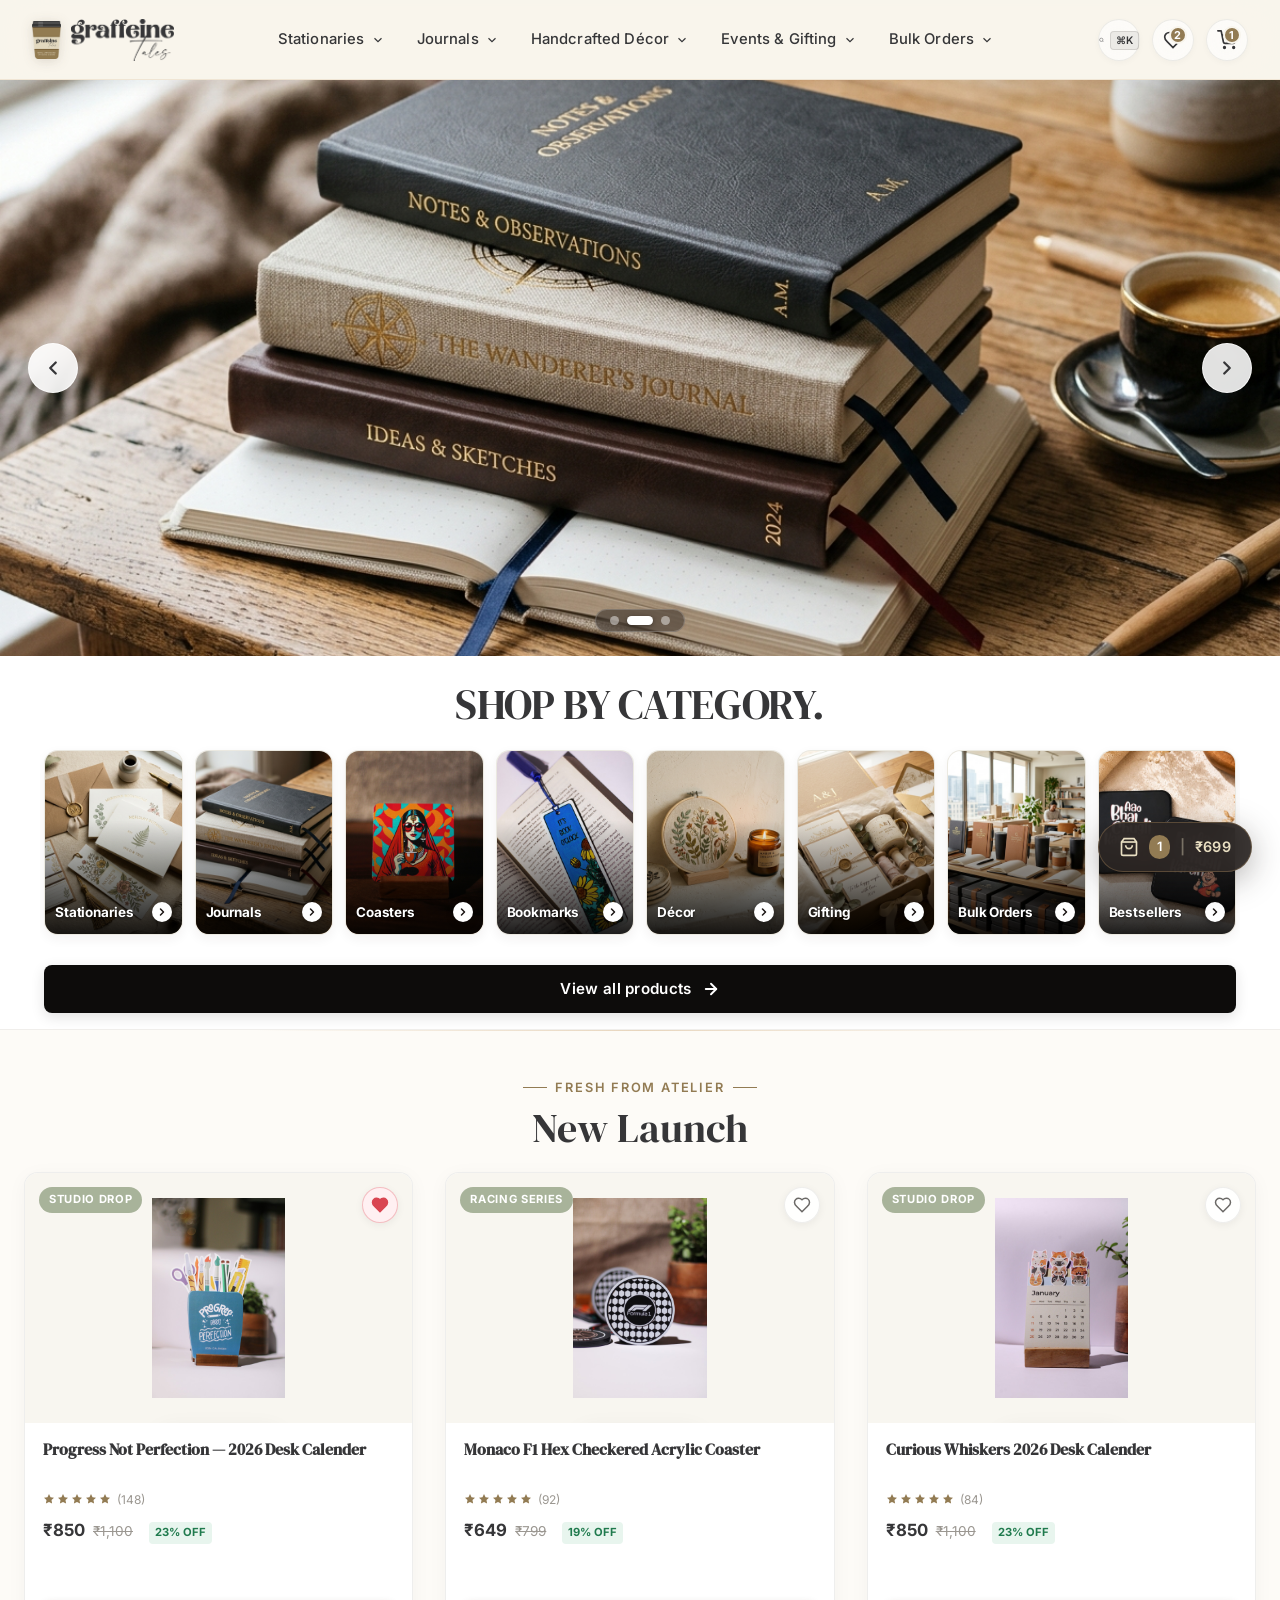
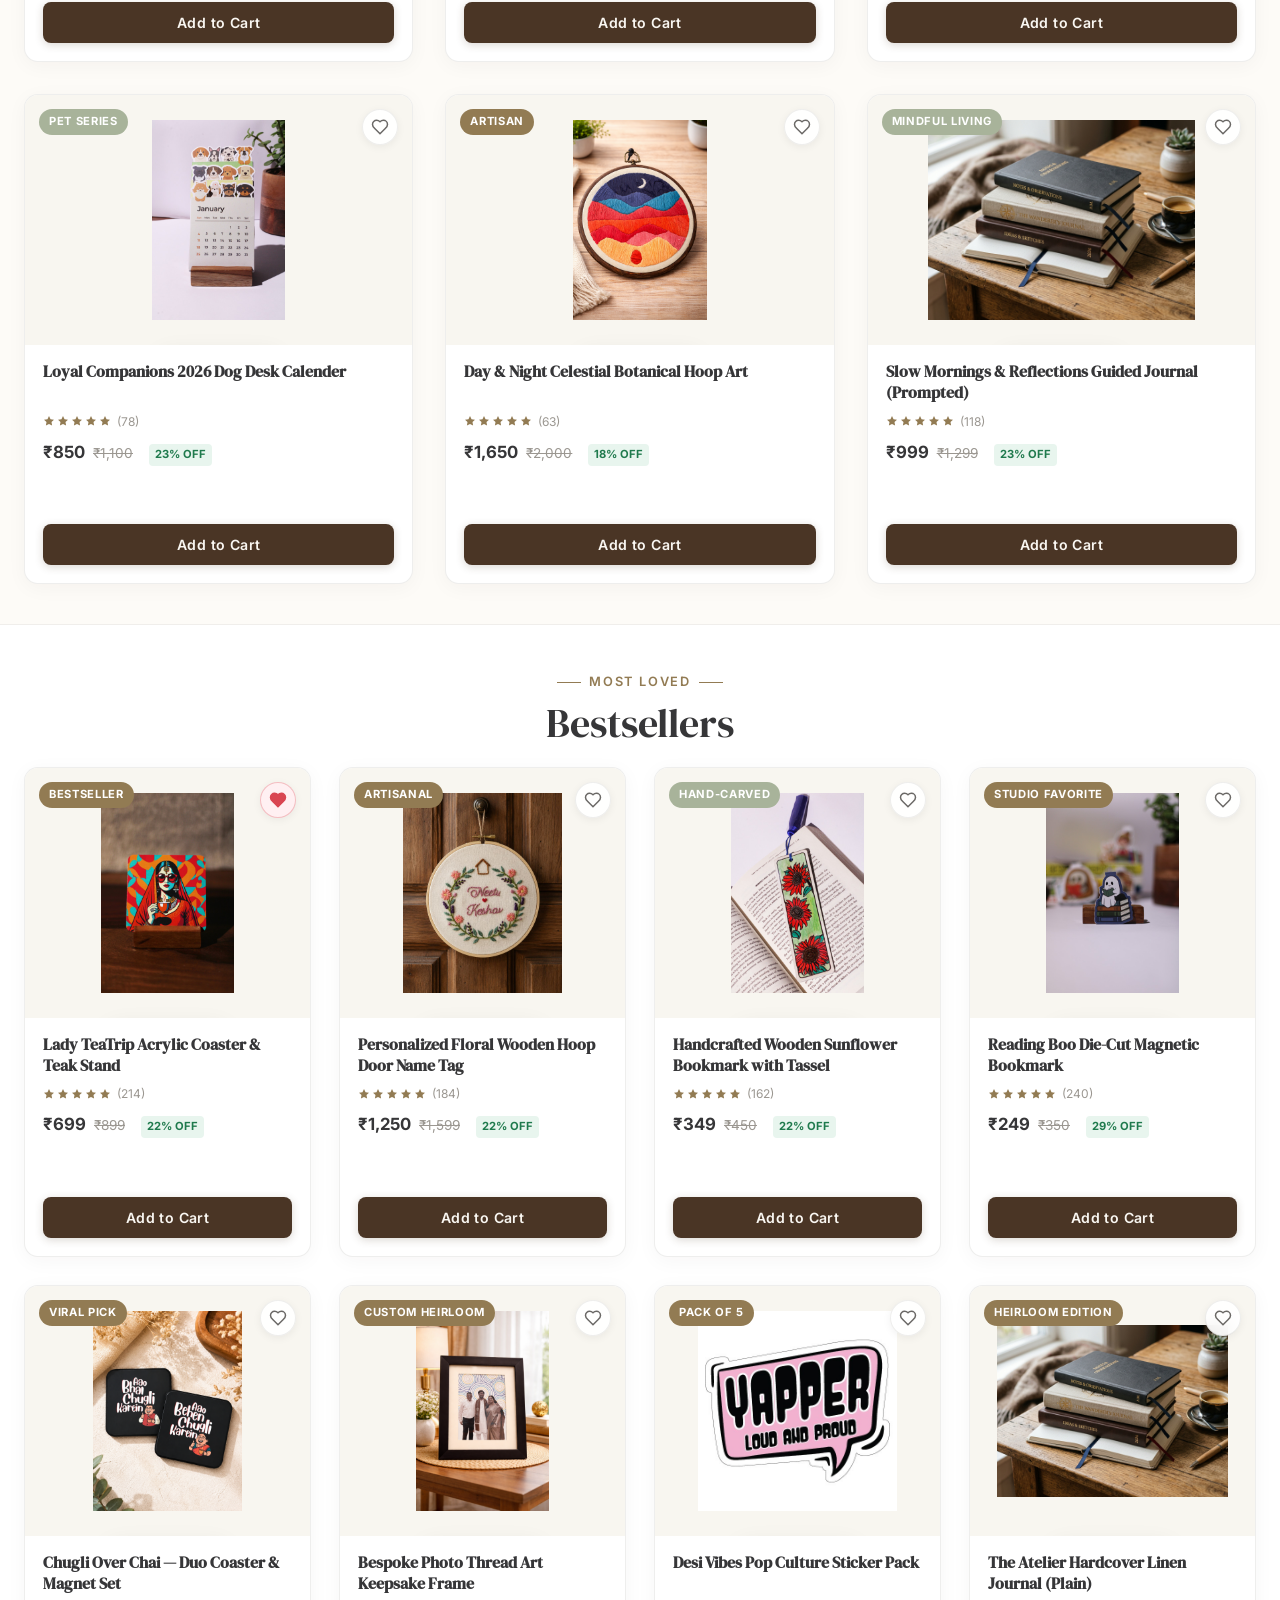
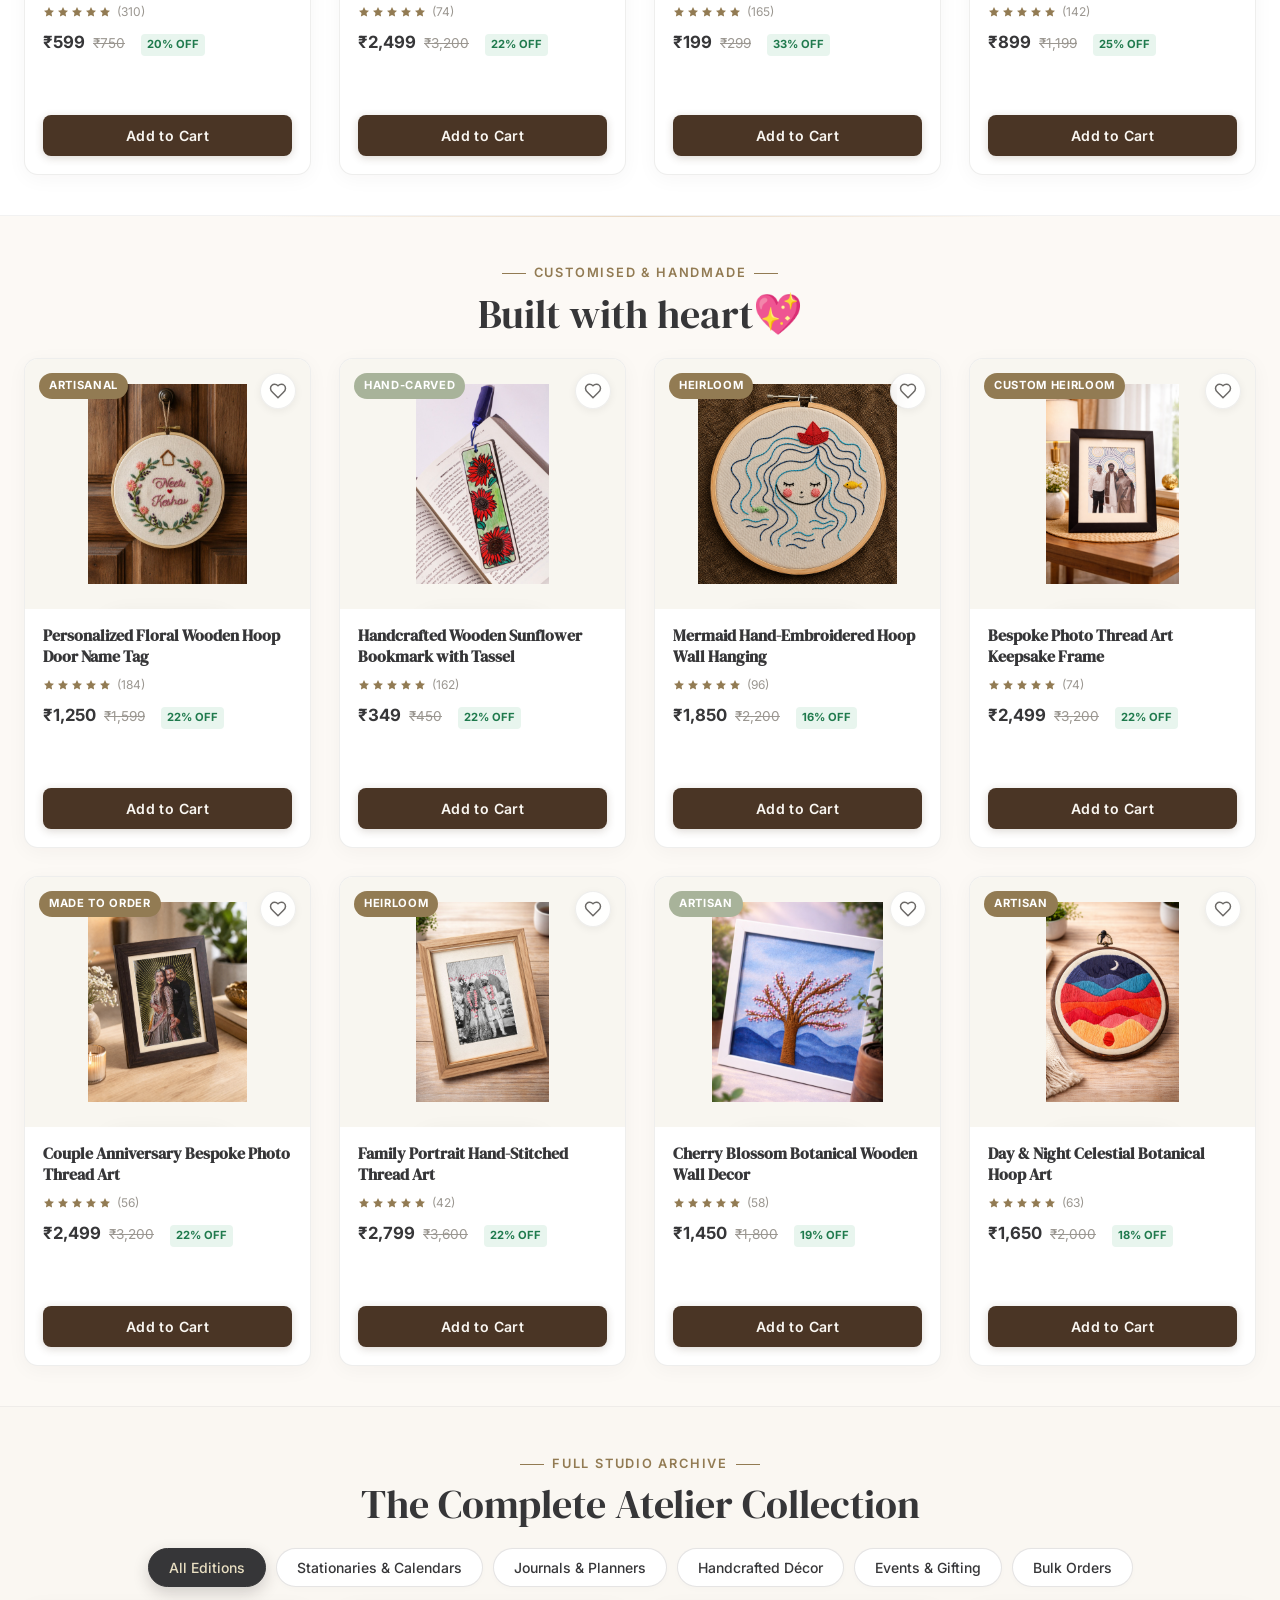
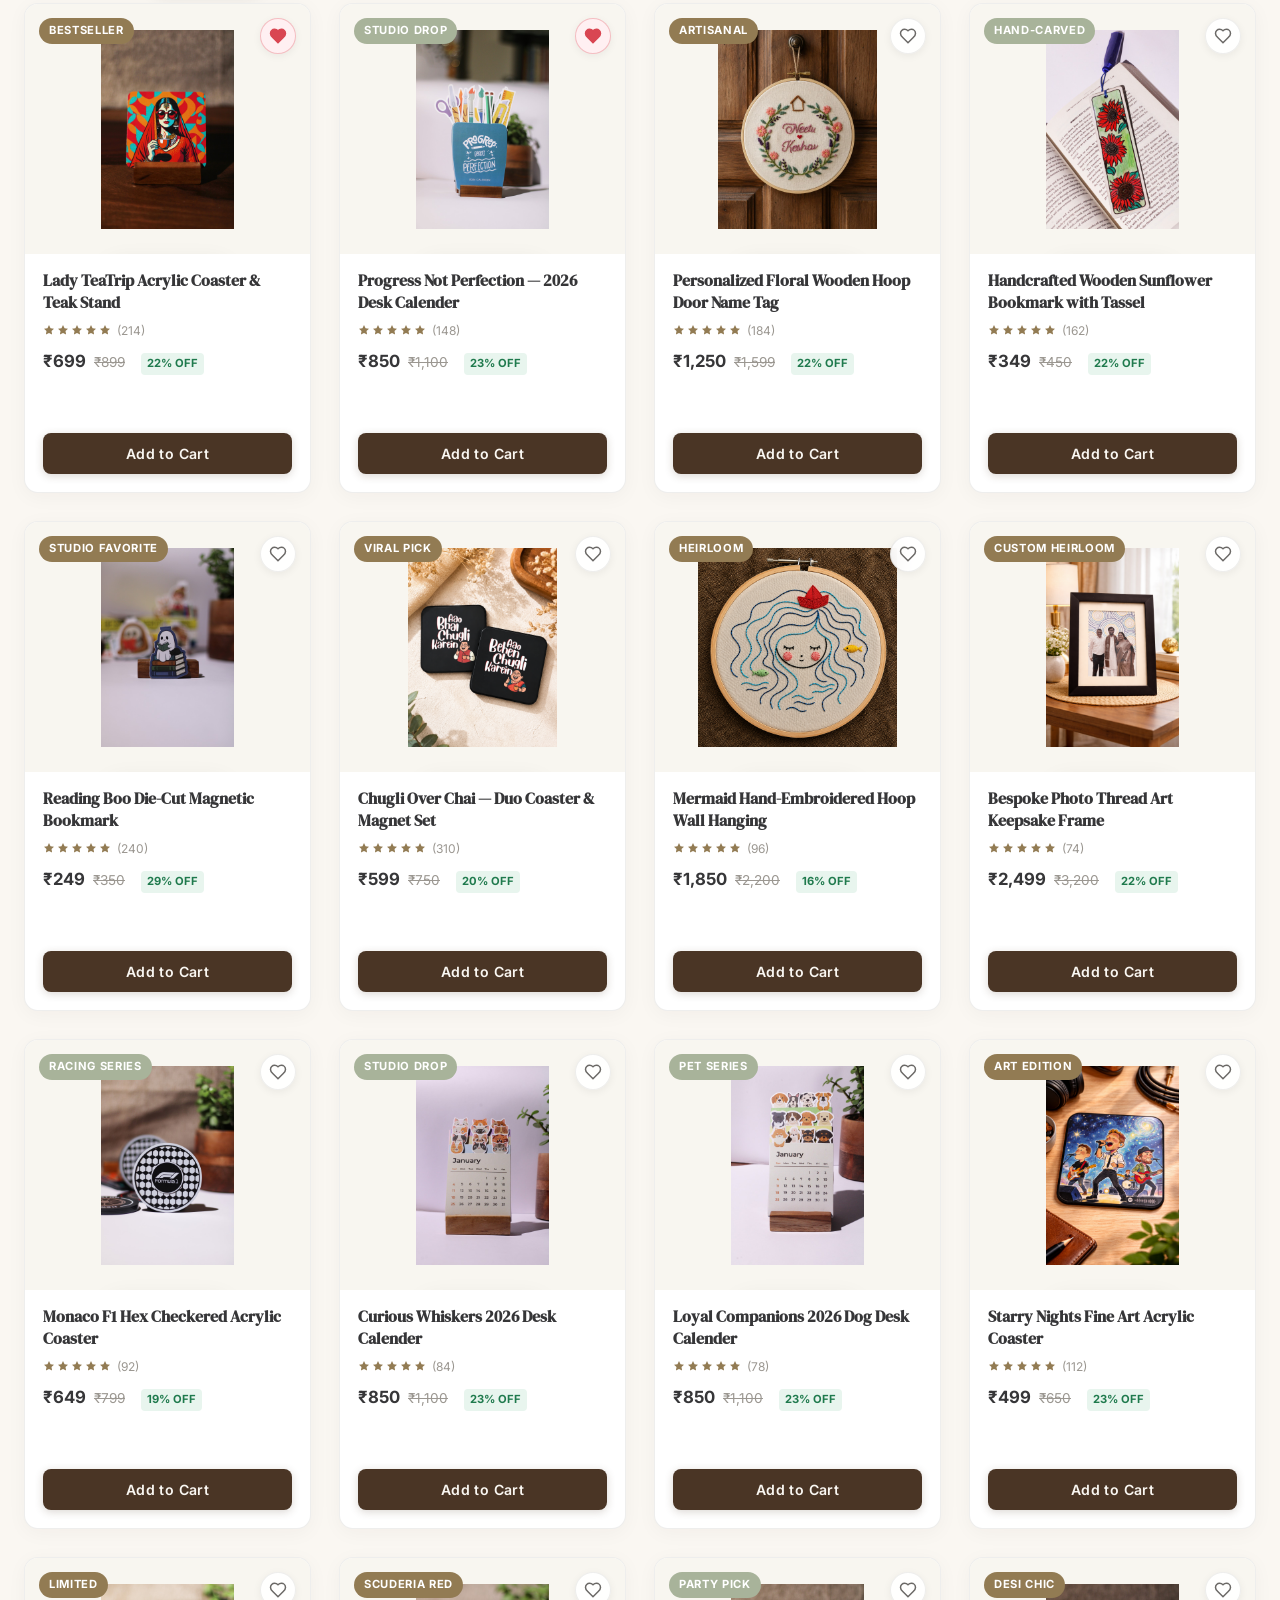
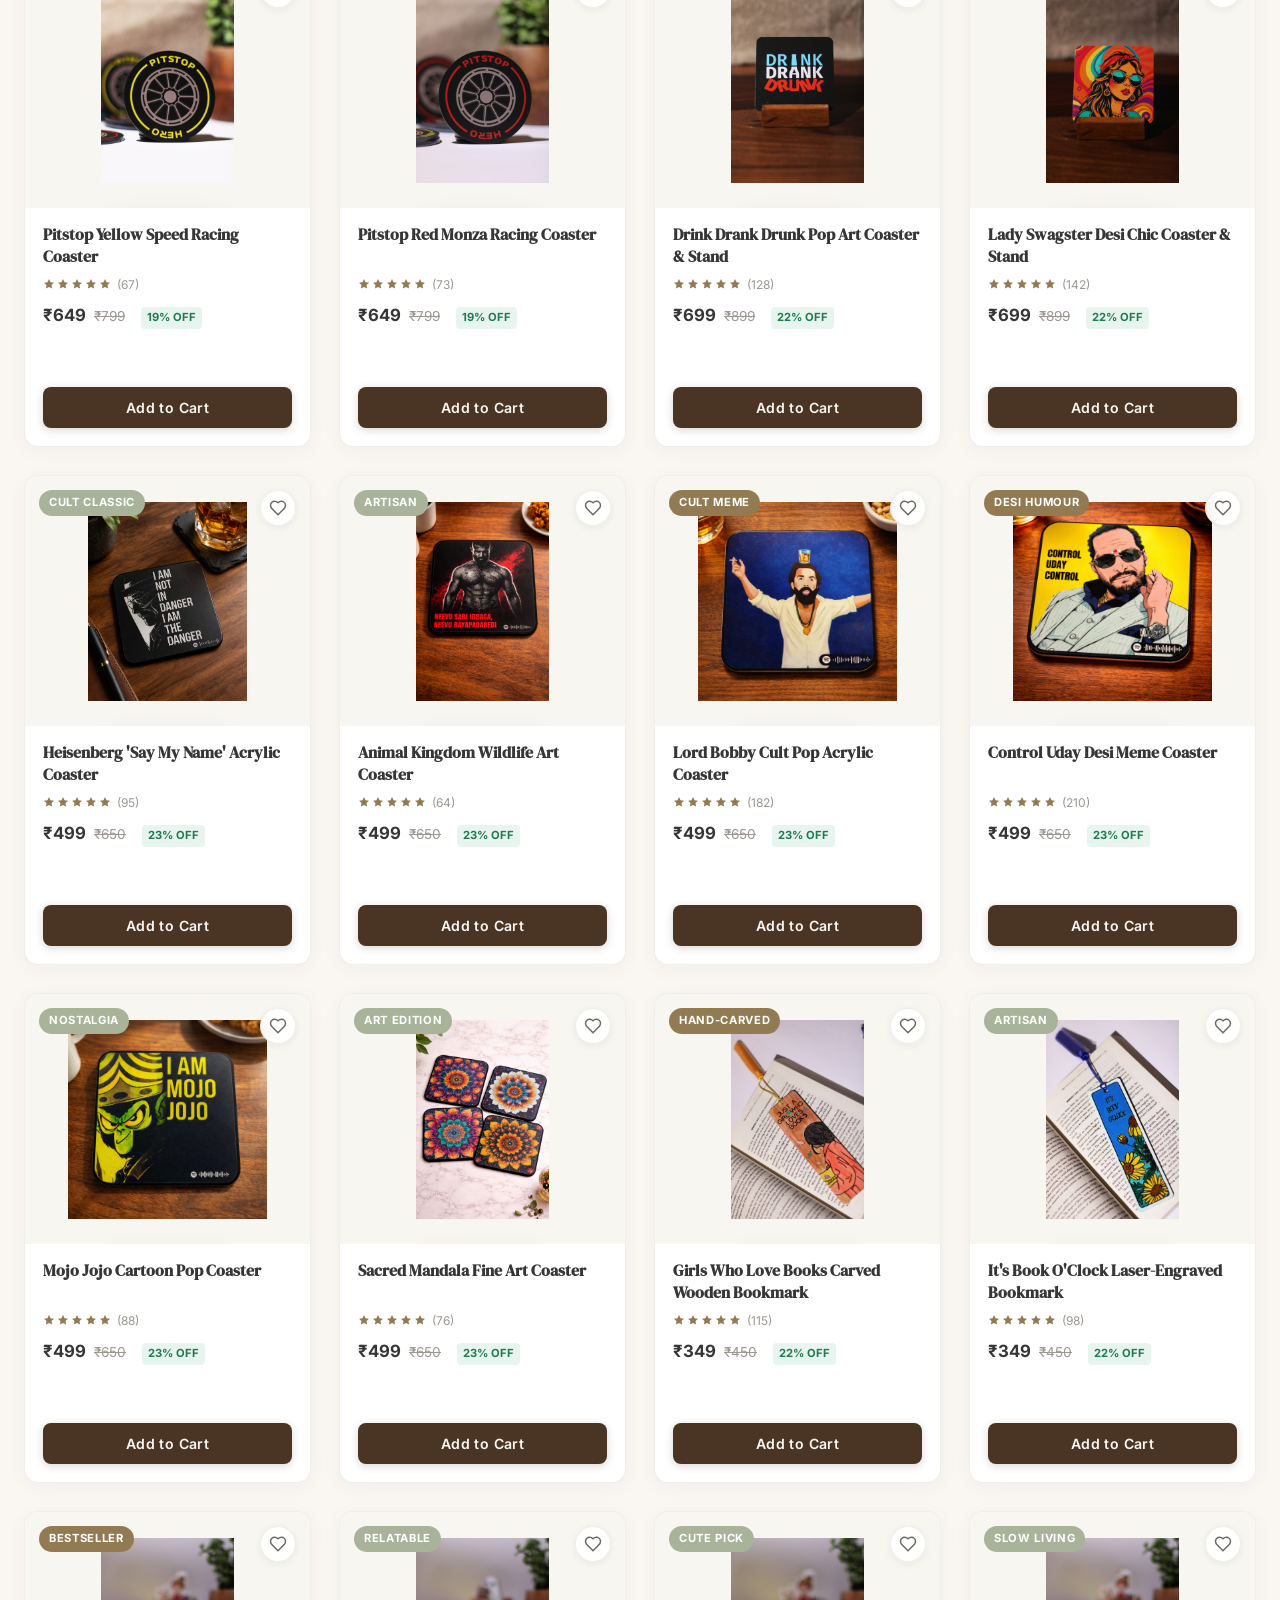
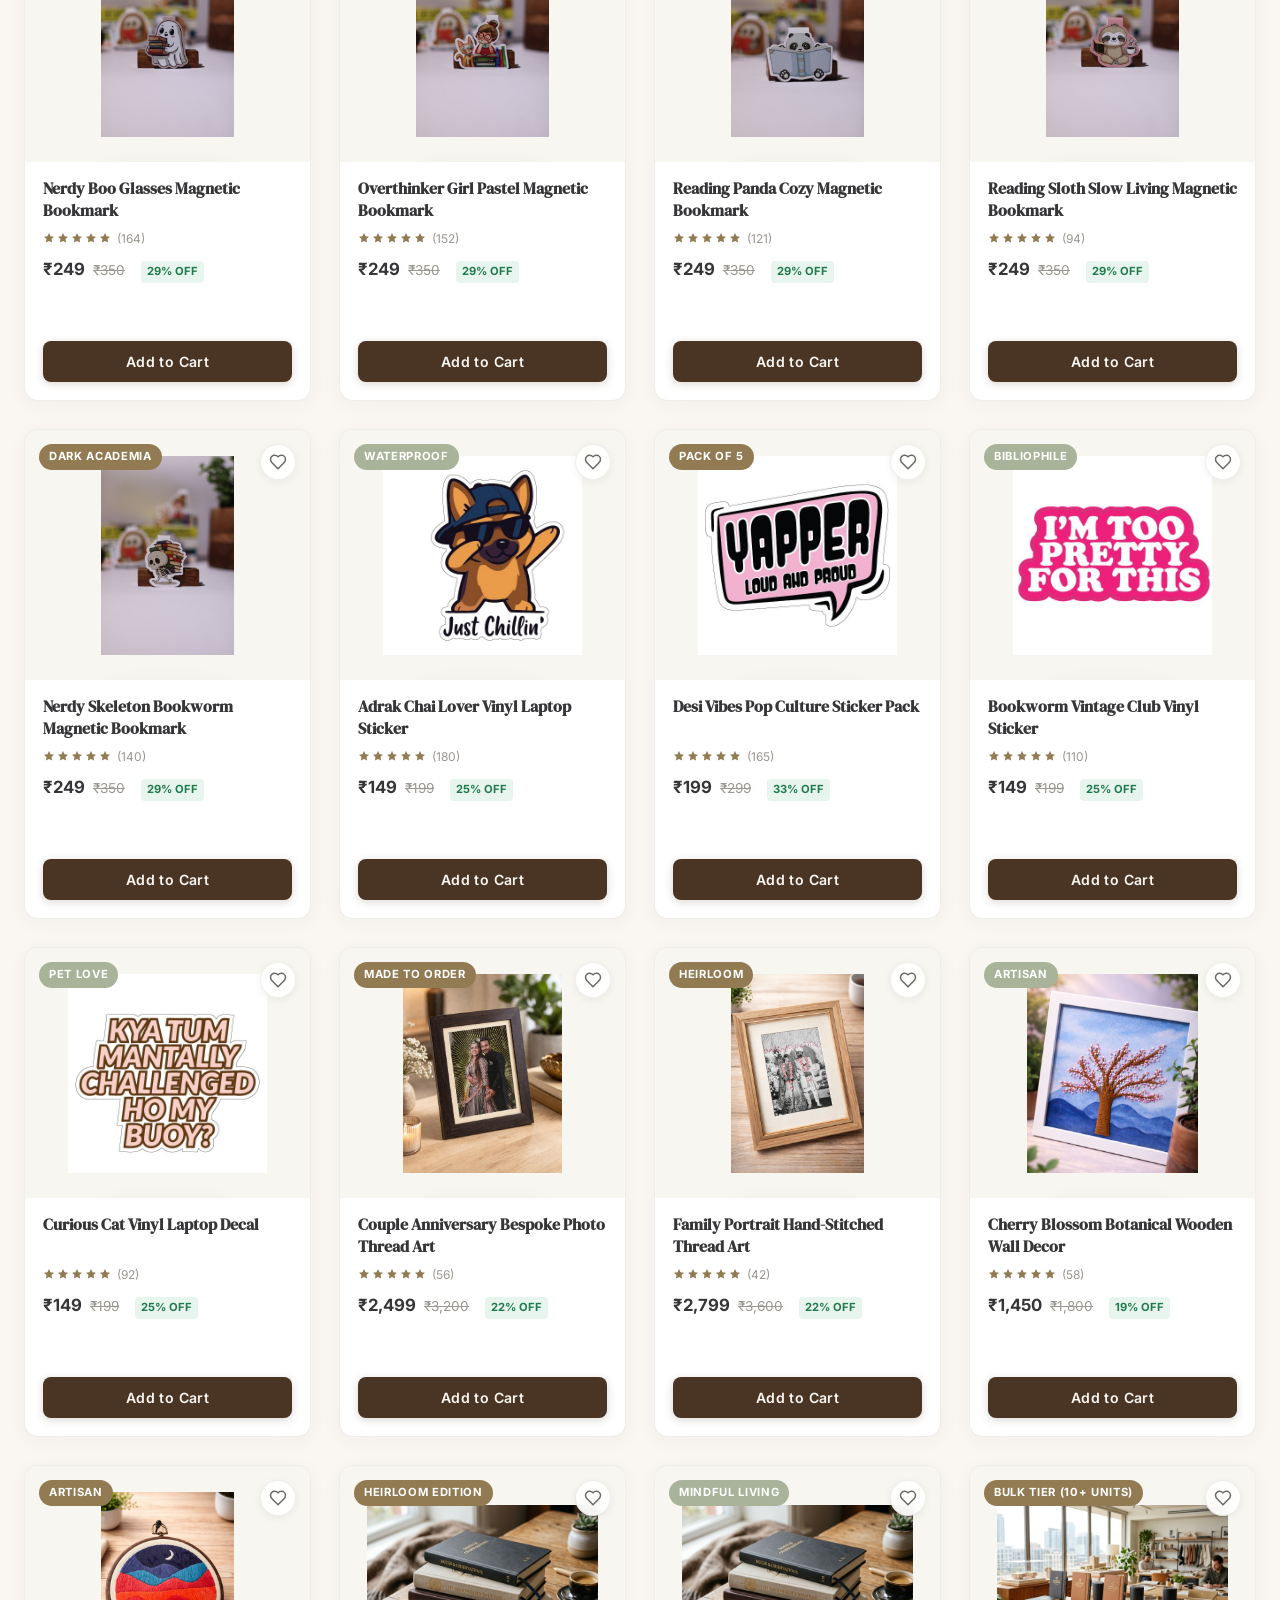
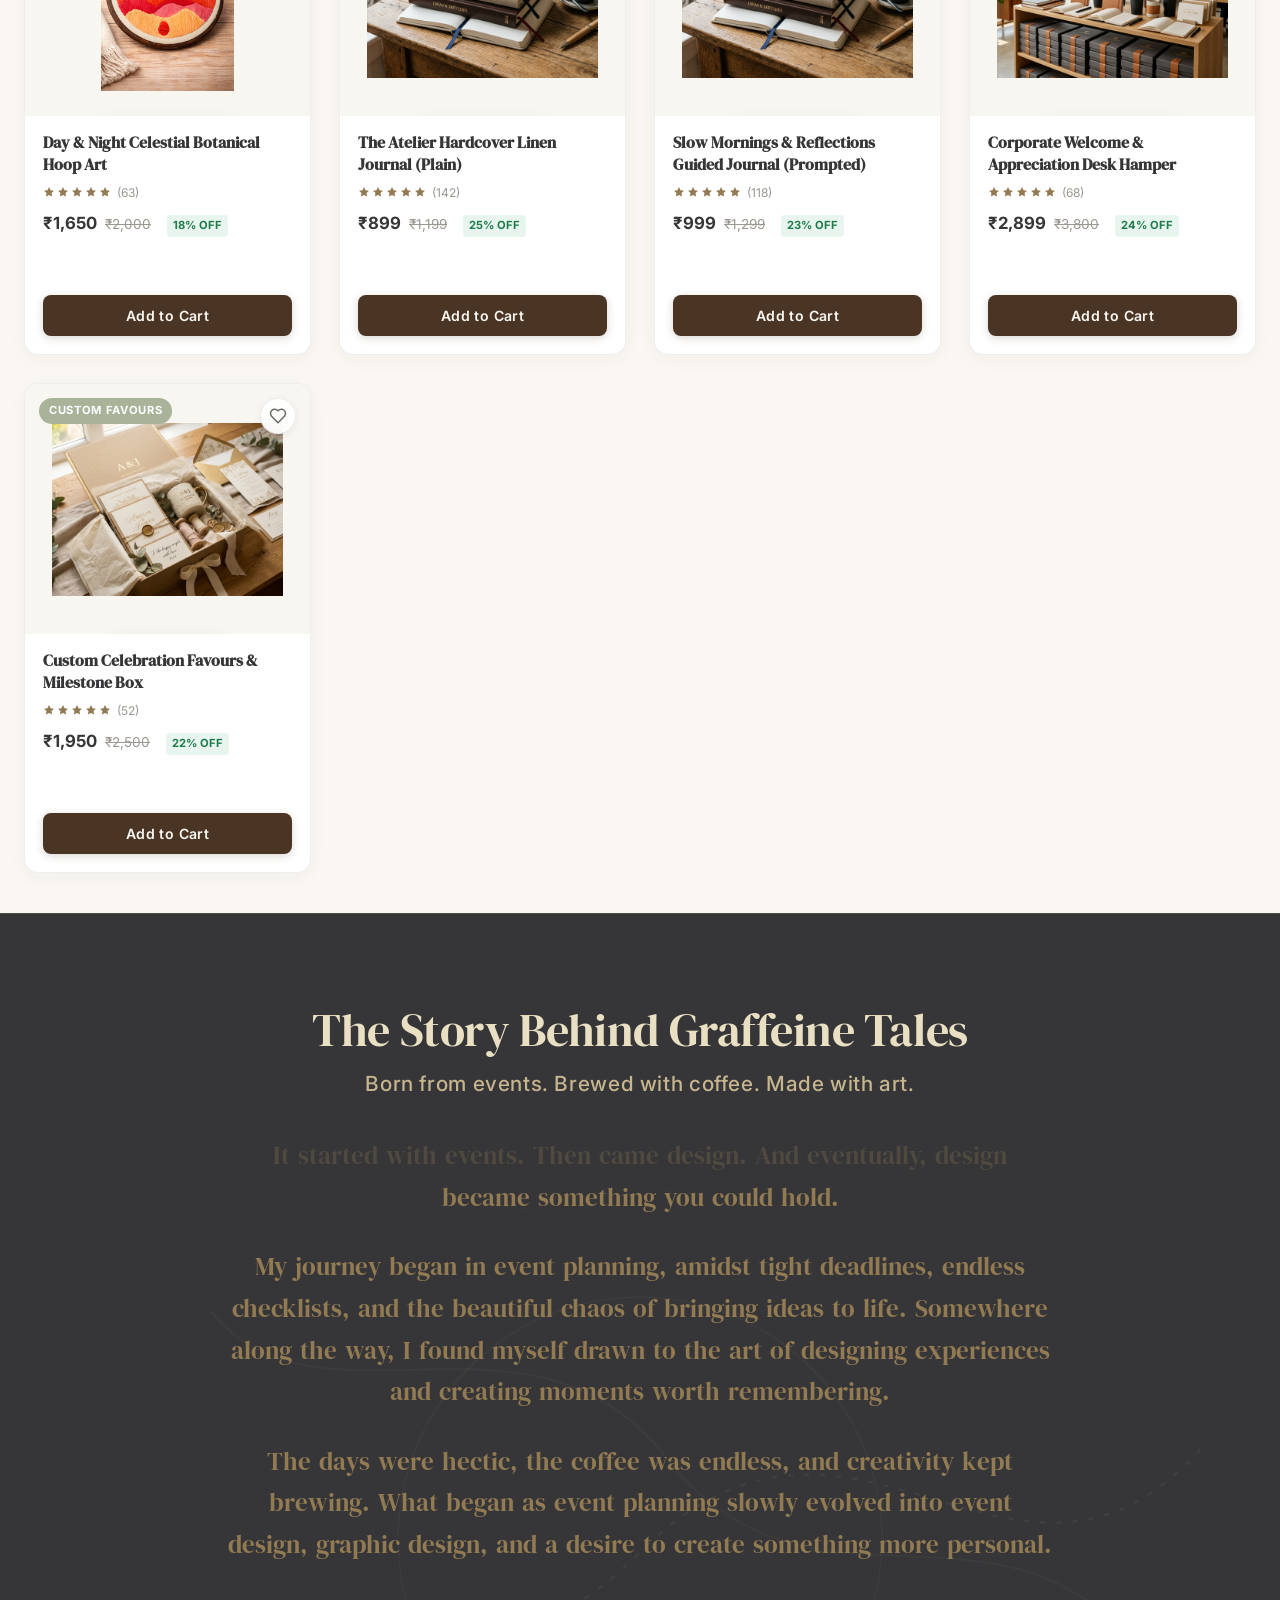
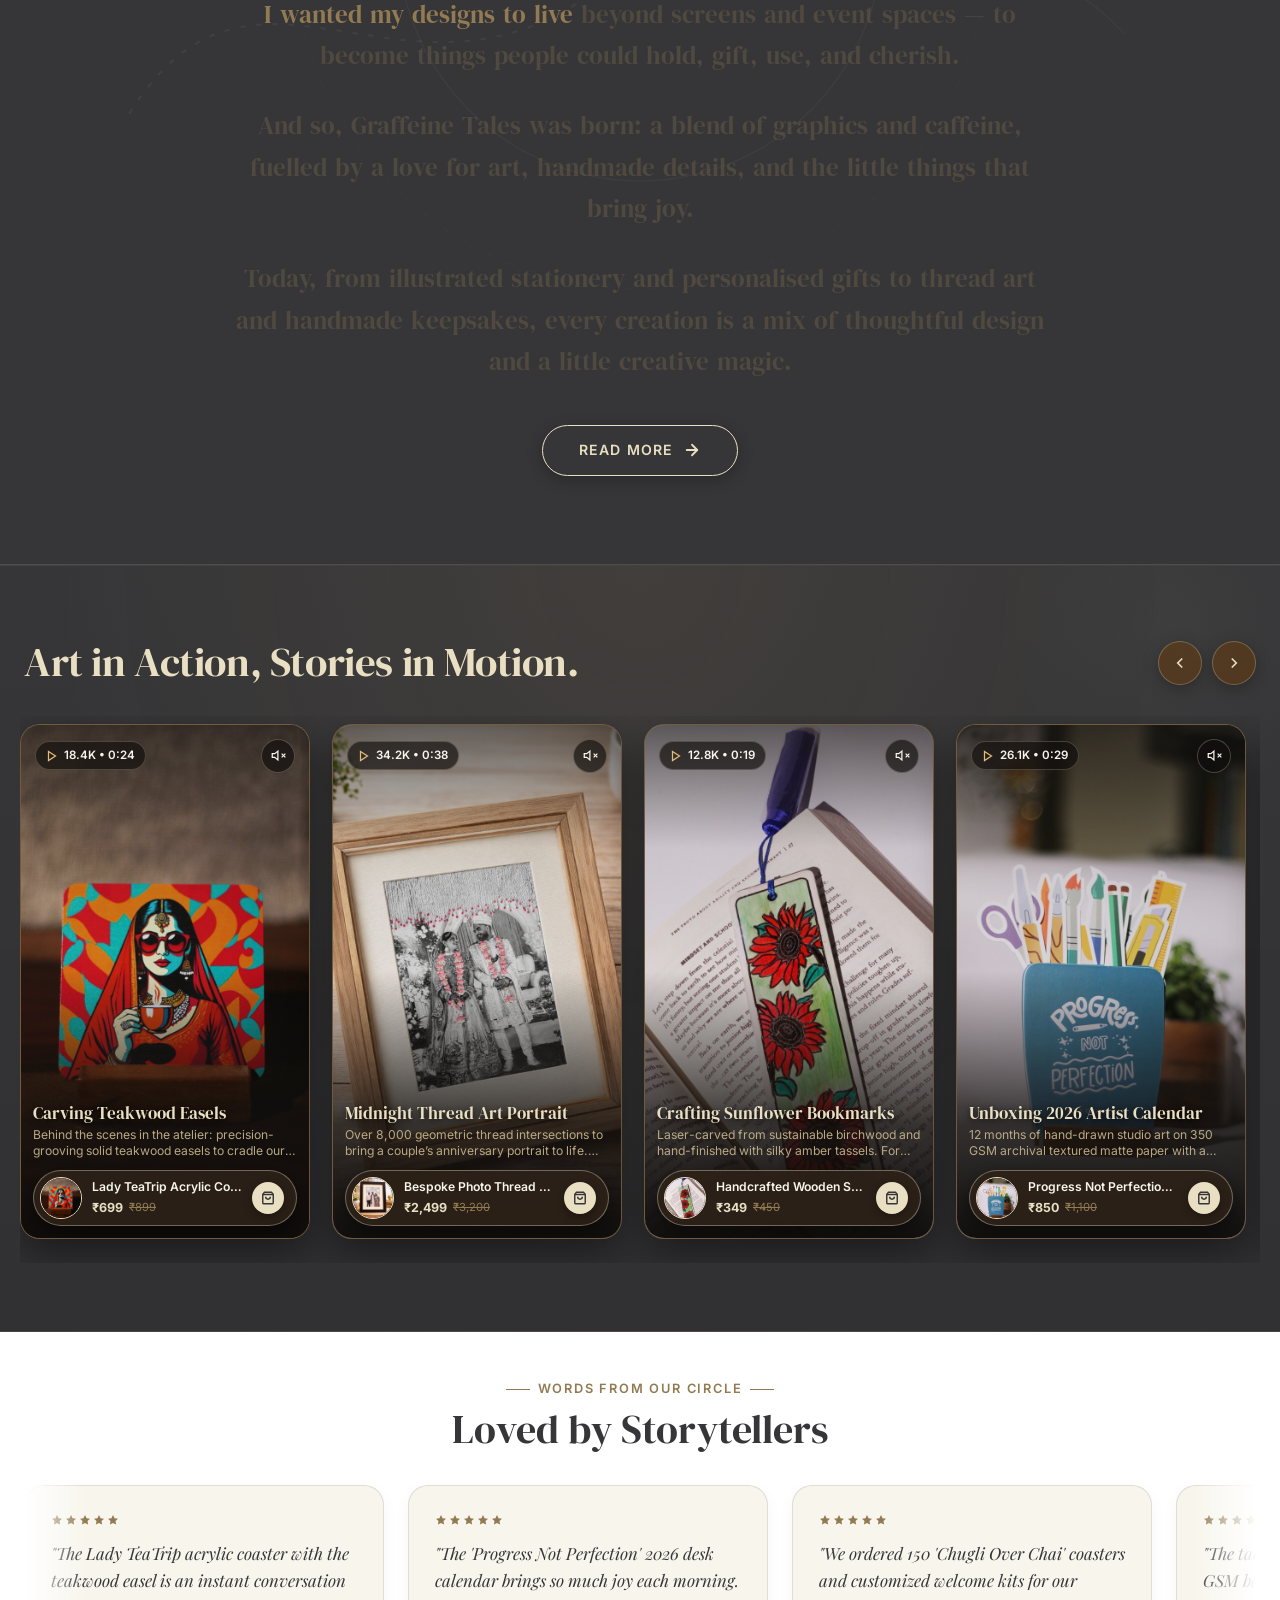
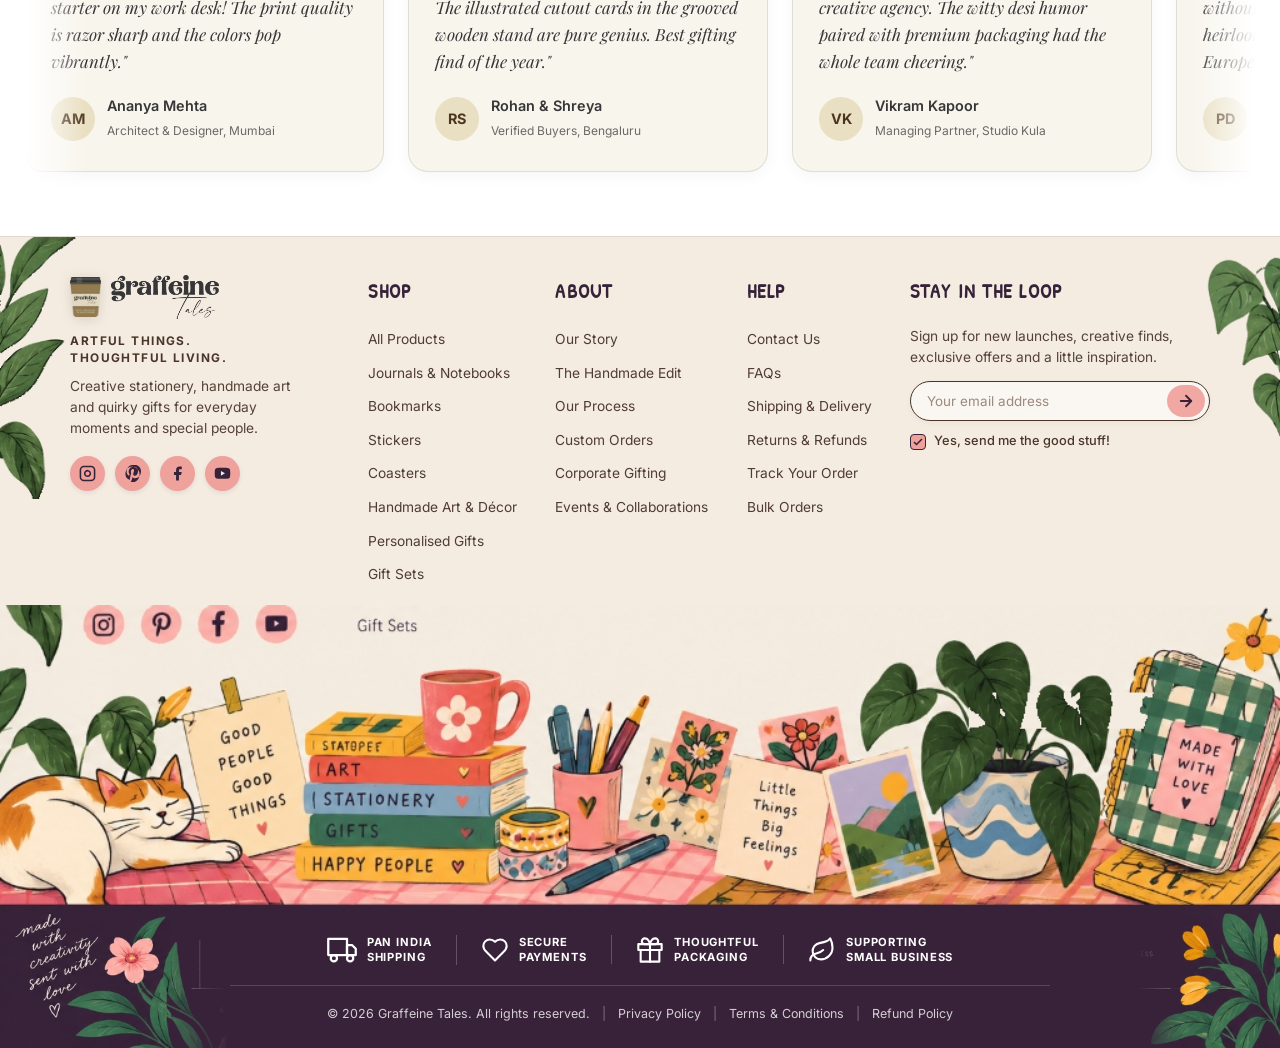
==== index.html @ 9e63209b "feat: complete Graffeine Tales storefront, native Shopify OS 2.0 theme, and UI/UX design specificati" ====
<!DOCTYPE html>
<html lang="en">
<head>
  <meta charset="UTF-8" />
  <meta name="viewport" content="width=device-width, initial-scale=1.0" />
  <title>Graffeine Tales — Where Stories Become Art | Artisanal Stationery, Journals &amp; Handcrafted Gifting</title>
  <meta name="description" content="Discover tactile stationery, handcrafted journals, artisan decor and bespoke gifting by Graffeine Tales. Designer's eye. Artist's hands. Storyteller's imagination." />
  
  <!-- Favicon / Coffee Cup -->
  <link rel="icon" type="image/png" href="assets/coffee_cup.png" />
  
  <!-- Google Fonts: Brand Typography System -->
  <link rel="preconnect" href="https://fonts.googleapis.com" />
  <link rel="preconnect" href="https://fonts.gstatic.com" crossorigin />
  <link href="https://fonts.googleapis.com/css2?family=DM+Serif+Display:ital@0;1&family=Inter:wght@300;400;500;600;700&family=Patrick+Hand&family=Playfair+Display:ital,wght@0;400;600;1,400&family=Quicksand:wght@500;600;700&display=swap" rel="stylesheet" />
  
  <!-- Stylesheet -->
  <link rel="stylesheet" href="styles.css" />
</head>
<body>


  <!-- =========================================================================
       2. HEADER & NAVIGATION (MEGA-MENU)
       ========================================================================= -->
  <header class="site-header" id="main-header">
    <div class="container nav-container">
      
      <!-- 1. Left: Hamburger Toggle (Mobile Only) -->
      <button class="mobile-toggle" id="mobile-toggle-btn" aria-label="Open mobile navigation menu">
        <svg width="20" height="20" viewBox="0 0 24 24" fill="none" stroke="currentColor" stroke-width="2">
          <line x1="4" x2="20" y1="12" y2="12"/><line x1="4" x2="20" y1="6" y2="6"/><line x1="4" x2="20" y1="18" y2="18"/>
        </svg>
      </button>

      <!-- 2. Center: Brand Logo with Animated Coffee Cup (Center on Mobile, Left on Desktop) -->
      <a href="index.html" class="brand-logo-wrap" aria-label="Graffeine Tales Home">
        <div class="brand-cup-container">
          <div class="cup-steam-particles" aria-hidden="true">
            <span class="steam-wisp w1"></span>
            <span class="steam-wisp w2"></span>
          </div>
          <img src="assets/coffee_cup.png" alt="Graffeine Coffee Cup Icon" class="brand-cup-img" />
        </div>
        <img src="assets/logo_dark.png" alt="Graffeine Tales - Where Stories Become Art" class="brand-logo-img" />
      </a>

      <!-- Desktop Navigation Menu -->
      <nav class="site-nav" aria-label="Main menu">
        <ul class="nav-menu">
          
          <!-- Category 1: Stationaries -->
          <li class="nav-item">
            <a href="#category-section" class="nav-link">
              Stationaries
              <svg viewBox="0 0 24 24" fill="none" stroke="currentColor"><path d="m6 9 6 6 6-6"/></svg>
            </a>
            <div class="mega-menu">
              <div>
                <ul class="mega-sublist">
                  <li class="mega-subitem">
                    <a href="#catalogue-section">
                      <span class="sub-title">Desk Calendars &amp; Planners</span>
                      <span class="sub-desc">Progress Not Perfection &amp; animal editions</span>
                    </a>
                  </li>
                  <li class="mega-subitem">
                    <a href="#catalogue-section">
                      <span class="sub-title">Magnetic &amp; Wooden Bookmarks</span>
                      <span class="sub-desc">Tactile keepsakes for book lovers</span>
                    </a>
                  </li>
                  <li class="mega-subitem">
                    <a href="#catalogue-section">
                      <span class="sub-title">Laptop &amp; Phone Stickers</span>
                      <span class="sub-desc">Waterproof vinyl with witty desi pop art</span>
                    </a>
                  </li>
                  <li class="mega-subitem">
                    <a href="#catalogue-section">
                      <span class="sub-title">Letterpress Notecards</span>
                      <span class="sub-desc">Gold foil &amp; deckle edge cotton</span>
                    </a>
                  </li>
                  <li class="mega-subitem">
                    <a href="#catalogue-section">
                      <span class="sub-title">Botanical Sticky Notes</span>
                      <span class="sub-desc">Subtle floral borders for desks</span>
                    </a>
                  </li>
                  <li class="mega-subitem">
                    <a href="#catalogue-section">
                      <span class="sub-title">Wax Seals &amp; Stamps</span>
                      <span class="sub-desc">Solid brass with turned walnut handle</span>
                    </a>
                  </li>
                </ul>
              </div>
              <div class="mega-feature-card">
                <img src="assets/products/artist_calendar.jpg" alt="Desk Calendar" class="mega-feature-img" />
                <span class="mega-feature-tag">Featured Drop</span>
                <h4 class="mega-feature-title">2026 Artist Desk Calender</h4>
              </div>
            </div>
          </li>

          <!-- Category 2: Journals -->
          <li class="nav-item">
            <a href="#category-section" class="nav-link">
              Journals
              <svg viewBox="0 0 24 24" fill="none" stroke="currentColor"><path d="m6 9 6 6 6-6"/></svg>
            </a>
            <div class="mega-menu">
              <div>
                <ul class="mega-sublist">
                  <li class="mega-subitem">
                    <a href="#category-section">
                      <span class="sub-title">Hardcover Linen Journals</span>
                      <span class="sub-desc">Archival 120gsm lay-flat binding</span>
                    </a>
                  </li>
                  <li class="mega-subitem">
                    <a href="#category-section">
                      <span class="sub-title">Coffee Tasting Diaries</span>
                      <span class="sub-desc">Guided prompts for roast rituals</span>
                    </a>
                  </li>
                  <li class="mega-subitem">
                    <a href="#category-section">
                      <span class="sub-title">Everyday Dotted Notebooks</span>
                      <span class="sub-desc">Smooth cream paper for pen &amp; ink</span>
                    </a>
                  </li>
                  <li class="mega-subitem">
                    <a href="#category-section">
                      <span class="sub-title">Leatherette Keepsakes</span>
                      <span class="sub-desc">Gold-debossed heirloom editions</span>
                    </a>
                  </li>
                  <li class="mega-subitem">
                    <a href="#category-section">
                      <span class="sub-title">Pocket Traveler's Notebooks</span>
                      <span class="sub-desc">Compact companions for ideas on-the-go</span>
                    </a>
                  </li>
                  <li class="mega-subitem">
                    <a href="#category-section">
                      <span class="sub-title">Journal Accessories &amp; Clips</span>
                      <span class="sub-desc">Brass clips &amp; silk ribbon bookmarks</span>
                    </a>
                  </li>
                </ul>
              </div>
              <div class="mega-feature-card">
                <img src="assets/cat_journals.jpg" alt="Linen Journals" class="mega-feature-img" />
                <span class="mega-feature-tag">Best of Studio</span>
                <h4 class="mega-feature-title">The Storyteller's Linen Edition</h4>
              </div>
            </div>
          </li>

          <!-- Category 3: Handcrafted Decor -->
          <li class="nav-item">
            <a href="#category-section" class="nav-link">
              Handcrafted Décor
              <svg viewBox="0 0 24 24" fill="none" stroke="currentColor"><path d="m6 9 6 6 6-6"/></svg>
            </a>
            <div class="mega-menu">
              <div>
                <ul class="mega-sublist">
                  <li class="mega-subitem">
                    <a href="#catalogue-section">
                      <span class="sub-title">Acrylic Coasters &amp; Stands</span>
                      <span class="sub-desc">Lady TeaTrip, F1, Chugli Over Chai</span>
                    </a>
                  </li>
                  <li class="mega-subitem">
                    <a href="#catalogue-section">
                      <span class="sub-title">Photo Thread Art</span>
                      <span class="sub-desc">Hand-stitched portraits &amp; botanical hoops</span>
                    </a>
                  </li>
                  <li class="mega-subitem">
                    <a href="#catalogue-section">
                      <span class="sub-title">Door Name Tags &amp; Plaques</span>
                      <span class="sub-desc">Custom laser-cut wooden signage</span>
                    </a>
                  </li>
                  <li class="mega-subitem">
                    <a href="#catalogue-section">
                      <span class="sub-title">Soy &amp; Amber Wax Candles</span>
                      <span class="sub-desc">Infused with roasted espresso &amp; cedar</span>
                    </a>
                  </li>
                  <li class="mega-subitem">
                    <a href="#catalogue-section">
                      <span class="sub-title">Botanical Wall Frames</span>
                      <span class="sub-desc">Cherry blossom &amp; day/night motifs</span>
                    </a>
                  </li>
                </ul>
              </div>
              <div class="mega-feature-card">
                <img src="assets/products/lady_teatrip.jpg" alt="Lady TeaTrip" class="mega-feature-img" />
                <span class="mega-feature-tag">Studio Original</span>
                <h4 class="mega-feature-title">Lady TeaTrip Acrylic Coaster</h4>
              </div>
            </div>
          </li>

          <!-- Category 4: Events & Gifting -->
          <li class="nav-item">
            <a href="#catalogue-section" class="nav-link">
              Events &amp; Gifting
              <svg viewBox="0 0 24 24" fill="none" stroke="currentColor"><path d="m6 9 6 6 6-6"/></svg>
            </a>
            <div class="mega-menu">
              <div>
                <ul class="mega-sublist">
                  <li class="mega-subitem">
                    <a href="#catalogue-section">
                      <span class="sub-title">Personalized Handkerchiefs</span>
                      <span class="sub-desc">Fine cotton with custom embroidered initials</span>
                    </a>
                  </li>
                  <li class="mega-subitem">
                    <a href="#catalogue-section">
                      <span class="sub-title">Curated Gift Hampers</span>
                      <span class="sub-desc">Coasters, calendars &amp; artisanal treats</span>
                    </a>
                  </li>
                  <li class="mega-subitem">
                    <a href="#catalogue-section">
                      <span class="sub-title">Bespoke Wedding Suites</span>
                      <span class="sub-desc">Custom invitations &amp; wax seal suites</span>
                    </a>
                  </li>
                  <li class="mega-subitem">
                    <a href="#catalogue-section">
                      <span class="sub-title">Celebration Gift Boxes</span>
                      <span class="sub-desc">Rigid craft boxes with gold foil tags</span>
                    </a>
                  </li>
                  <li class="mega-subitem">
                    <a href="#catalogue-section">
                      <span class="sub-title">Gift Cards &amp; Vouchers</span>
                      <span class="sub-desc">Digital atelier credit for loved ones</span>
                    </a>
                  </li>
                </ul>
              </div>
              <div class="mega-feature-card">
                <img src="assets/cat_events.jpg" alt="Events" class="mega-feature-img" />
                <span class="mega-feature-tag">Bespoke Service</span>
                <h4 class="mega-feature-title">Curated Wedding Keepsake Box</h4>
              </div>
            </div>
          </li>

          <!-- Category 5: Bulk Orders -->
          <li class="nav-item">
            <a href="#catalogue-section" class="nav-link">
              Bulk Orders
              <svg viewBox="0 0 24 24" fill="none" stroke="currentColor"><path d="m6 9 6 6 6-6"/></svg>
            </a>
            <div class="mega-menu">
              <div>
                <ul class="mega-sublist">
                  <li class="mega-subitem">
                    <a href="#catalogue-section">
                      <span class="sub-title">Corporate Welcome Kits</span>
                      <span class="sub-desc">Branded coasters, calendars &amp; journals</span>
                    </a>
                  </li>
                  <li class="mega-subitem">
                    <a href="#catalogue-section">
                      <span class="sub-title">Client Appreciation Gifting</span>
                      <span class="sub-desc">Tiered luxury packages with custom notes</span>
                    </a>
                  </li>
                  <li class="mega-subitem">
                    <a href="#catalogue-section">
                      <span class="sub-title">Event Favours (50+ Units)</span>
                      <span class="sub-desc">Acrylic coasters &amp; personalized handkerchiefs</span>
                    </a>
                  </li>
                  <li class="mega-subitem">
                    <a href="#catalogue-section">
                      <span class="sub-title">Custom Brand Merch</span>
                      <span class="sub-desc">Bespoke illustrations &amp; packaging design</span>
                    </a>
                  </li>
                  <li class="mega-subitem">
                    <a href="#catalogue-section">
                      <span class="sub-title">Bulk Catalog &amp; Quote</span>
                      <span class="sub-desc">Immediate estimates and sample requests</span>
                    </a>
                  </li>
                </ul>
              </div>
              <div class="mega-feature-card">
                <img src="assets/cat_bulk.jpg" alt="Bulk" class="mega-feature-img" />
                <span class="mega-feature-tag">B2B Atelier</span>
                <h4 class="mega-feature-title">Executive Welcome Curation</h4>
              </div>
            </div>
          </li>

        </ul>
      </nav>

      <!-- Nav Icons (Search Modal, Wishlist Drawer, Cart Drawer) -->
      <div class="nav-actions">
        <!-- Search Trigger (Opens Instant Search Modal) -->
        <button class="action-btn" id="header-search-trigger" aria-label="Search collection" title="Search catalogue (Ctrl+K)">
          <svg width="20" height="20" viewBox="0 0 24 24" fill="none" stroke="currentColor" stroke-width="2">
            <circle cx="11" cy="11" r="8"/><path d="m21 21-4.3-4.3"/>
          </svg>
          <span class="kbd-hint">⌘K</span>
        </button>

        <!-- Wishlist Trigger (Opens Saved Items Drawer) -->
        <button class="action-btn" id="wishlist-trigger" aria-label="Wishlist items" title="Saved Wishlist">
          <svg width="20" height="20" viewBox="0 0 24 24" fill="none" stroke="currentColor" stroke-width="2">
            <path d="M19 14c1.49-1.46 3-3.21 3-5.5A5.5 5.5 0 0 0 16.5 3c-1.76 0-3 .5-4.5 2-1.5-1.5-2.74-2-4.5-2A5.5 5.5 0 0 0 2 8.5c0 2.3 1.5 4.05 3 5.5l7 7Z"/>
          </svg>
          <span class="action-badge" id="wishlist-badge-count">2</span>
        </button>

        <!-- Cart Trigger (Opens Slide-over Drawer) -->
        <button class="action-btn" id="cart-trigger" aria-label="Open shopping cart" title="Atelier Shopping Cart">
          <svg width="20" height="20" viewBox="0 0 24 24" fill="none" stroke="currentColor" stroke-width="2" stroke-linecap="round" stroke-linejoin="round">
            <circle cx="9" cy="21" r="1"/>
            <circle cx="20" cy="21" r="1"/>
            <path d="M1 1h4l2.68 13.39a2 2 0 0 0 2 1.61h9.72a2 2 0 0 0 2-1.61L23 6H6"/>
          </svg>
          <span class="action-badge" id="cart-badge-count">1</span>
        </button>
      </div>

    </div>
  </header>

  <!-- =========================================================================
       3. HERO SECTION (JOURNEY STEP 01 - BRAND PDF PAGE 14)
       ========================================================================= -->
  <main>
    <!-- =========================================================================
         3. HERO SECTION (EDGE-TO-EDGE PURE BANNER CAROUSEL)
         ========================================================================= -->
    <section class="hero-carousel-section" id="hero" aria-label="Hero Showcase Carousel">
      <div class="hero-carousel" id="hero-carousel">
        
        <!-- Track / Slides (Pure Imagery, No Text/Buttons) -->
        <div class="hero-carousel-track" id="hero-carousel-track">
          <!-- Slide 1: Journal & Coffee Rituals Flatlay -->
          <div class="hero-carousel-slide active" data-index="0">
            <img src="assets/hero_banner.jpg" alt="Artisanal stationery and open linen journal flatlay" class="hero-carousel-img" />
          </div>
          <!-- Slide 2: Stacked Linen & Leather Journals -->
          <div class="hero-carousel-slide" data-index="1">
            <img src="assets/cat_journals.jpg" alt="Handcrafted linen and leather journals stacked beside espresso" class="hero-carousel-img" />
          </div>
          <!-- Slide 3: Botanical Stationery & Wax Seal Suite -->
          <div class="hero-carousel-slide" data-index="2">
            <img src="assets/cat_stationaries.jpg" alt="Botanical stationery, gold foiled cards, wax seal and bookmark" class="hero-carousel-img" />
          </div>
        </div>

        <!-- Navigation Arrows (Left & Right) -->
        <button class="hero-carousel-arrow hero-arrow-prev" id="hero-prev-btn" aria-label="Previous Slide">
          <svg width="22" height="22" viewBox="0 0 24 24" fill="none" stroke="currentColor" stroke-width="2.5" stroke-linecap="round" stroke-linejoin="round">
            <polyline points="15 18 9 12 15 6"></polyline>
          </svg>
        </button>
        <button class="hero-carousel-arrow hero-arrow-next" id="hero-next-btn" aria-label="Next Slide">
          <svg width="22" height="22" viewBox="0 0 24 24" fill="none" stroke="currentColor" stroke-width="2.5" stroke-linecap="round" stroke-linejoin="round">
            <polyline points="9 18 15 12 9 6"></polyline>
          </svg>
        </button>

        <!-- Scroll Bubbles / Indicator Dots -->
        <div class="hero-carousel-dots" id="hero-carousel-dots" role="tablist" aria-label="Slide indicators">
          <button class="carousel-dot active" data-slide="0" aria-label="Slide 1"></button>
          <button class="carousel-dot" data-slide="1" aria-label="Slide 2"></button>
          <button class="carousel-dot" data-slide="2" aria-label="Slide 3"></button>
        </div>

      </div>
    </section>

    <!-- =========================================================================
         4. SHOP BY CATEGORY (JOURNEY STEP 02 - BRAND PDF PAGE 14)
         All 5 Requested Categories in Asymmetric Editorial Grid
         ========================================================================= -->
    <section class="section-padding categories-section" id="category-section">
      <div class="container categories-container">
        
        <div class="category-header-wrap">
          <h2 class="category-strip-heading">SHOP BY CATEGORY.</h2>
        </div>

        <div class="categories-strip-wrapper">
          <div class="categories-strip-track" id="categories-strip-track">
            
            <!-- Category 1: Stationaries -->
            <a href="#catalogue-section" class="category-pill-card" data-category="Stationaries" aria-label="Shop Stationaries">
              <div class="category-card-media">
                <img src="assets/cat_stationaries.jpg" alt="Stationaries" loading="lazy" />
                <div class="category-card-overlay"></div>
              </div>
              <div class="category-card-info">
                <span class="category-card-name">Stationaries</span>
                <span class="category-card-arrow" aria-hidden="true">
                  <svg width="12" height="12" viewBox="0 0 24 24" fill="none" stroke="currentColor" stroke-width="3" stroke-linecap="round" stroke-linejoin="round">
                    <polyline points="9 18 15 12 9 6"></polyline>
                  </svg>
                </span>
              </div>
            </a>

            <!-- Category 2: Journals -->
            <a href="#catalogue-section" class="category-pill-card" data-category="Journals" aria-label="Shop Journals">
              <div class="category-card-media">
                <img src="assets/cat_journals.jpg" alt="Journals" loading="lazy" />
                <div class="category-card-overlay"></div>
              </div>
              <div class="category-card-info">
                <span class="category-card-name">Journals</span>
                <span class="category-card-arrow" aria-hidden="true">
                  <svg width="12" height="12" viewBox="0 0 24 24" fill="none" stroke="currentColor" stroke-width="3" stroke-linecap="round" stroke-linejoin="round">
                    <polyline points="9 18 15 12 9 6"></polyline>
                  </svg>
                </span>
              </div>
            </a>

            <!-- Category 3: Coasters -->
            <a href="#catalogue-section" class="category-pill-card" data-category="Coasters" aria-label="Shop Acrylic Coasters">
              <div class="category-card-media">
                <img src="assets/products/lady_teatrip.jpg" alt="Acrylic Coasters" loading="lazy" />
                <div class="category-card-overlay"></div>
              </div>
              <div class="category-card-info">
                <span class="category-card-name">Coasters</span>
                <span class="category-card-arrow" aria-hidden="true">
                  <svg width="12" height="12" viewBox="0 0 24 24" fill="none" stroke="currentColor" stroke-width="3" stroke-linecap="round" stroke-linejoin="round">
                    <polyline points="9 18 15 12 9 6"></polyline>
                  </svg>
                </span>
              </div>
            </a>

            <!-- Category 4: Bookmarks -->
            <a href="#catalogue-section" class="category-pill-card" data-category="Bookmarks" aria-label="Shop Bookmarks">
              <div class="category-card-media">
                <img src="assets/products/wood_book_oclock.jpg" alt="Bookmarks" loading="lazy" />
                <div class="category-card-overlay"></div>
              </div>
              <div class="category-card-info">
                <span class="category-card-name">Bookmarks</span>
                <span class="category-card-arrow" aria-hidden="true">
                  <svg width="12" height="12" viewBox="0 0 24 24" fill="none" stroke="currentColor" stroke-width="3" stroke-linecap="round" stroke-linejoin="round">
                    <polyline points="9 18 15 12 9 6"></polyline>
                  </svg>
                </span>
              </div>
            </a>

            <!-- Category 5: Décor -->
            <a href="#catalogue-section" class="category-pill-card" data-category="Decor" aria-label="Shop Handcrafted Décor">
              <div class="category-card-media">
                <img src="assets/cat_decor.jpg" alt="Handcrafted Décor" loading="lazy" />
                <div class="category-card-overlay"></div>
              </div>
              <div class="category-card-info">
                <span class="category-card-name">Décor</span>
                <span class="category-card-arrow" aria-hidden="true">
                  <svg width="12" height="12" viewBox="0 0 24 24" fill="none" stroke="currentColor" stroke-width="3" stroke-linecap="round" stroke-linejoin="round">
                    <polyline points="9 18 15 12 9 6"></polyline>
                  </svg>
                </span>
              </div>
            </a>

            <!-- Category 6: Gifting -->
            <a href="#catalogue-section" class="category-pill-card" data-category="Gifting" aria-label="Shop Events & Gifting">
              <div class="category-card-media">
                <img src="assets/cat_events.jpg" alt="Events & Gifting" loading="lazy" />
                <div class="category-card-overlay"></div>
              </div>
              <div class="category-card-info">
                <span class="category-card-name">Gifting</span>
                <span class="category-card-arrow" aria-hidden="true">
                  <svg width="12" height="12" viewBox="0 0 24 24" fill="none" stroke="currentColor" stroke-width="3" stroke-linecap="round" stroke-linejoin="round">
                    <polyline points="9 18 15 12 9 6"></polyline>
                  </svg>
                </span>
              </div>
            </a>

            <!-- Category 7: Bulk Orders -->
            <a href="#catalogue-section" class="category-pill-card" data-category="Bulk" aria-label="Bulk Orders">
              <div class="category-card-media">
                <img src="assets/cat_bulk.jpg" alt="Bulk Orders" loading="lazy" />
                <div class="category-card-overlay"></div>
              </div>
              <div class="category-card-info">
                <span class="category-card-name">Bulk Orders</span>
                <span class="category-card-arrow" aria-hidden="true">
                  <svg width="12" height="12" viewBox="0 0 24 24" fill="none" stroke="currentColor" stroke-width="3" stroke-linecap="round" stroke-linejoin="round">
                    <polyline points="9 18 15 12 9 6"></polyline>
                  </svg>
                </span>
              </div>
            </a>

            <!-- Category 8: Bestsellers -->
            <a href="#bestsellers" class="category-pill-card" data-category="Bestsellers" aria-label="Shop Bestsellers">
              <div class="category-card-media">
                <img src="assets/products/chugli_chai.jpg" alt="Bestsellers" loading="lazy" />
                <div class="category-card-overlay"></div>
              </div>
              <div class="category-card-info">
                <span class="category-card-name">Bestsellers</span>
                <span class="category-card-arrow" aria-hidden="true">
                  <svg width="12" height="12" viewBox="0 0 24 24" fill="none" stroke="currentColor" stroke-width="3" stroke-linecap="round" stroke-linejoin="round">
                    <polyline points="9 18 15 12 9 6"></polyline>
                  </svg>
                </span>
              </div>
            </a>

          </div>
        </div>

        <!-- Full-Width "View all products" Action Button -->
        <div class="category-view-all-wrap">
          <a href="#catalogue-section" class="category-view-all-btn">
            <span>View all products</span>
            <svg width="18" height="18" viewBox="0 0 24 24" fill="none" stroke="currentColor" stroke-width="2.5" stroke-linecap="round" stroke-linejoin="round">
              <line x1="5" y1="12" x2="19" y2="12"></line>
              <polyline points="12 5 19 12 12 19"></polyline>
            </svg>
          </a>
        </div>

      </div>
    </section>

    <!-- =========================================================================
         5. BESTSELLERS / ATELIER DROPS (JOURNEY STEP 03 - BRAND PDF PAGE 14)
         Featuring Actual Studio Photography from Google Drive
         ========================================================================= -->
    <!-- =========================================================================
         5. NEW LAUNCH SECTION
         Fresh Studio Drops & 2026 Calendars
         ========================================================================= -->
    <section class="section-padding new-launch-section" id="new-launch-section">
      <div class="container">
        
        <header class="section-header">
          <span class="section-tag">Fresh From Atelier</span>
          <h2 class="section-title">New Launch</h2>
        </header>

        <!-- New Launch Products Grid -->
        <div class="products-grid grid-3" id="new-launch-grid">
          <!-- Rendered dynamically by app.js -->
        </div>

      </div>
    </section>

    <!-- =========================================================================
         6. BESTSELLERS SECTION
         Most Loved Editions & Community Favorites
         ========================================================================= -->
    <section class="section-padding bestsellers-section" id="bestsellers-section">
      <div class="container">
        
        <header class="section-header">
          <span class="section-tag">Most Loved</span>
          <h2 class="section-title">Bestsellers</h2>
        </header>

        <!-- Bestsellers Products Grid -->
        <div class="products-grid grid-4" id="bestsellers-grid">
          <!-- Rendered dynamically by app.js -->
        </div>

      </div>
    </section>

    <!-- =========================================================================
         7. BUILT WITH HEART💖 (CUSTOMISED & HANDMADE ATELIER EDITIONS)
         ========================================================================= -->
    <section class="section-padding built-with-heart-section" id="built-with-heart-section">
      <div class="container">
        
        <header class="section-header">
          <span class="section-tag">Customised &amp; Handmade</span>
          <h2 class="section-title">Built with heart💖</h2>
        </header>

        <!-- Built With Heart Products Grid -->
        <div class="products-grid grid-4" id="built-with-heart-grid">
          <!-- Rendered dynamically by app.js -->
        </div>

      </div>
    </section>

    <!-- =========================================================================
         8. THE COMPLETE ATELIER COLLECTION (CATALOGUE)
         Category-Only Filtered Grid (No Subcategories)
         ========================================================================= -->
    <section class="section-padding catalogue-section" id="catalogue-section">
      <div class="container">
        
        <header class="section-header">
          <span class="section-tag">Full Studio Archive</span>
          <h2 class="section-title">The Complete Atelier Collection</h2>
        </header>

        <!-- Dynamic Category Filter Pills with Live Count (ONLY CATEGORIES) -->
        <div class="filter-pills" id="catalog-filter-pills">
          <!-- Rendered dynamically by app.js with live product counts -->
        </div>


        <!-- Dynamic Product Cards Grid -->
        <div class="products-grid grid-4" id="products-grid">
          <!-- Dynamically populated by app.js with full 41 products -->
        </div>

      </div>
    </section>

    <!-- =========================================================================
         8. ABOUT US / OUR STORY (SCROLL-TRIGGERED PROGRESSIVE TEXT HIGHLIGHT)
         Inspired by Jawa Yezdi — Charcoal Espresso (#363638) & Logo Cream (#E9DFC2)
         ========================================================================= -->
    <section class="about-story-section" id="about-us" aria-label="About Graffeine Tales Story">
      
      <!-- Subtle Artistic Doodle / Watermark Background -->
      <div class="story-watermark-doodle" aria-hidden="true">
        <svg viewBox="0 0 1000 700" fill="none" xmlns="http://www.w3.org/2000/svg">
          <path d="M120 480 C 220 320, 340 520, 500 360 C 660 200, 780 440, 920 280" stroke="#E9DFC2" stroke-width="1.5" stroke-dasharray="4 8" stroke-opacity="0.06"/>
          <path d="M180 180 C 260 280, 420 160, 520 290 C 620 420, 760 310, 860 420" stroke="#C6B58E" stroke-width="1.2" stroke-opacity="0.05"/>
          <circle cx="500" cy="350" r="180" stroke="#E9DFC2" stroke-width="1" stroke-opacity="0.04"/>
          <circle cx="500" cy="350" r="260" stroke="#927B53" stroke-width="1" stroke-dasharray="6 12" stroke-opacity="0.05"/>
        </svg>
      </div>

      <div class="container story-container">
        
        <!-- Heading & Subheading -->
        <h2 class="story-section-title">The Story Behind Graffeine Tales</h2>
        <p class="story-subheading">Born from events. Brewed with coffee. Made with art.</p>

        <!-- Kinetic Scroll-Triggered Progressive Text Highlight Block -->
        <div class="story-narrative-wrap" id="story-narrative-wrap">
          <p class="story-lead story-split-text" id="story-lead-text">
            <em>It started with events. Then came design. And eventually, design became something you could hold.</em>
          </p>

          <p class="story-body story-split-text">
            My journey began in event planning, amidst tight deadlines, endless checklists, and the beautiful chaos of bringing ideas to life. Somewhere along the way, I found myself drawn to the art of designing experiences and creating moments worth remembering.
          </p>

          <p class="story-body story-split-text">
            The days were hectic, the coffee was endless, and creativity kept brewing. What began as event planning slowly evolved into event design, graphic design, and a desire to create something more personal.
          </p>

          <p class="story-body story-split-text">
            I wanted my designs to live beyond screens and event spaces — to become things people could hold, gift, use, and cherish.
          </p>

          <p class="story-body story-split-text">
            And so, <em>Graffeine Tales</em> was born: a blend of graphics and caffeine, fuelled by a love for art, handmade details, and the little things that bring joy.
          </p>

          <p class="story-body story-split-text">
            Today, from illustrated stationery and personalised gifts to thread art and handmade keepsakes, every creation is a mix of thoughtful design and a little creative magic.
          </p>

        </div>

        <!-- Call-to-Action (Single Read More Button — Redirects to About Page) -->
        <div class="story-cta-wrap">
          <a href="about.html" class="story-read-more-btn" aria-label="Read the full story behind Graffeine Tales">
            <span>Read More</span>
            <svg width="18" height="18" viewBox="0 0 24 24" fill="none" stroke="currentColor" stroke-width="2.4" stroke-linecap="round" stroke-linejoin="round">
              <line x1="5" y1="12" x2="19" y2="12"></line>
              <polyline points="12 5 19 12 12 19"></polyline>
            </svg>
          </a>
        </div>

      </div>
    </section>

    <!-- =========================================================================
         8B. STORIES IN MOTION — VIDEO COMMERCE & SHOPPABLE REELS
         ========================================================================= -->
    <section class="video-commerce-section" id="stories-in-motion" aria-label="Stories in Motion Shoppable Video Reels">
      <div class="container reels-container">
        
        <!-- Section Header with Navigation Controls -->
        <div class="reels-header-wrap">
          <div class="reels-header-info">
            <h2 class="reels-section-title">Art in Action, Stories in Motion.</h2>
          </div>

          <div class="reels-header-actions">
            <!-- Desktop Track Nav Arrows -->
            <div class="reels-nav-arrows" aria-label="Reels carousel navigation">
              <button class="reel-nav-btn prev" id="reels-prev-btn" onclick="scrollReelsTrack(-1)" aria-label="Previous reels">
                <svg width="18" height="18" viewBox="0 0 24 24" fill="none" stroke="currentColor" stroke-width="2.2">
                  <path d="m15 18-6-6 6-6"/>
                </svg>
              </button>
              <button class="reel-nav-btn next" id="reels-next-btn" onclick="scrollReelsTrack(1)" aria-label="Next reels">
                <svg width="18" height="18" viewBox="0 0 24 24" fill="none" stroke="currentColor" stroke-width="2.2">
                  <path d="m9 18 6-6-6-6"/>
                </svg>
              </button>
            </div>
          </div>
        </div>

        <!-- Reels Carousel Track Wrapper -->
        <div class="reels-carousel-wrapper" id="reels-carousel-wrapper">
          <div class="reels-track" id="reels-track" role="region" aria-label="Shoppable video reels carousel">
            <!-- Dynamically populated via renderReels() in app.js -->
          </div>
        </div>

        <!-- Mobile Scroll Indicator / Pagination Dots -->
        <div class="reels-dots-wrap" id="reels-dots-wrap" aria-hidden="true"></div>

      </div>
    </section>

    <!-- =========================================================================
         9. CLIENT REVIEWS & SOCIAL PROOF (JOURNEY STEP 07 - BRAND PDF PAGE 14)
         ========================================================================= -->
    <section class="section-padding reviews-section" id="reviews-section">
      <div class="container">
        
        <header class="section-header">
          <span class="section-tag">Words from Our Circle</span>
          <h2 class="section-title">Loved by Storytellers</h2>
        </header>

        <!-- Auto-scrolling Reviews Marquee -->
        <div class="reviews-marquee-wrapper" aria-label="Client reviews carousel">
          <div class="reviews-marquee-track">
            
            <!-- Card 1 -->
            <div class="review-card">
              <div class="stars" style="margin-bottom: 14px;">
                <svg viewBox="0 0 24 24"><polygon points="12 2 15.09 8.26 22 9.27 17 14.14 18.18 21.02 12 17.77 5.82 21.02 7 14.14 2 9.27 8.91 8.26 12 2"/></svg>
                <svg viewBox="0 0 24 24"><polygon points="12 2 15.09 8.26 22 9.27 17 14.14 18.18 21.02 12 17.77 5.82 21.02 7 14.14 2 9.27 8.91 8.26 12 2"/></svg>
                <svg viewBox="0 0 24 24"><polygon points="12 2 15.09 8.26 22 9.27 17 14.14 18.18 21.02 12 17.77 5.82 21.02 7 14.14 2 9.27 8.91 8.26 12 2"/></svg>
                <svg viewBox="0 0 24 24"><polygon points="12 2 15.09 8.26 22 9.27 17 14.14 18.18 21.02 12 17.77 5.82 21.02 7 14.14 2 9.27 8.91 8.26 12 2"/></svg>
                <svg viewBox="0 0 24 24"><polygon points="12 2 15.09 8.26 22 9.27 17 14.14 18.18 21.02 12 17.77 5.82 21.02 7 14.14 2 9.27 8.91 8.26 12 2"/></svg>
              </div>
              <p class="review-quote">
                "The Lady TeaTrip acrylic coaster with the teakwood easel is an instant conversation starter on my work desk! The print quality is razor sharp and the colors pop vibrantly."
              </p>
              <div class="review-author">
                <div class="author-avatar">AM</div>
                <div>
                  <h4 class="author-name">Ananya Mehta</h4>
                  <span class="author-meta">Architect &amp; Designer, Mumbai</span>
                </div>
              </div>
            </div>

            <!-- Card 2 -->
            <div class="review-card">
              <div class="stars" style="margin-bottom: 14px;">
                <svg viewBox="0 0 24 24"><polygon points="12 2 15.09 8.26 22 9.27 17 14.14 18.18 21.02 12 17.77 5.82 21.02 7 14.14 2 9.27 8.91 8.26 12 2"/></svg>
                <svg viewBox="0 0 24 24"><polygon points="12 2 15.09 8.26 22 9.27 17 14.14 18.18 21.02 12 17.77 5.82 21.02 7 14.14 2 9.27 8.91 8.26 12 2"/></svg>
                <svg viewBox="0 0 24 24"><polygon points="12 2 15.09 8.26 22 9.27 17 14.14 18.18 21.02 12 17.77 5.82 21.02 7 14.14 2 9.27 8.91 8.26 12 2"/></svg>
                <svg viewBox="0 0 24 24"><polygon points="12 2 15.09 8.26 22 9.27 17 14.14 18.18 21.02 12 17.77 5.82 21.02 7 14.14 2 9.27 8.91 8.26 12 2"/></svg>
                <svg viewBox="0 0 24 24"><polygon points="12 2 15.09 8.26 22 9.27 17 14.14 18.18 21.02 12 17.77 5.82 21.02 7 14.14 2 9.27 8.91 8.26 12 2"/></svg>
              </div>
              <p class="review-quote">
                "The 'Progress Not Perfection' 2026 desk calendar brings so much joy each morning. The illustrated cutout cards in the grooved wooden stand are pure genius. Best gifting find of the year."
              </p>
              <div class="review-author">
                <div class="author-avatar">RS</div>
                <div>
                  <h4 class="author-name">Rohan &amp; Shreya</h4>
                  <span class="author-meta">Verified Buyers, Bengaluru</span>
                </div>
              </div>
            </div>

            <!-- Card 3 -->
            <div class="review-card">
              <div class="stars" style="margin-bottom: 14px;">
                <svg viewBox="0 0 24 24"><polygon points="12 2 15.09 8.26 22 9.27 17 14.14 18.18 21.02 12 17.77 5.82 21.02 7 14.14 2 9.27 8.91 8.26 12 2"/></svg>
                <svg viewBox="0 0 24 24"><polygon points="12 2 15.09 8.26 22 9.27 17 14.14 18.18 21.02 12 17.77 5.82 21.02 7 14.14 2 9.27 8.91 8.26 12 2"/></svg>
                <svg viewBox="0 0 24 24"><polygon points="12 2 15.09 8.26 22 9.27 17 14.14 18.18 21.02 12 17.77 5.82 21.02 7 14.14 2 9.27 8.91 8.26 12 2"/></svg>
                <svg viewBox="0 0 24 24"><polygon points="12 2 15.09 8.26 22 9.27 17 14.14 18.18 21.02 12 17.77 5.82 21.02 7 14.14 2 9.27 8.91 8.26 12 2"/></svg>
                <svg viewBox="0 0 24 24"><polygon points="12 2 15.09 8.26 22 9.27 17 14.14 18.18 21.02 12 17.77 5.82 21.02 7 14.14 2 9.27 8.91 8.26 12 2"/></svg>
              </div>
              <p class="review-quote">
                "We ordered 150 'Chugli Over Chai' coasters and customized welcome kits for our creative agency. The witty desi humor paired with premium packaging had the whole team cheering."
              </p>
              <div class="review-author">
                <div class="author-avatar">VK</div>
                <div>
                  <h4 class="author-name">Vikram Kapoor</h4>
                  <span class="author-meta">Managing Partner, Studio Kula</span>
                </div>
              </div>
            </div>

            <!-- Card 4 -->
            <div class="review-card">
              <div class="stars" style="margin-bottom: 14px;">
                <svg viewBox="0 0 24 24"><polygon points="12 2 15.09 8.26 22 9.27 17 14.14 18.18 21.02 12 17.77 5.82 21.02 7 14.14 2 9.27 8.91 8.26 12 2"/></svg>
                <svg viewBox="0 0 24 24"><polygon points="12 2 15.09 8.26 22 9.27 17 14.14 18.18 21.02 12 17.77 5.82 21.02 7 14.14 2 9.27 8.91 8.26 12 2"/></svg>
                <svg viewBox="0 0 24 24"><polygon points="12 2 15.09 8.26 22 9.27 17 14.14 18.18 21.02 12 17.77 5.82 21.02 7 14.14 2 9.27 8.91 8.26 12 2"/></svg>
                <svg viewBox="0 0 24 24"><polygon points="12 2 15.09 8.26 22 9.27 17 14.14 18.18 21.02 12 17.77 5.82 21.02 7 14.14 2 9.27 8.91 8.26 12 2"/></svg>
                <svg viewBox="0 0 24 24"><polygon points="12 2 15.09 8.26 22 9.27 17 14.14 18.18 21.02 12 17.77 5.82 21.02 7 14.14 2 9.27 8.91 8.26 12 2"/></svg>
              </div>
              <p class="review-quote">
                "The tactile woven linen binding and 120 GSM bamboo paper take fountain pen ink without any feathering. It feels like an heirloom keepsake straight out of an old European bookshop."
              </p>
              <div class="review-author">
                <div class="author-avatar">PD</div>
                <div>
                  <h4 class="author-name">Pooja Deshmukh</h4>
                  <span class="author-meta">Calligrapher &amp; Journaler, Pune</span>
                </div>
              </div>
            </div>

            <!-- Card 5 -->
            <div class="review-card">
              <div class="stars" style="margin-bottom: 14px;">
                <svg viewBox="0 0 24 24"><polygon points="12 2 15.09 8.26 22 9.27 17 14.14 18.18 21.02 12 17.77 5.82 21.02 7 14.14 2 9.27 8.91 8.26 12 2"/></svg>
                <svg viewBox="0 0 24 24"><polygon points="12 2 15.09 8.26 22 9.27 17 14.14 18.18 21.02 12 17.77 5.82 21.02 7 14.14 2 9.27 8.91 8.26 12 2"/></svg>
                <svg viewBox="0 0 24 24"><polygon points="12 2 15.09 8.26 22 9.27 17 14.14 18.18 21.02 12 17.77 5.82 21.02 7 14.14 2 9.27 8.91 8.26 12 2"/></svg>
                <svg viewBox="0 0 24 24"><polygon points="12 2 15.09 8.26 22 9.27 17 14.14 18.18 21.02 12 17.77 5.82 21.02 7 14.14 2 9.27 8.91 8.26 12 2"/></svg>
                <svg viewBox="0 0 24 24"><polygon points="12 2 15.09 8.26 22 9.27 17 14.14 18.18 21.02 12 17.77 5.82 21.02 7 14.14 2 9.27 8.91 8.26 12 2"/></svg>
              </div>
              <p class="review-quote">
                "The brass wax seal kit with rich botanical sealing beads made our wedding stationery look like pure royalty. Our guests couldn't stop praising the artisanal touch!"
              </p>
              <div class="review-author">
                <div class="author-avatar">AS</div>
                <div>
                  <h4 class="author-name">Aarav &amp; Meera</h4>
                  <span class="author-meta">Wedding Suite Clients, Delhi</span>
                </div>
              </div>
            </div>

            <!-- DUPLICATE SET FOR INFINITE SEAMLESS LOOP (aria-hidden="true") -->
            <div class="review-card" aria-hidden="true">
              <div class="stars" style="margin-bottom: 14px;">
                <svg viewBox="0 0 24 24"><polygon points="12 2 15.09 8.26 22 9.27 17 14.14 18.18 21.02 12 17.77 5.82 21.02 7 14.14 2 9.27 8.91 8.26 12 2"/></svg>
                <svg viewBox="0 0 24 24"><polygon points="12 2 15.09 8.26 22 9.27 17 14.14 18.18 21.02 12 17.77 5.82 21.02 7 14.14 2 9.27 8.91 8.26 12 2"/></svg>
                <svg viewBox="0 0 24 24"><polygon points="12 2 15.09 8.26 22 9.27 17 14.14 18.18 21.02 12 17.77 5.82 21.02 7 14.14 2 9.27 8.91 8.26 12 2"/></svg>
                <svg viewBox="0 0 24 24"><polygon points="12 2 15.09 8.26 22 9.27 17 14.14 18.18 21.02 12 17.77 5.82 21.02 7 14.14 2 9.27 8.91 8.26 12 2"/></svg>
                <svg viewBox="0 0 24 24"><polygon points="12 2 15.09 8.26 22 9.27 17 14.14 18.18 21.02 12 17.77 5.82 21.02 7 14.14 2 9.27 8.91 8.26 12 2"/></svg>
              </div>
              <p class="review-quote">
                "The Lady TeaTrip acrylic coaster with the teakwood easel is an instant conversation starter on my work desk! The print quality is razor sharp and the colors pop vibrantly."
              </p>
              <div class="review-author">
                <div class="author-avatar">AM</div>
                <div>
                  <h4 class="author-name">Ananya Mehta</h4>
                  <span class="author-meta">Architect &amp; Designer, Mumbai</span>
                </div>
              </div>
            </div>

            <div class="review-card" aria-hidden="true">
              <div class="stars" style="margin-bottom: 14px;">
                <svg viewBox="0 0 24 24"><polygon points="12 2 15.09 8.26 22 9.27 17 14.14 18.18 21.02 12 17.77 5.82 21.02 7 14.14 2 9.27 8.91 8.26 12 2"/></svg>
                <svg viewBox="0 0 24 24"><polygon points="12 2 15.09 8.26 22 9.27 17 14.14 18.18 21.02 12 17.77 5.82 21.02 7 14.14 2 9.27 8.91 8.26 12 2"/></svg>
                <svg viewBox="0 0 24 24"><polygon points="12 2 15.09 8.26 22 9.27 17 14.14 18.18 21.02 12 17.77 5.82 21.02 7 14.14 2 9.27 8.91 8.26 12 2"/></svg>
                <svg viewBox="0 0 24 24"><polygon points="12 2 15.09 8.26 22 9.27 17 14.14 18.18 21.02 12 17.77 5.82 21.02 7 14.14 2 9.27 8.91 8.26 12 2"/></svg>
                <svg viewBox="0 0 24 24"><polygon points="12 2 15.09 8.26 22 9.27 17 14.14 18.18 21.02 12 17.77 5.82 21.02 7 14.14 2 9.27 8.91 8.26 12 2"/></svg>
              </div>
              <p class="review-quote">
                "The 'Progress Not Perfection' 2026 desk calendar brings so much joy each morning. The illustrated cutout cards in the grooved wooden stand are pure genius. Best gifting find of the year."
              </p>
              <div class="review-author">
                <div class="author-avatar">RS</div>
                <div>
                  <h4 class="author-name">Rohan &amp; Shreya</h4>
                  <span class="author-meta">Verified Buyers, Bengaluru</span>
                </div>
              </div>
            </div>

            <div class="review-card" aria-hidden="true">
              <div class="stars" style="margin-bottom: 14px;">
                <svg viewBox="0 0 24 24"><polygon points="12 2 15.09 8.26 22 9.27 17 14.14 18.18 21.02 12 17.77 5.82 21.02 7 14.14 2 9.27 8.91 8.26 12 2"/></svg>
                <svg viewBox="0 0 24 24"><polygon points="12 2 15.09 8.26 22 9.27 17 14.14 18.18 21.02 12 17.77 5.82 21.02 7 14.14 2 9.27 8.91 8.26 12 2"/></svg>
                <svg viewBox="0 0 24 24"><polygon points="12 2 15.09 8.26 22 9.27 17 14.14 18.18 21.02 12 17.77 5.82 21.02 7 14.14 2 9.27 8.91 8.26 12 2"/></svg>
                <svg viewBox="0 0 24 24"><polygon points="12 2 15.09 8.26 22 9.27 17 14.14 18.18 21.02 12 17.77 5.82 21.02 7 14.14 2 9.27 8.91 8.26 12 2"/></svg>
                <svg viewBox="0 0 24 24"><polygon points="12 2 15.09 8.26 22 9.27 17 14.14 18.18 21.02 12 17.77 5.82 21.02 7 14.14 2 9.27 8.91 8.26 12 2"/></svg>
              </div>
              <p class="review-quote">
                "We ordered 150 'Chugli Over Chai' coasters and customized welcome kits for our creative agency. The witty desi humor paired with premium packaging had the whole team cheering."
              </p>
              <div class="review-author">
                <div class="author-avatar">VK</div>
                <div>
                  <h4 class="author-name">Vikram Kapoor</h4>
                  <span class="author-meta">Managing Partner, Studio Kula</span>
                </div>
              </div>
            </div>

            <div class="review-card" aria-hidden="true">
              <div class="stars" style="margin-bottom: 14px;">
                <svg viewBox="0 0 24 24"><polygon points="12 2 15.09 8.26 22 9.27 17 14.14 18.18 21.02 12 17.77 5.82 21.02 7 14.14 2 9.27 8.91 8.26 12 2"/></svg>
                <svg viewBox="0 0 24 24"><polygon points="12 2 15.09 8.26 22 9.27 17 14.14 18.18 21.02 12 17.77 5.82 21.02 7 14.14 2 9.27 8.91 8.26 12 2"/></svg>
                <svg viewBox="0 0 24 24"><polygon points="12 2 15.09 8.26 22 9.27 17 14.14 18.18 21.02 12 17.77 5.82 21.02 7 14.14 2 9.27 8.91 8.26 12 2"/></svg>
                <svg viewBox="0 0 24 24"><polygon points="12 2 15.09 8.26 22 9.27 17 14.14 18.18 21.02 12 17.77 5.82 21.02 7 14.14 2 9.27 8.91 8.26 12 2"/></svg>
                <svg viewBox="0 0 24 24"><polygon points="12 2 15.09 8.26 22 9.27 17 14.14 18.18 21.02 12 17.77 5.82 21.02 7 14.14 2 9.27 8.91 8.26 12 2"/></svg>
              </div>
              <p class="review-quote">
                "The tactile woven linen binding and 120 GSM bamboo paper take fountain pen ink without any feathering. It feels like an heirloom keepsake straight out of an old European bookshop."
              </p>
              <div class="review-author">
                <div class="author-avatar">PD</div>
                <div>
                  <h4 class="author-name">Pooja Deshmukh</h4>
                  <span class="author-meta">Calligrapher &amp; Journaler, Pune</span>
                </div>
              </div>
            </div>

            <div class="review-card" aria-hidden="true">
              <div class="stars" style="margin-bottom: 14px;">
                <svg viewBox="0 0 24 24"><polygon points="12 2 15.09 8.26 22 9.27 17 14.14 18.18 21.02 12 17.77 5.82 21.02 7 14.14 2 9.27 8.91 8.26 12 2"/></svg>
                <svg viewBox="0 0 24 24"><polygon points="12 2 15.09 8.26 22 9.27 17 14.14 18.18 21.02 12 17.77 5.82 21.02 7 14.14 2 9.27 8.91 8.26 12 2"/></svg>
                <svg viewBox="0 0 24 24"><polygon points="12 2 15.09 8.26 22 9.27 17 14.14 18.18 21.02 12 17.77 5.82 21.02 7 14.14 2 9.27 8.91 8.26 12 2"/></svg>
                <svg viewBox="0 0 24 24"><polygon points="12 2 15.09 8.26 22 9.27 17 14.14 18.18 21.02 12 17.77 5.82 21.02 7 14.14 2 9.27 8.91 8.26 12 2"/></svg>
                <svg viewBox="0 0 24 24"><polygon points="12 2 15.09 8.26 22 9.27 17 14.14 18.18 21.02 12 17.77 5.82 21.02 7 14.14 2 9.27 8.91 8.26 12 2"/></svg>
              </div>
              <p class="review-quote">
                "The brass wax seal kit with rich botanical sealing beads made our wedding stationery look like pure royalty. Our guests couldn't stop praising the artisanal touch!"
              </p>
              <div class="review-author">
                <div class="author-avatar">AS</div>
                <div>
                  <h4 class="author-name">Aarav &amp; Meera</h4>
                  <span class="author-meta">Wedding Suite Clients, Delhi</span>
                </div>
              </div>
            </div>

          </div>
        </div>

      </div>
    </section>

  </main>

  <!-- =========================================================================
       10. ARTISANAL FOOTER (EXACT REFERENCE DESIGN)
       ========================================================================= -->
  <footer class="site-footer" id="main-footer" aria-label="Graffeine Tales Atelier Footer">
    
    <!-- Unified Centered Stage for Desktop Framing -->
    <div class="footer-stage-wrapper">
      <!-- Top Botanical Vines (Clean Corner Foliage framing the content) -->
      <img src="assets/footer_vine_left_clean.png" alt="" class="footer-corner-vine vine-left" aria-hidden="true" />
      <img src="assets/footer_vine_right_clean.png" alt="" class="footer-corner-vine vine-right" aria-hidden="true" />

      <!-- 1. Upper Section: 5-Column Navigation & Brand Info -->
      <div class="footer-upper-zone">
        <div class="footer-main-container">
          
          <!-- Col 1: Brand, Tagline, Bio & Socials -->
          <div class="footer-col-brand">
            <a href="index.html" class="brand-logo-wrap footer-brand-logo-link" aria-label="Graffeine Tales Home">
              <div class="brand-cup-container">
                <div class="cup-steam-particles" aria-hidden="true">
                  <span class="steam-wisp w1"></span>
                  <span class="steam-wisp w2"></span>
                </div>
                <img src="assets/coffee_cup.png" alt="Graffeine Coffee Cup Icon" class="brand-cup-img" />
              </div>
              <img src="assets/logo_dark.png" alt="Graffeine Tales - Where Stories Become Art" class="brand-logo-img footer-brand-logo-img" />
            </a>
            
            <p class="footer-brand-tagline">
              ARTFUL THINGS.<br />
              THOUGHTFUL LIVING.
            </p>

            <p class="footer-brand-bio">
              Creative stationery, handmade art and quirky gifts for everyday moments and special people.
            </p>

            <div class="footer-social-row" aria-label="Social media profiles">
              <a href="https://instagram.com" target="_blank" rel="noopener noreferrer" class="footer-social-btn" aria-label="Instagram">
                <svg width="17" height="17" viewBox="0 0 24 24" fill="none" stroke="currentColor" stroke-width="2.2">
                  <rect width="20" height="20" x="2" y="2" rx="5" ry="5"></rect>
                  <path d="M16 11.37A4 4 0 1 1 12.63 8 4 4 0 0 1 16 11.37z"></path>
                  <line x1="17.5" x2="17.51" y1="6.5" y2="6.5"></line>
                </svg>
              </a>
              <a href="https://pinterest.com" target="_blank" rel="noopener noreferrer" class="footer-social-btn" aria-label="Pinterest">
                <svg width="17" height="17" viewBox="0 0 24 24" fill="currentColor">
                  <path d="M12 2a10 10 0 0 0-3.6 19.3c-.1-.8-.2-2 .1-2.9l1.7-7.2s-.4-.8-.4-2.1c0-2 1.2-3.5 2.6-3.5 1.2 0 1.8.9 1.8 2 0 1.2-.8 3.1-1.2 4.8-.3 1.5.7 2.7 2.2 2.7 2.6 0 4.6-2.8 4.6-6.7 0-3.5-2.5-6-6.1-6-4.5 0-7.1 3.3-7.1 6.8 0 1.3.5 2.8 1.1 3.6.1.1.1.3.1.4l-.4 1.7c-.1.3-.2.4-.5.3-2-.9-3.2-3.8-3.2-6.1 0-5 3.6-9.6 10.5-9.6 5.5 0 9.8 3.9 9.8 9.2 0 5.5-3.5 9.9-8.3 9.9-1.6 0-3.1-.8-3.6-1.8l-1 3.8c-.4 1.4-1.4 3.1-2.1 4.2A10 10 0 1 0 12 2z"/>
                </svg>
              </a>
              <a href="https://facebook.com" target="_blank" rel="noopener noreferrer" class="footer-social-btn" aria-label="Facebook">
                <svg width="17" height="17" viewBox="0 0 24 24" fill="currentColor">
                  <path d="M18 2h-3a5 5 0 0 0-5 5v3H7v4h3v8h4v-8h3l1-4h-4V7a1 1 0 0 1 1-1h3z"/>
                </svg>
              </a>
              <a href="https://youtube.com" target="_blank" rel="noopener noreferrer" class="footer-social-btn" aria-label="YouTube">
                <svg width="17" height="17" viewBox="0 0 24 24" fill="currentColor">
                  <path d="M22.54 6.42a2.78 2.78 0 0 0-1.94-2C18.88 4 12 4 12 4s-6.88 0-8.6.46a2.78 2.78 0 0 0-1.94 2A29 29 0 0 0 1 11.75a29 29 0 0 0 .46 5.33A2.78 2.78 0 0 0 3.4 19c1.72.46 8.6.46 8.6.46s6.88 0 8.6-.46a2.78 2.78 0 0 0 1.94-2 29 29 0 0 0 .46-5.25 29 29 0 0 0-.46-5.33z"/>
                  <polygon points="9.75 15.02 15.5 11.75 9.75 8.48 9.75 15.02" fill="#F4ECE1"/>
                </svg>
              </a>
            </div>
          </div>

          <!-- Col 2: SHOP -->
          <div class="footer-nav-col">
            <h4 class="footer-nav-title">SHOP</h4>
            <ul class="footer-nav-links">
              <li><a href="#catalogue-section">All Products</a></li>
              <li><a href="#category-section">Journals &amp; Notebooks</a></li>
              <li><a href="#catalogue-section">Bookmarks</a></li>
              <li><a href="#catalogue-section">Stickers</a></li>
              <li><a href="#category-section">Coasters</a></li>
              <li><a href="#category-section">Handmade Art &amp; Décor</a></li>
              <li><a href="#built-with-heart-section">Personalised Gifts</a></li>
              <li><a href="#catalogue-section">Gift Sets</a></li>
            </ul>
          </div>

          <!-- Col 3: ABOUT -->
          <div class="footer-nav-col">
            <h4 class="footer-nav-title">ABOUT</h4>
            <ul class="footer-nav-links">
              <li><a href="#about-us">Our Story</a></li>
              <li><a href="#built-with-heart-section">The Handmade Edit</a></li>
              <li><a href="#stories-in-motion">Our Process</a></li>
              <li><a href="#catalogue-section">Custom Orders</a></li>
              <li><a href="#gifting-section">Corporate Gifting</a></li>
              <li><a href="mailto:hello@graffeinetales.com">Events &amp; Collaborations</a></li>
            </ul>
          </div>

          <!-- Col 4: HELP -->
          <div class="footer-nav-col">
            <h4 class="footer-nav-title">HELP</h4>
            <ul class="footer-nav-links">
              <li><a href="mailto:hello@graffeinetales.com">Contact Us</a></li>
              <li><a href="#account" onclick="openAccountModal(); return false;">FAQs</a></li>
              <li><a href="#shipping" onclick="showToast('Pan-India shipping within 3-5 business days.'); return false;">Shipping &amp; Delivery</a></li>
              <li><a href="#returns" onclick="showToast('Easy 7-day hassle-free replacements.'); return false;">Returns &amp; Refunds</a></li>
              <li><a href="#account" onclick="openAccountModal(); return false;">Track Your Order</a></li>
              <li><a href="#catalogue-section">Bulk Orders</a></li>
            </ul>
          </div>

          <!-- Col 5: STAY IN THE LOOP -->
          <div class="footer-nav-col footer-col-newsletter">
            <h4 class="footer-nav-title">STAY IN THE LOOP</h4>
            <p class="footer-newsletter-text">
              Sign up for new launches, creative finds, exclusive offers and a little inspiration.
            </p>

            <form class="footer-subscribe-form" id="footer-subscribe-form" onsubmit="handleFooterNewsletterSubmit(event)">
              <div class="footer-input-pill">
                <input type="email" id="footer-newsletter-email" placeholder="Your email address" required aria-label="Email address for newsletter" />
                <button type="submit" class="footer-submit-arrow-btn" aria-label="Subscribe to newsletter">
                  <svg width="18" height="18" viewBox="0 0 24 24" fill="none" stroke="currentColor" stroke-width="2.4" stroke-linecap="round" stroke-linejoin="round">
                    <line x1="5" y1="12" x2="19" y2="12"></line>
                    <polyline points="12 5 19 12 12 19"></polyline>
                  </svg>
                </button>
              </div>

              <label class="footer-checkbox-row">
                <input type="checkbox" id="footer-subscribe-consent" checked />
                <span class="custom-chk-box" aria-hidden="true">
                  <svg width="12" height="12" viewBox="0 0 24 24" fill="none" stroke="currentColor" stroke-width="3">
                    <polyline points="20 6 9 17 4 12"></polyline>
                  </svg>
                </span>
                <span class="checkbox-label-text">Yes, send me the good stuff!</span>
              </label>
            </form>
          </div>

        </div>
      </div>

      <!-- 2. Middle Section: Handcrafted Desk Illustration Mat -->
      <div class="footer-desk-illustration-wrap" aria-hidden="true">
        <img src="assets/footer_desk_art_clean.png" alt="Handcrafted desk scene with sleeping cat, journals, pens, and art prints" class="footer-desk-illustration-img" loading="lazy" />
      </div>
    </div>

    <!-- 3. Lower Section: Deep Plum Bar with Flourishes & Trust Strip -->
    <div class="footer-bottom-bar">
      <!-- Left Floral & Calligraphy Flourish -->
      <img src="assets/footer_bottom_left_feathered.png" alt="" class="footer-bottom-flourish flourish-left" aria-hidden="true" />
      
      <!-- Right Floral Flourish -->
      <img src="assets/footer_bottom_right_feathered.png" alt="" class="footer-bottom-flourish flourish-right" aria-hidden="true" />

      <div class="footer-bottom-inner">
        <!-- 4 Trust Badges Strip -->
        <div class="footer-trust-strip" role="list" aria-label="Graffeine Tales Atelier Guarantees">
          <div class="footer-trust-item" role="listitem">
            <div class="trust-icon-box">
              <svg width="30" height="30" viewBox="0 0 24 24" fill="none" stroke="currentColor" stroke-width="1.8" stroke-linecap="round" stroke-linejoin="round">
                <rect x="1" y="3" width="15" height="13"></rect>
                <polygon points="16 8 20 8 23 11 23 16 16 16 16 8"></polygon>
                <circle cx="5.5" cy="18.5" r="2.5"></circle>
                <circle cx="18.5" cy="18.5" r="2.5"></circle>
              </svg>
            </div>
            <div class="trust-text">
              <span>PAN INDIA</span>
              <span>SHIPPING</span>
            </div>
          </div>

          <div class="footer-trust-item" role="listitem">
            <div class="trust-icon-box">
              <svg width="28" height="28" viewBox="0 0 24 24" fill="none" stroke="currentColor" stroke-width="1.8" stroke-linecap="round" stroke-linejoin="round">
                <path d="M19 14c1.49-1.46 3-3.21 3-5.5A5.5 5.5 0 0 0 16.5 3c-1.76 0-3 .5-4.5 2-1.5-1.5-2.74-2-4.5-2A5.5 5.5 0 0 0 2 8.5c0 2.3 1.5 4.05 3 5.5l7 7Z"/>
              </svg>
            </div>
            <div class="trust-text">
              <span>SECURE</span>
              <span>PAYMENTS</span>
            </div>
          </div>

          <div class="footer-trust-item" role="listitem">
            <div class="trust-icon-box">
              <svg width="28" height="28" viewBox="0 0 24 24" fill="none" stroke="currentColor" stroke-width="1.8" stroke-linecap="round" stroke-linejoin="round">
                <polyline points="20 12 20 22 4 22 4 12"></polyline>
                <rect x="2" y="7" width="20" height="5"></rect>
                <line x1="12" y1="22" x2="12" y2="7"></line>
                <path d="M12 7H7.5a2.5 2.5 0 0 1 0-5C11 2 12 7 12 7z"></path>
                <path d="M12 7h4.5a2.5 2.5 0 0 0 0-5C13 2 12 7 12 7z"></path>
              </svg>
            </div>
            <div class="trust-text">
              <span>THOUGHTFUL</span>
              <span>PACKAGING</span>
            </div>
          </div>

          <div class="footer-trust-item" role="listitem">
            <div class="trust-icon-box">
              <svg width="28" height="28" viewBox="0 0 24 24" fill="none" stroke="currentColor" stroke-width="1.8" stroke-linecap="round" stroke-linejoin="round">
                <path d="M11 20A7 7 0 0 1 9.8 6.1C15.5 5 17 4.48 19 2c1 2 2 4.18 2 8 0 5.5-4.78 10-10 10Z"></path>
                <path d="M2 21c0-3 1.85-5.36 5.08-6C9.5 14.52 12 13 13 12"></path>
              </svg>
            </div>
            <div class="trust-text">
              <span>SUPPORTING</span>
              <span>SMALL BUSINESS</span>
            </div>
          </div>
        </div>

        <!-- Horizontal Divider -->
        <div class="footer-bottom-divider" aria-hidden="true"></div>

        <!-- Copyright & Legal Policies Row -->
        <div class="footer-legal-row">
          <span>© 2026 Graffeine Tales. All rights reserved.</span>
          <span class="legal-pipe" aria-hidden="true">|</span>
          <a href="#privacy" onclick="showToast('Privacy Policy: Customer data is never sold or shared.'); return false;">Privacy Policy</a>
          <span class="legal-pipe" aria-hidden="true">|</span>
          <a href="#terms" onclick="showToast('Terms & Conditions: Handcrafted editions made with heart.'); return false;">Terms &amp; Conditions</a>
          <span class="legal-pipe" aria-hidden="true">|</span>
          <a href="#refund" onclick="showToast('Refund Policy: Hassle-free 7-day replacement guarantee.'); return false;">Refund Policy</a>
        </div>
      </div>
    </div>

  </footer>

  <!-- =========================================================================
       11. SHOPIFY SLIDE-OVER CART DRAWER
       ========================================================================= -->
  <div class="cart-drawer-overlay" id="cart-drawer-overlay">
    <div class="cart-drawer" role="dialog" aria-modal="true" aria-labelledby="cart-title">
      
      <div class="cart-header">
        <h3 class="cart-title" id="cart-title">Your Atelier Bag</h3>
        <button class="close-btn" id="cart-close-btn" aria-label="Close cart">
          <svg width="20" height="20" viewBox="0 0 24 24" fill="none" stroke="currentColor" stroke-width="2"><path d="M18 6 6 18"/><path d="m6 6 12 12"/></svg>
        </button>
      </div>

      <!-- Free Shipping Goal Tracker (Threshold ₹1,499) -->
      <div class="shipping-goal-bar">
        <div class="goal-label" id="shipping-goal-label">
          <span>Add ₹800 more for FREE Shipping</span>
          <span>47%</span>
        </div>
        <div class="progress-track">
          <div class="progress-fill" id="shipping-progress-fill" style="width: 47%;"></div>
        </div>
      </div>

      <!-- Items List -->
      <div class="cart-items-list" id="cart-items-list">
        <!-- Rendered dynamically by app.js -->
      </div>

      <!-- Cart Footer -->
      <div class="cart-footer">
        <div class="subtotal-row">
          <span>Subtotal</span>
          <span id="cart-subtotal-val">₹699</span>
        </div>
        <p style="font-size: 0.775rem; color: var(--c-text-muted); margin-bottom: 16px;">
          Taxes and shipping calculated at checkout. Handcrafted packaging included.
        </p>
        <button class="checkout-btn" onclick="alert('Proceeding to Shopify Secure Checkout...')">
          <span>Checkout Securely</span>
          <svg width="18" height="18" viewBox="0 0 24 24" fill="none" stroke="currentColor" stroke-width="2"><path d="M5 12h14"/><path d="m12 5 7 7-7 7"/></svg>
        </button>
      </div>

    </div>
  </div>

    <!-- =========================================================================
       11.5 INSTANT SEARCH MODAL (CMD+K / SEARCH BUTTON)
       ========================================================================= -->
  <div class="search-modal-overlay" id="search-modal-overlay">
    <div class="search-modal-dialog" role="dialog" aria-modal="true" aria-label="Search studio catalogue">
      <div class="search-input-wrap">
        <svg class="search-icon" width="22" height="22" viewBox="0 0 24 24" fill="none" stroke="currentColor" stroke-width="2">
          <circle cx="11" cy="11" r="8"/><path d="m21 21-4.3-4.3"/>
        </svg>
        <input type="text" id="search-modal-input" placeholder="Type to search desk calendars, acrylic coasters, bookmarks..." autocomplete="off" />
        <button class="search-modal-close" id="search-modal-close" aria-label="Close search">
          <svg width="18" height="18" viewBox="0 0 24 24" fill="none" stroke="currentColor" stroke-width="2"><path d="M18 6 6 18"/><path d="m6 6 12 12"/></svg>
        </button>
      </div>
      <div class="search-modal-results" id="search-modal-results">
        <!-- Rendered dynamically -->
      </div>
    </div>
  </div>

  <!-- =========================================================================
       11.6 WISHLIST SLIDE-OVER DRAWER
       ========================================================================= -->
  <div class="wishlist-drawer-overlay" id="wishlist-drawer-overlay">
    <div class="wishlist-drawer" role="dialog" aria-modal="true" aria-labelledby="wishlist-title">
      <div class="wishlist-header">
        <div>
          <h3 class="wishlist-title" id="wishlist-title">Saved Treasures</h3>
          <span class="wishlist-count-label" id="wishlist-count-label">2 Saved Editions</span>
        </div>
        <button class="close-btn" id="wishlist-close-btn" aria-label="Close wishlist">
          <svg width="20" height="20" viewBox="0 0 24 24" fill="none" stroke="currentColor" stroke-width="2"><path d="M18 6 6 18"/><path d="m6 6 12 12"/></svg>
        </button>
      </div>
      <div class="wishlist-items-list" id="wishlist-items-list">
        <!-- Rendered dynamically -->
      </div>
    </div>
  </div>

  <!-- =========================================================================
       12. QUICK VIEW MODAL
       ========================================================================= -->
  <div class="modal-overlay" id="quick-view-modal">
    <div class="modal-content" role="dialog" aria-modal="true">
      <button class="modal-close" id="modal-close-btn" aria-label="Close dialog">
        <svg width="20" height="20" viewBox="0 0 24 24" fill="none" stroke="currentColor" stroke-width="2"><path d="M18 6 6 18"/><path d="m6 6 12 12"/></svg>
      </button>

      <div class="modal-image-col">
        <img id="modal-img" src="assets/products/lady_teatrip.jpg" alt="Product preview" />
      </div>

      <div class="modal-info-col">
        <span class="modal-tag" id="modal-tag">Handcrafted Décor</span>
        <h3 class="modal-title" id="modal-title">Lady TeaTrip Acrylic Coaster &amp; Stand</h3>
        <div class="modal-price" id="modal-price">₹699 <span style="font-size: 0.9rem; text-decoration: line-through; color: var(--c-text-light); margin-left: 8px;">₹899</span></div>
        <p class="modal-desc" id="modal-desc">Description goes here.</p>
        
        <div class="modal-specs">
          <span class="specs-title">Edition Specifications:</span>
          <ul id="modal-specs-list">
            <!-- Dynamic specs -->
          </ul>
        </div>

        <!-- Quantity Stepper & Add to Bag Row -->
        <div class="modal-actions-row">
          <div class="modal-qty-stepper">
            <button class="qty-btn" onclick="adjustQuickViewQty(-1)" aria-label="Decrease quantity">−</button>
            <span class="qty-val" id="modal-qty-val">1</span>
            <button class="qty-btn" onclick="adjustQuickViewQty(1)" aria-label="Increase quantity">+</button>
          </div>
          <button class="btn btn-primary modal-cart-cta" id="modal-add-cart">
            Add to Cart
          </button>
        </div>
      </div>
    </div>
  </div>

  <!-- =========================================================================
       13. DEDICATED MOBILE NAVIGATION DRAWER
       Clean layout without floating logo, without featured drops, without serial numbers/counts
       ========================================================================= -->
  <div class="mobile-drawer-overlay" id="mobile-drawer-overlay">
    <div class="mobile-drawer" role="dialog" aria-modal="true" aria-label="Mobile Navigation">
      
      <div class="mobile-drawer-header">
        <span class="mobile-drawer-title">Navigation Menu</span>
        <button class="mobile-drawer-close" id="mobile-drawer-close" aria-label="Close navigation menu">
          <svg width="22" height="22" viewBox="0 0 24 24" fill="none" stroke="currentColor" stroke-width="2">
            <path d="M18 6 6 18"/><path d="m6 6 12 12"/>
          </svg>
        </button>
      </div>

      <div class="mobile-drawer-body">
        
        <!-- Mobile Quick Search -->
        <div class="mobile-search-wrap">
          <button class="mobile-search-trigger" onclick="openSearchFromMobile()">
            <svg width="18" height="18" viewBox="0 0 24 24" fill="none" stroke="currentColor" stroke-width="2">
              <circle cx="11" cy="11" r="8"/><path d="m21 21-4.3-4.3"/>
            </svg>
            <span>Search handcrafted editions...</span>
          </button>
        </div>

        <!-- Category Links (No serial numbers, no product counts) -->
        <div class="mobile-category-group">
          <span class="mobile-group-title">Shop by Category</span>
          <a href="#catalogue-section" class="mobile-nav-link" onclick="filterFromMobile('all')">
            <span>All Studio Editions</span>
          </a>
          <a href="#catalogue-section" class="mobile-nav-link" onclick="filterFromMobile('stationaries')">
            <span>Stationaries &amp; Calendars</span>
          </a>
          <a href="#catalogue-section" class="mobile-nav-link" onclick="filterFromMobile('journals')">
            <span>Journals &amp; Planners</span>
          </a>
          <a href="#catalogue-section" class="mobile-nav-link" onclick="filterFromMobile('decor')">
            <span>Handcrafted Décor &amp; Coasters</span>
          </a>
          <a href="#catalogue-section" class="mobile-nav-link" onclick="filterFromMobile('events')">
            <span>Events &amp; Personalized Gifting</span>
          </a>
          <a href="#catalogue-section" class="mobile-nav-link" onclick="filterFromMobile('bulk')">
            <span>Bulk Orders &amp; Corporate</span>
          </a>
        </div>

        <div class="mobile-nav-divider"></div>

        <!-- Studio & Story Links -->
          <a href="#about-us" class="mobile-nav-link" onclick="closeMobileDrawer()">
            <span>Our Story • Atelier Philosophy</span>
          </a>
          <a href="#catalogue-section" class="mobile-nav-link" onclick="closeMobileDrawer()">
            <span>Explore All Products</span>
          </a>
          <a href="#reviews-section" class="mobile-nav-link" onclick="closeMobileDrawer()">
            <span>Client Reviews (2,400+)</span>
          </a>
        </div>

      </div>

      <!-- Drawer Footer (Currency removed, My Account added) -->
      <div class="mobile-drawer-footer">
        <button class="mobile-drawer-account-btn" id="mobile-drawer-account-btn" onclick="openAccountModal(); closeMobileDrawer();">
          <div class="account-btn-left">
            <svg width="20" height="20" viewBox="0 0 24 24" fill="none" stroke="currentColor" stroke-width="2">
              <path d="M19 21v-2a4 4 0 0 0-4-4H9a4 4 0 0 0-4 4v2"/>
              <circle cx="12" cy="7" r="4"/>
            </svg>
            <span>My Account</span>
          </div>
          <svg class="account-chevron" width="18" height="18" viewBox="0 0 24 24" fill="none" stroke="currentColor" stroke-width="2">
            <path d="m9 18 6-6-6-6"/>
          </svg>
        </button>
        <p class="mobile-copyright">© 2026 Graffeine Tales Studio. All Rights Reserved.</p>
      </div>

    </div>
  </div>

  <!-- =========================================================================
       14. MOBILE BOTTOM GLASSMORPHISM NAVIGATION BAR
       Home, Categories, Wishlist, Cart, My Account
       ========================================================================= -->
  <nav class="mobile-bottom-nav" aria-label="Mobile Navigation Bar">
    
    <!-- 1. Home -->
    <a href="#hero" class="bottom-nav-item active" id="bnav-home">
      <div class="bottom-nav-icon">
        <svg width="22" height="22" viewBox="0 0 24 24" fill="none" stroke="currentColor" stroke-width="2">
          <path d="m3 9 9-7 9 7v11a2 2 0 0 1-2 2H5a2 2 0 0 1-2-2z"/>
          <polyline points="9 22 9 12 15 12 15 22"/>
        </svg>
      </div>
      <span class="bottom-nav-label">Home</span>
    </a>

    <!-- 2. Categories (Opens Mobile Navigation Menu) -->
    <button class="bottom-nav-item" id="bnav-categories" aria-label="Open Categories Menu" onclick="openMobileDrawer()">
      <div class="bottom-nav-icon">
        <svg width="22" height="22" viewBox="0 0 24 24" fill="none" stroke="currentColor" stroke-width="2">
          <rect width="7" height="7" x="3" y="3" rx="1"/>
          <rect width="7" height="7" x="14" y="3" rx="1"/>
          <rect width="7" height="7" x="14" y="14" rx="1"/>
          <rect width="7" height="7" x="3" y="14" rx="1"/>
        </svg>
      </div>
      <span class="bottom-nav-label">Categories</span>
    </button>

    <!-- 3. Wishlist (Opens Wishlist Drawer) -->
    <button class="bottom-nav-item" id="bnav-wishlist" aria-label="Open Saved Wishlist">
      <div class="bottom-nav-icon">
        <svg width="22" height="22" viewBox="0 0 24 24" fill="none" stroke="currentColor" stroke-width="2">
          <path d="M19 14c1.49-1.46 3-3.21 3-5.5A5.5 5.5 0 0 0 16.5 3c-1.76 0-3 .5-4.5 2-1.5-1.5-2.74-2-4.5-2A5.5 5.5 0 0 0 2 8.5c0 2.3 1.5 4.05 3 5.5l7 7Z"/>
        </svg>
        <span class="bottom-badge" id="bottom-wishlist-count">2</span>
      </div>
      <span class="bottom-nav-label">Wishlist</span>
    </button>

    <!-- 4. Cart (Opens Cart Drawer) -->
    <button class="bottom-nav-item" id="bnav-cart" aria-label="Open Shopping Cart">
      <div class="bottom-nav-icon">
        <svg width="22" height="22" viewBox="0 0 24 24" fill="none" stroke="currentColor" stroke-width="2" stroke-linecap="round" stroke-linejoin="round">
          <circle cx="9" cy="21" r="1"/>
          <circle cx="20" cy="21" r="1"/>
          <path d="M1 1h4l2.68 13.39a2 2 0 0 0 2 1.61h9.72a2 2 0 0 0 2-1.61L23 6H6"/>
        </svg>
        <span class="bottom-badge" id="bottom-cart-count">1</span>
      </div>
      <span class="bottom-nav-label">Cart</span>
    </button>

    <!-- 5. My Account -->
    <button class="bottom-nav-item" id="bnav-account" aria-label="Open My Account">
      <div class="bottom-nav-icon">
        <svg width="22" height="22" viewBox="0 0 24 24" fill="none" stroke="currentColor" stroke-width="2">
          <path d="M19 21v-2a4 4 0 0 0-4-4H9a4 4 0 0 0-4 4v2"/>
          <circle cx="12" cy="7" r="4"/>
        </svg>
      </div>
      <span class="bottom-nav-label">Account</span>
    </button>

  </nav>

  <!-- =========================================================================
       15. ATELIER MY ACCOUNT MODAL (INR Curated)
       ========================================================================= -->
  <div class="account-modal-overlay" id="account-modal-overlay">
    <div class="account-modal" role="dialog" aria-modal="true" aria-label="My Atelier Account">
      
      <div class="account-modal-header">
        <div class="account-header-profile">
          <div class="account-avatar">
            <svg width="24" height="24" viewBox="0 0 24 24" fill="none" stroke="currentColor" stroke-width="2">
              <path d="M19 21v-2a4 4 0 0 0-4-4H9a4 4 0 0 0-4 4v2"/>
              <circle cx="12" cy="7" r="4"/>
            </svg>
          </div>
          <div class="account-profile-info">
            <h3 class="account-user-name">Atelier Member</h3>
            <span class="account-user-tier">✦ Society Patron &bull; INR Store</span>
          </div>
        </div>
        <button class="account-modal-close" id="account-modal-close" aria-label="Close Account Modal">
          <svg width="20" height="20" viewBox="0 0 24 24" fill="none" stroke="currentColor" stroke-width="2">
            <path d="M18 6 6 18"/><path d="m6 6 12 12"/>
          </svg>
        </button>
      </div>

      <div class="account-modal-body">
        
        <div class="account-nav-grid">
          <button class="account-card-item" onclick="showToast('Dispatch update: Orders shipped within 24-48 hrs via Bluedart/Delhivery.');">
            <div class="account-card-icon">
              <svg width="22" height="22" viewBox="0 0 24 24" fill="none" stroke="currentColor" stroke-width="2">
                <path d="m7.5 4.27 9 5.15"/>
                <path d="M21 8a2 2 0 0 0-1-1.73l-7-4a2 2 0 0 0-2 0l-7 4A2 2 0 0 0 3 8v8a2 2 0 0 0 1 1.73l7 4a2 2 0 0 0 2 0l7-4A2 2 0 0 0 21 16Z"/>
                <path d="m3.3 7 8.7 5 8.7-5"/>
                <path d="M12 22V12"/>
              </svg>
            </div>
            <div class="account-card-text">
              <strong>Track Orders</strong>
              <span>Live dispatch & tracking in India</span>
            </div>
          </button>

          <button class="account-card-item" onclick="closeAccountModal(); openWishlistDrawer();">
            <div class="account-card-icon">
              <svg width="22" height="22" viewBox="0 0 24 24" fill="none" stroke="currentColor" stroke-width="2">
                <path d="M19 14c1.49-1.46 3-3.21 3-5.5A5.5 5.5 0 0 0 16.5 3c-1.76 0-3 .5-4.5 2-1.5-1.5-2.74-2-4.5-2A5.5 5.5 0 0 0 2 8.5c0 2.3 1.5 4.05 3 5.5l7 7Z"/>
              </svg>
            </div>
            <div class="account-card-text">
              <strong>Saved Wishlist</strong>
              <span>View your curated selections</span>
            </div>
          </button>

          <button class="account-card-item" onclick="showToast('Your delivery addresses are securely synced.');">
            <div class="account-card-icon">
              <svg width="22" height="22" viewBox="0 0 24 24" fill="none" stroke="currentColor" stroke-width="2">
                <path d="M20 10c0 6-8 12-8 12s-8-6-8-12a8 8 0 0 1 16 0Z"/>
                <circle cx="12" cy="10" r="3"/>
              </svg>
            </div>
            <div class="account-card-text">
              <strong>Saved Addresses</strong>
              <span>Manage domestic shipping details</span>
            </div>
          </button>

          <a href="mailto:hello@graffeinetales.com" class="account-card-item">
            <div class="account-card-icon">
              <svg width="22" height="22" viewBox="0 0 24 24" fill="none" stroke="currentColor" stroke-width="2">
                <path d="M21 15a2 2 0 0 1-2 2H7l-4 4V5a2 2 0 0 1 2-2h14a2 2 0 0 1 2 2z"/>
              </svg>
            </div>
            <div class="account-card-text">
              <strong>Studio Concierge</strong>
              <span>hello@graffeinetales.com</span>
            </div>
          </a>
        </div>

        <div class="account-perks-box">
          <div class="perks-badge">✦ SOCIETY MEMBER PRIVILEGE</div>
          <h4>Enjoy 10% Off Your Next Order</h4>
          <p>Apply code <strong>ATELIER10</strong> at checkout on all handcrafted editions.</p>
        </div>

      </div>
    </div>
  <!-- =========================================================================
       OUR STORY & FOUNDER ATELIER MODAL
       ========================================================================= -->
  <div class="story-modal-overlay" id="story-modal-overlay" role="dialog" aria-modal="true" aria-labelledby="story-modal-title" style="display: none;">
    <div class="story-modal-dialog">
      <button class="story-modal-close" onclick="closeStoryModal()" aria-label="Close Story Dialog">
        <svg width="22" height="22" viewBox="0 0 24 24" fill="none" stroke="currentColor" stroke-width="2.5" stroke-linecap="round" stroke-linejoin="round">
          <line x1="18" y1="6" x2="6" y2="18"></line>
          <line x1="6" y1="6" x2="18" y2="18"></line>
        </svg>
      </button>

      <div class="story-modal-hero">
        <img src="assets/founder_craft.jpg" alt="Artisan hands sketching and crafting at studio desk" class="story-modal-img" />
        <div class="story-modal-overlay-gradient"></div>
        <div class="story-modal-hero-badge">Since 2024 • Handcrafted in Atelier</div>
      </div>

      <div class="story-modal-body">
        <span class="story-modal-tag">The Graffeine Tales Chronicle</span>
        <h3 class="story-modal-title" id="story-modal-title">The Story Behind Graffeine Tales</h3>
        
        <p class="story-modal-lead">
          Born from events. Brewed with coffee. Made with art. Where creativity is brewed and stories are made tangible.
        </p>
        
        <div class="story-modal-pillars">
          <div class="story-pillar-item">
            <h4>01. Design-Led</h4>
            <p>Considered typography, expressive illustrations, and architectural proportion behind every edition.</p>
          </div>
          <div class="story-pillar-item">
            <h4>02. Handmade &amp; Tactile</h4>
            <p>Every bookmark, coaster easel, and thread art portrait is finished by human hands in our atelier.</p>
          </div>
          <div class="story-pillar-item">
            <h4>03. Soulful Stories</h4>
            <p>Objects meant to be treasured, passed on, and woven into personal weekend coffee rituals.</p>
          </div>
        </div>

        <div class="story-modal-footer">
          <a href="#catalogue-section" class="btn btn-sand" onclick="closeStoryModal()">Explore The Atelier Archive</a>
        </div>
      </div>
    </div>
  </div>

  <!-- =========================================================================
       8C. SHOPPABLE REELS EXPANDED THEATER MODAL (FULLSCREEN 9:16 VIEWER)
       ========================================================================= -->
  <div class="reel-viewer-overlay" id="reel-viewer-modal" role="dialog" aria-modal="true" aria-label="Shoppable Reel Theater" style="display: none;">
    <div class="reel-viewer-backdrop" onclick="closeReelViewerModal()"></div>
    
    <div class="reel-viewer-dialog">
      <!-- Close Button -->
      <button class="reel-viewer-close-btn" onclick="closeReelViewerModal()" aria-label="Close Reel Viewer">
        <svg width="22" height="22" viewBox="0 0 24 24" fill="none" stroke="currentColor" stroke-width="2.5" stroke-linecap="round" stroke-linejoin="round">
          <line x1="18" y1="6" x2="6" y2="18"></line>
          <line x1="6" y1="6" x2="18" y2="18"></line>
        </svg>
      </button>

      <!-- Prev / Next Navigation Arrows -->
      <button class="reel-viewer-nav-btn prev" onclick="navigateViewerReel(-1)" aria-label="Previous Reel">
        <svg width="24" height="24" viewBox="0 0 24 24" fill="none" stroke="currentColor" stroke-width="2.5"><polyline points="15 18 9 12 15 6"></polyline></svg>
      </button>
      <button class="reel-viewer-nav-btn next" onclick="navigateViewerReel(1)" aria-label="Next Reel">
        <svg width="24" height="24" viewBox="0 0 24 24" fill="none" stroke="currentColor" stroke-width="2.5"><polyline points="9 18 15 12 9 6"></polyline></svg>
      </button>

      <!-- Main 9:16 Video Stage -->
      <div class="reel-viewer-stage" id="reel-viewer-stage">
        
        <!-- Video Element / Embedded Frame -->
        <div class="reel-stage-media-wrap">
          <video class="reel-stage-video" id="reel-viewer-video" loop playsinline></video>
          <iframe class="reel-stage-iframe" id="reel-viewer-iframe" allowfullscreen style="display: none;"></iframe>
          <div class="reel-stage-poster-fallback" id="reel-viewer-poster-fallback"></div>
          
          <!-- Tap to Play / Pause Overlay -->
          <div class="reel-stage-tap-zone" onclick="toggleViewerPlayPause()">
            <div class="reel-stage-play-badge" id="reel-viewer-play-badge">
              <svg width="32" height="32" viewBox="0 0 24 24" fill="currentColor"><polygon points="6 3 20 12 6 21 6 3"></polygon></svg>
            </div>
          </div>
        </div>

        <!-- Top Header Overlay -->
        <div class="reel-stage-topbar">
          <div class="reel-stage-creator">
            <img src="assets/coffee_cup.png" alt="Graffeine Tales" class="creator-avatar" />
            <div class="creator-meta">
              <span class="creator-name">@graffeinetales</span>
              <span class="creator-tag">Handcrafted Atelier</span>
            </div>
          </div>
          <div class="reel-stage-controls">
            <button class="stage-sound-btn" id="viewer-sound-btn" onclick="toggleViewerSound()" aria-label="Toggle Sound">
              <svg class="icon-unmuted" width="18" height="18" viewBox="0 0 24 24" fill="none" stroke="currentColor" stroke-width="2">
                <polygon points="11 5 6 9 2 9 2 15 6 15 11 19 11 5"></polygon>
                <path d="M19.07 4.93a10 10 0 0 1 0 14.14M15.54 8.46a5 5 0 0 1 0 7.07"></path>
              </svg>
              <svg class="icon-muted" width="18" height="18" viewBox="0 0 24 24" fill="none" stroke="currentColor" stroke-width="2" style="display:none;">
                <polygon points="11 5 6 9 2 9 2 15 6 15 11 19 11 5"></polygon>
                <line x1="23" y1="9" x2="17" y2="15"></line>
                <line x1="17" y1="9" x2="23" y2="15"></line>
              </svg>
            </button>
          </div>
        </div>

        <!-- Scrubbing Progress Bar -->
        <div class="reel-stage-scrubber" id="viewer-scrubber-bar" onclick="scrubViewerVideo(event)">
          <div class="reel-scrubber-track">
            <div class="reel-scrubber-fill" id="viewer-scrubber-fill"></div>
          </div>
        </div>

        <!-- Side Social Actions -->
        <div class="reel-stage-sidebar">
          <!-- Like Button -->
          <button class="stage-action-btn like-btn" id="viewer-like-btn" onclick="toggleReelLike()" aria-label="Like this reel">
            <div class="action-icon-wrap">
              <svg class="heart-icon" width="22" height="22" viewBox="0 0 24 24" fill="none" stroke="currentColor" stroke-width="2">
                <path d="M19 14c1.49-1.46 3-3.21 3-5.5A5.5 5.5 0 0 0 16.5 3c-1.76 0-3 .5-4.5 2-1.5-1.5-2.74-2-4.5-2A5.5 5.5 0 0 0 2 8.5c0 2.3 1.5 4.05 3 5.5l7 7Z"/>
              </svg>
            </div>
            <span class="action-count" id="viewer-like-count">1.4K</span>
          </button>

          <!-- Share Button -->
          <button class="stage-action-btn share-btn" onclick="shareCurrentReel()" aria-label="Share Reel">
            <div class="action-icon-wrap">
              <svg width="20" height="20" viewBox="0 0 24 24" fill="none" stroke="currentColor" stroke-width="2">
                <path d="M4 12v8a2 2 0 0 0 2 2h12a2 2 0 0 0 2-2v-8"></path>
                <polyline points="16 6 12 2 8 6"></polyline>
                <line x1="12" y1="2" x2="12" y2="15"></line>
              </svg>
            </div>
            <span class="action-count">Share</span>
          </button>
        </div>

        <!-- Bottom Story Caption & Shoppable Hotspot Drawer -->
        <div class="reel-stage-bottom-info">
          <div class="reel-stage-caption-block">
            <h4 class="stage-reel-title" id="viewer-reel-title">Carving Teakwood Easels</h4>
            <p class="stage-reel-caption" id="viewer-reel-caption">
              Behind the scenes in the atelier: precision-grooving solid teakwood easels to cradle our high-gloss optical acrylic coasters.
            </p>
          </div>

          <!-- Featured Tagged Product Hotspot Card -->
          <div class="reel-stage-product-card" id="viewer-product-card">
            <img src="assets/products/lady_teatrip.jpg" alt="Featured Product" class="stage-product-thumb" id="viewer-prod-img" />
            <div class="stage-product-details">
              <span class="stage-product-badge" id="viewer-prod-badge">Featured Edition</span>
              <h5 class="stage-product-name" id="viewer-prod-name">Lady TeaTrip Coaster &amp; Stand</h5>
              <div class="stage-product-price-row">
                <span class="stage-product-price" id="viewer-prod-price">₹699</span>
                <span class="stage-product-mrp" id="viewer-prod-mrp">₹899</span>
              </div>
            </div>
            <div class="stage-product-actions">
              <button class="stage-add-cart-btn" id="viewer-prod-buy-btn" onclick="buyViewerProduct()">
                <svg width="15" height="15" viewBox="0 0 24 24" fill="none" stroke="currentColor" stroke-width="2.2"><path d="M6 2 3 6v14a2 2 0 0 0 2 2h14a2 2 0 0 0 2-2V6l-3-4Z"/><path d="M3 6h18"/><path d="M16 10a4 4 0 0 1-8 0"/></svg>
                <span>Add to Bag</span>
              </button>
              <button class="stage-quick-btn" id="viewer-prod-view-btn" onclick="viewViewerProductDetails()" title="Quick View Product">
                <svg width="15" height="15" viewBox="0 0 24 24" fill="none" stroke="currentColor" stroke-width="2"><path d="M2 12s3-7 10-7 10 7 10 7-3 7-10 7-10-7-10-7Z"/><circle cx="12" cy="12" r="3"/></svg>
              </button>
            </div>
          </div>
        </div>

      </div>
    </div>
  </div>

  <!-- =========================================================================
       8D. DUAL INGESTION ARCHITECTURE MODAL (MANUAL UPLOAD + INSTAGRAM REEL)
       ========================================================================= -->
  <div class="reel-ingest-overlay" id="reel-ingest-modal" role="dialog" aria-modal="true" aria-labelledby="reel-ingest-title" style="display: none;">
    <div class="reel-ingest-backdrop" onclick="closeReelIngestModal()"></div>
    
    <div class="reel-ingest-dialog">
      <!-- Modal Header -->
      <div class="reel-ingest-header">
        <div class="ingest-header-text">
          <span class="ingest-header-tag">✦ STUDIO CREATOR ENGINE</span>
          <h3 class="reel-ingest-title" id="reel-ingest-title">Ingest Shoppable Reel</h3>
          <p class="reel-ingest-subtitle">
            Publish short-form craft reels directly to "Stories in Motion" via direct file upload or Instagram integration.
          </p>
        </div>
        <button class="reel-ingest-close" onclick="closeReelIngestModal()" aria-label="Close Ingest Modal">
          <svg width="20" height="20" viewBox="0 0 24 24" fill="none" stroke="currentColor" stroke-width="2.5" stroke-linecap="round" stroke-linejoin="round">
            <line x1="18" y1="6" x2="6" y2="18"></line>
            <line x1="6" y1="6" x2="18" y2="18"></line>
          </svg>
        </button>
      </div>

      <!-- Ingestion Mode Tabs -->
      <div class="ingest-tabs-bar" role="tablist">
        <button class="ingest-tab-btn active" id="tab-btn-upload" onclick="switchIngestTab('upload')" role="tab" aria-selected="true">
          <svg width="16" height="16" viewBox="0 0 24 24" fill="none" stroke="currentColor" stroke-width="2"><path d="M21 15v4a2 2 0 0 1-2 2H5a2 2 0 0 1-2-2v-4"/><polyline points="17 8 12 3 7 8"/><line x1="12" y1="3" x2="12" y2="15"/></svg>
          <span>Manual Video Upload (MP4/WebM)</span>
        </button>
        <button class="ingest-tab-btn" id="tab-btn-instagram" onclick="switchIngestTab('instagram')" role="tab" aria-selected="false">
          <svg width="16" height="16" viewBox="0 0 24 24" fill="none" stroke="currentColor" stroke-width="2"><rect width="20" height="20" x="2" y="2" rx="5" ry="5"/><path d="M16 11.37A4 4 0 1 1 12.63 8 4 4 0 0 1 16 11.37z"/><line x1="17.5" x2="17.51" y1="6.5" y2="6.5"/></svg>
          <span>Instagram Reel Integration</span>
        </button>
      </div>

      <!-- Ingestion Form Body -->
      <form class="reel-ingest-form" id="reel-ingest-form" onsubmit="handleReelIngestSubmit(event)">
        
        <!-- PANEL 1: MANUAL VIDEO UPLOAD -->
        <div class="ingest-tab-panel active" id="panel-upload">
          <!-- Drag & Drop Zone -->
          <div class="ingest-dropzone" id="ingest-video-dropzone" onclick="document.getElementById('ingest-video-file').click()">
            <input type="file" id="ingest-video-file" accept="video/mp4,video/webm,video/quicktime" style="display: none;" onchange="handleManualVideoSelect(event)" />
            <div class="dropzone-inner" id="dropzone-prompt">
              <div class="dropzone-icon">
                <svg width="36" height="36" viewBox="0 0 24 24" fill="none" stroke="currentColor" stroke-width="1.8">
                  <path d="M21 15v4a2 2 0 0 1-2 2H5a2 2 0 0 1-2-2v-4"/><polyline points="17 8 12 3 7 8"/><line x1="12" y1="3" x2="12" y2="15"/>
                </svg>
              </div>
              <h4>Choose Video File or Drag &amp; Drop</h4>
              <p>Supports vertical 9:16 MP4, WebM, or MOV up to 100MB</p>
              <span class="btn-browse-file">Browse Computer</span>
            </div>
            
            <!-- Video File Selected Preview -->
            <div class="dropzone-file-selected" id="dropzone-selected-info" style="display: none;">
              <video class="ingest-video-mini-preview" id="ingest-mini-preview" muted playsinline></video>
              <div class="selected-file-meta">
                <strong id="selected-file-name">reel-video.mp4</strong>
                <span id="selected-file-size">12.4 MB</span>
                <span class="badge-status">✓ Ready for Processing</span>
              </div>
              <button type="button" class="btn-remove-file" onclick="removeSelectedVideoFile(event)">Remove</button>
            </div>
          </div>

          <!-- Poster Image Select -->
          <div class="ingest-field-group">
            <label class="ingest-label" for="ingest-poster-select">Video Poster / Fallback Frame</label>
            <select class="ingest-select" id="ingest-poster-select" onchange="handlePosterSelectChange(event)">
              <option value="assets/products/lady_teatrip.jpg">Lady TeaTrip Acrylic Coaster (Warm Studio Still)</option>
              <option value="assets/products/photo_thread_art_portrait.png">Photo Thread Art Keepsake (Embroidery Studio)</option>
              <option value="assets/products/wood_flower_bookmark.jpg">Sunflower Wood Bookmark (Desk Setting)</option>
              <option value="assets/products/artist_calendar.jpg">2026 Artist Calendar &amp; Easel</option>
              <option value="assets/products/cherry_blossom.png">Cherry Blossom Botanical Frame</option>
              <option value="assets/founder_craft.jpg">Artisan Hands &amp; Midnight Ink</option>
            </select>
          </div>
        </div>

        <!-- PANEL 2: INSTAGRAM REEL INTEGRATION -->
        <div class="ingest-tab-panel" id="panel-instagram" style="display: none;">
          <div class="ingest-field-group">
            <label class="ingest-label" for="ingest-instagram-url">Instagram Reel URL / Link</label>
            <div class="ingest-input-with-btn">
              <input type="url" class="ingest-input" id="ingest-instagram-url" placeholder="https://www.instagram.com/reel/C31234abc..." />
              <button type="button" class="btn-fetch-instagram" onclick="fetchInstagramReelPreview()">Fetch Reel</button>
            </div>
            <p class="ingest-hint">Paste any public Instagram Reel URL to stream seamlessly in your atelier feed.</p>
          </div>

          <!-- Instagram Live Preview Box -->
          <div class="instagram-preview-box" id="instagram-preview-box" style="display: none;">
            <div class="ig-preview-header">
              <div class="ig-badge">
                <svg width="14" height="14" viewBox="0 0 24 24" fill="none" stroke="currentColor" stroke-width="2"><rect width="20" height="20" x="2" y="2" rx="5" ry="5"/><path d="M16 11.37A4 4 0 1 1 12.63 8 4 4 0 0 1 16 11.37z"/><line x1="17.5" x2="17.51" y1="6.5" y2="6.5"/></svg>
                Instagram Reel Verified
              </div>
              <span id="ig-reel-id-label">Reel ID: C31234abc</span>
            </div>
            <div class="ig-mock-player">
              <div class="ig-mock-aspect">
                <iframe id="ig-preview-iframe" class="ig-preview-frame" frameborder="0" scrolling="no" allowtransparency="true"></iframe>
              </div>
            </div>
          </div>
        </div>

        <!-- COMMON METADATA & PRODUCT HOTSPOT FIELDS -->
        <div class="ingest-common-fields">
          <!-- Reel Title -->
          <div class="ingest-field-group">
            <label class="ingest-label" for="ingest-reel-title">Reel Title / Header *</label>
            <input type="text" class="ingest-input" id="ingest-reel-title" placeholder="e.g. Carving Teakwood Easels for Lady TeaTrip" required />
          </div>

          <!-- Behind-the-Scenes Caption -->
          <div class="ingest-field-group">
            <label class="ingest-label" for="ingest-reel-caption">Behind-The-Scenes Craft Story</label>
            <textarea class="ingest-textarea" id="ingest-reel-caption" rows="2" placeholder="Describe the handcrafting process, tools, textures, or materials used in this video..."></textarea>
          </div>

          <!-- Tagged Shoppable Product Selector -->
          <div class="ingest-field-group">
            <label class="ingest-label" for="ingest-product-select">
              <span>Tagged Shoppable Product *</span>
              <span class="label-sub">(Connects 1-tap cart &amp; quick-view actions)</span>
            </label>
            <select class="ingest-select" id="ingest-product-select" required>
              <!-- Dynamically populated from productsData in app.js -->
            </select>
          </div>
        </div>

        <!-- Ingest Modal Actions -->
        <div class="reel-ingest-actions">
          <button type="button" class="btn-cancel-ingest" onclick="closeReelIngestModal()">Cancel</button>
          <button type="submit" class="btn-publish-reel" id="btn-submit-reel">
            <svg width="17" height="17" viewBox="0 0 24 24" fill="none" stroke="currentColor" stroke-width="2.2"><path d="M5 12h14"/><path d="m12 5 7 7-7 7"/></svg>
            <span>Publish to Stories in Motion</span>
          </button>
        </div>

      </form>
    </div>
  </div>


  <!-- Script -->
  <script src="app.js"></script>
</body>
</html>
---- styles.css ----
/* ==========================================================================
   GRAFFEINE TALES — D2C LUXURY COMMERCE DESIGN SYSTEM
   Brand Guideline Compliant: 2026 Brand Book & Website Design System
   ========================================================================== */

:root {
  /* Core Brand Palette (Page 7) */
  --c-espresso: #363638;       /* Primary Dark: Espresso Charcoal */
  --c-cream: #E9DFC2;          /* Logo Cream */
  --c-tan: #927B53;            /* Coffee Tan */
  --c-deep-coffee: #4D351D;    /* Deep Coffee */
  --c-warm-paper: #F8F5ED;     /* Warm Paper background (60%) */
  --c-sand: #C6B58E;           /* Sand */

  /* Supporting Accent Palette (Page 8) */
  --c-soft-peach: #E7B49A;
  --c-muted-sage: #A8B39A;
  --c-pale-blush: #F2C2C8;

  /* UI Functional Neutrals */
  --c-white: #FFFFFF;
  --c-charcoal-rgb: 54, 54, 56;
  --c-warm-paper-rgb: 248, 245, 237;
  --c-tan-rgb: 146, 123, 83;
  --c-border: rgba(54, 54, 56, 0.12);
  --c-border-light: rgba(54, 54, 56, 0.06);
  --c-text-main: #363638;
  --c-text-muted: #6B6966;
  --c-text-light: #9B9791;

  /* Typography */
  --font-display: 'DM Serif Display', Georgia, serif;
  --font-sans: 'Inter', -apple-system, BlinkMacSystemFont, 'Segoe UI', Roboto, sans-serif;
  --font-serif: 'Playfair Display', Georgia, serif;

  /* Shadows & Elevations */
  --shadow-sm: 0 2px 8px rgba(54, 54, 56, 0.05);
  --shadow-md: 0 8px 24px rgba(54, 54, 56, 0.08);
  --shadow-lg: 0 16px 36px rgba(54, 54, 56, 0.12);
  --shadow-card: 0 4px 20px rgba(77, 53, 29, 0.06);

  /* Transitions */
  --ease-smooth: cubic-bezier(0.25, 1, 0.5, 1);
  --t-fast: 0.2s var(--ease-smooth);
  --t-normal: 0.35s var(--ease-smooth);
  --t-slow: 0.5s var(--ease-smooth);

  /* Radii */
  --r-sm: 6px;
  --r-md: 12px;
  --r-lg: 20px;
  --r-full: 9999px;
}

/* Reset & Base */
*, *::before, *::after {
  box-sizing: border-box;
  margin: 0;
  padding: 0;
}

html {
  scroll-behavior: smooth;
  font-size: 16px;
  -webkit-font-smoothing: antialiased;
  -moz-osx-font-smoothing: grayscale;
}

body {
  font-family: var(--font-sans);
  background-color: var(--c-warm-paper);
  color: var(--c-text-main);
  line-height: 1.6;
  overflow-x: hidden;
}

img {
  max-width: 100%;
  height: auto;
  display: block;
}

a {
  color: inherit;
  text-decoration: none;
  transition: color var(--t-fast);
}

button {
  font-family: inherit;
  cursor: pointer;
  border: none;
  background: none;
  outline: none;
}

/* Layout Utilities */
.container {
  width: 100%;
  max-width: 1320px;
  margin: 0 auto;
  padding: 0 24px;
}

.section-padding {
  padding: 40px 0;
}

.text-center { text-align: center; }

/* Section Header Shared */
.section-header {
  text-align: center;
  max-width: 720px;
  margin: 0 auto 20px;
}

.section-tag {
  display: inline-flex;
  align-items: center;
  gap: 8px;
  font-size: 0.8rem;
  letter-spacing: 0.14em;
  text-transform: uppercase;
  font-weight: 600;
  color: var(--c-tan);
  margin-bottom: 6px;
}

.section-tag::before, .section-tag::after {
  content: '';
  width: 24px;
  height: 1px;
  background-color: var(--c-tan);
}

.section-title {
  font-family: var(--font-display);
  font-size: clamp(1.85rem, 3.2vw, 2.5rem);
  font-weight: 400;
  color: var(--c-espresso);
  line-height: 1.2;
  margin: 0;
}

.section-desc,
.hero-banner-subtitle,
.gifting-desc {
  display: none !important;
}

/* Announcement Bar removed */
.announcement-bar { display: none !important; }

/* ==========================================================================
   2. HEADER & NAVIGATION (MEGA-MENU)
   ========================================================================== */
.site-header {
  position: sticky;
  top: 0;
  left: 0;
  right: 0;
  background-color: rgba(248, 245, 237, 0.94);
  backdrop-filter: blur(14px);
  -webkit-backdrop-filter: blur(14px);
  border-bottom: 1px solid var(--c-border);
  z-index: 100;
  transition: all var(--t-normal);
}

.site-header.scrolled {
  box-shadow: var(--shadow-sm);
  background-color: rgba(248, 245, 237, 0.98);
}

.nav-container {
  display: flex;
  align-items: center;
  justify-content: space-between;
  height: 84px;
}

.brand-logo-wrap {
  display: flex;
  align-items: center;
  gap: 12px;
}

.brand-logo-img {
  height: 48px;
  width: auto;
  object-fit: contain;
  transition: transform var(--t-fast);
}

.brand-logo-img:hover {
  transform: scale(1.02);
}

.nav-menu {
  display: flex;
  align-items: center;
  gap: 32px;
  list-style: none;
}

.nav-item {
  position: relative;
}

.nav-link {
  display: flex;
  align-items: center;
  gap: 6px;
  font-size: 0.925rem;
  font-weight: 500;
  color: var(--c-text-main);
  padding: 12px 0;
  letter-spacing: 0.01em;
  position: relative;
}

.nav-link::after {
  content: '';
  position: absolute;
  bottom: 6px;
  left: 0;
  width: 0;
  height: 2px;
  background-color: var(--c-tan);
  transition: width var(--t-normal);
  border-radius: 2px;
}

.nav-item:hover .nav-link::after,
.nav-link.active::after {
  width: 100%;
}

.nav-link svg {
  width: 14px;
  height: 14px;
  stroke-width: 2;
  transition: transform var(--t-fast);
}

.nav-item:hover .nav-link svg {
  transform: rotate(180deg);
}

/* Mega-Menu Dropdown */
.mega-menu {
  position: absolute;
  top: 100%;
  left: 50%;
  transform: translateX(-50%) translateY(12px);
  width: 680px;
  background-color: var(--c-white);
  border-radius: var(--r-lg);
  padding: 28px;
  box-shadow: var(--shadow-lg);
  border: 1px solid var(--c-border);
  opacity: 0;
  visibility: hidden;
  pointer-events: none;
  transition: all var(--t-normal);
  display: grid;
  grid-template-columns: 1fr 220px;
  gap: 24px;
  z-index: 110;
}

.nav-item:hover .mega-menu {
  opacity: 1;
  visibility: visible;
  pointer-events: auto;
  transform: translateX(-50%) translateY(0);
}

.mega-sublist {
  display: grid;
  grid-template-columns: 1fr 1fr;
  gap: 12px;
  list-style: none;
}

.mega-subitem a {
  display: flex;
  flex-direction: column;
  padding: 10px 12px;
  border-radius: var(--r-md);
  transition: background-color var(--t-fast);
}

.mega-subitem a:hover {
  background-color: var(--c-warm-paper);
}

.sub-title {
  font-size: 0.88rem;
  font-weight: 600;
  color: var(--c-espresso);
  margin-bottom: 2px;
}

.sub-desc {
  font-size: 0.75rem;
  color: var(--c-text-muted);
}

.mega-feature-card {
  background-color: var(--c-warm-paper);
  border-radius: var(--r-md);
  padding: 16px;
  display: flex;
  flex-direction: column;
  border: 1px solid var(--c-border-light);
}

.mega-feature-img {
  width: 100%;
  height: 120px;
  object-fit: contain;
  background-color: var(--c-white);
  padding: 6px;
  border-radius: var(--r-sm);
  margin-bottom: 12px;
}

.mega-feature-title {
  font-family: var(--font-display);
  font-size: 0.95rem;
  color: var(--c-espresso);
  margin-bottom: 4px;
}

.mega-feature-tag {
  font-size: 0.725rem;
  color: var(--c-tan);
  font-weight: 600;
  text-transform: uppercase;
  letter-spacing: 0.05em;
}

/* Nav Actions */
.nav-actions {
  display: flex;
  align-items: center;
  gap: 16px;
}

.action-btn {
  position: relative;
  width: 44px;
  height: 44px;
  border-radius: var(--r-full);
  display: flex;
  align-items: center;
  justify-content: center;
  color: var(--c-espresso);
  transition: background-color var(--t-fast), transform var(--t-fast);
}

.action-btn:hover {
  background-color: rgba(54, 54, 56, 0.06);
  transform: translateY(-1px);
}

.action-badge {
  position: absolute;
  top: 6px;
  right: 6px;
  background-color: var(--c-tan);
  color: var(--c-white);
  font-size: 0.68rem;
  font-weight: 700;
  width: 18px;
  height: 18px;
  border-radius: var(--r-full);
  display: flex;
  align-items: center;
  justify-content: center;
  border: 2px solid var(--c-warm-paper);
}

.mobile-toggle {
  display: none;
}

/* ==========================================================================
   3. HERO CAROUSEL (EDGE-TO-EDGE PURE BANNER CAROUSEL)
   ========================================================================== */
.hero-carousel-section {
  position: relative;
  width: 100vw;
  margin-left: calc(-50vw + 50%);
  margin-right: calc(-50vw + 50%);
  padding: 0;
  overflow: hidden;
  background-color: var(--c-warm-paper);
}

.hero-carousel {
  position: relative;
  width: 100%;
  height: clamp(480px, 45vw, 640px);
  overflow: hidden;
}

/* Flex Track for Smooth Slide Transitions */
.hero-carousel-track {
  display: flex;
  width: 100%;
  height: 100%;
  transition: transform 0.65s cubic-bezier(0.25, 1, 0.5, 1);
  will-change: transform;
}

/* Individual Slide (100% width, Edge-to-Edge) */
.hero-carousel-slide {
  flex: 0 0 100%;
  width: 100%;
  height: 100%;
  position: relative;
  overflow: hidden;
}

.hero-carousel-img {
  width: 100%;
  height: 100%;
  object-fit: cover;
  object-position: center;
  display: block;
  user-select: none;
  -webkit-user-drag: none;
}

/* Navigation Arrows (Left & Right) */
.hero-carousel-arrow {
  position: absolute;
  top: 50%;
  transform: translateY(-50%);
  z-index: 10;
  width: 50px;
  height: 50px;
  border-radius: 50%;
  background: rgba(255, 255, 255, 0.88);
  backdrop-filter: blur(10px);
  -webkit-backdrop-filter: blur(10px);
  border: 1px solid rgba(255, 255, 255, 0.7);
  color: var(--c-espresso);
  display: flex;
  align-items: center;
  justify-content: center;
  cursor: pointer;
  box-shadow: 0 4px 16px rgba(0, 0, 0, 0.18);
  transition: all var(--t-fast);
}

.hero-arrow-prev {
  left: 28px;
}

.hero-arrow-next {
  right: 28px;
}

.hero-carousel-arrow:hover {
  background: #ffffff;
  color: #000000;
  transform: translateY(-50%) scale(1.08);
  box-shadow: 0 8px 24px rgba(0, 0, 0, 0.28);
}

.hero-carousel-arrow:active {
  transform: translateY(-50%) scale(0.96);
}

/* Scroll Bubbles / Indicator Dots */
.hero-carousel-dots {
  position: absolute;
  bottom: 24px;
  left: 50%;
  transform: translateX(-50%);
  z-index: 10;
  display: flex;
  align-items: center;
  gap: 8px;
  padding: 6px 14px;
  background: rgba(20, 17, 16, 0.4);
  backdrop-filter: blur(12px);
  -webkit-backdrop-filter: blur(12px);
  border-radius: 9999px;
  border: 1px solid rgba(255, 255, 255, 0.2);
}

.carousel-dot {
  width: 9px;
  height: 9px;
  border-radius: 50%;
  background: rgba(255, 255, 255, 0.45);
  border: none;
  cursor: pointer;
  padding: 0;
  transition: all 0.35s cubic-bezier(0.25, 1, 0.5, 1);
}

.carousel-dot:hover {
  background: rgba(255, 255, 255, 0.85);
}

.carousel-dot.active {
  width: 26px;
  border-radius: 9999px;
  background: #ffffff;
  box-shadow: 0 1px 4px rgba(0, 0, 0, 0.35);
}

.btn {
  display: inline-flex;
  align-items: center;
  justify-content: center;
  gap: 10px;
  font-size: 0.95rem;
  font-weight: 600;
  padding: 14px 32px;
  border-radius: var(--r-full);
  cursor: pointer;
  letter-spacing: 0.02em;
  transition: all var(--t-fast);
  text-decoration: none;
}

.btn-primary {
  background-color: var(--c-espresso);
  color: var(--c-cream);
  box-shadow: 0 4px 16px rgba(54, 54, 56, 0.2);
}

.btn-primary:hover {
  background-color: var(--c-deep-coffee);
  color: var(--c-white);
  transform: translateY(-2px);
  box-shadow: 0 8px 24px rgba(77, 53, 29, 0.3);
}

.btn-secondary {
  background-color: transparent;
  color: var(--c-espresso);
  border: 1.5px solid var(--c-espresso);
}

.btn-secondary:hover {
  background-color: var(--c-espresso);
  color: var(--c-cream);
  transform: translateY(-2px);
}

.btn-sand {
  background-color: var(--c-tan);
  color: var(--c-white);
}

.btn-sand:hover {
  background-color: var(--c-deep-coffee);
}

/* ==========================================================================
   4. CATEGORY STRIP SHOWCASE (COMPACT SINGLE SCROLL ROW & VISIBLE)
   ========================================================================== */
.categories-section {
  background-color: var(--c-white);
  padding: 24px 0 16px;
  position: relative;
}

.categories-container {
  max-width: 1240px;
  margin: 0 auto;
  padding: 0 24px;
}

.category-header-wrap {
  text-align: center;
  margin-bottom: 14px;
}

.category-strip-heading {
  font-family: var(--font-display, 'DM Serif Display', Georgia, serif);
  font-size: clamp(2rem, 3.4vw, 2.6rem);
  font-weight: 500;
  color: var(--c-espresso, #201a18);
  letter-spacing: -0.01em;
  margin: 0;
  line-height: 1.2;
}

/* Single Scroll / Visible Strip Track */
.categories-strip-wrapper {
  width: 100%;
  position: relative;
}

.categories-strip-track {
  display: flex;
  gap: 12px;
  align-items: stretch;
  justify-content: space-between;
  overflow-x: auto;
  padding: 6px 4px 14px;
  margin: 0 -4px;
  scrollbar-width: none; /* Firefox */
  -ms-overflow-style: none; /* IE 10+ */
  -webkit-overflow-scrolling: touch;
  scroll-snap-type: x mandatory;
}

.categories-strip-track::-webkit-scrollbar {
  display: none; /* Chrome, Safari, Edge */
}

/* Individual Category Card - Compact Vertical Pill */
.category-pill-card {
  flex: 1 1 0;
  min-width: 125px;
  max-width: 155px;
  aspect-ratio: 1 / 1.34;
  height: auto;
  position: relative;
  border-radius: 14px;
  overflow: hidden;
  text-decoration: none;
  background: var(--c-warm-paper, #f7f3ee);
  border: 1px solid rgba(0, 0, 0, 0.05);
  box-shadow: 0 4px 12px rgba(43, 37, 35, 0.06);
  transition: transform 0.3s cubic-bezier(0.16, 1, 0.3, 1), box-shadow 0.3s ease;
  scroll-snap-align: start;
  display: block;
}

.category-pill-card:hover {
  transform: translateY(-4px);
  box-shadow: 0 10px 22px rgba(43, 37, 35, 0.14);
}

.category-card-media {
  position: absolute;
  inset: 0;
  width: 100%;
  height: 100%;
  overflow: hidden;
}

.category-card-media img {
  width: 100%;
  height: 100%;
  object-fit: cover;
  display: block;
  transition: transform 0.6s cubic-bezier(0.16, 1, 0.3, 1);
}

.category-pill-card:hover .category-card-media img {
  transform: scale(1.08);
}

/* Dark Bottom Vignette Gradient matching reference image */
.category-card-overlay {
  position: absolute;
  inset: 0;
  background: linear-gradient(180deg, rgba(0, 0, 0, 0) 38%, rgba(0, 0, 0, 0.48) 72%, rgba(0, 0, 0, 0.88) 100%);
  pointer-events: none;
}

/* Card Info (Text + Circular Arrow) */
.category-card-info {
  position: absolute;
  bottom: 0;
  left: 0;
  right: 0;
  z-index: 2;
  padding: 10px 10px 12px;
  display: flex;
  align-items: center;
  justify-content: space-between;
  gap: 6px;
}

.category-card-name {
  color: #ffffff;
  font-family: var(--font-body, 'Inter', -apple-system, BlinkMacSystemFont, sans-serif);
  font-size: 0.84rem;
  font-weight: 700;
  line-height: 1.2;
  letter-spacing: -0.01em;
  text-shadow: 0 1px 3px rgba(0, 0, 0, 0.7);
  white-space: nowrap;
  overflow: hidden;
  text-overflow: ellipsis;
}

/* Crisp Circular Arrow Icon */
.category-card-arrow {
  width: 20px;
  height: 20px;
  border-radius: 50%;
  background: #ffffff;
  color: #1a1514;
  display: flex;
  align-items: center;
  justify-content: center;
  flex-shrink: 0;
  box-shadow: 0 2px 6px rgba(0, 0, 0, 0.35);
  transition: transform 0.25s ease, background-color 0.25s ease;
}

.category-pill-card:hover .category-card-arrow {
  transform: scale(1.12);
  background: #fbf7f2;
}

/* Full Width View All Products Bar Button */
.category-view-all-wrap {
  width: 100%;
  margin-top: 16px;
}

.category-view-all-btn {
  display: flex;
  align-items: center;
  justify-content: center;
  gap: 10px;
  width: 100%;
  height: 48px;
  background-color: #0d0c0b;
  color: #ffffff;
  font-family: var(--font-body, 'Inter', -apple-system, BlinkMacSystemFont, sans-serif);
  font-size: 0.95rem;
  font-weight: 600;
  letter-spacing: 0.02em;
  border-radius: 8px;
  text-decoration: none;
  transition: background-color 0.25s ease, transform 0.2s ease, box-shadow 0.25s ease;
  box-shadow: 0 4px 14px rgba(0, 0, 0, 0.12);
}

.category-view-all-btn:hover {
  background-color: var(--c-deep-coffee, #2b2523);
  transform: translateY(-2px);
  box-shadow: 0 8px 20px rgba(0, 0, 0, 0.18);
  color: #ffffff;
}

.category-view-all-btn svg {
  transition: transform 0.25s ease;
}

.category-view-all-btn:hover svg {
  transform: translateX(4px);
}

/* ==========================================================================
   5. BESTSELLERS / ATELIER DROPS (SIGNATURE PRODUCTS)
   ========================================================================== */
.bestsellers-section {
  position: relative;
}

.filter-pills {
  display: flex;
  align-items: center;
  justify-content: center;
  gap: 12px;
  margin-bottom: 20px;
  flex-wrap: wrap;
}

.pill-btn {
  padding: 10px 22px;
  border-radius: var(--r-full);
  font-size: 0.875rem;
  font-weight: 600;
  background-color: var(--c-white);
  color: var(--c-text-muted);
  border: 1px solid var(--c-border);
  transition: all var(--t-fast);
  cursor: pointer;
}

.pill-btn.active, .pill-btn:hover {
  background-color: var(--c-espresso);
  color: var(--c-cream);
  border-color: var(--c-espresso);
}

.products-grid {
  display: grid;
  grid-template-columns: repeat(4, 1fr);
  gap: 28px;
}

.product-card {
  background-color: var(--c-white);
  border-radius: var(--r-lg);
  overflow: hidden;
  border: 1px solid var(--c-border);
  box-shadow: var(--shadow-sm);
  transition: all var(--t-normal);
  display: flex;
  flex-direction: column;
}

.product-card:hover {
  transform: translateY(-6px);
  box-shadow: var(--shadow-lg);
  border-color: var(--c-sand);
}

.product-thumb-wrap {
  position: relative;
  background-color: #F8F6F0;
  aspect-ratio: 4 / 5;
  display: flex;
  align-items: center;
  justify-content: center;
  overflow: hidden;
  padding: 14px;
}

.product-thumb {
  max-width: 100%;
  max-height: 100%;
  width: auto;
  height: auto;
  object-fit: contain;
  transition: transform 0.4s var(--ease-smooth);
}

.product-card:hover .product-thumb {
  transform: scale(1.05);
}

.product-badge {
  position: absolute;
  top: 14px;
  left: 14px;
  background-color: var(--c-espresso);
  color: var(--c-cream);
  font-size: 0.7rem;
  font-weight: 700;
  text-transform: uppercase;
  letter-spacing: 0.06em;
  padding: 4px 10px;
  border-radius: var(--r-full);
  z-index: 2;
}

.product-badge.gold {
  background-color: var(--c-tan);
  color: var(--c-white);
}

.product-badge.sage {
  background-color: var(--c-muted-sage);
  color: var(--c-white);
}

.quick-actions {
  position: absolute;
  bottom: -50px;
  left: 0;
  right: 0;
  display: flex;
  justify-content: center;
  gap: 8px;
  padding: 12px;
  transition: bottom var(--t-normal);
}

.product-card:hover .quick-actions {
  bottom: 0;
}

.quick-btn {
  background-color: rgba(255, 255, 255, 0.95);
  backdrop-filter: blur(8px);
  color: var(--c-espresso);
  padding: 10px 18px;
  border-radius: var(--r-full);
  font-size: 0.775rem;
  font-weight: 600;
  letter-spacing: 0.03em;
  box-shadow: var(--shadow-md);
  border: 1px solid var(--c-border);
  transition: all var(--t-fast);
  display: inline-flex;
  align-items: center;
  gap: 6px;
}

.quick-btn:hover {
  background-color: var(--c-espresso);
  color: var(--c-cream);
}

.product-details {
  padding: 20px;
  display: flex;
  flex-direction: column;
  flex-grow: 1;
  justify-content: space-between;
}

.product-cat {
  display: none !important;
}

.product-name {
  font-family: var(--font-display);
  font-size: 1.15rem;
  color: var(--c-espresso);
  margin-bottom: 8px;
  line-height: 1.3;
}

.product-rating {
  display: flex;
  align-items: center;
  gap: 6px;
  margin-bottom: 12px;
}

.stars {
  color: #E5A83B;
  display: flex;
  gap: 2px;
}

.stars svg {
  width: 14px;
  height: 14px;
  fill: currentColor;
}

.rating-count {
  font-size: 0.75rem;
  color: var(--c-text-light);
}

.product-pricing {
  display: flex;
  align-items: baseline;
  gap: 8px;
  margin-bottom: 16px;
}

.price-current {
  font-size: 1.15rem;
  font-weight: 700;
  color: var(--c-espresso);
}

.price-original {
  font-size: 0.85rem;
  color: var(--c-text-light);
  text-decoration: line-through;
}

.add-cart-btn {
  width: 100%;
  background-color: var(--c-warm-paper);
  color: var(--c-espresso);
  border: 1px solid var(--c-border);
  padding: 10px;
  border-radius: var(--r-full);
  font-size: 0.85rem;
  font-weight: 600;
  display: flex;
  align-items: center;
  justify-content: center;
  gap: 8px;
  transition: all var(--t-fast);
}

.add-cart-btn:hover {
  background-color: var(--c-espresso);
  color: var(--c-cream);
  border-color: var(--c-espresso);
}

/* ==========================================================================
   6. CUSTOM & CORPORATE GIFTING (PAGE 14 STEP 04)
   ========================================================================== */
.gifting-spotlight {
  background-color: var(--c-espresso);
  color: var(--c-cream);
  position: relative;
  overflow: hidden;
}

.gifting-spotlight::before {
  content: '';
  position: absolute;
  top: -50%;
  right: -20%;
  width: 600px;
  height: 600px;
  background: radial-gradient(circle, rgba(146, 123, 83, 0.2) 0%, transparent 70%);
  pointer-events: none;
}

.gifting-grid {
  display: grid;
  grid-template-columns: 1fr 1fr;
  gap: 56px;
  align-items: center;
}

.gifting-tag {
  color: var(--c-sand);
}

.gifting-tag::before, .gifting-tag::after {
  background-color: var(--c-sand);
}

.gifting-title {
  font-family: var(--font-display);
  font-size: clamp(2.25rem, 4vw, 3.25rem);
  color: var(--c-warm-paper);
  line-height: 1.2;
  margin-bottom: 20px;
}

.gifting-desc {
  font-size: 1.05rem;
  color: rgba(233, 223, 194, 0.85);
  line-height: 1.7;
  margin-bottom: 32px;
}

.gifting-tabs {
  display: flex;
  gap: 12px;
  margin-bottom: 28px;
}

.g-tab-btn {
  padding: 8px 18px;
  border-radius: var(--r-full);
  font-size: 0.85rem;
  font-weight: 600;
  background-color: rgba(255, 255, 255, 0.08);
  color: var(--c-cream);
  border: 1px solid rgba(233, 223, 194, 0.2);
  transition: all var(--t-fast);
}

.g-tab-btn.active, .g-tab-btn:hover {
  background-color: var(--c-cream);
  color: var(--c-espresso);
  border-color: var(--c-cream);
}

.gifting-perks {
  list-style: none;
  display: grid;
  grid-template-columns: 1fr 1fr;
  gap: 16px;
  margin-bottom: 36px;
}

.perk-item {
  display: flex;
  align-items: flex-start;
  gap: 10px;
  font-size: 0.9rem;
  color: rgba(233, 223, 194, 0.9);
}

.perk-item svg {
  color: var(--c-sand);
  flex-shrink: 0;
  margin-top: 2px;
}

.gifting-visual-stack {
  position: relative;
}

.gifting-hero-card {
  border-radius: var(--r-lg);
  overflow: hidden;
  box-shadow: 0 20px 40px rgba(0, 0, 0, 0.4);
  border: 4px solid rgba(233, 223, 194, 0.15);
}

.gifting-hero-card img {
  width: 100%;
  height: 480px;
  object-fit: cover;
}

.gifting-floating-badge {
  position: absolute;
  bottom: -20px;
  right: -20px;
  background-color: var(--c-deep-coffee);
  border: 2px solid var(--c-sand);
  color: var(--c-warm-paper);
  padding: 18px 24px;
  border-radius: var(--r-lg);
  box-shadow: var(--shadow-lg);
}

.gfb-title {
  font-family: var(--font-display);
  font-size: 1.1rem;
  color: var(--c-cream);
  margin-bottom: 4px;
}

.gfb-sub {
  font-size: 0.775rem;
  color: var(--c-sand);
}

/* ==========================================================================
   7. FOUNDER & CRAFT STORY (PAGE 14 STEP 06)
   ========================================================================== */
.founder-story-section {
  position: relative;
  background-color: var(--c-warm-paper);
}

.founder-grid {
  display: grid;
  grid-template-columns: 1fr 1.1fr;
  gap: 56px;
  align-items: center;
}

.founder-photo-wrap {
  position: relative;
}

.founder-photo {
  border-radius: var(--r-lg);
  box-shadow: var(--shadow-lg);
  border: 6px solid var(--c-white);
  width: 100%;
  height: 480px;
  object-fit: cover;
}

.pillar-grid {
  display: grid;
  grid-template-columns: 1fr 1fr;
  gap: 24px;
  margin-top: 36px;
}

.pillar-card {
  background-color: var(--c-white);
  padding: 22px;
  border-radius: var(--r-md);
  border: 1px solid var(--c-border);
  box-shadow: var(--shadow-sm);
  transition: transform var(--t-fast);
}

.pillar-card:hover {
  transform: translateY(-4px);
  border-color: var(--c-tan);
}

.pillar-num {
  font-size: 0.75rem;
  font-weight: 700;
  color: var(--c-tan);
  letter-spacing: 0.1em;
  margin-bottom: 8px;
}

.pillar-name {
  font-family: var(--font-display);
  font-size: 1.1rem;
  color: var(--c-espresso);
  margin-bottom: 6px;
}

.pillar-desc {
  font-size: 0.85rem;
  color: var(--c-text-muted);
  line-height: 1.5;
}

/* ==========================================================================
   8. ABOUT US / OUR STORY — PROGRESSIVE SCROLL-TRIGGERED TEXT HIGHLIGHT
   Inspired by Jawa Yezdi — Charcoal Espresso (#363638) & Logo Cream (#E9DFC2)
   ========================================================================== */
.about-story-section {
  position: relative;
  background-color: #363638;
  color: #E9DFC2;
  padding: 88px 0;
  overflow: hidden;
  border-top: 1px solid rgba(233, 223, 194, 0.14);
  border-bottom: 1px solid rgba(233, 223, 194, 0.14);
}

/* Subtle Background Artistic Doodle / Watermark */
.story-watermark-doodle {
  position: absolute;
  inset: 0;
  width: 100%;
  height: 100%;
  pointer-events: none;
  z-index: 1;
  display: flex;
  align-items: center;
  justify-content: center;
  overflow: hidden;
}

.story-watermark-doodle svg {
  width: 110%;
  height: 110%;
  object-fit: cover;
  transform: scale(1.05);
}

.story-container {
  position: relative;
  z-index: 2;
  max-width: 880px;
  margin: 0 auto;
  text-align: center;
  padding: 0 24px;
}

.story-tag-wrap {
  display: flex;
  justify-content: center;
  margin-bottom: 22px;
}

.story-tag {
  display: inline-flex;
  align-items: center;
  gap: 8px;
  font-family: var(--font-body, 'Inter', -apple-system, BlinkMacSystemFont, sans-serif);
  font-size: 0.78rem;
  font-weight: 600;
  letter-spacing: 0.14em;
  text-transform: uppercase;
  color: #C6B58E;
  background: rgba(233, 223, 194, 0.08);
  backdrop-filter: blur(8px);
  -webkit-backdrop-filter: blur(8px);
  border: 1px solid rgba(198, 181, 142, 0.28);
  padding: 6px 18px;
  border-radius: 9999px;
  box-shadow: 0 2px 8px rgba(0, 0, 0, 0.18);
}

.story-tag-sparkle {
  color: #E9DFC2;
  font-size: 0.85rem;
}

.story-section-title {
  font-family: var(--font-display, 'DM Serif Display', Georgia, serif);
  font-size: clamp(2rem, 3.6vw, 2.95rem);
  font-weight: 400;
  color: #E9DFC2;
  line-height: 1.2;
  margin: 0 0 10px;
  letter-spacing: -0.01em;
}

.story-subheading {
  font-family: var(--font-body, 'Inter', -apple-system, BlinkMacSystemFont, sans-serif);
  font-size: clamp(1rem, 1.8vw, 1.3rem);
  font-weight: 500;
  letter-spacing: 0.03em;
  color: #C6B58E;
  margin: 0 0 36px;
  line-height: 1.5;
  display: block;
}

.story-narrative-wrap {
  display: flex;
  flex-direction: column;
  gap: 28px;
  margin-bottom: 42px;
  position: relative;
}

.story-lead,
.story-body {
  position: relative;
  z-index: 2;
  font-family: var(--font-display, 'DM Serif Display', Georgia, serif);
  font-size: clamp(1.15rem, 2vw, 1.55rem);
  font-weight: 400;
  line-height: 1.68;
  margin: 0;
}

.story-lead {
  font-style: normal;
}

/* Progressive Scroll Text Highlight (Word by Word with Crisp Outline Glow) */
.story-word {
  display: inline-block;
  color: #927B53;
  opacity: 0.28;
  position: relative;
  transition: color 0.22s ease, opacity 0.22s ease, text-shadow 0.22s ease;
  will-change: opacity, color, text-shadow;
  padding: 0 1.5px;
}

/* Highlighted word: Crisp text with luminous contour outline glow */
.story-word.is-highlighted {
  color: #E9DFC2 !important;
  opacity: 1 !important;
  text-shadow: 
    -1px -1px 0 rgba(233, 223, 194, 0.45),
     1px -1px 0 rgba(233, 223, 194, 0.45),
    -1px  1px 0 rgba(233, 223, 194, 0.45),
     1px  1px 0 rgba(233, 223, 194, 0.45),
     0 0 2px rgba(226, 188, 122, 0.65),
     0 0 4px rgba(200, 157, 102, 0.35) !important;
}

/* Leading frontier word: Vivid contour outline trace */
.story-word.is-active-word {
  color: #FFFDF8 !important;
  opacity: 1 !important;
  text-shadow: 
    -1.5px -1.5px 0 #E2BC7A,
     1.5px -1.5px 0 #E2BC7A,
    -1.5px  1.5px 0 #E2BC7A,
     1.5px  1.5px 0 #E2BC7A,
     0 0 3px #E9DFC2,
     0 0 7px rgba(226, 188, 122, 0.8) !important;
}


/* Truncated story continuation after 1000 characters */
.story-truncated-content {
  display: flex;
  flex-direction: column;
  gap: 28px;
  margin-top: 6px;
  animation: storyFadeIn 0.4s ease forwards;
}

@keyframes storyFadeIn {
  from {
    opacity: 0;
    transform: translateY(8px);
  }
  to {
    opacity: 1;
    transform: translateY(0);
  }
}

.story-closing-signature {
  font-size: clamp(1.2rem, 2.2vw, 1.6rem) !important;
  color: #E9DFC2 !important;
  padding-top: 16px;
  border-top: 1px dashed rgba(233, 223, 194, 0.2);
}

/* Call-to-Action (Single Read More Link Button — Redirects) */
.story-cta-wrap {
  display: flex;
  align-items: center;
  justify-content: center;
  margin-top: 16px;
}

.story-read-more-btn {
  display: inline-flex;
  align-items: center;
  gap: 10px;
  padding: 13px 36px;
  border-radius: 9999px;
  background: transparent;
  color: #E9DFC2;
  border: 1.5px solid #E9DFC2;
  font-family: var(--font-body, 'Inter', -apple-system, BlinkMacSystemFont, sans-serif);
  font-size: 0.88rem;
  font-weight: 600;
  letter-spacing: 0.08em;
  text-transform: uppercase;
  text-decoration: none;
  cursor: pointer;
  transition: all 0.35s cubic-bezier(0.16, 1, 0.3, 1);
  box-shadow: 0 4px 16px rgba(0, 0, 0, 0.25);
}

.story-read-more-btn:hover {
  background: #E9DFC2;
  color: #363638;
  transform: translateY(-2px);
  box-shadow: 0 8px 24px rgba(233, 223, 194, 0.25);
}

.story-read-more-btn svg {
  transition: transform 0.25s ease;
}

.story-read-more-btn:hover svg {
  transform: translateX(5px);
}

/* Story Modal Dialog */
.story-modal-overlay {
  position: fixed;
  inset: 0;
  z-index: 9999;
  background: rgba(18, 15, 14, 0.82);
  backdrop-filter: blur(14px);
  -webkit-backdrop-filter: blur(14px);
  display: flex;
  align-items: center;
  justify-content: center;
  padding: 20px;
  animation: fadeInModal 0.25s ease forwards;
}

.story-modal-dialog {
  position: relative;
  background: #FAF7F2;
  border: 1px solid rgba(146, 123, 83, 0.25);
  border-radius: 20px;
  max-width: 680px;
  width: 100%;
  max-height: 90vh;
  overflow-y: auto;
  box-shadow: 0 24px 60px rgba(0, 0, 0, 0.45);
  animation: scaleUpModal 0.3s cubic-bezier(0.16, 1, 0.3, 1) forwards;
}

.story-modal-close {
  position: absolute;
  top: 16px;
  right: 16px;
  z-index: 10;
  width: 38px;
  height: 38px;
  border-radius: 50%;
  background: rgba(255, 255, 255, 0.85);
  color: #2b2523;
  display: flex;
  align-items: center;
  justify-content: center;
  cursor: pointer;
  border: 1px solid rgba(0, 0, 0, 0.1);
  box-shadow: 0 2px 8px rgba(0, 0, 0, 0.15);
  transition: all var(--t-fast);
}

.story-modal-close:hover {
  background: #ffffff;
  transform: scale(1.08);
}

.story-modal-hero {
  position: relative;
  height: 240px;
  overflow: hidden;
  border-radius: 18px 18px 0 0;
}

.story-modal-img {
  width: 100%;
  height: 100%;
  object-fit: cover;
  object-position: center;
}

.story-modal-overlay-gradient {
  position: absolute;
  inset: 0;
  background: linear-gradient(180deg, transparent 40%, rgba(20, 16, 15, 0.75) 100%);
}

.story-modal-hero-badge {
  position: absolute;
  bottom: 14px;
  left: 20px;
  font-size: 0.75rem;
  font-weight: 700;
  text-transform: uppercase;
  letter-spacing: 0.08em;
  color: #FAF7F2;
  background: rgba(74, 53, 37, 0.85);
  backdrop-filter: blur(8px);
  padding: 4px 12px;
  border-radius: 9999px;
  border: 1px solid rgba(255, 255, 255, 0.2);
}

.story-modal-body {
  padding: 28px 24px 32px;
}

.story-modal-tag {
  font-size: 0.72rem;
  font-weight: 700;
  text-transform: uppercase;
  letter-spacing: 0.12em;
  color: var(--c-tan);
  display: block;
  margin-bottom: 6px;
}

.story-modal-title {
  font-family: var(--font-display);
  font-size: 1.85rem;
  color: var(--c-espresso);
  margin: 0 0 12px;
}

.story-modal-lead {
  font-size: 0.95rem;
  line-height: 1.6;
  color: var(--c-text);
  margin-bottom: 22px;
}

.story-modal-pillars {
  display: grid;
  grid-template-columns: 1fr;
  gap: 14px;
  margin-bottom: 28px;
}

.story-pillar-item {
  background: #ffffff;
  padding: 16px 18px;
  border-radius: 12px;
  border: 1px solid rgba(43, 37, 35, 0.08);
}

.story-pillar-item h4 {
  font-family: var(--font-display);
  font-size: 1.05rem;
  color: var(--c-espresso);
  margin: 0 0 4px;
}

.story-pillar-item p {
  font-size: 0.84rem;
  color: var(--c-text-muted);
  line-height: 1.5;
  margin: 0;
}

.story-modal-footer {
  text-align: center;
}

/* ==========================================================================
   9. CLIENT PROOF & REVIEWS (PAGE 14 STEP 07)
   ========================================================================== */
.reviews-section {
  background-color: var(--c-white);
}

/* Reviews Auto-scroll Continuous Marquee */
.reviews-section {
  background-color: var(--c-white);
  overflow: hidden;
}

.reviews-marquee-wrapper {
  overflow: hidden;
  position: relative;
  width: 100%;
  padding: 12px 0 24px;
  -webkit-mask-image: linear-gradient(to right, transparent 0%, black 5%, black 95%, transparent 100%);
  mask-image: linear-gradient(to right, transparent 0%, black 5%, black 95%, transparent 100%);
}

.reviews-marquee-track {
  display: flex !important;
  flex-direction: row !important;
  gap: 24px !important;
  width: max-content !important;
  animation: reviewsMarqueeScroll 42s linear infinite !important;
  will-change: transform;
}

.reviews-marquee-wrapper:hover .reviews-marquee-track,
.reviews-marquee-wrapper:active .reviews-marquee-track {
  animation-play-state: paused !important;
}

@keyframes reviewsMarqueeScroll {
  0% {
    transform: translateX(0);
  }
  100% {
    transform: translateX(-50%);
  }
}

.review-card {
  width: 360px !important;
  min-width: 360px !important;
  max-width: 360px !important;
  flex-shrink: 0 !important;
  background-color: var(--c-warm-paper);
  border-radius: var(--r-lg);
  padding: 28px 26px;
  border: 1px solid var(--c-border);
  display: flex;
  flex-direction: column;
  justify-content: space-between;
  box-shadow: 0 4px 16px rgba(43, 37, 35, 0.04);
  transition: transform 0.3s cubic-bezier(0.16, 1, 0.3, 1), border-color 0.3s ease, box-shadow 0.3s ease;
}

.review-card:hover {
  transform: translateY(-4px);
  border-color: var(--c-tan);
  box-shadow: 0 8px 24px rgba(43, 37, 35, 0.08);
}

.review-quote {
  font-family: var(--font-serif);
  font-size: 1.05rem;
  font-style: italic;
  color: var(--c-espresso);
  line-height: 1.6;
  margin-bottom: 20px;
}

.review-author {
  display: flex;
  align-items: center;
  gap: 12px;
}

.author-avatar {
  width: 44px;
  height: 44px;
  border-radius: var(--r-full);
  background-color: var(--c-cream);
  color: var(--c-deep-coffee);
  display: flex;
  align-items: center;
  justify-content: center;
  font-weight: 700;
  font-size: 0.9rem;
}

.author-name {
  font-size: 0.9rem;
  font-weight: 600;
  color: var(--c-espresso);
}

.author-meta {
  font-size: 0.75rem;
  color: var(--c-text-muted);
}

@media (max-width: 768px) {
  .review-card {
    width: 300px !important;
    min-width: 300px !important;
    max-width: 300px !important;
    padding: 22px 20px !important;
  }
  .review-quote {
    font-size: 0.92rem !important;
    line-height: 1.5 !important;
  }
  .reviews-marquee-track {
    animation-duration: 32s !important;
    gap: 16px !important;
  }
}

/* Press Strip Permanently Removed */
.press-strip {
  display: none !important;
}

/* ==========================================================================
   9. NEWSLETTER / CLUB & FINAL CTA (PAGE 14 STEP 08)
   ========================================================================== */
.newsletter-section {
  background: linear-gradient(135deg, var(--c-warm-paper) 0%, rgba(233, 223, 194, 0.4) 100%);
  position: relative;
  border-top: 1px solid var(--c-border);
}

.newsletter-card {
  background-color: var(--c-espresso);
  border-radius: var(--r-lg);
  padding: 38px 32px;
  color: var(--c-cream);
  text-align: center;
  max-width: 860px;
  margin: 0 auto;
  box-shadow: var(--shadow-lg);
  border: 1px solid rgba(233, 223, 194, 0.2);
  position: relative;
  overflow: hidden;
}

.newsletter-card::before {
  content: '';
  position: absolute;
  top: -100px;
  right: -100px;
  width: 300px;
  height: 300px;
  background: radial-gradient(circle, rgba(146, 123, 83, 0.25) 0%, transparent 70%);
}

.newsletter-cup-icon {
  width: 56px;
  height: 56px;
  object-fit: contain;
  margin: 0 auto 16px;
}

.newsletter-title {
  font-family: var(--font-display);
  font-size: clamp(2rem, 3.5vw, 2.75rem);
  color: var(--c-warm-paper);
  margin-bottom: 12px;
}

.newsletter-desc {
  font-size: 1.05rem;
  color: rgba(233, 223, 194, 0.85);
  max-width: 540px;
  margin: 0 auto 32px;
}

.newsletter-form {
  display: flex;
  max-width: 480px;
  margin: 0 auto 16px;
  gap: 10px;
}

.newsletter-input {
  flex-grow: 1;
  background-color: rgba(255, 255, 255, 0.08);
  border: 1px solid rgba(233, 223, 194, 0.3);
  padding: 14px 20px;
  border-radius: var(--r-full);
  color: var(--c-warm-paper);
  font-size: 0.9rem;
  outline: none;
  transition: border-color var(--t-fast);
}

.newsletter-input:focus {
  border-color: var(--c-sand);
  background-color: rgba(255, 255, 255, 0.12);
}

.newsletter-input::placeholder {
  color: rgba(233, 223, 194, 0.5);
}

.newsletter-disclaimer {
  font-size: 0.75rem;
  color: rgba(233, 223, 194, 0.6);
}

/* ==========================================================================
   10. ARTISANAL FOOTER (EXACT REFERENCE DESIGN)
   ========================================================================== */
.site-footer {
  background-color: #F4ECE1;
  color: #362339;
  position: relative;
  width: 100%;
  margin: 0;
  padding: 0;
  overflow-x: clip;
  border-top: 1px solid rgba(74, 53, 40, 0.1);
}

/* 100% Full-width Stage Wrapper: Zero Dead Space Left & Right */
.footer-stage-wrapper {
  position: relative;
  width: 100%;
  max-width: 100%;
  margin: 0;
  padding: 0;
}

/* Botanical Corner Vines (Clean Hanging Foliage at Outer Edges) */
.footer-corner-vine {
  position: absolute;
  top: 0;
  pointer-events: none;
  z-index: 4;
}

.footer-corner-vine.vine-left {
  left: 0;
  width: clamp(65px, 6vw, 95px);
  height: auto;
}

.footer-corner-vine.vine-right {
  right: 0;
  width: clamp(70px, 6.5vw, 100px);
  height: auto;
}

/* Upper Zone: 5-Column Navigation Across 100% Width */
.footer-upper-zone {
  position: relative;
  z-index: 2;
  padding: 38px 0 10px;
  width: 100%;
}

.footer-main-container {
  display: flex;
  justify-content: space-between;
  align-items: start;
  gap: clamp(16px, 2.8vw, 44px);
  padding: 0 clamp(24px, 5.5vw, 88px);
  width: 100%;
  box-sizing: border-box;
}

/* Brand Column */
.footer-col-brand {
  display: flex;
  flex-direction: column;
  flex: 0 1 260px;
  min-width: 200px;
}

.footer-brand-logo-link {
  display: inline-flex !important;
  align-items: center !important;
  gap: 12px !important;
  margin-bottom: 14px;
  text-decoration: none;
  cursor: pointer;
  transition: opacity 0.25s ease, transform 0.25s ease;
}

.footer-brand-logo-link:hover {
  opacity: 0.95;
  transform: translateY(-1px);
}

.footer-brand-logo-link .brand-cup-img {
  height: 40px;
  width: auto;
  object-fit: contain;
}

.footer-brand-logo-link .footer-brand-logo-img {
  height: 44px;
  width: auto;
  max-width: 175px;
  display: block;
  object-fit: contain;
}

.footer-brand-tagline {
  font-family: var(--font-body, 'Inter', sans-serif);
  font-size: 0.74rem;
  font-weight: 700;
  letter-spacing: 0.12em;
  line-height: 1.4;
  color: #4A3528;
  margin: 0 0 10px;
  text-transform: uppercase;
}

.footer-brand-bio {
  font-family: var(--font-body, 'Inter', sans-serif);
  font-size: 0.86rem;
  line-height: 1.5;
  color: #554136;
  margin: 0 0 18px;
  max-width: 240px;
}

.footer-social-row {
  display: flex;
  align-items: center;
  gap: 10px;
}

.footer-social-btn {
  width: 35px;
  height: 35px;
  border-radius: 50%;
  background-color: #EFA19C;
  color: #362339;
  display: inline-flex;
  align-items: center;
  justify-content: center;
  transition: transform 0.25s cubic-bezier(0.16, 1, 0.3, 1), background-color 0.2s ease;
  box-shadow: 0 2px 5px rgba(0, 0, 0, 0.08);
}

.footer-social-btn:hover {
  background-color: #EA8F89;
  transform: scale(1.12);
}

/* Nav Columns (SHOP, ABOUT, HELP, STAY IN THE LOOP) */
.footer-nav-col {
  display: flex;
  flex-direction: column;
  flex: 0 1 auto;
}

.footer-nav-title {
  font-family: 'Patrick Hand', 'Comfortaa', 'Quicksand', cursive, sans-serif;
  font-size: 1.28rem;
  font-weight: 700;
  letter-spacing: 0.06em;
  color: #362339;
  margin: 0 0 14px;
  text-transform: uppercase;
  display: inline-block;
  position: relative;
  padding-bottom: 4px;
}

.footer-nav-links {
  list-style: none;
  padding: 0;
  margin: 0;
  display: flex;
  flex-direction: column;
  gap: 8px;
}

.footer-nav-links li a {
  font-family: var(--font-body, 'Inter', sans-serif);
  font-size: 0.86rem;
  color: #503C31;
  text-decoration: none;
  transition: color 0.2s ease, transform 0.2s ease;
  display: inline-block;
  white-space: nowrap;
}

.footer-nav-links li a:hover {
  color: #B85B52;
  transform: translateX(3px);
}

/* Newsletter Column */
.footer-col-newsletter {
  flex: 0 1 300px;
  min-width: 240px;
}

.footer-newsletter-text {
  font-family: var(--font-body, 'Inter', sans-serif);
  font-size: 0.86rem;
  line-height: 1.5;
  color: #554136;
  margin: 0 0 14px;
}

.footer-subscribe-form {
  display: flex;
  flex-direction: column;
  gap: 10px;
}

.footer-input-pill {
  display: flex;
  align-items: center;
  background-color: #FAF7F2;
  border: 1.5px solid #4A3528;
  border-radius: 9999px;
  padding: 3px 4px 3px 16px;
  width: 100%;
  box-sizing: border-box;
  box-shadow: 0 2px 6px rgba(0, 0, 0, 0.04);
}

.footer-input-pill input {
  flex: 1;
  border: none;
  background: transparent;
  font-family: var(--font-body, 'Inter', sans-serif);
  font-size: 0.84rem;
  color: #362339;
  outline: none;
  padding: 6px 0;
  min-width: 0;
}

.footer-input-pill input::placeholder {
  color: #9C897D;
}

.footer-submit-arrow-btn {
  width: 38px;
  height: 32px;
  border-radius: 9999px;
  background-color: #F2A8A2;
  color: #362339;
  border: none;
  display: flex;
  align-items: center;
  justify-content: center;
  cursor: pointer;
  transition: all 0.2s ease;
  flex-shrink: 0;
}

.footer-submit-arrow-btn:hover {
  background-color: #EA8F89;
  transform: scale(1.06);
}

.footer-checkbox-row {
  display: flex;
  align-items: center;
  gap: 8px;
  cursor: pointer;
  user-select: none;
}

.footer-checkbox-row input[type="checkbox"] {
  display: none;
}

.custom-chk-box {
  width: 16px;
  height: 16px;
  border: 1.8px solid #4A3528;
  border-radius: 4px;
  background-color: #FAF7F2;
  display: inline-flex;
  align-items: center;
  justify-content: center;
  color: transparent;
  transition: all 0.2s ease;
  flex-shrink: 0;
}

.footer-checkbox-row input[type="checkbox"]:checked + .custom-chk-box {
  background-color: #EFA19C;
  border-color: #362339;
  color: #362339;
}

.checkbox-label-text {
  font-family: var(--font-body, 'Inter', sans-serif);
  font-size: 0.8rem;
  color: #4A3528;
  font-weight: 500;
}

/* 2. Middle Zone: Desk Illustration Mat 100% Full Width Edge-to-Edge */
.footer-desk-illustration-wrap {
  width: 100%;
  max-width: 100%;
  margin: 8px 0 0;
  padding: 0;
  line-height: 0;
  position: relative;
  z-index: 2;
  overflow: hidden;
  background-color: #F4ECE1;
}

.footer-desk-illustration-img {
  width: 100%;
  max-width: 100%;
  height: auto;
  display: block;
  object-fit: cover;
  object-position: bottom center;
}

/* 3. Lower Zone: Deep Plum Bar 100% Full Width */
.footer-bottom-bar {
  background-color: #382239;
  color: #FFFFFF;
  position: relative;
  padding: 30px 0 24px;
  overflow: hidden;
  width: 100%;
}

.footer-bottom-flourish {
  position: absolute;
  bottom: 0;
  height: 100%;
  max-height: 185px;
  width: auto;
  pointer-events: none;
  z-index: 1;
}

.footer-bottom-flourish.flourish-left {
  left: 0;
  object-fit: contain;
  object-position: bottom left;
}

.footer-bottom-flourish.flourish-right {
  right: 0;
  object-fit: contain;
  object-position: bottom right;
}

.footer-bottom-inner {
  position: relative;
  z-index: 3;
  width: 100%;
  max-width: 100%;
  margin: 0 auto;
  padding: 0 clamp(20px, 5vw, 60px);
}

/* 4 Trust Badges Strip */
.footer-trust-strip {
  display: flex;
  justify-content: center;
  align-items: center;
  margin-bottom: 20px;
}

.footer-trust-item {
  display: flex;
  align-items: center;
  gap: 10px;
  padding: 0 clamp(12px, 2vw, 24px);
  border-right: 1px solid rgba(255, 255, 255, 0.22);
}

.footer-trust-item:last-child {
  border-right: none;
}

.trust-icon-box {
  color: #FFFFFF;
  display: flex;
  align-items: center;
  justify-content: center;
}

.trust-text {
  display: flex;
  flex-direction: column;
  font-family: var(--font-body, 'Inter', sans-serif);
  font-size: 0.7rem;
  font-weight: 700;
  letter-spacing: 0.08em;
  color: #FFFFFF;
  line-height: 1.3;
  text-transform: uppercase;
  white-space: nowrap;
}

/* Divider Line */
.footer-bottom-divider {
  border-top: 1px solid rgba(255, 255, 255, 0.16);
  margin: 0 auto 18px;
  width: 100%;
  max-width: 820px;
}

/* Legal Links */
.footer-legal-row {
  display: flex;
  justify-content: center;
  align-items: center;
  gap: 12px;
  flex-wrap: wrap;
  font-family: var(--font-body, 'Inter', sans-serif);
  font-size: 0.78rem;
  color: rgba(255, 255, 255, 0.78);
}

.footer-legal-row a {
  color: rgba(255, 255, 255, 0.78);
  text-decoration: none;
  transition: color 0.2s ease;
}

.footer-legal-row a:hover {
  color: #FFFFFF;
  text-decoration: underline;
}

.legal-pipe {
  color: rgba(255, 255, 255, 0.35);
}

/* Responsive Breakpoints */
@media (max-width: 900px) {
  .footer-main-container {
    flex-wrap: wrap;
    gap: 24px 20px;
    padding: 0 20px;
  }
  .footer-col-brand {
    flex: 1 1 100%;
    flex-direction: row;
    flex-wrap: wrap;
    justify-content: space-between;
    align-items: center;
    border-bottom: 1px solid rgba(146, 123, 83, 0.15);
    padding-bottom: 18px;
    margin-bottom: 8px;
  }
  .footer-col-newsletter {
    flex: 1 1 100%;
    max-width: 100%;
  }
  .footer-corner-vine {
    display: none;
  }
}

@media (max-width: 680px) {
  .footer-upper-zone {
    padding: 32px 0 12px;
  }
  .footer-main-container {
    display: grid;
    grid-template-columns: 1fr 1fr;
    gap: 22px 16px;
    padding: 0 16px;
  }
  .footer-col-brand {
    grid-column: span 2;
    flex-direction: column;
    align-items: flex-start;
  }
  .footer-brand-logo-link {
    gap: 9px !important;
    margin-bottom: 12px !important;
  }
  .footer-brand-logo-link .brand-cup-img {
    height: 34px !important;
  }
  .footer-brand-logo-link .footer-brand-logo-img {
    height: 38px !important;
    max-width: 145px !important;
  }
  .footer-col-newsletter {
    grid-column: span 2;
  }
  .footer-trust-strip {
    display: grid;
    grid-template-columns: 1fr 1fr;
    gap: 14px;
  }
  .footer-trust-item {
    border-right: none;
    padding: 0;
  }
  .footer-bottom-flourish {
    opacity: 0.18;
  }
}

/* ==========================================================================
   11. SHOPIFY INTERACTIVE CART DRAWER (SLIDE-OVER)
   ========================================================================== */
.cart-drawer-overlay {
  position: fixed;
  inset: 0;
  background-color: rgba(54, 54, 56, 0.55);
  backdrop-filter: blur(4px);
  z-index: 200;
  opacity: 0;
  visibility: hidden;
  transition: all var(--t-normal);
}

.cart-drawer-overlay.open {
  opacity: 1;
  visibility: visible;
}

.cart-drawer {
  position: fixed;
  top: 0;
  right: 0;
  bottom: 0;
  width: 100%;
  max-width: 440px;
  background-color: var(--c-white);
  box-shadow: -10px 0 30px rgba(0, 0, 0, 0.15);
  z-index: 201;
  transform: translateX(100%);
  transition: transform var(--t-normal);
  display: flex;
  flex-direction: column;
}

.cart-drawer-overlay.open .cart-drawer {
  transform: translateX(0);
}

.cart-header {
  padding: 24px;
  border-bottom: 1px solid var(--c-border);
  display: flex;
  align-items: center;
  justify-content: space-between;
}

.cart-title {
  font-family: var(--font-display);
  font-size: 1.35rem;
  color: var(--c-espresso);
}

.close-btn {
  width: 36px;
  height: 36px;
  border-radius: var(--r-full);
  display: flex;
  align-items: center;
  justify-content: center;
  color: var(--c-espresso);
  background-color: var(--c-warm-paper);
  transition: background-color var(--t-fast);
}

.close-btn:hover {
  background-color: rgba(54, 54, 56, 0.1);
}

/* Free Shipping Goal */
.shipping-goal-bar {
  padding: 14px 24px;
  background-color: var(--c-warm-paper);
  border-bottom: 1px solid var(--c-border);
}

.goal-label {
  font-size: 0.8rem;
  font-weight: 500;
  color: var(--c-espresso);
  margin-bottom: 6px;
  display: flex;
  justify-content: space-between;
}

.progress-track {
  width: 100%;
  height: 6px;
  background-color: rgba(54, 54, 56, 0.1);
  border-radius: var(--r-full);
  overflow: hidden;
}

.progress-fill {
  height: 100%;
  width: 70%;
  background: linear-gradient(90deg, var(--c-tan), var(--c-deep-coffee));
  border-radius: var(--r-full);
  transition: width 0.4s var(--ease-smooth);
}

.cart-items-list {
  flex-grow: 1;
  overflow-y: auto;
  padding: 24px;
  display: flex;
  flex-direction: column;
  gap: 20px;
}

.cart-item {
  display: grid;
  grid-template-columns: 80px 1fr auto;
  gap: 16px;
  align-items: center;
  padding-bottom: 16px;
  border-bottom: 1px solid var(--c-border-light);
}

.cart-item-img {
  width: 80px;
  height: 80px;
  object-fit: contain;
  background-color: #F8F6F0;
  padding: 6px;
  border-radius: var(--r-md);
  border: 1px solid var(--c-border-light);
}

.item-name {
  font-size: 0.9rem;
  font-weight: 600;
  color: var(--c-espresso);
  margin-bottom: 4px;
}

.item-variant {
  font-size: 0.75rem;
  color: var(--c-text-muted);
  margin-bottom: 8px;
}

.qty-control {
  display: inline-flex;
  align-items: center;
  border: 1px solid var(--c-border);
  border-radius: var(--r-full);
  padding: 2px 8px;
  gap: 8px;
}

.qty-btn {
  font-size: 0.9rem;
  font-weight: 600;
  color: var(--c-espresso);
  width: 20px;
  height: 20px;
  display: flex;
  align-items: center;
  justify-content: center;
}

.qty-val {
  font-size: 0.8rem;
  font-weight: 600;
}

.item-price {
  font-size: 0.95rem;
  font-weight: 700;
  color: var(--c-espresso);
}

.cart-footer {
  padding: 24px;
  border-top: 1px solid var(--c-border);
  background-color: var(--c-warm-paper);
}

.subtotal-row {
  display: flex;
  justify-content: space-between;
  font-size: 1.05rem;
  font-weight: 700;
  color: var(--c-espresso);
  margin-bottom: 16px;
}

.checkout-btn {
  width: 100%;
  padding: 16px;
  background-color: var(--c-espresso);
  color: var(--c-cream);
  border-radius: var(--r-full);
  font-size: 0.95rem;
  font-weight: 700;
  letter-spacing: 0.04em;
  text-transform: uppercase;
  display: flex;
  align-items: center;
  justify-content: center;
  gap: 10px;
  transition: all var(--t-fast);
}

.checkout-btn:hover {
  background-color: var(--c-deep-coffee);
  color: var(--c-white);
}

/* ==========================================================================
   12. QUICK VIEW MODAL
   ========================================================================== */
.modal-overlay {
  position: fixed;
  inset: 0;
  background-color: rgba(54, 54, 56, 0.65);
  backdrop-filter: blur(6px);
  z-index: 300;
  opacity: 0;
  visibility: hidden;
  transition: all var(--t-normal);
  display: flex;
  align-items: center;
  justify-content: center;
  padding: 24px;
}

.modal-overlay.open {
  opacity: 1;
  visibility: visible;
}

.modal-content {
  background-color: var(--c-white);
  border-radius: var(--r-lg);
  max-width: 840px;
  width: 100%;
  max-height: 90vh;
  overflow-y: auto;
  position: relative;
  box-shadow: var(--shadow-lg);
  display: grid;
  grid-template-columns: 1fr 1.1fr;
  gap: 32px;
  padding: 36px;
  transform: scale(0.95);
  transition: transform var(--t-normal);
}

.modal-overlay.open .modal-content {
  transform: scale(1);
}

.modal-close {
  position: absolute;
  top: 18px;
  right: 18px;
  width: 36px;
  height: 36px;
  border-radius: var(--r-full);
  background-color: var(--c-warm-paper);
  display: flex;
  align-items: center;
  justify-content: center;
  color: var(--c-espresso);
  cursor: pointer;
  transition: background-color var(--t-fast);
  z-index: 10;
}

.modal-close:hover {
  background-color: rgba(54, 54, 56, 0.1);
}

.modal-image-col {
  background-color: #F8F6F0;
  border-radius: var(--r-md);
  aspect-ratio: 1 / 1;
  display: flex;
  align-items: center;
  justify-content: center;
  padding: 16px;
  overflow: hidden;
}

.modal-image-col img {
  max-width: 100%;
  max-height: 100%;
  width: auto;
  height: auto;
  object-fit: contain;
  border-radius: var(--r-sm);
}

.modal-info-col {
  display: flex;
  flex-direction: column;
  justify-content: center;
}

.modal-tag {
  font-size: 0.75rem;
  letter-spacing: 0.1em;
  text-transform: uppercase;
  color: var(--c-tan);
  font-weight: 700;
  margin-bottom: 6px;
}

.modal-title {
  font-family: var(--font-display);
  font-size: 1.6rem;
  color: var(--c-espresso);
  margin-bottom: 12px;
}

.modal-price {
  font-size: 1.35rem;
  font-weight: 700;
  color: var(--c-espresso);
  margin-bottom: 16px;
}

.modal-desc {
  font-size: 0.9rem;
  color: var(--c-text-muted);
  line-height: 1.6;
  margin-bottom: 24px;
}

.modal-specs {
  background-color: var(--c-warm-paper);
  border-radius: var(--r-md);
  padding: 14px 18px;
  font-size: 0.8rem;
  color: var(--c-text-main);
  margin-bottom: 24px;
}

.modal-specs ul {
  list-style: none;
  display: flex;
  flex-direction: column;
  gap: 6px;
}

/* ==========================================================================
   13. TOAST NOTIFICATIONS
   ========================================================================== */
.toast-container {
  position: fixed;
  bottom: 32px;
  right: 32px;
  z-index: 400;
  display: flex;
  flex-direction: column;
  gap: 12px;
  pointer-events: none;
}

.toast {
  background-color: var(--c-espresso);
  color: var(--c-cream);
  padding: 14px 22px;
  border-radius: var(--r-md);
  box-shadow: var(--shadow-lg);
  font-size: 0.875rem;
  font-weight: 500;
  display: flex;
  align-items: center;
  gap: 12px;
  pointer-events: auto;
  border: 1px solid rgba(233, 223, 194, 0.2);
  transform: translateY(20px);
  opacity: 0;
  transition: all var(--t-normal);
}

.toast.show {
  transform: translateY(0);
  opacity: 1;
}

.toast-icon {
  color: var(--c-sand);
}

/* ==========================================================================
   14. RESPONSIVE BREAKPOINTS
   ========================================================================== */
@media (max-width: 1140px) {
  .hero-banner-card {
    height: 480px;
  }
  .hero-banner-content {
    padding: 48px 48px;
    max-width: 560px;
  }
  .products-grid {
    grid-template-columns: repeat(2, 1fr);
  }
  .footer-top {
    grid-template-columns: 1fr 1fr;
    gap: 36px;
  }
}

@media (max-width: 900px) {
  .nav-menu {
    display: none;
  }
  .mobile-toggle {
    display: flex;
  }
  .gifting-grid {
    grid-template-columns: 1fr;
  }
  .founder-grid {
    grid-template-columns: 1fr;
  }
  .reviews-grid {
    grid-template-columns: 1fr;
  }
  .modal-content {
    grid-template-columns: 1fr;
  }
}

@media (max-width: 600px) {
  .section-padding {
    padding: 20px 0;
  }
  .products-grid {
    grid-template-columns: 1fr;
  }
  .hero-trust-strip {
    flex-direction: column;
    align-items: flex-start;
    gap: 16px;
  }
  .newsletter-form {
    flex-direction: column;
  }
  .newsletter-card {
    padding: 40px 24px;
  }
  .footer-top {
    grid-template-columns: 1fr;
  }
}

/* ==========================================================================
   15. UI/UX PRO MAX — LIQUID GLASS & INTERACTIVE CATALOGUE SUITE
   ========================================================================== */

/* Keyboard hint in header */
.kbd-hint {
  font-size: 0.65rem;
  background: rgba(43, 37, 35, 0.08);
  border: 1px solid rgba(43, 37, 35, 0.12);
  border-radius: 4px;
  padding: 2px 5px;
  margin-left: 6px;
  font-family: inherit;
  font-weight: 600;
  color: var(--c-espresso);
  display: inline-block;
  vertical-align: middle;
}

/* Category Filter Pills & Counts */
.filter-pills {
  display: flex;
  flex-wrap: wrap;
  gap: 10px;
  justify-content: center;
  margin-bottom: 16px;
}

.pill-btn {
  display: inline-flex;
  align-items: center;
  gap: 8px;
  padding: 10px 20px;
  border-radius: var(--r-full);
  border: 1px solid rgba(43, 37, 35, 0.12);
  background: var(--c-white);
  color: var(--c-espresso);
  font-size: 0.875rem;
  font-weight: 500;
  cursor: pointer;
  transition: all 0.25s var(--ease-smooth);
  box-shadow: 0 2px 6px rgba(0, 0, 0, 0.02);
}

.pill-btn:hover {
  border-color: var(--c-tan);
  transform: translateY(-1px);
  box-shadow: 0 4px 12px rgba(200, 157, 102, 0.12);
}

.pill-btn.active {
  background: var(--c-espresso);
  color: var(--c-cream);
  border-color: var(--c-espresso);
  box-shadow: 0 6px 16px rgba(43, 37, 35, 0.2);
}

.pill-count {
  font-size: 0.72rem;
  font-weight: 600;
  padding: 2px 7px;
  border-radius: 10px;
  background: rgba(43, 37, 35, 0.08);
  color: inherit;
  transition: background 0.2s;
}

.pill-btn.active .pill-count {
  background: rgba(255, 255, 255, 0.2);
  color: var(--c-cream);
}

/* Subcategory Chips */
.subcat-pills {
  display: flex;
  flex-wrap: wrap;
  gap: 8px;
  justify-content: center;
  margin-bottom: 28px;
}

.subcat-chip {
  padding: 6px 14px;
  border-radius: var(--r-full);
  border: 1px dashed rgba(43, 37, 35, 0.18);
  background: rgba(248, 246, 240, 0.8);
  color: var(--c-text-muted);
  font-size: 0.8rem;
  font-weight: 500;
  cursor: pointer;
  transition: all 0.2s var(--ease-smooth);
}

.subcat-chip:hover {
  border-color: var(--c-tan);
  color: var(--c-espresso);
  background: var(--c-white);
}

.subcat-chip.active {
  background: var(--c-tan);
  color: var(--c-white);
  border-color: var(--c-tan);
  border-style: solid;
  box-shadow: 0 2px 8px rgba(200, 157, 102, 0.25);
}

/* Catalogue Toolbar */
.catalog-toolbar {
  display: flex;
  justify-content: space-between;
  align-items: center;
  flex-wrap: wrap;
  gap: 16px;
  padding: 16px 20px;
  background: rgba(255, 255, 255, 0.75);
  backdrop-filter: blur(12px);
  border: 1px solid rgba(43, 37, 35, 0.08);
  border-radius: var(--r-md);
  margin-bottom: 32px;
  box-shadow: 0 4px 16px rgba(43, 37, 35, 0.03);
}

.toolbar-left {
  display: flex;
  align-items: center;
  gap: 16px;
  flex: 1;
  min-width: 280px;
}

.catalog-search-bar {
  position: relative;
  display: flex;
  align-items: center;
  width: 100%;
  max-width: 440px;
}

.catalog-search-bar svg {
  position: absolute;
  left: 14px;
  color: var(--c-text-light);
  pointer-events: none;
}

.catalog-search-bar input {
  width: 100%;
  padding: 10px 38px 10px 42px;
  background: var(--c-white);
  border: 1px solid rgba(43, 37, 35, 0.14);
  border-radius: var(--r-full);
  font-size: 0.875rem;
  color: var(--c-espresso);
  transition: all 0.2s;
}

.catalog-search-bar input:focus {
  outline: none;
  border-color: var(--c-tan);
  box-shadow: 0 0 0 3px rgba(200, 157, 102, 0.15);
}

#catalog-search-clear {
  position: absolute;
  right: 12px;
  background: none;
  border: none;
  color: var(--c-text-light);
  font-size: 1.2rem;
  cursor: pointer;
  line-height: 1;
}

.catalog-count-badge {
  font-size: 0.8rem;
  color: var(--c-text-muted);
  white-space: nowrap;
}

.toolbar-right {
  display: flex;
  align-items: center;
  gap: 16px;
}

.sort-wrap {
  display: flex;
  align-items: center;
  gap: 8px;
}

.sort-label {
  font-size: 0.8rem;
  color: var(--c-text-muted);
  white-space: nowrap;
}

.sort-select {
  padding: 8px 14px;
  background: var(--c-white);
  border: 1px solid rgba(43, 37, 35, 0.14);
  border-radius: var(--r-sm);
  font-size: 0.85rem;
  color: var(--c-espresso);
  cursor: pointer;
  font-weight: 500;
}

.sort-select:focus {
  outline: none;
  border-color: var(--c-tan);
}

.layout-switcher {
  display: flex;
  align-items: center;
  gap: 4px;
  background: rgba(43, 37, 35, 0.05);
  padding: 4px;
  border-radius: var(--r-sm);
}

.layout-btn {
  background: none;
  border: none;
  padding: 6px 8px;
  border-radius: 4px;
  color: var(--c-text-muted);
  cursor: pointer;
  display: flex;
  align-items: center;
  justify-content: center;
  transition: all 0.2s;
}

.layout-btn.active {
  background: var(--c-white);
  color: var(--c-espresso);
  box-shadow: 0 2px 4px rgba(0, 0, 0, 0.06);
}

/* Products Grid Variations */
.products-grid.grid-4 {
  display: grid;
  grid-template-columns: repeat(4, 1fr);
  gap: 24px;
}

.products-grid.grid-3 {
  display: grid;
  grid-template-columns: repeat(3, 1fr);
  gap: 32px;
}

/* Wishlist Toggle Button on Cards */
.wishlist-toggle-btn {
  position: absolute;
  top: 14px;
  right: 14px;
  width: 36px;
  height: 36px;
  border-radius: 50%;
  background: rgba(255, 255, 255, 0.92);
  backdrop-filter: blur(8px);
  border: 1px solid rgba(43, 37, 35, 0.08);
  color: var(--c-text-muted);
  display: flex;
  align-items: center;
  justify-content: center;
  cursor: pointer;
  z-index: 3;
  transition: all 0.25s cubic-bezier(0.16, 1, 0.3, 1);
  box-shadow: 0 2px 8px rgba(0, 0, 0, 0.06);
}

.wishlist-toggle-btn:hover {
  transform: scale(1.12);
  color: #D94652;
  box-shadow: 0 4px 12px rgba(217, 70, 82, 0.2);
}

.wishlist-toggle-btn.active {
  color: #D94652;
  background: #FFF0F2;
  border-color: rgba(217, 70, 82, 0.3);
  animation: heartPulse 0.4s ease-out;
}

@keyframes heartPulse {
  0% { transform: scale(0.85); }
  50% { transform: scale(1.25); }
  100% { transform: scale(1); }
}

/* Discount Pill */
.discount-pill {
  font-size: 0.7rem;
  font-weight: 700;
  color: #1F7A4D;
  background: #E8F5EE;
  padding: 2px 6px;
  border-radius: 4px;
  margin-left: 8px;
}

.product-info-top {
  display: flex;
  flex-direction: column;
}

.product-name {
  cursor: pointer;
  transition: color 0.2s;
}

.product-name:hover {
  color: var(--c-tan);
}

/* Empty State */
.catalog-empty-state {
  grid-column: 1 / -1;
  text-align: center;
  padding: 64px 20px;
  background: var(--c-white);
  border-radius: var(--r-md);
  border: 1px dashed rgba(43, 37, 35, 0.15);
}

.catalog-empty-state svg {
  color: var(--c-tan);
  margin-bottom: 16px;
}

.catalog-empty-state h3 {
  font-family: var(--font-display);
  font-size: 1.35rem;
  color: var(--c-espresso);
  margin-bottom: 8px;
}

.catalog-empty-state p {
  color: var(--c-text-muted);
  font-size: 0.9rem;
  margin-bottom: 20px;
}

/* ==========================================================================
   16. INSTANT SEARCH MODAL (CMD+K)
   ========================================================================== */
.search-modal-overlay {
  position: fixed;
  inset: 0;
  background: rgba(43, 37, 35, 0.6);
  backdrop-filter: blur(8px);
  z-index: 1000;
  display: flex;
  align-items: flex-start;
  justify-content: center;
  padding-top: 100px;
  opacity: 0;
  visibility: hidden;
  transition: all 0.3s var(--ease-smooth);
}

.search-modal-overlay.open {
  opacity: 1;
  visibility: visible;
}

.search-modal-dialog {
  background: var(--c-white);
  width: 90%;
  max-width: 640px;
  border-radius: var(--r-lg);
  overflow: hidden;
  box-shadow: 0 24px 64px rgba(0, 0, 0, 0.25);
  border: 1px solid rgba(43, 37, 35, 0.1);
  transform: translateY(-20px) scale(0.98);
  transition: transform 0.3s var(--ease-smooth);
}

.search-modal-overlay.open .search-modal-dialog {
  transform: translateY(0) scale(1);
}

.search-input-wrap {
  position: relative;
  display: flex;
  align-items: center;
  padding: 18px 24px;
  border-bottom: 1px solid rgba(43, 37, 35, 0.08);
}

.search-input-wrap .search-icon {
  color: var(--c-tan);
  margin-right: 14px;
  flex-shrink: 0;
}

.search-input-wrap input {
  flex: 1;
  border: none;
  background: none;
  font-size: 1.1rem;
  font-family: inherit;
  color: var(--c-espresso);
}

.search-input-wrap input:focus {
  outline: none;
}

.search-modal-close {
  background: none;
  border: none;
  color: var(--c-text-muted);
  cursor: pointer;
  padding: 4px;
}

.search-modal-results {
  max-height: 420px;
  overflow-y: auto;
  padding: 20px 24px;
}

.search-popular-tags {
  padding: 10px 0;
}

.search-tags-label {
  display: block;
  font-size: 0.78rem;
  font-weight: 600;
  text-transform: uppercase;
  letter-spacing: 0.05em;
  color: var(--c-text-light);
  margin-bottom: 12px;
}

.tags-row {
  display: flex;
  flex-wrap: wrap;
  gap: 8px;
}

.tag-chip {
  padding: 6px 14px;
  background: rgba(43, 37, 35, 0.04);
  border: 1px solid rgba(43, 37, 35, 0.08);
  border-radius: var(--r-full);
  font-size: 0.8rem;
  color: var(--c-espresso);
  cursor: pointer;
  transition: all 0.2s;
}

.tag-chip:hover {
  background: var(--c-tan);
  color: var(--c-white);
  border-color: var(--c-tan);
}

.search-results-list {
  display: flex;
  flex-direction: column;
  gap: 12px;
}

.search-result-item {
  display: flex;
  align-items: center;
  gap: 16px;
  padding: 10px 14px;
  border-radius: var(--r-md);
  cursor: pointer;
  transition: background 0.2s;
}

.search-result-item:hover {
  background: rgba(200, 157, 102, 0.08);
}

.search-result-thumb {
  width: 54px;
  height: 54px;
  object-fit: contain;
  background: #F8F6F0;
  border-radius: var(--r-sm);
  padding: 4px;
}

.search-result-cat {
  font-size: 0.72rem;
  color: var(--c-tan);
  font-weight: 600;
  display: block;
  text-transform: uppercase;
}

.search-result-name {
  font-size: 0.95rem;
  font-family: var(--font-display);
  color: var(--c-espresso);
  margin: 2px 0;
}

.search-result-price {
  font-size: 0.85rem;
  font-weight: 600;
  color: var(--c-espresso);
}

/* ==========================================================================
   17. WISHLIST SLIDE-OVER DRAWER
   ========================================================================== */
.wishlist-drawer-overlay {
  position: fixed;
  inset: 0;
  background: rgba(43, 37, 35, 0.6);
  backdrop-filter: blur(6px);
  z-index: 1000;
  opacity: 0;
  visibility: hidden;
  transition: all 0.35s var(--ease-smooth);
}

.wishlist-drawer-overlay.open {
  opacity: 1;
  visibility: visible;
}

.wishlist-drawer {
  position: absolute;
  top: 0;
  right: 0;
  bottom: 0;
  width: 100%;
  max-width: 440px;
  background: var(--c-white);
  box-shadow: -10px 0 40px rgba(0, 0, 0, 0.2);
  display: flex;
  flex-direction: column;
  transform: translateX(100%);
  transition: transform 0.35s var(--ease-smooth);
}

.wishlist-drawer-overlay.open .wishlist-drawer {
  transform: translateX(0);
}

.wishlist-header {
  display: flex;
  justify-content: space-between;
  align-items: center;
  padding: 24px;
  border-bottom: 1px solid rgba(43, 37, 35, 0.08);
}

.wishlist-title {
  font-family: var(--font-display);
  font-size: 1.35rem;
  color: var(--c-espresso);
  margin: 0;
}

.wishlist-count-label {
  font-size: 0.8rem;
  color: var(--c-text-muted);
}

.wishlist-items-list {
  flex: 1;
  overflow-y: auto;
  padding: 20px 24px;
  display: flex;
  flex-direction: column;
  gap: 16px;
}

.wishlist-item {
  display: flex;
  gap: 16px;
  padding: 12px;
  border-radius: var(--r-md);
  border: 1px solid rgba(43, 37, 35, 0.08);
  background: rgba(248, 246, 240, 0.4);
}

.wishlist-item-img {
  width: 72px;
  height: 90px;
  object-fit: contain;
  background: #F8F6F0;
  border-radius: var(--r-sm);
  padding: 6px;
}

.wishlist-item-details {
  flex: 1;
  display: flex;
  flex-direction: column;
  justify-content: space-between;
}

.wishlist-item-details .item-cat {
  font-size: 0.7rem;
  color: var(--c-tan);
  font-weight: 600;
  text-transform: uppercase;
}

.wishlist-item-details .item-name {
  font-size: 0.9rem;
  font-family: var(--font-display);
  color: var(--c-espresso);
  margin: 2px 0 6px;
  line-height: 1.3;
}

.wishlist-item-details .item-price {
  font-size: 0.95rem;
  font-weight: 700;
  color: var(--c-espresso);
}

.wishlist-item-details .item-mrp {
  font-size: 0.8rem;
  color: var(--c-text-light);
  text-decoration: line-through;
  margin-left: 6px;
}

.wishlist-actions-row {
  display: flex;
  gap: 8px;
  margin-top: 8px;
}

.btn-micro-bag {
  padding: 6px 12px;
  background: var(--c-espresso);
  color: var(--c-white);
  border: none;
  border-radius: var(--r-sm);
  font-size: 0.75rem;
  font-weight: 600;
  cursor: pointer;
  transition: background 0.2s;
}

.btn-micro-bag:hover {
  background: var(--c-tan);
}

.btn-micro-remove {
  padding: 6px 10px;
  background: none;
  border: 1px solid rgba(43, 37, 35, 0.15);
  color: var(--c-text-muted);
  border-radius: var(--r-sm);
  font-size: 0.75rem;
  cursor: pointer;
}

.btn-micro-remove:hover {
  color: #D94652;
  border-color: #D94652;
}

/* ==========================================================================
   18. QUICK VIEW MODAL ENHANCEMENTS
   ========================================================================== */
.modal-actions-row {
  display: flex;
  align-items: center;
  gap: 16px;
  margin-top: 24px;
}

.modal-qty-stepper {
  display: flex;
  align-items: center;
  background: rgba(43, 37, 35, 0.05);
  border-radius: var(--r-sm);
  padding: 4px;
}

.modal-qty-stepper .qty-btn {
  width: 36px;
  height: 36px;
  background: var(--c-white);
  border: none;
  border-radius: var(--r-sm);
  font-size: 1.1rem;
  cursor: pointer;
  display: flex;
  align-items: center;
  justify-content: center;
  transition: background 0.2s;
}

.modal-qty-stepper .qty-btn:hover {
  background: var(--c-tan);
  color: var(--c-white);
}

.modal-qty-stepper .qty-val {
  padding: 0 16px;
  font-weight: 600;
  font-size: 1rem;
}

.modal-cart-cta {
  flex: 1;
  display: inline-flex;
  align-items: center;
  justify-content: center;
  gap: 10px;
}

.bullet-dot {
  display: inline-block;
  width: 6px;
  height: 6px;
  border-radius: 50%;
  background: var(--c-tan);
  margin-right: 8px;
  vertical-align: middle;
}

/* ==========================================================================
   19. FLOATING CART PILL (LIQUID GLASS)
   ========================================================================== */
.floating-cart-pill {
  position: fixed;
  bottom: 28px;
  right: 28px;
  z-index: 990;
  background: rgba(43, 37, 35, 0.92);
  backdrop-filter: blur(14px);
  border: 1px solid rgba(200, 157, 102, 0.3);
  color: var(--c-cream);
  padding: 12px 20px;
  border-radius: var(--r-full);
  box-shadow: 0 8px 32px rgba(43, 37, 35, 0.35);
  cursor: pointer;
  opacity: 0;
  transform: translateY(20px) scale(0.9);
  transition: all 0.3s cubic-bezier(0.16, 1, 0.3, 1);
  pointer-events: none;
}

.floating-cart-pill.visible {
  opacity: 1;
  transform: translateY(0) scale(1);
  pointer-events: auto;
}

.floating-cart-pill:hover {
  transform: translateY(-3px) scale(1.03);
  box-shadow: 0 12px 36px rgba(200, 157, 102, 0.4);
  background: var(--c-espresso);
}

.floating-pill-content {
  display: flex;
  align-items: center;
  gap: 10px;
  font-size: 0.9rem;
  font-weight: 600;
}

.floating-count {
  background: var(--c-tan);
  color: var(--c-white);
  padding: 2px 8px;
  border-radius: 12px;
  font-size: 0.8rem;
}

.floating-divider {
  opacity: 0.4;
}

.floating-price {
  letter-spacing: 0.02em;
}

/* ==========================================================================
   20. RESPONSIVE EXTENSIONS
   ========================================================================== */
@media (max-width: 1200px) {
  .products-grid.grid-4 {
    grid-template-columns: repeat(3, 1fr);
  }
}

@media (max-width: 860px) {
  .products-grid.grid-4,
  .products-grid.grid-3 {
    grid-template-columns: repeat(2, 1fr);
  }
  .catalog-toolbar {
    flex-direction: column;
    align-items: stretch;
  }
  .toolbar-left, .toolbar-right {
    width: 100%;
    justify-content: space-between;
  }
  .catalog-search-bar {
    max-width: none;
  }
}

@media (max-width: 540px) {
  .products-grid.grid-4,
  .products-grid.grid-3 {
    grid-template-columns: 1fr;
  }
  .filter-pills {
    justify-content: flex-start;
    overflow-x: auto;
    padding-bottom: 8px;
    flex-wrap: nowrap;
  }
  .subcat-pills {
    justify-content: flex-start;
    overflow-x: auto;
    padding-bottom: 8px;
    flex-wrap: nowrap;
  }
  .floating-cart-pill {
    bottom: 20px;
    right: 20px;
    padding: 10px 16px;
  }
}

/* ==========================================================================
   21. NEW LAUNCH & BESTSELLERS SECTIONS AESTHETICS
   ========================================================================== */
.new-launch-section {
  background: #FDFBF7;
  border-top: 1px solid rgba(43, 37, 35, 0.06);
  border-bottom: 1px solid rgba(43, 37, 35, 0.06);
  position: relative;
}

.new-launch-section::before {
  content: '';
  position: absolute;
  top: 0;
  left: 20%;
  right: 20%;
  height: 1px;
  background: linear-gradient(90deg, transparent, rgba(200, 157, 102, 0.4), transparent);
}

.bestsellers-section {
  background: #FFFFFF;
  border-bottom: 1px solid rgba(43, 37, 35, 0.06);
}

.built-with-heart-section {
  background: #FCF9F5;
  border-bottom: 1px solid rgba(43, 37, 35, 0.06);
  position: relative;
}

.built-with-heart-section::before {
  content: '';
  position: absolute;
  top: 0;
  left: 20%;
  right: 20%;
  height: 1px;
  background: linear-gradient(90deg, transparent, rgba(200, 157, 102, 0.35), transparent);
}

.catalogue-section {
  background: #FAF7F2;
  position: relative;
}

/* Ensure subcategories are completely removed */
.subcat-pills {
  display: none !important;
}

/* ==========================================================================
   22. MOBILE NAVIGATION DRAWER & FULL MOBILE RESPONSIVENESS SYSTEM
   ========================================================================== */

/* Body scroll lock when drawers/modals are active */
body.no-scroll {
  overflow: hidden !important;
  touch-action: none;
}

/* Mobile Drawer Overlay */
.mobile-drawer-overlay {
  position: fixed;
  inset: 0;
  background: rgba(43, 37, 35, 0.65);
  backdrop-filter: blur(8px);
  -webkit-backdrop-filter: blur(8px);
  z-index: 1100;
  opacity: 0;
  visibility: hidden;
  transition: all 0.35s cubic-bezier(0.16, 1, 0.3, 1);
}

.mobile-drawer-overlay.open {
  opacity: 1;
  visibility: visible;
}

/* Mobile Drawer Container */
.mobile-drawer {
  position: absolute;
  top: 0;
  left: 0;
  bottom: 0;
  width: 85%;
  max-width: 380px;
  background: var(--c-white);
  box-shadow: 10px 0 40px rgba(0, 0, 0, 0.25);
  display: flex;
  flex-direction: column;
  transform: translateX(-100%);
  transition: transform 0.35s cubic-bezier(0.16, 1, 0.3, 1);
  overflow-y: auto;
}

.mobile-drawer-overlay.open .mobile-drawer {
  transform: translateX(0);
}

.mobile-drawer-header {
  display: flex;
  align-items: center;
  justify-content: space-between;
  padding: 18px 20px;
  border-bottom: 1px solid rgba(43, 37, 35, 0.08);
  background: rgba(248, 245, 237, 0.5);
}

.mobile-drawer-header .brand-logo-img {
  height: 38px;
}

.mobile-drawer-close {
  background: none;
  border: none;
  color: var(--c-espresso);
  cursor: pointer;
  padding: 6px;
  border-radius: 50%;
  display: flex;
  align-items: center;
  justify-content: center;
  transition: background 0.2s;
}

.mobile-drawer-close:hover {
  background: rgba(43, 37, 35, 0.08);
}

.mobile-drawer-body {
  flex: 1;
  padding: 20px;
  display: flex;
  flex-direction: column;
  gap: 16px;
  overflow-y: auto;
}

/* Mobile Quick Search Button */
.mobile-search-wrap {
  margin-bottom: 4px;
}

.mobile-search-trigger {
  width: 100%;
  display: flex;
  align-items: center;
  gap: 12px;
  padding: 12px 16px;
  background: rgba(43, 37, 35, 0.04);
  border: 1px solid rgba(43, 37, 35, 0.1);
  border-radius: var(--r-full);
  color: var(--c-text-muted);
  font-size: 0.85rem;
  font-family: inherit;
  cursor: pointer;
  text-align: left;
}

.mobile-search-trigger svg {
  color: var(--c-tan);
  flex-shrink: 0;
}

/* Featured Links (New Launch / Bestsellers) */
.mobile-featured-links {
  display: flex;
  flex-direction: column;
  gap: 8px;
}

.mobile-nav-link {
  display: flex;
  align-items: center;
  justify-content: space-between;
  padding: 12px 14px;
  border-radius: var(--r-sm);
  color: var(--c-espresso);
  font-size: 0.925rem;
  font-weight: 500;
  text-decoration: none;
  transition: all 0.2s;
}

.mobile-nav-link:hover,
.mobile-nav-link:active {
  background: rgba(200, 157, 102, 0.1);
  color: var(--c-tan);
}

.mobile-nav-link.highlight {
  background: rgba(248, 245, 237, 0.7);
  font-weight: 600;
}

.mobile-pill-tag {
  font-size: 0.7rem;
  font-weight: 700;
  text-transform: uppercase;
  padding: 2px 8px;
  border-radius: var(--r-full);
  letter-spacing: 0.05em;
}

.mobile-pill-tag.new {
  background: #E8F5EE;
  color: #1F7A4D;
}

.mobile-pill-tag.hot {
  background: #FFF0F2;
  color: #D94652;
}

.mobile-nav-divider {
  height: 1px;
  background: rgba(43, 37, 35, 0.08);
  margin: 4px 0;
}

.mobile-group-title {
  display: block;
  font-size: 0.75rem;
  font-weight: 700;
  text-transform: uppercase;
  letter-spacing: 0.06em;
  color: var(--c-text-light);
  padding: 0 14px 6px;
}

.mobile-count-badge {
  font-size: 0.75rem;
  font-weight: 600;
  padding: 2px 7px;
  border-radius: 10px;
  background: rgba(43, 37, 35, 0.08);
  color: var(--c-espresso);
}

.mobile-drawer-footer {
  padding: 18px 20px;
  border-top: 1px solid rgba(43, 37, 35, 0.08);
  background: rgba(248, 245, 237, 0.5);
}

.mobile-meta-row {
  display: flex;
  align-items: center;
  justify-content: space-between;
  margin-bottom: 8px;
  font-size: 0.8rem;
  color: var(--c-text-muted);
}

.mobile-copyright {
  font-size: 0.7rem;
  color: var(--c-text-light);
  margin: 0;
}

/* ==========================================================================
   23. COMPREHENSIVE MOBILE BREAKPOINTS (UI/UX PRO MAX)
   ========================================================================== */

/* Tablets & Small Desktops (<= 1024px) */
@media (max-width: 1024px) {
  .hero-banner-card {
    height: 460px;
  }
  .hero-banner-content {
    padding: 40px 40px;
    max-width: 520px;
  }
  .products-grid.grid-4 {
    grid-template-columns: repeat(3, 1fr);
    gap: 20px;
  }
  .gifting-grid {
    grid-template-columns: 1fr;
    gap: 36px;
  }
  .founder-grid {
    grid-template-columns: 1fr;
    gap: 36px;
  }
}

/* Mobile & Phablets (<= 768px) */
@media (max-width: 768px) {
  /* Prevent horizontal layout shifts */
  html, body {
    overflow-x: hidden;
    width: 100%;
  }

  .container {
    padding-left: 16px !important;
    padding-right: 16px !important;
  }

  .section-padding {
    padding: 18px 0 !important;
  }

  .section-header {
    margin-bottom: 12px !important;
  }

  .section-tag {
    margin-bottom: 4px !important;
  }

  .section-title {
    font-size: 1.65rem !important;
    line-height: 1.2 !important;
    margin: 0 !important;
  }

  /* Announcement Bar */
  .announcement-bar {
    padding: 7px 0;
    font-size: 0.75rem;
  }

  .announcement-inner {
    justify-content: center;
    text-align: center;
  }

  .announcement-meta {
    display: none;
  }

  /* Header */
  .site-header {
    height: 64px;
  }

  .nav-container {
    height: 64px;
  }

  .brand-logo-img {
    height: 36px !important;
  }

  .kbd-hint {
    display: none !important;
  }

  .nav-actions {
    gap: 4px;
  }

  .action-btn {
    width: 38px;
    height: 38px;
  }

  /* Mobile menu toggle */
  .nav-menu {
    display: none !important;
  }

  .mobile-toggle {
    display: flex !important;
  }

  /* Hero Section: EDGE-TO-EDGE CAROUSEL ON MOBILE */
  .hero-carousel-section {
    position: relative !important;
    width: 100vw !important;
    margin-left: calc(-50vw + 50%) !important;
    margin-right: calc(-50vw + 50%) !important;
    padding: 0 !important;
    margin-bottom: 4px !important;
  }

  .hero-carousel {
    height: clamp(340px, 62vw, 440px) !important;
    width: 100% !important;
    border-radius: 0 !important;
  }

  .hero-carousel-arrow {
    width: 38px !important;
    height: 38px !important;
    background: rgba(255, 255, 255, 0.85) !important;
    box-shadow: 0 2px 10px rgba(0, 0, 0, 0.2) !important;
  }

  .hero-arrow-prev {
    left: 12px !important;
  }

  .hero-arrow-next {
    right: 12px !important;
  }

  .hero-carousel-dots {
    bottom: 14px !important;
    padding: 5px 10px !important;
    gap: 6px !important;
  }

  .carousel-dot {
    width: 7px !important;
    height: 7px !important;
  }

  .carousel-dot.active {
    width: 20px !important;
  }

  /* Shop by Categories: STACKED GRID FOR MOBILE (NOT A CAROUSEL) */
  .categories-section {
    padding: 18px 0 14px !important;
    background-color: #ffffff !important;
  }

  .category-header-wrap {
    margin-bottom: 12px !important;
    text-align: left !important;
  }

  .category-strip-heading {
    font-size: 1.45rem !important;
    font-weight: 800 !important;
    letter-spacing: 0.01em !important;
    text-transform: uppercase !important;
    color: #1a1514 !important;
  }

  .categories-strip-wrapper {
    overflow: visible !important;
    width: 100% !important;
  }

  .categories-strip-track {
    display: grid !important;
    grid-template-columns: repeat(3, 1fr) !important;
    gap: 16px 8px !important;
    overflow-x: visible !important;
    padding: 0 !important;
    margin: 0 !important;
    scroll-snap-type: none !important;
    justify-content: stretch !important;
  }

  .category-pill-card {
    display: flex !important;
    flex-direction: column !important;
    align-items: stretch !important;
    position: relative !important;
    flex: none !important;
    min-width: 0 !important;
    max-width: 100% !important;
    aspect-ratio: auto !important;
    background: transparent !important;
    border: none !important;
    box-shadow: none !important;
    border-radius: 0 !important;
    padding: 0 !important;
    text-decoration: none !important;
    cursor: pointer !important;
  }

  .category-card-media {
    position: relative !important;
    inset: auto !important;
    width: 100% !important;
    aspect-ratio: 1 / 1.15 !important;
    border-radius: 4px !important;
    overflow: hidden !important;
    background: #f4eee7 !important;
    box-shadow: 0 1px 4px rgba(0, 0, 0, 0.08) !important;
    border: 1px solid rgba(0, 0, 0, 0.06) !important;
  }

  .category-card-media img {
    width: 100% !important;
    height: 100% !important;
    object-fit: cover !important;
    display: block !important;
    transition: transform 0.25s ease !important;
  }

  .category-pill-card:active .category-card-media img {
    transform: scale(0.97) !important;
  }

  .category-card-overlay {
    display: none !important;
  }

  .category-card-info {
    position: relative !important;
    bottom: auto !important;
    left: auto !important;
    right: auto !important;
    padding: 7px 2px 2px !important;
    display: flex !important;
    align-items: center !important;
    justify-content: center !important;
    text-align: center !important;
    background: transparent !important;
  }

  .category-card-name {
    color: #1a1514 !important;
    font-family: var(--font-sans, 'Inter', -apple-system, BlinkMacSystemFont, sans-serif) !important;
    font-size: 0.68rem !important;
    font-weight: 700 !important;
    text-transform: uppercase !important;
    letter-spacing: 0.04em !important;
    text-shadow: none !important;
    white-space: normal !important;
    text-align: center !important;
    line-height: 1.25 !important;
  }

  .category-card-arrow {
    display: none !important;
  }

  .category-view-all-wrap {
    margin-top: 12px !important;
  }

  .category-view-all-btn {
    height: 44px !important;
    font-size: 0.88rem !important;
    border-radius: 8px !important;
  }

  /* Filter Pills Swipeable Carousel */
  .filter-pills {
    display: flex !important;
    flex-wrap: nowrap !important;
    overflow-x: auto !important;
    -webkit-overflow-scrolling: touch !important;
    scroll-snap-type: x mandatory !important;
    scrollbar-width: none !important;
    padding: 2px 16px 8px !important;
    margin: 0 -16px 14px !important;
    gap: 8px !important;
    justify-content: flex-start !important;
  }

  .filter-pills::-webkit-scrollbar {
    display: none;
  }

  .pill-btn {
    flex-shrink: 0 !important;
    scroll-snap-align: start !important;
    padding: 8px 16px !important;
    font-size: 0.8rem !important;
  }

  /* Modern 2-Column Mobile Product Grid */
  .products-grid,
  .products-grid.grid-4,
  .products-grid.grid-3 {
    grid-template-columns: repeat(2, 1fr) !important;
    gap: 12px !important;
  }


  /* Gifting Spotlight */
  .gifting-tabs {
    flex-direction: column !important;
    width: 100% !important;
  }

  .g-tab-btn {
    width: 100% !important;
    text-align: center !important;
  }

  .gifting-card {
    height: 280px !important;
  }

  /* Founder Pillars 2x2 on Mobile */
  .founder-pillars {
    grid-template-columns: repeat(2, 1fr) !important;
    gap: 12px !important;
  }

  .pillar-card {
    padding: 16px 12px !important;
  }

  .pillar-card h4 {
    font-size: 0.9rem !important;
  }

  .pillar-card p {
    font-size: 0.78rem !important;
  }

  /* About Story Section on Mobile */
  .about-story-section {
    padding: 48px 0 !important;
  }

  .story-container {
    padding: 0 18px !important;
    text-align: left !important;
  }

  .story-tag-wrap {
    justify-content: flex-start !important;
    margin-bottom: 16px !important;
  }

  .story-section-title {
    font-size: 1.8rem !important;
    line-height: 1.22 !important;
    margin-bottom: 22px !important;
    text-align: left !important;
  }

  .story-narrative-wrap {
    gap: 20px !important;
    margin-bottom: 30px !important;
  }


  .story-lead {
    font-size: 1.35rem !important;
    line-height: 1.38 !important;
  }

  .story-body {
    font-size: 1.02rem !important;
    line-height: 1.6 !important;
  }

  .story-cta-wrap {
    justify-content: flex-start !important;
  }

  .story-read-more-btn {
    width: auto !important;
    max-width: max-content !important;
    padding: 10px 22px !important;
    font-size: 0.8rem !important;
    letter-spacing: 0.06em !important;
  }

  /* Reviews Grid */
  .reviews-grid {
    grid-template-columns: 1fr !important;
    gap: 16px !important;
  }

  /* Newsletter Card */
  .newsletter-card {
    padding: 22px 16px !important;
  }

  .newsletter-title {
    font-size: 1.6rem !important;
  }

  .newsletter-form {
    flex-direction: column !important;
    width: 100% !important;
    gap: 10px !important;
  }

  .newsletter-input,
  .newsletter-btn {
    width: 100% !important;
    height: 48px !important;
  }

  /* Footer */
  .site-footer {
    padding: 32px 0 20px !important;
  }

  .footer-top {
    grid-template-columns: 1fr !important;
    gap: 32px !important;
  }

  .footer-bottom {
    flex-direction: column !important;
    gap: 16px !important;
    text-align: center !important;
  }

  .payment-methods {
    justify-content: center !important;
    flex-wrap: wrap !important;
  }

  /* Drawers: 100% width on Mobile */
  .cart-drawer,
  .wishlist-drawer {
    width: 100% !important;
    max-width: 100% !important;
  }

  /* Search Modal on Mobile */
  .search-modal-overlay {
    padding-top: 16px !important;
    align-items: flex-start !important;
  }

  .search-modal-dialog {
    width: 95% !important;
    max-height: 85vh !important;
    border-radius: 16px !important;
  }

  .search-input-wrap input {
    font-size: 16px !important; /* Prevents iOS auto-zoom */
  }

  /* Quick View Modal on Mobile */
  .modal-overlay {
    padding: 16px !important;
    align-items: center !important;
  }

  .modal-content {
    grid-template-columns: 1fr !important;
    width: 100% !important;
    max-width: 480px !important;
    max-height: 90vh !important;
    overflow-y: auto !important;
    padding: 18px !important;
    gap: 16px !important;
  }

  .modal-image-col {
    max-height: 260px !important;
  }

  .modal-image-col img {
    max-height: 240px !important;
    object-fit: contain !important;
  }

  .modal-title {
    font-size: 1.25rem !important;
  }

  /* Floating Cart Pill on Mobile */
  .floating-cart-pill {
    bottom: 18px !important;
    right: 16px !important;
    padding: 10px 16px !important;
    font-size: 0.85rem !important;
  }
}

/* Extra Small Phones (<= 360px, e.g. iPhone SE / Mini) */
@media (max-width: 360px) {
  .products-grid,
  .products-grid.grid-4,
  .products-grid.grid-3 {
    grid-template-columns: 1fr !important;
  }

  .founder-pillars {
    grid-template-columns: 1fr !important;
  }

  .hero-title {
    font-size: 2.1rem !important;
  }

  .brand-logo-img {
    height: 32px !important;
  }

  .categories-strip-track {
    gap: 12px 6px !important;
  }

  .category-card-name {
    font-size: 0.62rem !important;
    letter-spacing: 0.02em !important;
  }
}

/* ==========================================================================
   24. MOBILE GLASSMORPHISM NAVIGATION (TOP BAR & BOTTOM NAV BAR)
   ========================================================================== */

/* Top Header Glassmorphism */
.site-header {
  background-color: rgba(248, 245, 237, 0.82) !important;
  backdrop-filter: blur(18px) saturate(160%) !important;
  -webkit-backdrop-filter: blur(18px) saturate(160%) !important;
  border-bottom: 1px solid rgba(200, 157, 102, 0.22) !important;
  box-shadow: 0 4px 20px rgba(43, 37, 35, 0.04) !important;
}

/* Mobile Top Nav Layout: Hamburger Left, Logo Center, Search & Cart Right */
@media (max-width: 900px) {
  .nav-container {
    display: grid !important;
    grid-template-columns: 44px 1fr auto !important;
    align-items: center !important;
    height: 64px !important;
    padding: 0 16px !important;
    gap: 8px !important;
  }

  /* Hamburger to the left */
  .mobile-toggle {
    display: flex !important;
    grid-column: 1 !important;
    justify-self: start !important;
    background: rgba(255, 255, 255, 0.65) !important;
    backdrop-filter: blur(12px) !important;
    -webkit-backdrop-filter: blur(12px) !important;
    border: 1px solid rgba(200, 157, 102, 0.25) !important;
    border-radius: 10px !important;
    width: 40px !important;
    height: 40px !important;
    align-items: center !important;
    justify-content: center !important;
    color: var(--c-espresso) !important;
    box-shadow: 0 2px 8px rgba(43, 37, 35, 0.04) !important;
  }

  /* Logo perfectly center aligned */
  .site-header .brand-logo-wrap {
    grid-column: 2 !important;
    justify-self: center !important;
    display: flex !important;
    align-items: center !important;
    justify-content: center !important;
    margin: 0 auto !important;
  }

  .brand-logo-img {
    height: 36px !important;
    max-width: 160px !important;
    object-fit: contain !important;
  }

  /* Search & Cart right aligned */
  .nav-actions {
    grid-column: 3 !important;
    display: flex !important;
    justify-self: end !important;
    align-items: center !important;
    gap: 8px !important;
  }

  .nav-actions .action-btn {
    background: rgba(255, 255, 255, 0.65) !important;
    backdrop-filter: blur(12px) !important;
    -webkit-backdrop-filter: blur(12px) !important;
    border: 1px solid rgba(200, 157, 102, 0.25) !important;
    border-radius: 10px !important;
    width: 40px !important;
    height: 40px !important;
    display: flex !important;
    align-items: center !important;
    justify-content: center !important;
    box-shadow: 0 2px 8px rgba(43, 37, 35, 0.04) !important;
  }

  /* Hide Wishlist in top nav on mobile (it's in the bottom nav) */
  .desktop-only-action {
    display: none !important;
  }

  /* Ensure no hamburger icon renders on the right inside nav-actions */
  .nav-actions .mobile-toggle {
    display: none !important;
  }
}

/* Mobile Bottom Navigation Bar (Glassmorphism) */
.mobile-bottom-nav {
  display: none;
}

@media (max-width: 900px) {
  .mobile-bottom-nav {
    display: flex !important;
    position: fixed !important;
    bottom: 0 !important;
    left: 0 !important;
    right: 0 !important;
    height: calc(64px + env(safe-area-inset-bottom, 0px)) !important;
    padding-bottom: env(safe-area-inset-bottom, 0px) !important;
    background: rgba(255, 255, 255, 0.85) !important;
    backdrop-filter: blur(24px) saturate(180%) !important;
    -webkit-backdrop-filter: blur(24px) saturate(180%) !important;
    border-top: 1px solid rgba(200, 157, 102, 0.25) !important;
    box-shadow: 0 -8px 32px rgba(43, 37, 35, 0.08) !important;
    z-index: 1000 !important;
    justify-content: space-around !important;
    align-items: center !important;
  }

  /* Push body up so content isn't covered by bottom nav */
  body {
    padding-bottom: calc(74px + env(safe-area-inset-bottom, 0px)) !important;
  }

  /* Hide floating cart pill on mobile since bottom nav already has Cart */
  .floating-cart-pill {
    display: none !important;
  }

  .bottom-nav-item {
    display: flex !important;
    flex-direction: column !important;
    align-items: center !important;
    justify-content: center !important;
    gap: 3px !important;
    flex: 1 !important;
    height: 100% !important;
    background: none !important;
    border: none !important;
    color: var(--c-text-muted) !important;
    text-decoration: none !important;
    cursor: pointer !important;
    position: relative !important;
    transition: all 0.25s cubic-bezier(0.16, 1, 0.3, 1) !important;
    padding: 8px 0 !important;
    -webkit-tap-highlight-color: transparent !important;
  }

  .bottom-nav-item:active {
    transform: scale(0.92) !important;
  }

  .bottom-nav-item.active {
    color: var(--c-tan) !important;
  }

  .bottom-nav-item.active .bottom-nav-label {
    color: var(--c-espresso) !important;
    font-weight: 700 !important;
  }

  .bottom-nav-icon {
    position: relative !important;
    display: flex !important;
    align-items: center !important;
    justify-content: center !important;
    width: 28px !important;
    height: 28px !important;
  }

  .bottom-nav-label {
    font-size: 0.68rem !important;
    font-weight: 500 !important;
    letter-spacing: 0.02em !important;
    transition: color 0.2s !important;
  }

  .bottom-badge {
    position: absolute !important;
    top: -3px !important;
    right: -7px !important;
    background: var(--c-tan) !important;
    color: var(--c-white) !important;
    font-size: 0.62rem !important;
    font-weight: 700 !important;
    width: 17px !important;
    height: 17px !important;
    border-radius: 50% !important;
    display: flex !important;
    align-items: center !important;
    justify-content: center !important;
    border: 2px solid #FFFFFF !important;
    box-shadow: 0 2px 6px rgba(200, 157, 102, 0.4) !important;
  }
}

/* ==========================================================================
   25. MASTER NAVIGATION ARCHITECTURE (DESKTOP & MOBILE GLASSMORPHISM)
   ========================================================================== */

/* Universal Glassmorphic Header */
.site-header {
  position: sticky !important;
  top: 0 !important;
  left: 0 !important;
  right: 0 !important;
  background-color: rgba(248, 245, 237, 0.85) !important;
  backdrop-filter: blur(20px) saturate(180%) !important;
  -webkit-backdrop-filter: blur(20px) saturate(180%) !important;
  border-bottom: 1px solid rgba(200, 157, 102, 0.18) !important;
  box-shadow: 0 4px 20px rgba(43, 37, 35, 0.03) !important;
  z-index: 1000 !important;
}

/* Announcement bar permanently hidden */
.announcement-bar {
  display: none !important;
}

/* Desktop Header (>= 901px) */
@media (min-width: 901px) {
  .site-header {
    height: 80px;
  }

  .nav-container {
    display: flex !important;
    align-items: center !important;
    justify-content: space-between !important;
    height: 80px !important;
    padding: 0 32px !important;
    position: relative !important;
  }

  /* Hamburger hidden on desktop */
  .mobile-toggle {
    display: none !important;
  }

  .brand-logo-wrap {
    display: flex;
    align-items: center;
  }

  .brand-logo-img {
    height: 44px;
    width: auto;
  }

  .site-nav {
    display: flex;
    align-items: center;
  }

  .nav-menu {
    display: flex !important;
    align-items: center;
    gap: 32px;
    list-style: none;
  }

  .nav-actions {
    display: flex !important;
    align-items: center !important;
    gap: 12px !important;
  }

  .nav-actions .action-btn {
    width: 42px !important;
    height: 42px !important;
    border-radius: 50% !important;
    background: rgba(255, 255, 255, 0.6) !important;
    backdrop-filter: blur(10px) !important;
    -webkit-backdrop-filter: blur(10px) !important;
    border: 1px solid rgba(43, 37, 35, 0.08) !important;
    color: var(--c-espresso) !important;
    display: flex !important;
    align-items: center !important;
    justify-content: center !important;
    transition: all 0.2s ease !important;
    box-shadow: 0 2px 6px rgba(0, 0, 0, 0.03) !important;
  }

  .nav-actions .action-btn:hover {
    background: var(--c-white) !important;
    border-color: var(--c-tan) !important;
    transform: translateY(-1px) !important;
    color: var(--c-tan) !important;
  }

  .mobile-bottom-nav {
    display: none !important;
  }
}

/* Mobile Header & Bottom Navigation (<= 900px) */
@media (max-width: 900px) {
  .site-header {
    height: 60px !important;
  }

  .nav-container {
    display: flex !important;
    align-items: center !important;
    justify-content: space-between !important;
    height: 60px !important;
    padding: 0 16px !important;
    position: relative !important;
    width: 100% !important;
    box-sizing: border-box !important;
  }

  /* 1. Left Aligned Hamburger */
  .mobile-toggle {
    display: flex !important;
    align-items: center !important;
    justify-content: center !important;
    width: 40px !important;
    height: 40px !important;
    border-radius: 50% !important;
    background: rgba(255, 255, 255, 0.65) !important;
    backdrop-filter: blur(12px) !important;
    -webkit-backdrop-filter: blur(12px) !important;
    border: 1px solid rgba(43, 37, 35, 0.08) !important;
    color: var(--c-espresso) !important;
    box-shadow: 0 2px 8px rgba(43, 37, 35, 0.04) !important;
    cursor: pointer !important;
    flex-shrink: 0 !important;
    z-index: 2 !important;
    padding: 0 !important;
    margin: 0 !important;
  }

  .mobile-toggle svg {
    width: 20px !important;
    height: 20px !important;
  }

  .mobile-toggle:active {
    transform: scale(0.92) !important;
    background: var(--c-white) !important;
  }

  /* 2. Perfectly Center Aligned Logo */
  .site-header .brand-logo-wrap {
    position: absolute !important;
    left: 50% !important;
    top: 50% !important;
    transform: translate(-50%, -50%) !important;
    display: flex !important;
    align-items: center !important;
    justify-content: center !important;
    z-index: 1 !important;
    margin: 0 !important;
    padding: 0 !important;
    pointer-events: auto !important;
  }

  .brand-logo-img {
    height: 32px !important;
    max-height: 32px !important;
    width: auto !important;
    object-fit: contain !important;
    margin: 0 !important;
  }

  /* Hide Desktop Nav on mobile */
  .site-nav,
  .nav-menu {
    display: none !important;
  }

  /* 3. Right Aligned Actions: Search & Cart ONLY */
  .nav-actions {
    display: flex !important;
    align-items: center !important;
    justify-content: flex-end !important;
    gap: 8px !important;
    z-index: 2 !important;
    margin-left: auto !important;
    flex-shrink: 0 !important;
    padding: 0 !important;
    height: 40px !important;
  }

  /* Clean round glass icon buttons */
  .nav-actions .action-btn {
    width: 40px !important;
    height: 40px !important;
    border-radius: 50% !important;
    background: rgba(255, 255, 255, 0.65) !important;
    backdrop-filter: blur(12px) !important;
    -webkit-backdrop-filter: blur(12px) !important;
    border: 1px solid rgba(43, 37, 35, 0.08) !important;
    color: var(--c-espresso) !important;
    box-shadow: 0 2px 8px rgba(43, 37, 35, 0.04) !important;
    display: flex !important;
    align-items: center !important;
    justify-content: center !important;
    padding: 0 !important;
    margin: 0 !important;
    cursor: pointer !important;
    position: relative !important;
  }

  .nav-actions .action-btn svg {
    width: 19px !important;
    height: 19px !important;
  }

  .nav-actions .action-btn:active {
    transform: scale(0.92) !important;
    background: var(--c-white) !important;
  }

  /* Hide Wishlist button & any rogue hamburger in top bar on mobile */
  .desktop-only-action,
  .nav-actions .mobile-toggle,
  #wishlist-trigger {
    display: none !important;
  }

  /* Hide desktop keyboard shortcut hint */
  .kbd-hint {
    display: none !important;
  }

  /* Cart Badge on Mobile Top Bar */
  #cart-badge-count {
    position: absolute !important;
    top: -2px !important;
    right: -2px !important;
    background: var(--c-tan) !important;
    color: var(--c-white) !important;
    font-size: 0.6rem !important;
    font-weight: 700 !important;
    width: 17px !important;
    height: 17px !important;
    border-radius: 50% !important;
    display: flex !important;
    align-items: center !important;
    justify-content: center !important;
    border: 2px solid #FAF7F2 !important;
    box-shadow: 0 2px 6px rgba(200, 157, 102, 0.4) !important;
  }

  /* 4. Mobile Bottom Navigation Bar (Glassmorphism) */
  .mobile-bottom-nav {
    display: flex !important;
    position: fixed !important;
    bottom: 0 !important;
    left: 0 !important;
    right: 0 !important;
    height: calc(60px + env(safe-area-inset-bottom, 0px)) !important;
    padding-bottom: env(safe-area-inset-bottom, 0px) !important;
    background: rgba(255, 255, 255, 0.88) !important;
    backdrop-filter: blur(24px) saturate(180%) !important;
    -webkit-backdrop-filter: blur(24px) saturate(180%) !important;
    border-top: 1px solid rgba(200, 157, 102, 0.2) !important;
    box-shadow: 0 -4px 20px rgba(43, 37, 35, 0.06) !important;
    z-index: 1000 !important;
    justify-content: space-around !important;
    align-items: center !important;
  }

  body {
    padding-bottom: calc(70px + env(safe-area-inset-bottom, 0px)) !important;
  }

  .floating-cart-pill {
    display: none !important;
  }

  .bottom-nav-item {
    display: flex !important;
    flex-direction: column !important;
    align-items: center !important;
    justify-content: center !important;
    gap: 3px !important;
    flex: 1 !important;
    height: 100% !important;
    background: none !important;
    border: none !important;
    color: var(--c-text-muted) !important;
    text-decoration: none !important;
    cursor: pointer !important;
    position: relative !important;
    transition: all 0.2s cubic-bezier(0.16, 1, 0.3, 1) !important;
    padding: 6px 0 !important;
    -webkit-tap-highlight-color: transparent !important;
  }

  .bottom-nav-item:active {
    transform: scale(0.92) !important;
  }

  .bottom-nav-item.active {
    color: var(--c-tan) !important;
  }

  .bottom-nav-item.active .bottom-nav-label {
    color: var(--c-espresso) !important;
    font-weight: 700 !important;
  }

  .bottom-nav-icon {
    position: relative !important;
    display: flex !important;
    align-items: center !important;
    justify-content: center !important;
    width: 24px !important;
    height: 24px !important;
  }

  .bottom-nav-icon svg {
    width: 20px !important;
    height: 20px !important;
  }

  .bottom-nav-label {
    font-size: 0.65rem !important;
    font-weight: 500 !important;
    letter-spacing: 0.02em !important;
    transition: color 0.2s !important;
  }

  .bottom-badge {
    position: absolute !important;
    top: -3px !important;
    right: -7px !important;
    background: var(--c-tan) !important;
    color: var(--c-white) !important;
    font-size: 0.58rem !important;
    font-weight: 700 !important;
    width: 16px !important;
    height: 16px !important;
    border-radius: 50% !important;
    display: flex !important;
    align-items: center !important;
    justify-content: center !important;
    border: 2px solid #FFFFFF !important;
    box-shadow: 0 2px 6px rgba(200, 157, 102, 0.4) !important;
  }
}

/* ==========================================================================
   26. OPTIMIZED PRODUCT CARDS & MOBILE CAROUSEL ARCHITECTURE
   ========================================================================== */

/* Universal Add to Cart Button (Brown BG, Lighter Font, No Icon) */
.add-cart-btn {
  width: 100% !important;
  background-color: #4A3525 !important; /* Rich warm artisanal brown */
  color: #FAF7F2 !important;            /* Lighter warm cream font */
  border: none !important;
  padding: 12px 18px !important;
  border-radius: 8px !important;
  font-size: 0.88rem !important;
  font-weight: 600 !important;
  letter-spacing: 0.03em !important;
  display: flex !important;
  align-items: center !important;
  justify-content: center !important;
  gap: 0 !important;
  cursor: pointer !important;
  transition: all 0.25s cubic-bezier(0.16, 1, 0.3, 1) !important;
  box-shadow: 0 2px 8px rgba(74, 53, 37, 0.2) !important;
  text-transform: none !important;
}

.add-cart-btn:hover {
  background-color: #38271C !important;
  color: #FFFFFF !important;
  transform: translateY(-2px) !important;
  box-shadow: 0 4px 14px rgba(74, 53, 37, 0.35) !important;
}

.add-cart-btn:active {
  transform: scale(0.98) !important;
}

/* Hide any remaining icons inside add-cart-btn */
.add-cart-btn svg {
  display: none !important;
}

/* Desktop Optimized Product Cards (Increased Width & Fixed Height) */
@media (min-width: 769px) {
  .products-grid,
  .products-grid.grid-4 {
    display: grid !important;
    grid-template-columns: repeat(auto-fill, minmax(280px, 1fr)) !important;
    gap: 28px !important;
  }

  .products-grid.grid-3 {
    display: grid !important;
    grid-template-columns: repeat(3, 1fr) !important;
    gap: 32px !important;
  }

  .product-card {
    height: 490px !important;
    max-height: 490px !important;
    display: flex !important;
    flex-direction: column !important;
    justify-content: space-between !important;
    background: #FFFFFF !important;
    border-radius: 14px !important;
    border: 1px solid rgba(43, 37, 35, 0.08) !important;
    box-shadow: 0 4px 20px rgba(43, 37, 35, 0.04) !important;
    overflow: hidden !important;
    transition: all 0.35s cubic-bezier(0.16, 1, 0.3, 1) !important;
  }

  .product-card:hover {
    transform: translateY(-4px) !important;
    box-shadow: 0 12px 32px rgba(43, 37, 35, 0.09) !important;
    border-color: rgba(200, 157, 102, 0.35) !important;
  }

  .product-thumb-wrap {
    height: 250px !important;
    min-height: 250px !important;
    max-height: 250px !important;
    flex-shrink: 0 !important;
    background-color: #F8F6F0 !important;
    display: flex !important;
    align-items: center !important;
    justify-content: center !important;
    padding: 14px !important;
    position: relative !important;
    overflow: hidden !important;
  }

  .product-thumb {
    max-width: 90% !important;
    max-height: 90% !important;
    object-fit: contain !important;
    transition: transform 0.4s cubic-bezier(0.16, 1, 0.3, 1) !important;
  }

  .product-card:hover .product-thumb {
    transform: scale(1.04) !important;
  }

  .product-details {
    flex: 1 !important;
    display: flex !important;
    flex-direction: column !important;
    justify-content: space-between !important;
    padding: 16px 18px 18px !important;
  }

  .product-info-top {
    display: flex !important;
    flex-direction: column !important;
  }

  .product-cat {
    font-size: 0.72rem !important;
    font-weight: 600 !important;
    text-transform: uppercase !important;
    letter-spacing: 0.04em !important;
    color: var(--c-tan) !important;
    white-space: nowrap !important;
    overflow: hidden !important;
    text-overflow: ellipsis !important;
    margin-bottom: 4px !important;
  }

  .product-name {
    font-size: 0.98rem !important;
    font-family: var(--font-display) !important;
    color: var(--c-espresso) !important;
    line-height: 1.35 !important;
    height: 2.7em !important;
    max-height: 2.7em !important;
    display: -webkit-box !important;
    -webkit-line-clamp: 2 !important;
    -webkit-box-orient: vertical !important;
    overflow: hidden !important;
    margin-bottom: 8px !important;
    cursor: pointer !important;
  }

  .product-rating {
    display: flex !important;
    align-items: center !important;
    gap: 6px !important;
    margin-bottom: 8px !important;
  }

  .stars svg {
    width: 12px !important;
    height: 12px !important;
    fill: var(--c-tan) !important;
  }

  .product-pricing {
    display: flex !important;
    align-items: baseline !important;
    gap: 8px !important;
    margin-bottom: 12px !important;
  }

  .price-current {
    font-size: 1.05rem !important;
    font-weight: 700 !important;
    color: var(--c-espresso) !important;
  }

  .price-original {
    font-size: 0.85rem !important;
    color: var(--c-text-light) !important;
    text-decoration: line-through !important;
  }

  .discount-pill {
    font-size: 0.7rem !important;
    font-weight: 700 !important;
    color: #1F7A4D !important;
    background: #E8F5EE !important;
    padding: 2px 6px !important;
    border-radius: 4px !important;
  }
}

/* ==========================================================================
   MOBILE HORIZONTAL SWIPEABLE CAROUSEL (NOT STACKED, INCREASED WIDTH, FIXED HEIGHT)
   ========================================================================== */
@media (max-width: 768px) {
  /* All product sections become horizontal carousels on mobile */
  .products-grid,
  .products-grid.grid-4,
  .products-grid.grid-3,
  #new-launch-grid,
  #bestsellers-grid,
  #built-with-heart-grid,
  #products-grid {
    display: flex !important;
    flex-wrap: nowrap !important;
    overflow-x: auto !important;
    -webkit-overflow-scrolling: touch !important;
    scroll-snap-type: x mandatory !important;
    gap: 14px !important;
    padding: 4px 16px 8px !important;
    margin-left: -16px !important;
    margin-right: -16px !important;
    scrollbar-width: none !important; /* Hide scrollbar Firefox */
  }

  .products-grid::-webkit-scrollbar,
  #new-launch-grid::-webkit-scrollbar,
  #bestsellers-grid::-webkit-scrollbar,
  #built-with-heart-grid::-webkit-scrollbar,
  #products-grid::-webkit-scrollbar {
    display: none !important; /* Hide scrollbar WebKit */
  }

  /* Optimized Wider Cards with Fixed Height */
  .product-card {
    /* Increased width for readability */
    width: 275px !important;
    min-width: 275px !important;
    max-width: 275px !important;
    /* Fixed height so cards never flow or mismatch */
    height: 480px !important;
    min-height: 480px !important;
    max-height: 480px !important;
    flex-shrink: 0 !important;
    scroll-snap-align: start !important;
    display: flex !important;
    flex-direction: column !important;
    justify-content: space-between !important;
    background: #FFFFFF !important;
    border-radius: 16px !important;
    border: 1px solid rgba(43, 37, 35, 0.08) !important;
    box-shadow: 0 4px 18px rgba(43, 37, 35, 0.05) !important;
    overflow: hidden !important;
  }

  /* Product Image Thumbnail Wrap */
  .product-thumb-wrap {
    height: 240px !important;
    min-height: 240px !important;
    max-height: 240px !important;
    flex-shrink: 0 !important;
    aspect-ratio: unset !important;
    background: #F8F6F0 !important;
    display: flex !important;
    align-items: center !important;
    justify-content: center !important;
    padding: 14px !important;
    position: relative !important;
    overflow: hidden !important;
  }

  .product-thumb {
    max-width: 90% !important;
    max-height: 90% !important;
    object-fit: contain !important;
  }

  /* Product Details with Fixed Proportions */
  .product-details {
    flex: 1 !important;
    display: flex !important;
    flex-direction: column !important;
    justify-content: space-between !important;
    padding: 14px 14px 16px !important;
  }

  .product-info-top {
    display: flex !important;
    flex-direction: column !important;
  }

  .product-cat {
    font-size: 0.68rem !important;
    font-weight: 600 !important;
    text-transform: uppercase !important;
    color: var(--c-tan) !important;
    white-space: nowrap !important;
    overflow: hidden !important;
    text-overflow: ellipsis !important;
    margin-bottom: 4px !important;
  }

  .product-name {
    font-size: 0.92rem !important;
    font-family: var(--font-display) !important;
    color: var(--c-espresso) !important;
    line-height: 1.35 !important;
    height: 2.7em !important;
    max-height: 2.7em !important;
    display: -webkit-box !important;
    -webkit-line-clamp: 2 !important;
    -webkit-box-orient: vertical !important;
    overflow: hidden !important;
    margin-bottom: 6px !important;
  }

  .product-rating {
    display: flex !important;
    align-items: center !important;
    gap: 4px !important;
    margin-bottom: 6px !important;
  }

  .stars svg {
    width: 11px !important;
    height: 11px !important;
    fill: var(--c-tan) !important;
  }

  .rating-count {
    font-size: 0.72rem !important;
    color: var(--c-text-muted) !important;
  }

  .product-pricing {
    display: flex !important;
    align-items: baseline !important;
    gap: 6px !important;
    margin-bottom: 10px !important;
  }

  .price-current {
    font-size: 1.05rem !important;
    font-weight: 700 !important;
    color: var(--c-espresso) !important;
  }

  .price-original {
    font-size: 0.8rem !important;
    color: var(--c-text-light) !important;
    text-decoration: line-through !important;
  }

  .discount-pill {
    font-size: 0.65rem !important;
    font-weight: 700 !important;
    color: #1F7A4D !important;
    background: #E8F5EE !important;
    padding: 1px 5px !important;
    border-radius: 4px !important;
  }

  /* Mobile Brown Add to Cart Button (Clean, No Icon) */
  .add-cart-btn {
    width: 100% !important;
    height: 44px !important;
    background-color: #4A3525 !important; /* Brown */
    color: #FAF7F2 !important;            /* Lighter warm cream font */
    border: none !important;
    border-radius: 8px !important;
    font-size: 0.88rem !important;
    font-weight: 600 !important;
    letter-spacing: 0.02em !important;
    display: flex !important;
    align-items: center !important;
    justify-content: center !important;
    padding: 0 !important;
    box-shadow: 0 2px 8px rgba(74, 53, 37, 0.25) !important;
  }

  .add-cart-btn:active {
    background-color: #38271C !important;
    transform: scale(0.98) !important;
  }
}

/* ==========================================================================
   27. ANIMATED BRAND LOGO WITH STEAMING COFFEE CUP
   ========================================================================== */
.brand-logo-wrap {
  display: flex !important;
  align-items: center !important;
  gap: 10px !important;
  text-decoration: none;
  cursor: pointer;
  transition: transform 0.3s cubic-bezier(0.16, 1, 0.3, 1);
}

.brand-cup-container {
  position: relative;
  display: flex;
  align-items: flex-end;
  justify-content: center;
  flex-shrink: 0;
}

.brand-cup-img {
  height: 38px;
  width: auto;
  object-fit: contain;
  transform-origin: bottom center;
  animation: ambientCupFloat 4s ease-in-out infinite;
  transition: transform 0.3s cubic-bezier(0.16, 1, 0.3, 1), filter 0.3s ease;
  filter: drop-shadow(0 2px 6px rgba(74, 53, 37, 0.16));
}

.brand-logo-wrap:hover .brand-cup-img {
  animation: none;
  transform: translateY(-2px) rotate(-6deg) scale(1.12);
  filter: drop-shadow(0 4px 10px rgba(200, 157, 102, 0.45));
}

.brand-logo-img {
  height: 42px;
  width: auto;
  object-fit: contain;
  transition: transform 0.3s cubic-bezier(0.16, 1, 0.3, 1), filter 0.3s ease;
}

.brand-logo-wrap:hover .brand-logo-img {
  transform: scale(1.02);
  filter: drop-shadow(0 2px 8px rgba(200, 157, 102, 0.25));
}

/* Ambient Floating Cup Animation */
@keyframes ambientCupFloat {
  0%, 100% {
    transform: translateY(0) rotate(0deg);
  }
  35% {
    transform: translateY(-2.5px) rotate(-3.5deg);
  }
  70% {
    transform: translateY(0.5px) rotate(3deg);
  }
}

/* Rising Coffee Steam Wisps */
.cup-steam-particles {
  position: absolute;
  top: -12px;
  left: 50%;
  transform: translateX(-50%);
  width: 22px;
  height: 16px;
  pointer-events: none;
  overflow: visible;
}

.steam-wisp {
  position: absolute;
  bottom: 0;
  width: 3px;
  height: 10px;
  background: linear-gradient(180deg, rgba(200, 157, 102, 0.7), rgba(200, 157, 102, 0));
  border-radius: 3px;
  filter: blur(1px);
  opacity: 0;
}

.steam-wisp.w1 {
  left: 5px;
  animation: steamRise 2.8s cubic-bezier(0.4, 0, 0.2, 1) infinite;
}

.steam-wisp.w2 {
  right: 5px;
  animation: steamRise 2.8s cubic-bezier(0.4, 0, 0.2, 1) 1.4s infinite;
}

@keyframes steamRise {
  0% {
    opacity: 0;
    transform: translateY(0) scaleX(1) scaleY(0.6);
  }
  30% {
    opacity: 0.8;
    transform: translateY(-5px) scaleX(1.4) scaleY(1);
  }
  70% {
    opacity: 0.35;
    transform: translateY(-11px) scaleX(2) scaleY(1.3) rotate(6deg);
  }
  100% {
    opacity: 0;
    transform: translateY(-16px) scaleX(2.5) scaleY(1.5) rotate(-8deg);
  }
}

/* Mobile Scaling for Animated Logo (<= 900px) */
@media (max-width: 900px) {
  .brand-logo-wrap {
    gap: 7px !important;
  }

  .brand-cup-img {
    height: 28px !important;
  }

  .cup-steam-particles {
    top: -9px !important;
    height: 12px !important;
  }

  .steam-wisp {
    height: 8px !important;
  }

  .brand-logo-img {
    height: 30px !important;
    max-height: 30px !important;
  }
}

/* ==========================================================================
   28. MOBILE DRAWER POLISH & MY ACCOUNT MODAL
   ========================================================================== */
.mobile-drawer-title {
  font-family: var(--f-serif);
  font-size: 1.15rem;
  font-weight: 600;
  color: var(--c-espresso);
  letter-spacing: 0.02em;
}

.mobile-drawer-account-btn {
  width: 100%;
  display: flex !important;
  align-items: center !important;
  justify-content: space-between !important;
  padding: 13px 16px !important;
  background: rgba(200, 157, 102, 0.12) !important;
  border: 1px solid rgba(200, 157, 102, 0.3) !important;
  border-radius: 12px !important;
  color: var(--c-espresso) !important;
  font-family: inherit !important;
  font-weight: 600 !important;
  font-size: 0.92rem !important;
  cursor: pointer !important;
  transition: all 0.25s cubic-bezier(0.16, 1, 0.3, 1) !important;
  margin-bottom: 12px !important;
  box-sizing: border-box !important;
}

.mobile-drawer-account-btn .account-btn-left {
  display: flex !important;
  align-items: center !important;
  gap: 10px !important;
  color: var(--c-espresso) !important;
}

.mobile-drawer-account-btn .account-btn-left svg {
  color: var(--c-tan) !important;
  flex-shrink: 0;
}

.mobile-drawer-account-btn .account-chevron {
  color: var(--c-text-muted) !important;
  transition: transform 0.2s ease !important;
}

.mobile-drawer-account-btn:hover,
.mobile-drawer-account-btn:active {
  background: rgba(200, 157, 102, 0.22) !important;
  transform: translateY(-1px) !important;
  box-shadow: 0 4px 14px rgba(200, 157, 102, 0.16) !important;
}

.mobile-drawer-account-btn:hover .account-chevron {
  transform: translateX(2px) !important;
  color: var(--c-tan) !important;
}

/* Atelier My Account Modal */
.account-modal-overlay {
  position: fixed;
  inset: 0;
  background: rgba(43, 37, 35, 0.65);
  backdrop-filter: blur(10px);
  -webkit-backdrop-filter: blur(10px);
  z-index: 1200;
  opacity: 0;
  visibility: hidden;
  transition: all 0.32s cubic-bezier(0.16, 1, 0.3, 1);
  display: flex;
  align-items: center;
  justify-content: center;
  padding: 16px;
  box-sizing: border-box;
}

.account-modal-overlay.open {
  opacity: 1;
  visibility: visible;
}

.account-modal {
  background: #FFFFFF;
  width: 100%;
  max-width: 440px;
  border-radius: 20px;
  box-shadow: 0 24px 60px rgba(43, 37, 35, 0.28);
  overflow: hidden;
  transform: scale(0.93) translateY(12px);
  transition: all 0.32s cubic-bezier(0.16, 1, 0.3, 1);
  border: 1px solid rgba(200, 157, 102, 0.25);
  display: flex;
  flex-direction: column;
}

.account-modal-overlay.open .account-modal {
  transform: scale(1) translateY(0);
}

.account-modal-header {
  display: flex;
  align-items: center;
  justify-content: space-between;
  padding: 20px 22px;
  background: linear-gradient(135deg, rgba(248, 245, 237, 0.95), rgba(244, 238, 227, 0.95));
  border-bottom: 1px solid rgba(200, 157, 102, 0.2);
}

.account-header-profile {
  display: flex;
  align-items: center;
  gap: 12px;
}

.account-avatar {
  width: 44px;
  height: 44px;
  border-radius: 50%;
  background: var(--c-espresso);
  color: #FAF7F2;
  display: flex;
  align-items: center;
  justify-content: center;
  box-shadow: 0 4px 12px rgba(43, 37, 35, 0.15);
  flex-shrink: 0;
}

.account-profile-info {
  display: flex;
  flex-direction: column;
}

.account-user-name {
  font-family: var(--f-serif);
  font-size: 1.15rem;
  font-weight: 600;
  color: var(--c-espresso);
  margin: 0;
  line-height: 1.2;
}

.account-user-tier {
  font-size: 0.72rem;
  color: var(--c-tan);
  font-weight: 600;
  text-transform: uppercase;
  letter-spacing: 0.05em;
  margin-top: 3px;
}

.account-modal-close {
  background: none;
  border: none;
  color: var(--c-espresso);
  cursor: pointer;
  padding: 8px;
  border-radius: 50%;
  display: flex;
  align-items: center;
  justify-content: center;
  transition: all 0.2s ease;
}

.account-modal-close:hover {
  background: rgba(43, 37, 35, 0.08);
}

.account-modal-body {
  padding: 20px;
  display: flex;
  flex-direction: column;
  gap: 14px;
  max-height: 75vh;
  overflow-y: auto;
}

.account-nav-grid {
  display: flex;
  flex-direction: column;
  gap: 10px;
}

.account-card-item {
  display: flex;
  align-items: center;
  gap: 14px;
  padding: 14px 16px;
  border-radius: 14px;
  background: #FAF8F5;
  border: 1px solid rgba(43, 37, 35, 0.07);
  text-align: left;
  text-decoration: none;
  cursor: pointer;
  transition: all 0.22s cubic-bezier(0.16, 1, 0.3, 1);
  font-family: inherit;
  width: 100%;
  box-sizing: border-box;
}

.account-card-item:hover,
.account-card-item:active {
  background: #FFFFFF;
  border-color: var(--c-tan);
  transform: translateY(-1px);
  box-shadow: 0 6px 16px rgba(43, 37, 35, 0.06);
}

.account-card-icon {
  width: 40px;
  height: 40px;
  border-radius: 10px;
  background: rgba(200, 157, 102, 0.15);
  color: var(--c-tan);
  display: flex;
  align-items: center;
  justify-content: center;
  flex-shrink: 0;
}

.account-card-text {
  display: flex;
  flex-direction: column;
  gap: 2px;
}

.account-card-text strong {
  font-size: 0.92rem;
  color: var(--c-espresso);
  font-weight: 600;
}

.account-card-text span {
  font-size: 0.76rem;
  color: var(--c-text-muted);
}

.account-perks-box {
  background: linear-gradient(135deg, rgba(74, 53, 37, 0.04), rgba(200, 157, 102, 0.08));
  border: 1px dashed rgba(200, 157, 102, 0.45);
  border-radius: 14px;
  padding: 14px 16px;
}

.perks-badge {
  font-size: 0.65rem;
  font-weight: 700;
  color: var(--c-tan);
  letter-spacing: 0.06em;
  margin-bottom: 4px;
}

.account-perks-box h4 {
  margin: 0 0 4px;
  font-size: 0.9rem;
  color: var(--c-espresso);
  font-family: var(--f-serif);
}

.account-perks-box p {
  margin: 0;
  font-size: 0.78rem;
  color: var(--c-text-muted);
  line-height: 1.4;
}

/* Ensure 5-tab mobile bottom nav items are well proportioned */
@media (max-width: 900px) {
  .mobile-bottom-nav .bottom-nav-item {
    padding: 6px 0 !important;
    gap: 2px !important;
  }

  .mobile-bottom-nav .bottom-nav-label {
    font-size: 0.64rem !important;
  }
}

/* ==========================================================================
   27. ANIMATED BRAND LOGO WITH STEAMING COFFEE CUP
   ========================================================================== */
.brand-logo-wrap {
  display: flex !important;
  align-items: center !important;
  gap: 10px !important;
  text-decoration: none;
  cursor: pointer;
  transition: transform 0.3s cubic-bezier(0.16, 1, 0.3, 1);
}

.brand-cup-container {
  position: relative;
  display: flex;
  align-items: flex-end;
  justify-content: center;
  flex-shrink: 0;
}

.brand-cup-img {
  height: 38px;
  width: auto;
  object-fit: contain;
  transform-origin: bottom center;
  animation: ambientCupFloat 4s ease-in-out infinite;
  transition: transform 0.3s cubic-bezier(0.16, 1, 0.3, 1), filter 0.3s ease;
  filter: drop-shadow(0 2px 6px rgba(74, 53, 37, 0.16));
}

.brand-logo-wrap:hover .brand-cup-img {
  animation: none;
  transform: translateY(-2px) rotate(-6deg) scale(1.12);
  filter: drop-shadow(0 4px 10px rgba(200, 157, 102, 0.45));
}

.brand-logo-img {
  height: 42px;
  width: auto;
  object-fit: contain;
  transition: transform 0.3s cubic-bezier(0.16, 1, 0.3, 1), filter 0.3s ease;
}

.brand-logo-wrap:hover .brand-logo-img {
  transform: scale(1.02);
  filter: drop-shadow(0 2px 8px rgba(200, 157, 102, 0.25));
}

/* Ambient Floating Cup Animation */
@keyframes ambientCupFloat {
  0%, 100% {
    transform: translateY(0) rotate(0deg);
  }
  35% {
    transform: translateY(-2.5px) rotate(-3.5deg);
  }
  70% {
    transform: translateY(0.5px) rotate(3deg);
  }
}

/* Rising Coffee Steam Wisps */
.cup-steam-particles {
  position: absolute;
  top: -12px;
  left: 50%;
  transform: translateX(-50%);
  width: 22px;
  height: 16px;
  pointer-events: none;
  overflow: visible;
}

.steam-wisp {
  position: absolute;
  bottom: 0;
  width: 3px;
  height: 10px;
  background: linear-gradient(180deg, rgba(200, 157, 102, 0.7), rgba(200, 157, 102, 0));
  border-radius: 3px;
  filter: blur(1px);
  opacity: 0;
}

.steam-wisp.w1 {
  left: 5px;
  animation: steamRise 2.8s cubic-bezier(0.4, 0, 0.2, 1) infinite;
}

.steam-wisp.w2 {
  right: 5px;
  animation: steamRise 2.8s cubic-bezier(0.4, 0, 0.2, 1) 1.4s infinite;
}

@keyframes steamRise {
  0% {
    opacity: 0;
    transform: translateY(0) scaleX(1) scaleY(0.6);
  }
  30% {
    opacity: 0.8;
    transform: translateY(-5px) scaleX(1.4) scaleY(1);
  }
  70% {
    opacity: 0.35;
    transform: translateY(-11px) scaleX(2) scaleY(1.3) rotate(6deg);
  }
  100% {
    opacity: 0;
    transform: translateY(-16px) scaleX(2.5) scaleY(1.5) rotate(-8deg);
  }
}

/* Mobile Scaling for Animated Logo (<= 900px) */
@media (max-width: 900px) {
  .brand-logo-wrap {
    gap: 7px !important;
  }

  .brand-cup-img {
    height: 28px !important;
  }

  .cup-steam-particles {
    top: -9px !important;
    height: 12px !important;
  }

  .steam-wisp {
    height: 8px !important;
  }

  .brand-logo-img {
    height: 30px !important;
    max-height: 30px !important;
  }
}

/* ==========================================================================
   VIDEO COMMERCE / SHOPPABLE REELS ("Stories in Motion")
   ========================================================================== */
.video-commerce-section {
  background-color: #363638;
  background-image: 
    radial-gradient(ellipse at 50% 0%, rgba(200, 157, 102, 0.08) 0%, transparent 65%),
    linear-gradient(180deg, rgba(54, 54, 56, 0.98) 0%, #313133 100%);
  padding: 72px 0 68px;
  position: relative;
  overflow: hidden;
  border-top: 1px solid rgba(198, 181, 142, 0.12);
  border-bottom: 1px solid rgba(198, 181, 142, 0.12);
}

.video-commerce-section::before {
  content: '';
  position: absolute;
  top: -120px;
  right: -80px;
  width: 360px;
  height: 360px;
  background: radial-gradient(circle, rgba(233, 223, 194, 0.04) 0%, transparent 70%);
  border-radius: 50%;
  pointer-events: none;
}

.reels-container {
  max-width: 1360px;
  margin: 0 auto;
  padding: 0 24px;
}

/* Header & Controls */
.reels-header-wrap {
  display: flex;
  justify-content: space-between;
  align-items: center;
  gap: 24px;
  margin-bottom: 28px;
  flex-wrap: wrap;
}

.reels-header-info {
  max-width: 800px;
}

.reels-section-title {
  font-family: var(--font-display, 'DM Serif Display', Georgia, serif);
  font-size: clamp(1.9rem, 3.2vw, 2.75rem);
  font-weight: 400;
  line-height: 1.22;
  color: #E9DFC2;
  margin: 0;
  letter-spacing: -0.01em;
}


.reels-header-actions {
  display: flex;
  align-items: center;
  gap: 14px;
}

/* Ingest Trigger Button */
.reels-ingest-trigger-btn {
  display: inline-flex;
  align-items: center;
  gap: 9px;
  background: rgba(233, 223, 194, 0.08);
  border: 1.5px solid rgba(233, 223, 194, 0.35);
  color: #E9DFC2;
  padding: 11px 22px;
  border-radius: 9999px;
  font-family: var(--font-body, 'Inter', sans-serif);
  font-size: 0.84rem;
  font-weight: 600;
  letter-spacing: 0.04em;
  cursor: pointer;
  transition: all 0.28s cubic-bezier(0.16, 1, 0.3, 1);
  box-shadow: 0 4px 14px rgba(0, 0, 0, 0.25);
  white-space: nowrap;
}

.reels-ingest-trigger-btn:hover {
  background: #E9DFC2;
  color: #363638;
  border-color: #E9DFC2;
  transform: translateY(-2px);
  box-shadow: 0 8px 24px rgba(0, 0, 0, 0.35);
}

.reels-nav-arrows {
  display: flex;
  align-items: center;
  gap: 10px;
}

.reel-nav-btn {
  width: 44px;
  height: 44px;
  border-radius: 50%;
  background: #4D351D;
  border: 1.5px solid rgba(198, 181, 142, 0.35);
  color: #E9DFC2;
  display: inline-flex;
  align-items: center;
  justify-content: center;
  cursor: pointer;
  transition: all 0.25s cubic-bezier(0.16, 1, 0.3, 1);
  box-shadow: 0 4px 16px rgba(0, 0, 0, 0.3);
}

.reel-nav-btn:hover {
  background: #E9DFC2;
  color: #4D351D;
  border-color: #E9DFC2;
  transform: scale(1.06);
  box-shadow: 0 6px 20px rgba(0, 0, 0, 0.4);
}

/* Reels Carousel Track Wrapper */
.reels-carousel-wrapper {
  overflow-x: auto;
  scroll-snap-type: x mandatory;
  -webkit-overflow-scrolling: touch;
  scrollbar-width: none;
  -ms-overflow-style: none;
  padding: 8px 4px 24px;
  margin: 0 -4px;
}

.reels-carousel-wrapper::-webkit-scrollbar {
  display: none;
}

.reels-track {
  display: flex;
  gap: 22px;
  width: max-content;
}

/* 9:16 Vertical Video Card */
.reel-card {
  width: 290px;
  height: 515px; /* 9:16 proportional ratio */
  flex: 0 0 290px;
  scroll-snap-align: start;
  position: relative;
  border-radius: 20px;
  overflow: hidden;
  background: #4D351D;
  border: 1.5px solid rgba(198, 181, 142, 0.3);
  box-shadow: 0 16px 40px rgba(0, 0, 0, 0.45);
  cursor: pointer;
  transition: transform 0.32s cubic-bezier(0.16, 1, 0.3, 1),
              box-shadow 0.32s cubic-bezier(0.16, 1, 0.3, 1),
              border-color 0.32s ease;
  user-select: none;
}

.reel-card:hover {
  transform: translateY(-8px);
  border-color: rgba(233, 223, 194, 0.7);
  box-shadow: 0 24px 52px rgba(0, 0, 0, 0.65), 0 0 24px rgba(233, 223, 194, 0.12);
}

/* Media (Video & Poster) */
.reel-media-wrap {
  position: absolute;
  inset: 0;
  width: 100%;
  height: 100%;
  background: #25221F;
}

.reel-video-element {
  width: 100%;
  height: 100%;
  object-fit: cover;
  display: block;
}

.reel-poster-backdrop {
  position: absolute;
  inset: 0;
  width: 100%;
  height: 100%;
  background-size: cover;
  background-position: center;
  transition: transform 0.6s cubic-bezier(0.16, 1, 0.3, 1);
}

.reel-card:hover .reel-poster-backdrop {
  transform: scale(1.04);
}

/* Vignette Gradients for Legibility */
.reel-vignette {
  position: absolute;
  inset: 0;
  background: linear-gradient(
    180deg,
    rgba(24, 22, 20, 0.68) 0%,
    rgba(24, 22, 20, 0.15) 24%,
    rgba(24, 22, 20, 0.1) 48%,
    rgba(18, 16, 14, 0.84) 78%,
    rgba(15, 13, 12, 0.98) 100%
  );
  pointer-events: none;
  z-index: 2;
}

/* Top Bar Overlays */
.reel-card-topbar {
  position: absolute;
  top: 14px;
  left: 14px;
  right: 14px;
  display: flex;
  justify-content: space-between;
  align-items: center;
  z-index: 4;
}

.reel-views-pill {
  display: inline-flex;
  align-items: center;
  gap: 6px;
  background: rgba(18, 16, 14, 0.68);
  backdrop-filter: blur(8px);
  -webkit-backdrop-filter: blur(8px);
  border: 1px solid rgba(233, 223, 194, 0.22);
  padding: 4px 10px;
  border-radius: 9999px;
  font-family: var(--font-body, 'Inter', sans-serif);
  font-size: 0.72rem;
  font-weight: 600;
  color: #F8F5ED;
}

.reel-views-pill svg {
  color: #E2BC7A;
}

.reel-card-sound-btn {
  width: 34px;
  height: 34px;
  border-radius: 50%;
  background: rgba(18, 16, 14, 0.68);
  backdrop-filter: blur(8px);
  -webkit-backdrop-filter: blur(8px);
  border: 1px solid rgba(233, 223, 194, 0.25);
  color: #F8F5ED;
  display: inline-flex;
  align-items: center;
  justify-content: center;
  cursor: pointer;
  transition: all 0.2s ease;
}

.reel-card-sound-btn:hover {
  background: #E9DFC2;
  color: #363638;
  transform: scale(1.1);
}

/* Play/Pause Center Indicator */
.reel-play-indicator {
  position: absolute;
  top: 42%;
  left: 50%;
  transform: translate(-50%, -50%) scale(0.9);
  width: 54px;
  height: 54px;
  border-radius: 50%;
  background: rgba(233, 223, 194, 0.88);
  backdrop-filter: blur(8px);
  -webkit-backdrop-filter: blur(8px);
  color: #363638;
  display: flex;
  align-items: center;
  justify-content: center;
  box-shadow: 0 8px 26px rgba(0, 0, 0, 0.5);
  opacity: 0;
  transition: opacity 0.25s ease, transform 0.25s cubic-bezier(0.16, 1, 0.3, 1);
  pointer-events: none;
  z-index: 3;
}

.reel-card:hover .reel-play-indicator,
.reel-card.is-paused .reel-play-indicator {
  opacity: 0.95;
  transform: translate(-50%, -50%) scale(1);
}

/* Bottom Shoppable Hotspot & Story Info */
.reel-card-bottom {
  position: absolute;
  bottom: 12px;
  left: 12px;
  right: 12px;
  display: flex;
  flex-direction: column;
  gap: 10px;
  z-index: 4;
}

.reel-card-meta {
  display: flex;
  flex-direction: column;
  gap: 3px;
}

.reel-card-title {
  font-family: var(--font-display, 'DM Serif Display', Georgia, serif);
  font-size: 1.05rem;
  font-weight: 400;
  line-height: 1.25;
  color: #E9DFC2;
  margin: 0;
  text-shadow: 0 2px 6px rgba(0, 0, 0, 0.8);
}

.reel-card-desc {
  font-family: var(--font-body, 'Inter', sans-serif);
  font-size: 0.76rem;
  line-height: 1.35;
  color: #C6B58E;
  margin: 0;
  display: -webkit-box;
  -webkit-line-clamp: 2;
  -webkit-box-orient: vertical;
  overflow: hidden;
  text-overflow: ellipsis;
  opacity: 0.92;
}

/* Floating Shoppable Product Hotspot Pill */
.reel-product-pill {
  display: flex;
  align-items: center;
  gap: 10px;
  background: rgba(45, 34, 24, 0.9);
  backdrop-filter: blur(14px);
  -webkit-backdrop-filter: blur(14px);
  border: 1.2px solid rgba(233, 223, 194, 0.38);
  border-radius: 9999px;
  padding: 6px 12px 6px 6px;
  box-shadow: 0 8px 24px rgba(0, 0, 0, 0.55);
  transition: all 0.25s cubic-bezier(0.16, 1, 0.3, 1);
  cursor: pointer;
}

.reel-product-pill:hover {
  background: rgba(77, 53, 29, 0.98);
  border-color: #E9DFC2;
  transform: translateY(-2px);
  box-shadow: 0 12px 28px rgba(0, 0, 0, 0.65), 0 0 16px rgba(233, 223, 194, 0.2);
}

.reel-pill-thumb {
  width: 42px;
  height: 42px;
  border-radius: 50%;
  object-fit: cover;
  border: 1.5px solid #E9DFC2;
  flex-shrink: 0;
}

.reel-pill-info {
  flex: 1;
  min-width: 0;
  display: flex;
  flex-direction: column;
  gap: 1px;
}

.reel-pill-title {
  font-family: var(--font-body, 'Inter', sans-serif);
  font-size: 0.76rem;
  font-weight: 600;
  color: #F8F5ED;
  white-space: nowrap;
  overflow: hidden;
  text-overflow: ellipsis;
  margin: 0;
}

.reel-pill-price-row {
  display: flex;
  align-items: center;
  gap: 6px;
}

.reel-pill-price {
  font-family: var(--font-body, 'Inter', sans-serif);
  font-size: 0.78rem;
  font-weight: 700;
  color: #E9DFC2;
}

.reel-pill-mrp {
  font-size: 0.7rem;
  color: #927B53;
  text-decoration: line-through;
}

.reel-pill-buy-btn {
  width: 32px;
  height: 32px;
  border-radius: 50%;
  background: #E9DFC2;
  color: #363638;
  border: none;
  display: flex;
  align-items: center;
  justify-content: center;
  cursor: pointer;
  flex-shrink: 0;
  transition: transform 0.2s cubic-bezier(0.16, 1, 0.3, 1), background 0.2s ease;
  box-shadow: 0 3px 8px rgba(0, 0, 0, 0.3);
}

.reel-pill-buy-btn:hover {
  background: #FFFDF8;
  transform: scale(1.15);
}

/* Pagination Dots for Mobile */
.reels-dots-wrap {
  display: none;
  justify-content: center;
  align-items: center;
  gap: 7px;
  margin-top: 18px;
}

.reel-dot {
  width: 7px;
  height: 7px;
  border-radius: 9999px;
  background: rgba(198, 181, 142, 0.3);
  transition: all 0.28s ease;
  cursor: pointer;
}

.reel-dot.active {
  width: 22px;
  background: #E9DFC2;
}

/* ==========================================================================
   FULLSCREEN REEL VIEWER THEATER MODAL (9:16 Responsive Viewer)
   ========================================================================== */
.reel-viewer-overlay {
  position: fixed;
  inset: 0;
  z-index: 10050;
  display: flex;
  align-items: center;
  justify-content: center;
  background: rgba(18, 16, 14, 0.94);
  backdrop-filter: blur(20px);
  -webkit-backdrop-filter: blur(20px);
  animation: viewerFadeIn 0.3s ease;
}

@keyframes viewerFadeIn {
  from { opacity: 0; }
  to { opacity: 1; }
}

.reel-viewer-backdrop {
  position: absolute;
  inset: 0;
  width: 100%;
  height: 100%;
}

.reel-viewer-dialog {
  position: relative;
  z-index: 2;
  width: 92vw;
  max-width: 440px;
  height: 88vh;
  max-height: 820px;
  border-radius: 24px;
  overflow: hidden;
  background: #1B1816;
  border: 1.5px solid rgba(233, 223, 194, 0.25);
  box-shadow: 0 28px 70px rgba(0, 0, 0, 0.85);
  display: flex;
  flex-direction: column;
}

.reel-viewer-close-btn {
  position: absolute;
  top: 16px;
  right: 16px;
  z-index: 10;
  width: 40px;
  height: 40px;
  border-radius: 50%;
  background: rgba(20, 18, 16, 0.65);
  backdrop-filter: blur(10px);
  border: 1px solid rgba(233, 223, 194, 0.3);
  color: #E9DFC2;
  display: flex;
  align-items: center;
  justify-content: center;
  cursor: pointer;
  transition: all 0.2s ease;
}

.reel-viewer-close-btn:hover {
  background: #E9DFC2;
  color: #363638;
  transform: rotate(90deg);
}

/* Nav Arrows on Desktop */
.reel-viewer-nav-btn {
  position: absolute;
  top: 50%;
  transform: translateY(-50%);
  z-index: 10;
  width: 46px;
  height: 46px;
  border-radius: 50%;
  background: rgba(45, 34, 24, 0.85);
  backdrop-filter: blur(10px);
  border: 1.5px solid rgba(233, 223, 194, 0.35);
  color: #E9DFC2;
  display: flex;
  align-items: center;
  justify-content: center;
  cursor: pointer;
  transition: all 0.2s ease;
  box-shadow: 0 8px 24px rgba(0, 0, 0, 0.5);
}

.reel-viewer-nav-btn.prev {
  left: -60px;
}

.reel-viewer-nav-btn.next {
  right: -60px;
}

.reel-viewer-nav-btn:hover {
  background: #E9DFC2;
  color: #363638;
  transform: translateY(-50%) scale(1.1);
}

/* Stage & Media */
.reel-viewer-stage {
  position: relative;
  width: 100%;
  height: 100%;
  overflow: hidden;
  background: #141210;
}

.reel-stage-media-wrap {
  position: absolute;
  inset: 0;
  width: 100%;
  height: 100%;
}

.reel-stage-video {
  width: 100%;
  height: 100%;
  object-fit: cover;
  display: block;
}

.reel-stage-iframe {
  width: 100%;
  height: 100%;
  border: none;
}

.reel-stage-poster-fallback {
  position: absolute;
  inset: 0;
  background-size: cover;
  background-position: center;
  display: none;
}

.reel-stage-tap-zone {
  position: absolute;
  inset: 0;
  z-index: 3;
  display: flex;
  align-items: center;
  justify-content: center;
  cursor: pointer;
}

.reel-stage-play-badge {
  width: 70px;
  height: 70px;
  border-radius: 50%;
  background: rgba(233, 223, 194, 0.9);
  backdrop-filter: blur(10px);
  color: #363638;
  display: flex;
  align-items: center;
  justify-content: center;
  box-shadow: 0 10px 30px rgba(0, 0, 0, 0.6);
  opacity: 0;
  transform: scale(0.8);
  transition: opacity 0.25s ease, transform 0.25s ease;
  pointer-events: none;
}

.reel-stage-tap-zone.is-paused .reel-stage-play-badge {
  opacity: 1;
  transform: scale(1);
}

/* Stage Header Bar */
.reel-stage-topbar {
  position: absolute;
  top: 16px;
  left: 16px;
  right: 64px;
  display: flex;
  justify-content: space-between;
  align-items: center;
  z-index: 5;
}

.reel-stage-creator {
  display: flex;
  align-items: center;
  gap: 10px;
}

.creator-avatar {
  width: 38px;
  height: 38px;
  border-radius: 50%;
  background: #363638;
  border: 1.5px solid #E9DFC2;
  object-fit: contain;
  padding: 3px;
}

.creator-meta {
  display: flex;
  flex-direction: column;
}

.creator-name {
  font-family: var(--font-body, 'Inter', sans-serif);
  font-size: 0.85rem;
  font-weight: 700;
  color: #F8F5ED;
  letter-spacing: 0.02em;
}

.creator-tag {
  font-size: 0.7rem;
  color: #C6B58E;
}

.stage-sound-btn {
  width: 36px;
  height: 36px;
  border-radius: 50%;
  background: rgba(20, 18, 16, 0.65);
  backdrop-filter: blur(8px);
  border: 1px solid rgba(233, 223, 194, 0.3);
  color: #F8F5ED;
  display: flex;
  align-items: center;
  justify-content: center;
  cursor: pointer;
  transition: all 0.2s ease;
}

.stage-sound-btn:hover {
  background: #E9DFC2;
  color: #363638;
}

/* Scrubber Bar */
.reel-stage-scrubber {
  position: absolute;
  top: 0;
  left: 0;
  right: 0;
  height: 6px;
  z-index: 6;
  cursor: pointer;
}

.reel-scrubber-track {
  width: 100%;
  height: 3px;
  background: rgba(255, 255, 255, 0.25);
  transition: height 0.15s ease;
}

.reel-stage-scrubber:hover .reel-scrubber-track {
  height: 5px;
}

.reel-scrubber-fill {
  width: 0%;
  height: 100%;
  background: #E9DFC2;
  box-shadow: 0 0 8px rgba(233, 223, 194, 0.8);
  transition: width 0.1s linear;
}

/* Side Social Actions */
.reel-stage-sidebar {
  position: absolute;
  right: 14px;
  bottom: 140px;
  z-index: 5;
  display: flex;
  flex-direction: column;
  align-items: center;
  gap: 16px;
}

.stage-action-btn {
  background: transparent;
  border: none;
  color: #F8F5ED;
  display: flex;
  flex-direction: column;
  align-items: center;
  gap: 4px;
  cursor: pointer;
  transition: transform 0.2s cubic-bezier(0.16, 1, 0.3, 1);
}

.stage-action-btn:hover {
  transform: scale(1.1);
}

.action-icon-wrap {
  width: 44px;
  height: 44px;
  border-radius: 50%;
  background: rgba(20, 18, 16, 0.65);
  backdrop-filter: blur(8px);
  border: 1px solid rgba(233, 223, 194, 0.3);
  display: flex;
  align-items: center;
  justify-content: center;
  transition: all 0.2s ease;
}

.stage-action-btn:hover .action-icon-wrap {
  background: rgba(45, 34, 24, 0.9);
  border-color: #E9DFC2;
}

.stage-action-btn.is-liked .action-icon-wrap {
  background: #E2BC7A;
  color: #363638;
}

.stage-action-btn.is-liked .heart-icon {
  fill: #A82424;
  stroke: #A82424;
}

.action-count {
  font-family: var(--font-body, 'Inter', sans-serif);
  font-size: 0.72rem;
  font-weight: 600;
  color: #E9DFC2;
}

/* Bottom Caption & Hotspot Card */
.reel-stage-bottom-info {
  position: absolute;
  bottom: 0;
  left: 0;
  right: 0;
  padding: 18px 16px;
  background: linear-gradient(180deg, transparent 0%, rgba(18, 16, 14, 0.88) 35%, #12100E 100%);
  z-index: 5;
  display: flex;
  flex-direction: column;
  gap: 12px;
}

.reel-stage-caption-block {
  padding-right: 50px;
}

.stage-reel-title {
  font-family: var(--font-display, 'DM Serif Display', Georgia, serif);
  font-size: 1.18rem;
  font-weight: 400;
  color: #E9DFC2;
  margin: 0 0 4px;
}

.stage-reel-caption {
  font-family: var(--font-body, 'Inter', sans-serif);
  font-size: 0.82rem;
  line-height: 1.4;
  color: #C6B58E;
  margin: 0;
  display: -webkit-box;
  -webkit-line-clamp: 2;
  -webkit-box-orient: vertical;
  overflow: hidden;
}

/* Featured Tagged Product Hotspot Card */
.reel-stage-product-card {
  display: flex;
  align-items: center;
  gap: 12px;
  background: rgba(45, 34, 24, 0.92);
  backdrop-filter: blur(14px);
  -webkit-backdrop-filter: blur(14px);
  border: 1.5px solid rgba(233, 223, 194, 0.35);
  border-radius: 16px;
  padding: 9px 12px;
  box-shadow: 0 10px 30px rgba(0, 0, 0, 0.6);
}

.stage-product-thumb {
  width: 48px;
  height: 48px;
  border-radius: 10px;
  object-fit: cover;
  border: 1.5px solid #E9DFC2;
  flex-shrink: 0;
}

.stage-product-details {
  flex: 1;
  min-width: 0;
}

.stage-product-badge {
  display: inline-block;
  font-size: 0.64rem;
  font-weight: 700;
  text-transform: uppercase;
  letter-spacing: 0.08em;
  color: #E2BC7A;
  margin-bottom: 2px;
}

.stage-product-name {
  font-family: var(--font-body, 'Inter', sans-serif);
  font-size: 0.82rem;
  font-weight: 600;
  color: #F8F5ED;
  margin: 0 0 3px;
  white-space: nowrap;
  overflow: hidden;
  text-overflow: ellipsis;
}

.stage-product-price-row {
  display: flex;
  align-items: center;
  gap: 6px;
}

.stage-product-price {
  font-size: 0.86rem;
  font-weight: 700;
  color: #E9DFC2;
}

.stage-product-mrp {
  font-size: 0.74rem;
  color: #927B53;
  text-decoration: line-through;
}

.stage-product-actions {
  display: flex;
  align-items: center;
  gap: 6px;
  flex-shrink: 0;
}

.stage-add-cart-btn {
  display: inline-flex;
  align-items: center;
  gap: 6px;
  background: #E9DFC2;
  color: #363638;
  border: none;
  border-radius: 9999px;
  padding: 8px 14px;
  font-family: var(--font-body, 'Inter', sans-serif);
  font-size: 0.76rem;
  font-weight: 700;
  cursor: pointer;
  transition: all 0.2s ease;
  white-space: nowrap;
}

.stage-add-cart-btn:hover {
  background: #FFFDF8;
  transform: translateY(-1px);
  box-shadow: 0 4px 12px rgba(233, 223, 194, 0.4);
}

.stage-quick-btn {
  width: 32px;
  height: 32px;
  border-radius: 50%;
  background: rgba(233, 223, 194, 0.15);
  border: 1px solid rgba(233, 223, 194, 0.3);
  color: #E9DFC2;
  display: flex;
  align-items: center;
  justify-content: center;
  cursor: pointer;
  transition: all 0.2s ease;
}

.stage-quick-btn:hover {
  background: #E9DFC2;
  color: #363638;
}

/* ==========================================================================
   DUAL INGESTION MODAL (Manual Upload + Instagram Reel)
   ========================================================================== */
.reel-ingest-overlay {
  position: fixed;
  inset: 0;
  z-index: 10050;
  display: flex;
  align-items: center;
  justify-content: center;
  background: rgba(18, 16, 14, 0.9);
  backdrop-filter: blur(16px);
  -webkit-backdrop-filter: blur(16px);
  animation: viewerFadeIn 0.28s ease;
}

.reel-ingest-backdrop {
  position: absolute;
  inset: 0;
  width: 100%;
  height: 100%;
}

.reel-ingest-dialog {
  position: relative;
  z-index: 2;
  width: 94vw;
  max-width: 620px;
  max-height: 88vh;
  overflow-y: auto;
  background: #252220;
  border: 1.5px solid rgba(198, 181, 142, 0.3);
  border-radius: 22px;
  padding: 30px;
  box-shadow: 0 24px 64px rgba(0, 0, 0, 0.85);
  color: #E9DFC2;
  scrollbar-width: thin;
  scrollbar-color: #927B53 transparent;
}

.reel-ingest-header {
  display: flex;
  justify-content: space-between;
  align-items: flex-start;
  gap: 16px;
  margin-bottom: 22px;
}

.ingest-header-tag {
  font-family: var(--font-body, 'Inter', sans-serif);
  font-size: 0.72rem;
  font-weight: 700;
  letter-spacing: 0.12em;
  color: #E2BC7A;
  display: inline-block;
  margin-bottom: 4px;
}

.reel-ingest-title {
  font-family: var(--font-display, 'DM Serif Display', Georgia, serif);
  font-size: 1.7rem;
  font-weight: 400;
  color: #E9DFC2;
  margin: 0 0 6px;
}

.reel-ingest-subtitle {
  font-size: 0.88rem;
  line-height: 1.5;
  color: #C6B58E;
  margin: 0;
  opacity: 0.9;
}

.reel-ingest-close {
  width: 36px;
  height: 36px;
  border-radius: 50%;
  background: rgba(233, 223, 194, 0.08);
  border: 1px solid rgba(233, 223, 194, 0.2);
  color: #E9DFC2;
  display: flex;
  align-items: center;
  justify-content: center;
  cursor: pointer;
  transition: all 0.2s ease;
  flex-shrink: 0;
}

.reel-ingest-close:hover {
  background: #E9DFC2;
  color: #363638;
}

/* Tab Switcher */
.ingest-tabs-bar {
  display: flex;
  gap: 8px;
  background: rgba(18, 16, 14, 0.6);
  padding: 5px;
  border-radius: 12px;
  border: 1px solid rgba(198, 181, 142, 0.2);
  margin-bottom: 24px;
}

.ingest-tab-btn {
  flex: 1;
  display: inline-flex;
  align-items: center;
  justify-content: center;
  gap: 8px;
  padding: 10px 14px;
  border-radius: 9px;
  border: none;
  background: transparent;
  color: #C6B58E;
  font-family: var(--font-body, 'Inter', sans-serif);
  font-size: 0.8rem;
  font-weight: 600;
  cursor: pointer;
  transition: all 0.2s ease;
}

.ingest-tab-btn.active {
  background: #4D351D;
  color: #E9DFC2;
  box-shadow: 0 3px 10px rgba(0, 0, 0, 0.35);
  border: 1px solid rgba(233, 223, 194, 0.3);
}

.ingest-tab-panel {
  display: none;
}

.ingest-tab-panel.active {
  display: block;
}

/* Dropzone */
.ingest-dropzone {
  border: 2px dashed rgba(198, 181, 142, 0.38);
  border-radius: 16px;
  padding: 28px 20px;
  text-align: center;
  background: rgba(30, 26, 22, 0.5);
  cursor: pointer;
  transition: all 0.25s ease;
  margin-bottom: 18px;
}

.ingest-dropzone:hover {
  border-color: #E9DFC2;
  background: rgba(45, 34, 24, 0.7);
}

.dropzone-icon {
  width: 58px;
  height: 58px;
  border-radius: 50%;
  background: rgba(233, 223, 194, 0.1);
  color: #E2BC7A;
  display: flex;
  align-items: center;
  justify-content: center;
  margin: 0 auto 12px;
}

.dropzone-inner h4 {
  font-size: 1rem;
  font-weight: 600;
  color: #E9DFC2;
  margin: 0 0 6px;
}

.dropzone-inner p {
  font-size: 0.8rem;
  color: #927B53;
  margin: 0 0 14px;
}

.btn-browse-file {
  display: inline-block;
  padding: 7px 18px;
  border-radius: 9999px;
  background: #E9DFC2;
  color: #363638;
  font-size: 0.78rem;
  font-weight: 600;
  letter-spacing: 0.04em;
}

.dropzone-file-selected {
  display: flex;
  align-items: center;
  gap: 14px;
  text-align: left;
}

.ingest-video-mini-preview {
  width: 60px;
  height: 90px;
  border-radius: 8px;
  object-fit: cover;
  background: #000;
  border: 1px solid #E9DFC2;
}

.selected-file-meta {
  flex: 1;
  display: flex;
  flex-direction: column;
  gap: 3px;
}

.selected-file-meta strong {
  font-size: 0.88rem;
  color: #F8F5ED;
  word-break: break-all;
}

.selected-file-meta span {
  font-size: 0.74rem;
  color: #927B53;
}

.selected-file-meta .badge-status {
  color: #55B57A;
  font-weight: 600;
}

.btn-remove-file {
  background: transparent;
  border: 1px solid rgba(220, 80, 80, 0.4);
  color: #ff8888;
  padding: 5px 12px;
  border-radius: 6px;
  font-size: 0.76rem;
  cursor: pointer;
  transition: all 0.2s ease;
}

.btn-remove-file:hover {
  background: rgba(220, 80, 80, 0.15);
  border-color: #ff8888;
}

/* Fields */
.ingest-field-group {
  margin-bottom: 16px;
}

.ingest-label {
  display: flex;
  align-items: baseline;
  gap: 8px;
  font-family: var(--font-body, 'Inter', sans-serif);
  font-size: 0.8rem;
  font-weight: 600;
  color: #F8F5ED;
  margin-bottom: 6px;
}

.ingest-label .label-sub {
  font-size: 0.72rem;
  color: #927B53;
  font-weight: 400;
}

.ingest-input,
.ingest-select,
.ingest-textarea {
  width: 100%;
  padding: 11px 14px;
  border-radius: 10px;
  background: rgba(18, 16, 14, 0.65);
  border: 1.5px solid rgba(198, 181, 142, 0.28);
  color: #F8F5ED;
  font-family: var(--font-body, 'Inter', sans-serif);
  font-size: 0.86rem;
  transition: border-color 0.2s ease, box-shadow 0.2s ease;
  box-sizing: border-box;
}

.ingest-input:focus,
.ingest-select:focus,
.ingest-textarea:focus {
  outline: none;
  border-color: #E9DFC2;
  box-shadow: 0 0 0 3px rgba(233, 223, 194, 0.15);
}

.ingest-input-with-btn {
  display: flex;
  gap: 10px;
}

.btn-fetch-instagram {
  background: #4D351D;
  border: 1.5px solid rgba(233, 223, 194, 0.35);
  color: #E9DFC2;
  padding: 0 18px;
  border-radius: 10px;
  font-size: 0.82rem;
  font-weight: 600;
  cursor: pointer;
  white-space: nowrap;
  transition: all 0.2s ease;
}

.btn-fetch-instagram:hover {
  background: #E9DFC2;
  color: #363638;
}

.ingest-hint {
  font-size: 0.74rem;
  color: #927B53;
  margin: 5px 0 0;
}

/* Instagram Preview Box */
.instagram-preview-box {
  background: rgba(18, 16, 14, 0.75);
  border: 1.5px solid rgba(226, 188, 122, 0.35);
  border-radius: 14px;
  padding: 14px;
  margin-bottom: 16px;
}

.ig-preview-header {
  display: flex;
  justify-content: space-between;
  align-items: center;
  font-size: 0.75rem;
  color: #C6B58E;
  margin-bottom: 10px;
}

.ig-badge {
  display: inline-flex;
  align-items: center;
  gap: 6px;
  color: #E2BC7A;
  font-weight: 600;
}

.ig-mock-player {
  width: 100%;
  max-width: 220px;
  margin: 0 auto;
}

.ig-mock-aspect {
  aspect-ratio: 9 / 16;
  border-radius: 12px;
  overflow: hidden;
  background: #000;
}

.ig-preview-frame {
  width: 100%;
  height: 100%;
}

/* Form Actions */
.reel-ingest-actions {
  display: flex;
  justify-content: flex-end;
  gap: 12px;
  margin-top: 24px;
  padding-top: 20px;
  border-top: 1px solid rgba(198, 181, 142, 0.18);
}

.btn-cancel-ingest {
  background: transparent;
  border: 1.5px solid rgba(198, 181, 142, 0.35);
  color: #C6B58E;
  padding: 10px 22px;
  border-radius: 9999px;
  font-size: 0.84rem;
  font-weight: 600;
  cursor: pointer;
  transition: all 0.2s ease;
}

.btn-cancel-ingest:hover {
  background: rgba(233, 223, 194, 0.08);
  color: #E9DFC2;
}

.btn-publish-reel {
  display: inline-flex;
  align-items: center;
  gap: 8px;
  background: #E9DFC2;
  color: #363638;
  border: none;
  padding: 11px 26px;
  border-radius: 9999px;
  font-size: 0.86rem;
  font-weight: 700;
  cursor: pointer;
  transition: all 0.25s cubic-bezier(0.16, 1, 0.3, 1);
  box-shadow: 0 4px 16px rgba(0, 0, 0, 0.35);
}

.btn-publish-reel:hover {
  background: #FFFDF8;
  transform: translateY(-2px);
  box-shadow: 0 8px 24px rgba(233, 223, 194, 0.4);
}

/* ==========================================================================
   RESPONSIVE QUERIES FOR VIDEO COMMERCE
   ========================================================================== */
@media (max-width: 1024px) {
  .reel-viewer-nav-btn.prev {
    left: 10px;
  }
  .reel-viewer-nav-btn.next {
    right: 10px;
  }
}

@media (max-width: 768px) {
  .video-commerce-section {
    padding: 48px 0 44px;
  }

  .reels-container {
    padding: 0 18px;
  }

  .reels-header-wrap {
    flex-direction: column;
    align-items: center;
    justify-content: space-between;
    gap: 16px;
    margin-bottom: 18px;
  }

  .reels-section-title {
    font-size: 1.65rem;
    line-height: 1.24;
  }

  .reels-nav-arrows {
    display: none;
  }

  .reels-track {
    gap: 16px;
    padding-left: 2px;
    padding-right: 2px;
  }

  .reel-card {
    width: 250px;
    height: 444px;
    flex: 0 0 250px;
    scroll-snap-align: center;
    border-radius: 18px;
  }

  .reels-dots-wrap {
    display: flex;
  }

  .reel-viewer-dialog {
    width: 100vw;
    height: 100vh;
    max-width: 100vw;
    max-height: 100vh;
    border-radius: 0;
    border: none;
  }

  .reel-viewer-nav-btn {
    display: none;
  }

  .reel-stage-sidebar {
    bottom: 125px;
  }

  .reel-ingest-dialog {
    padding: 20px 16px;
    border-radius: 18px;
  }
}
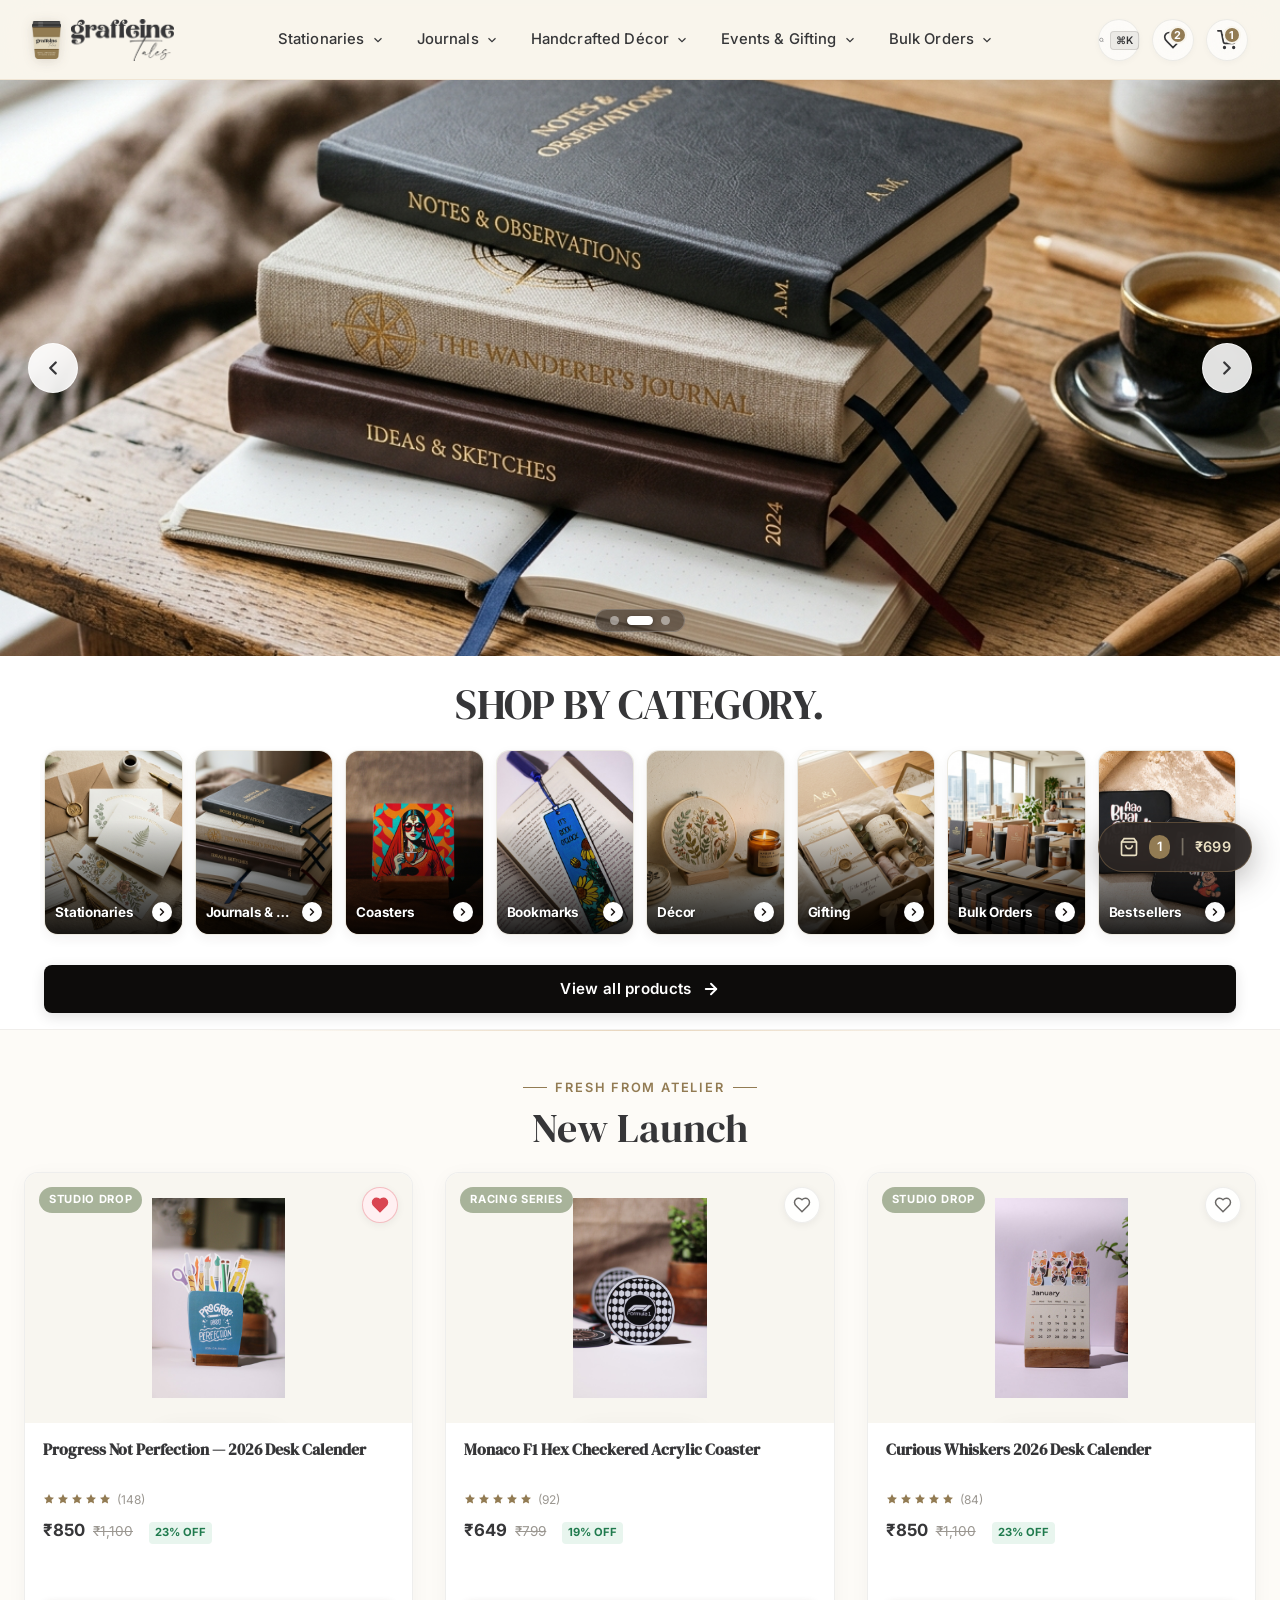
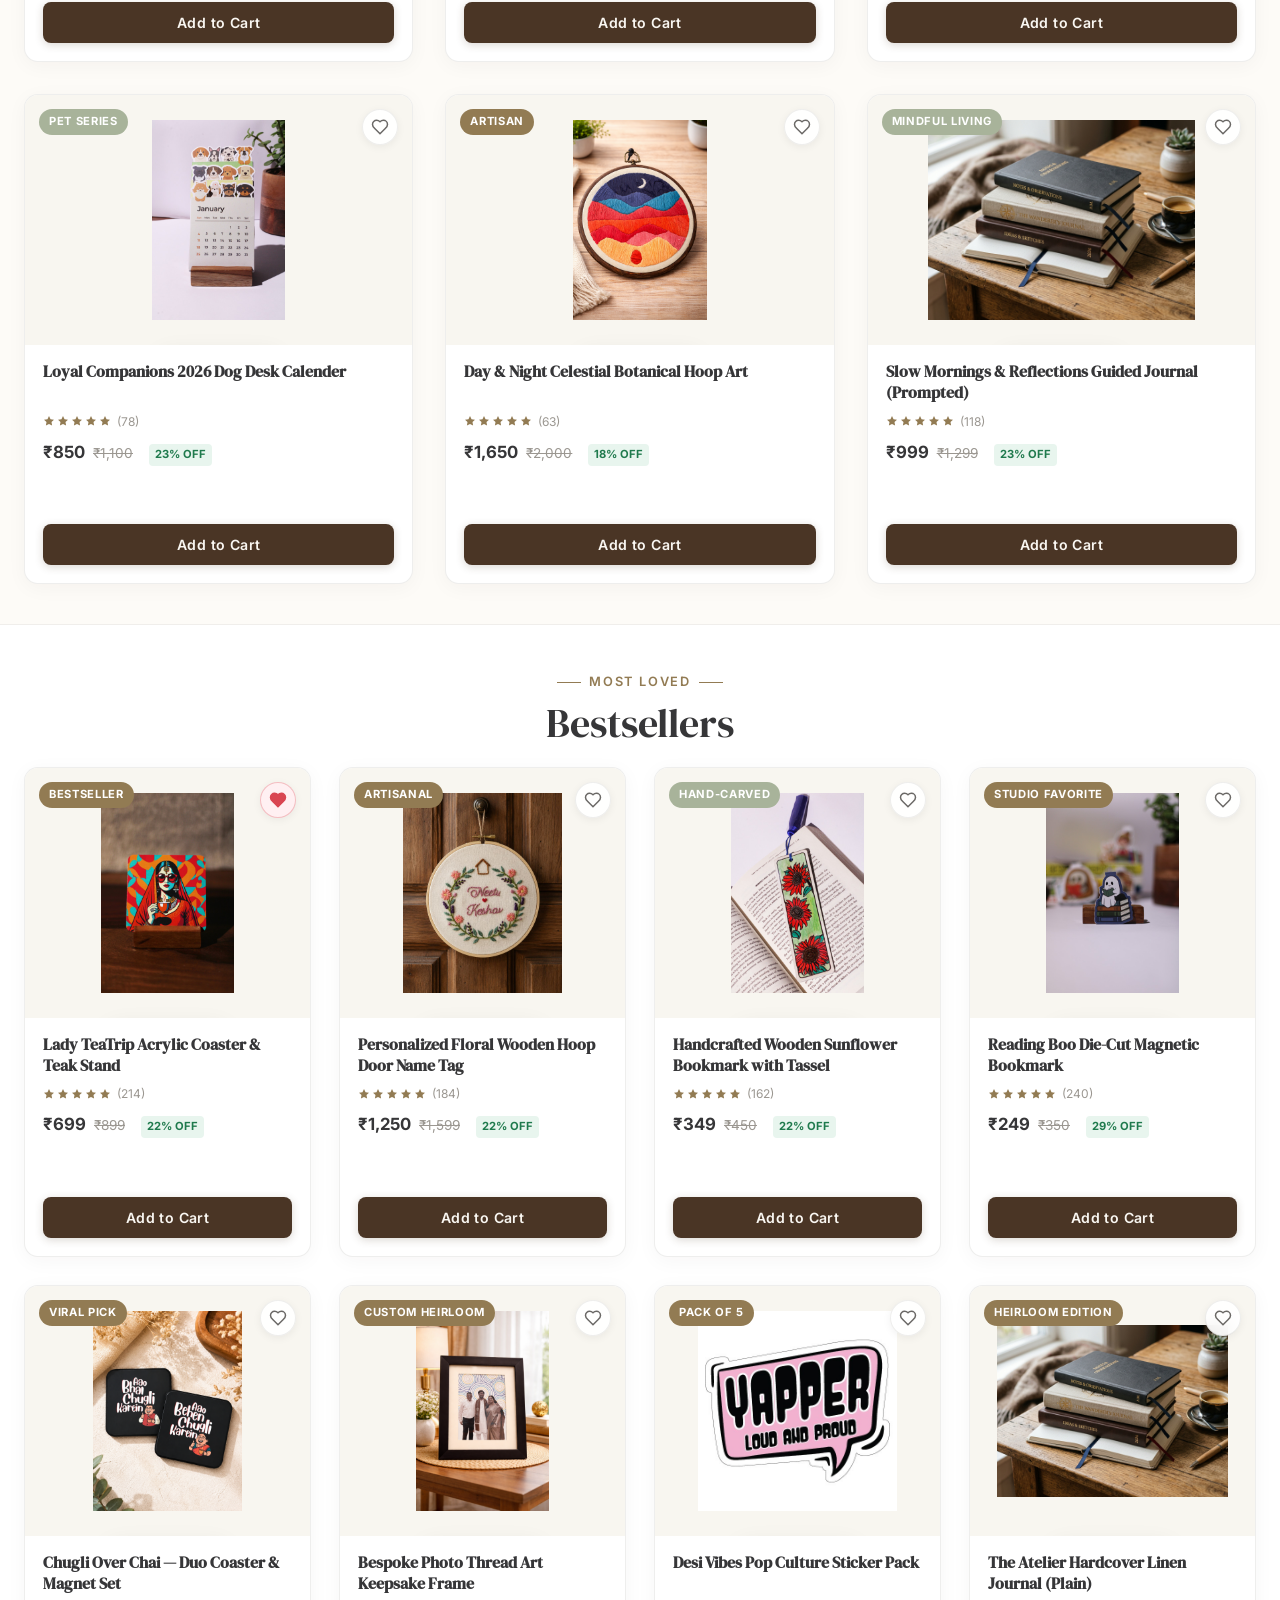
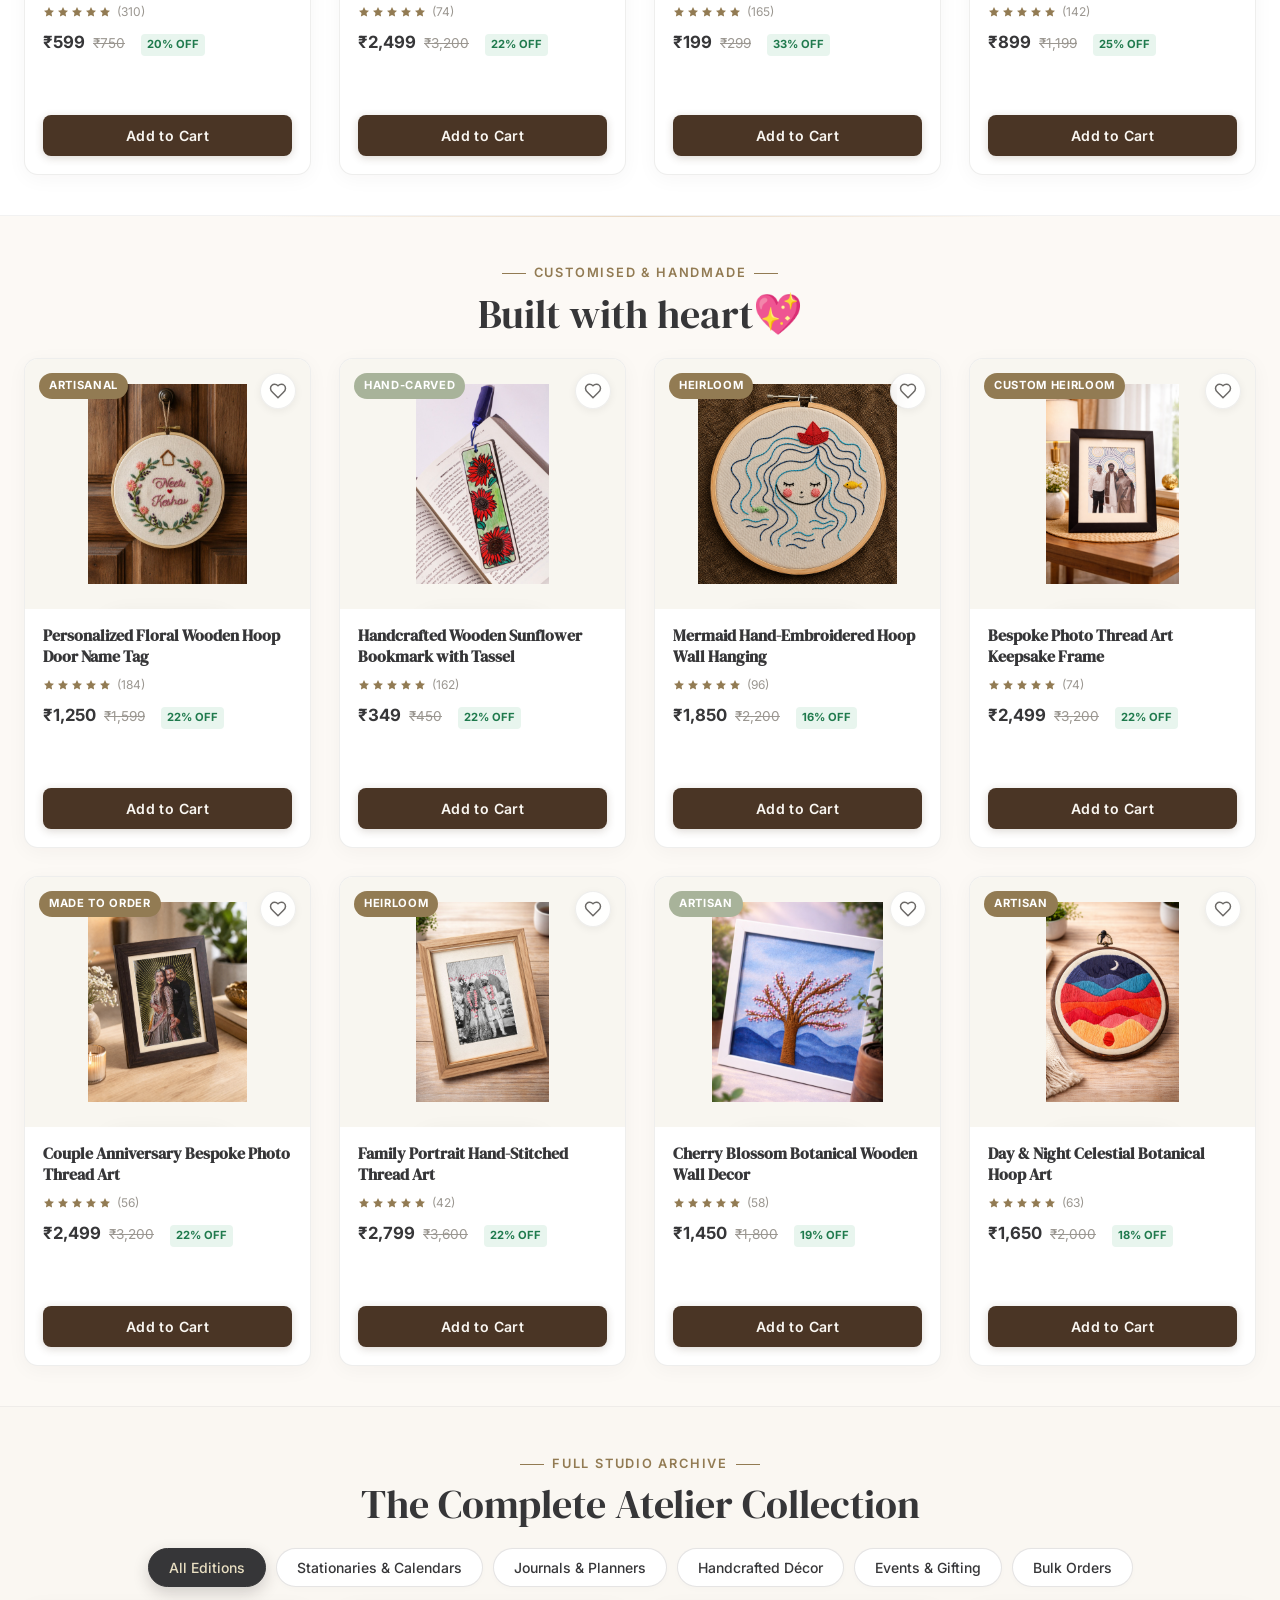
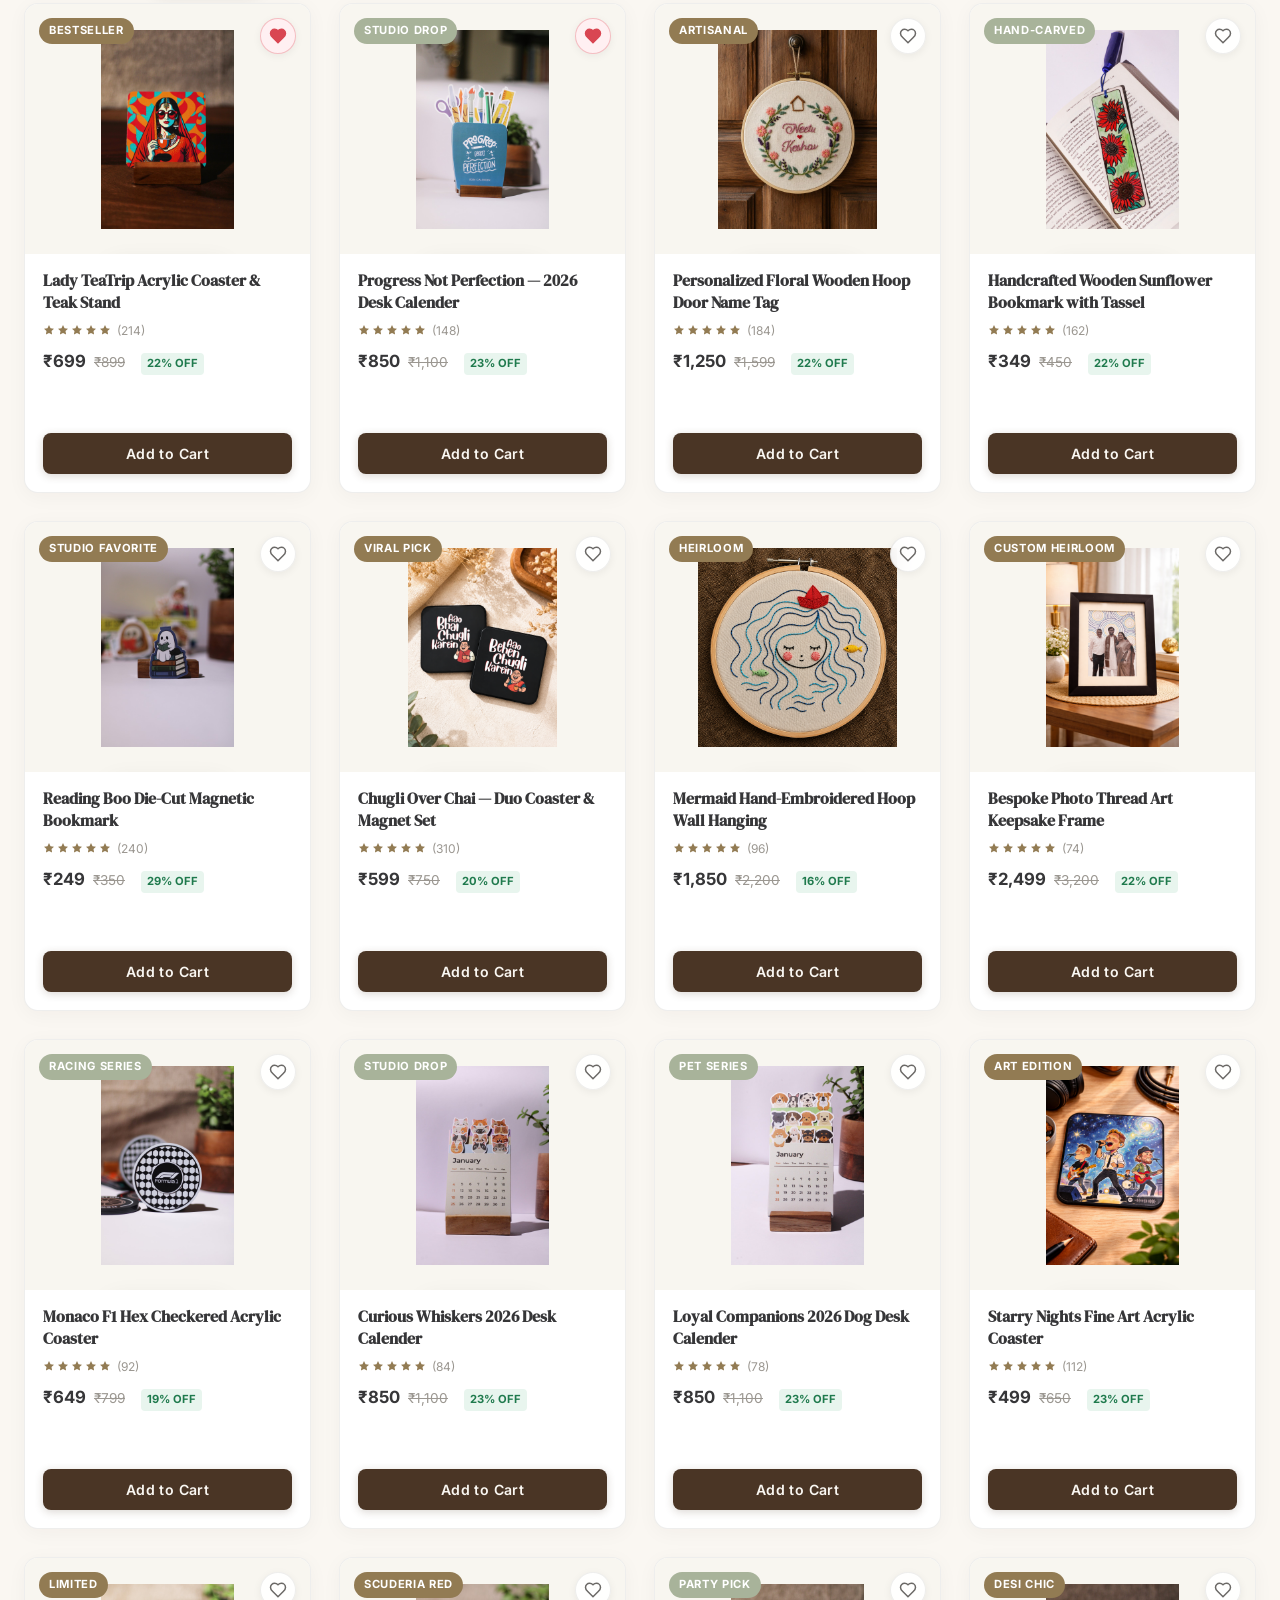
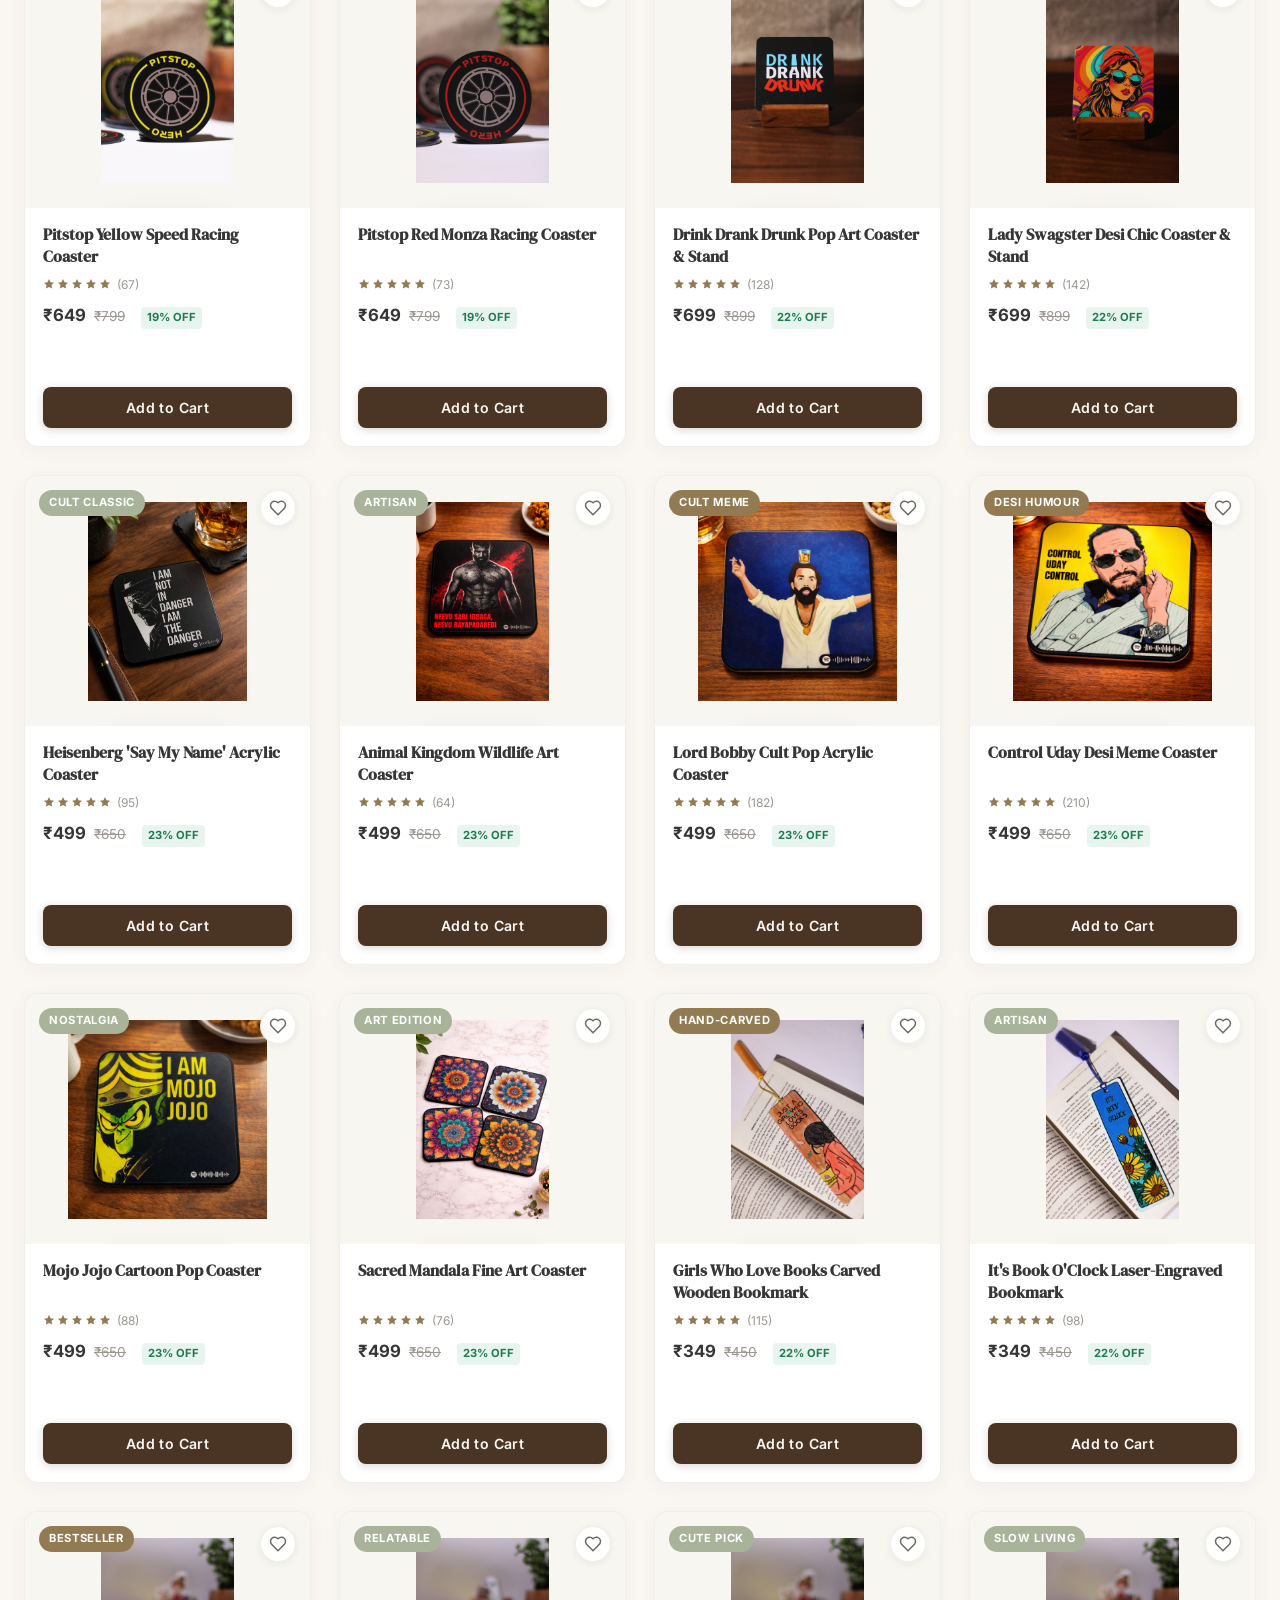
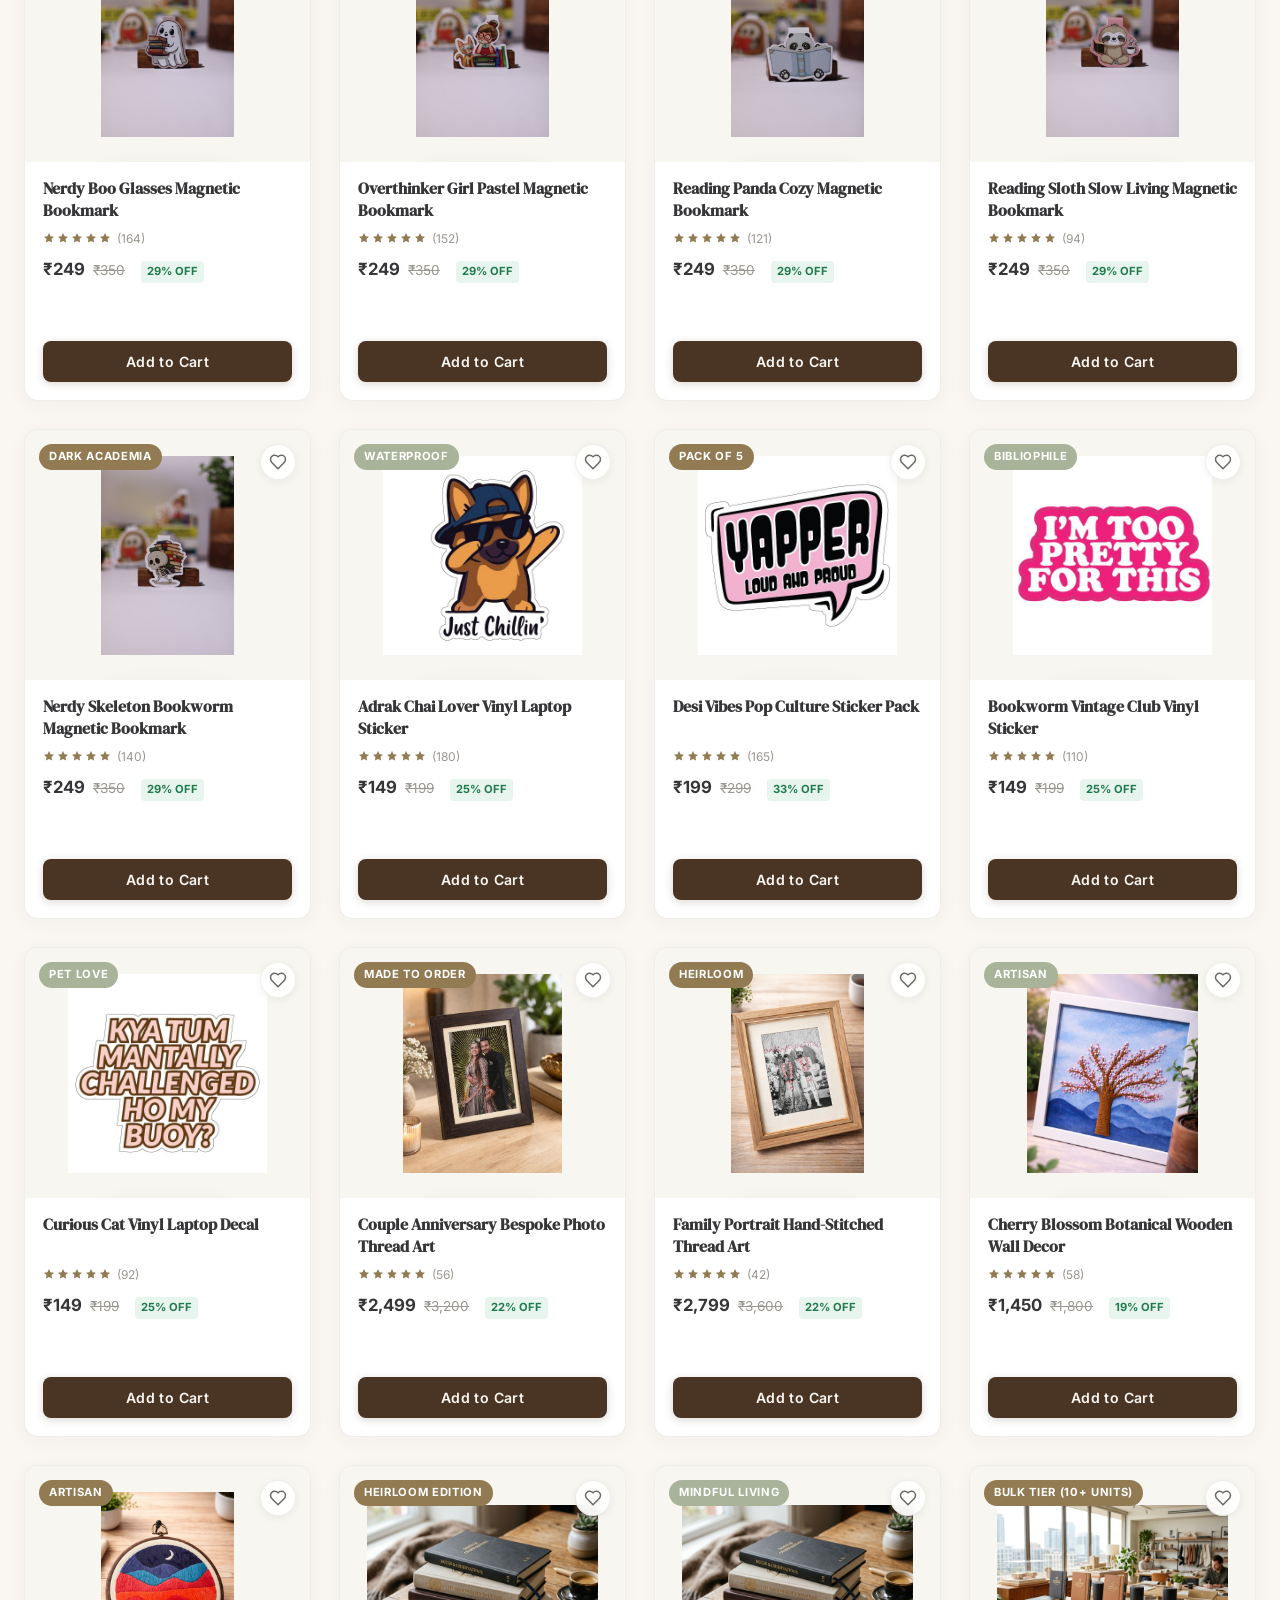
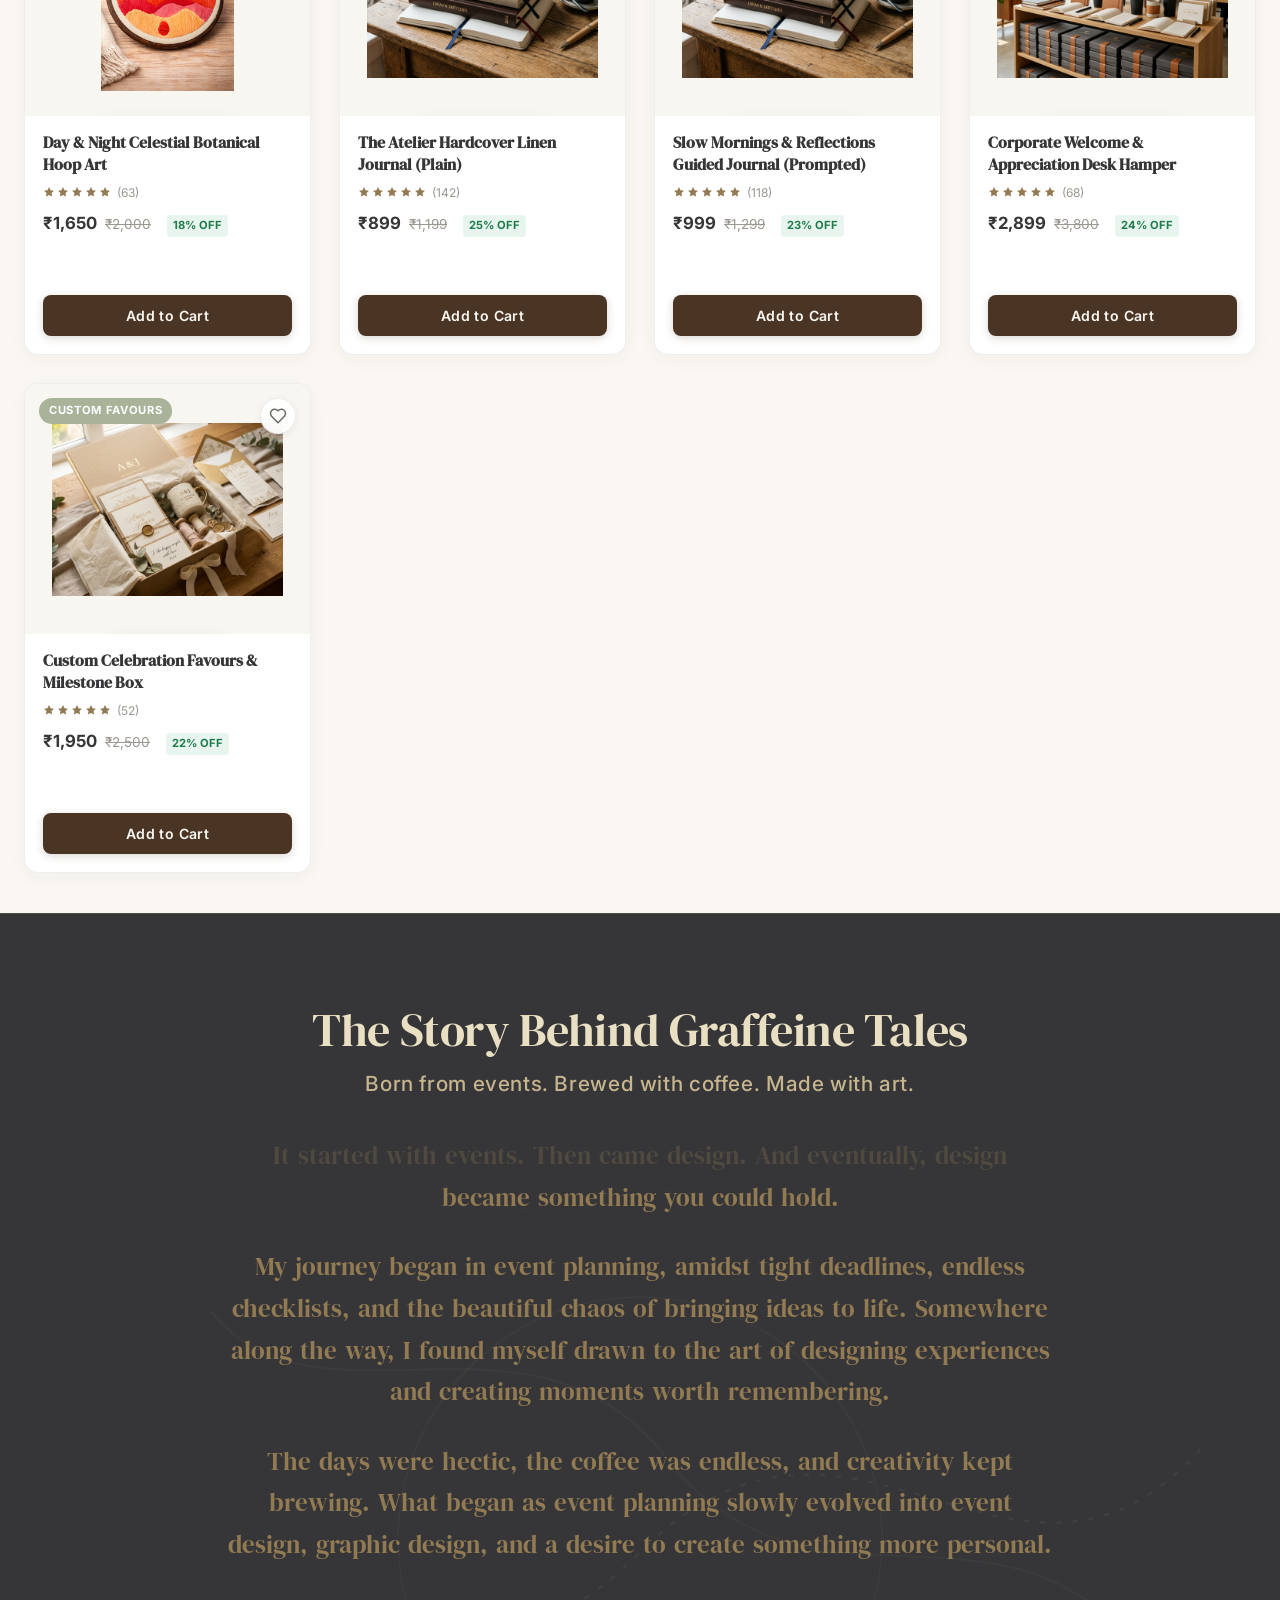
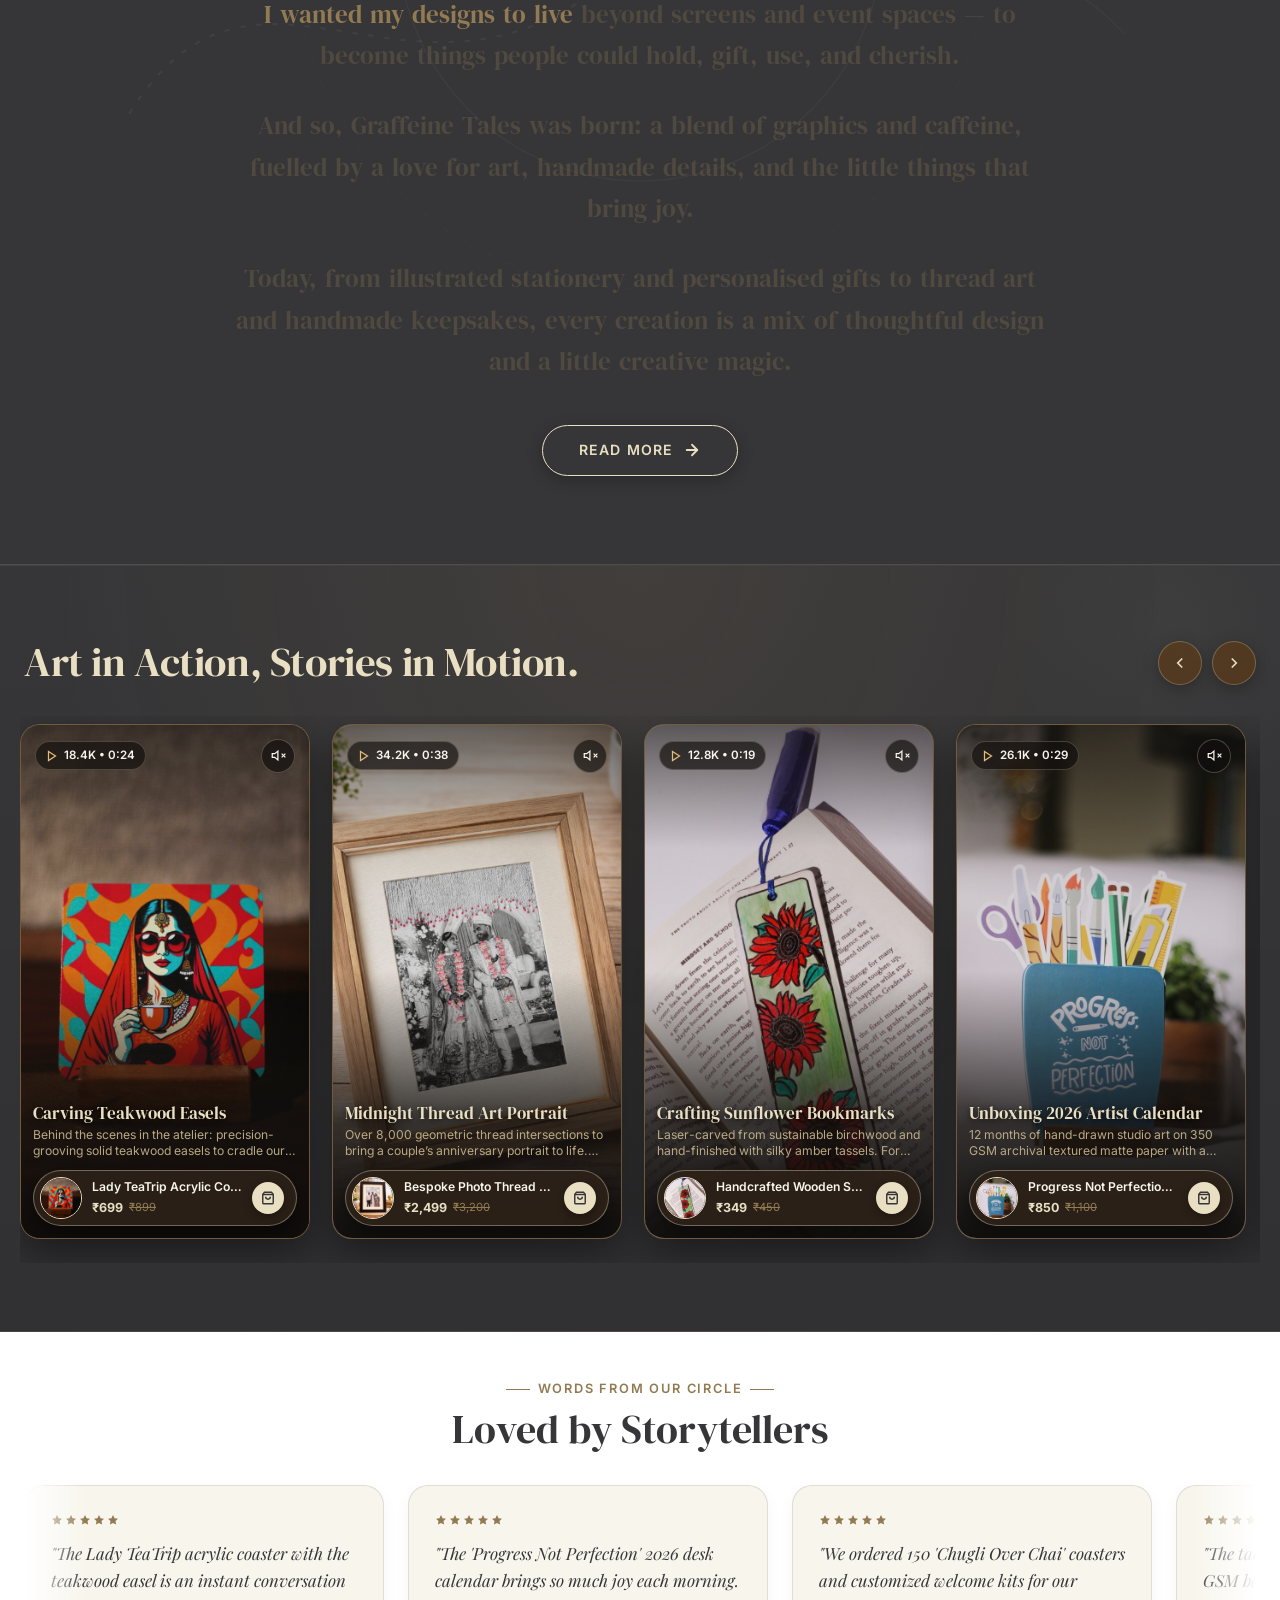
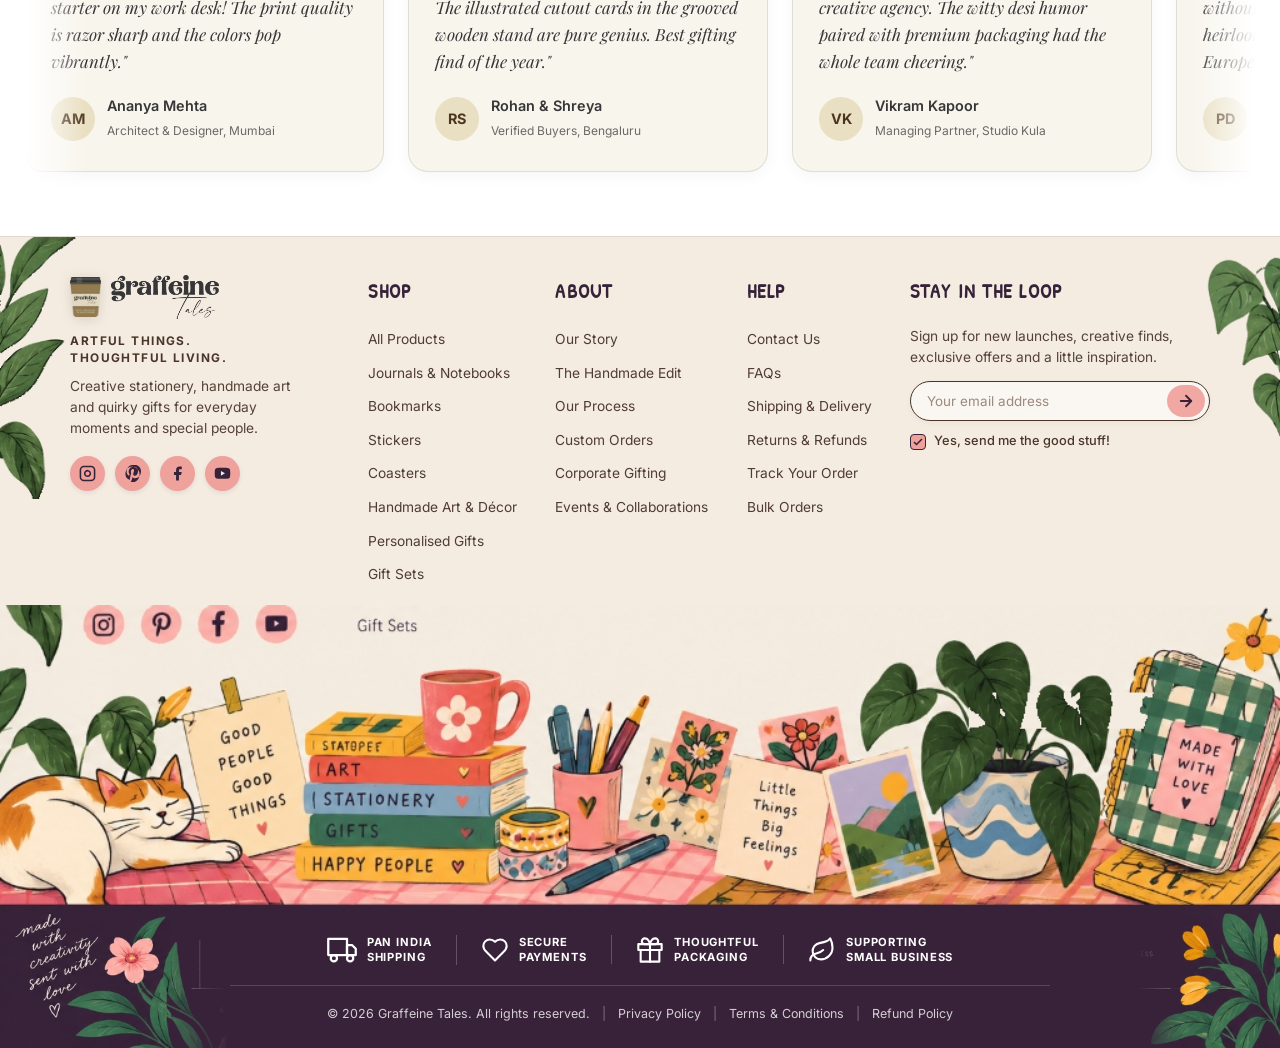
==== commit 95d141c4: "feat: add comprehensive Journals and Diaries PDP with Alicia Souza inspired architecture and Graffei" ====
--- a/index.html
+++ b/index.html
@@ -114,9 +114,9 @@
               <div>
                 <ul class="mega-sublist">
                   <li class="mega-subitem">
-                    <a href="#category-section">
-                      <span class="sub-title">Hardcover Linen Journals</span>
-                      <span class="sub-desc">Archival 120gsm lay-flat binding</span>
+                    <a href="journal-pdp.html">
+                      <span class="sub-title">The 2027 Bound Chronicle</span>
+                      <span class="sub-desc">100 GSM lay-flat Smyth sewn binding &bull; A5</span>
                     </a>
                   </li>
                   <li class="mega-subitem">
@@ -420,13 +420,13 @@
             </a>
 
             <!-- Category 2: Journals -->
-            <a href="#catalogue-section" class="category-pill-card" data-category="Journals" aria-label="Shop Journals">
+            <a href="journal-pdp.html" class="category-pill-card" data-category="Journals" aria-label="Shop Journals &amp; Diaries (The 2027 Bound Chronicle)">
               <div class="category-card-media">
                 <img src="assets/cat_journals.jpg" alt="Journals" loading="lazy" />
                 <div class="category-card-overlay"></div>
               </div>
               <div class="category-card-info">
-                <span class="category-card-name">Journals</span>
+                <span class="category-card-name">Journals &amp; Diaries</span>
                 <span class="category-card-arrow" aria-hidden="true">
                   <svg width="12" height="12" viewBox="0 0 24 24" fill="none" stroke="currentColor" stroke-width="3" stroke-linecap="round" stroke-linejoin="round">
                     <polyline points="9 18 15 12 9 6"></polyline>
@@ -1367,8 +1367,8 @@
           <a href="#catalogue-section" class="mobile-nav-link" onclick="filterFromMobile('stationaries')">
             <span>Stationaries &amp; Calendars</span>
           </a>
-          <a href="#catalogue-section" class="mobile-nav-link" onclick="filterFromMobile('journals')">
-            <span>Journals &amp; Planners</span>
+          <a href="journal-pdp.html" class="mobile-nav-link">
+            <span>Journals &amp; Diaries (2027 Chronicle)</span>
           </a>
           <a href="#catalogue-section" class="mobile-nav-link" onclick="filterFromMobile('decor')">
             <span>Handcrafted Décor &amp; Coasters</span>
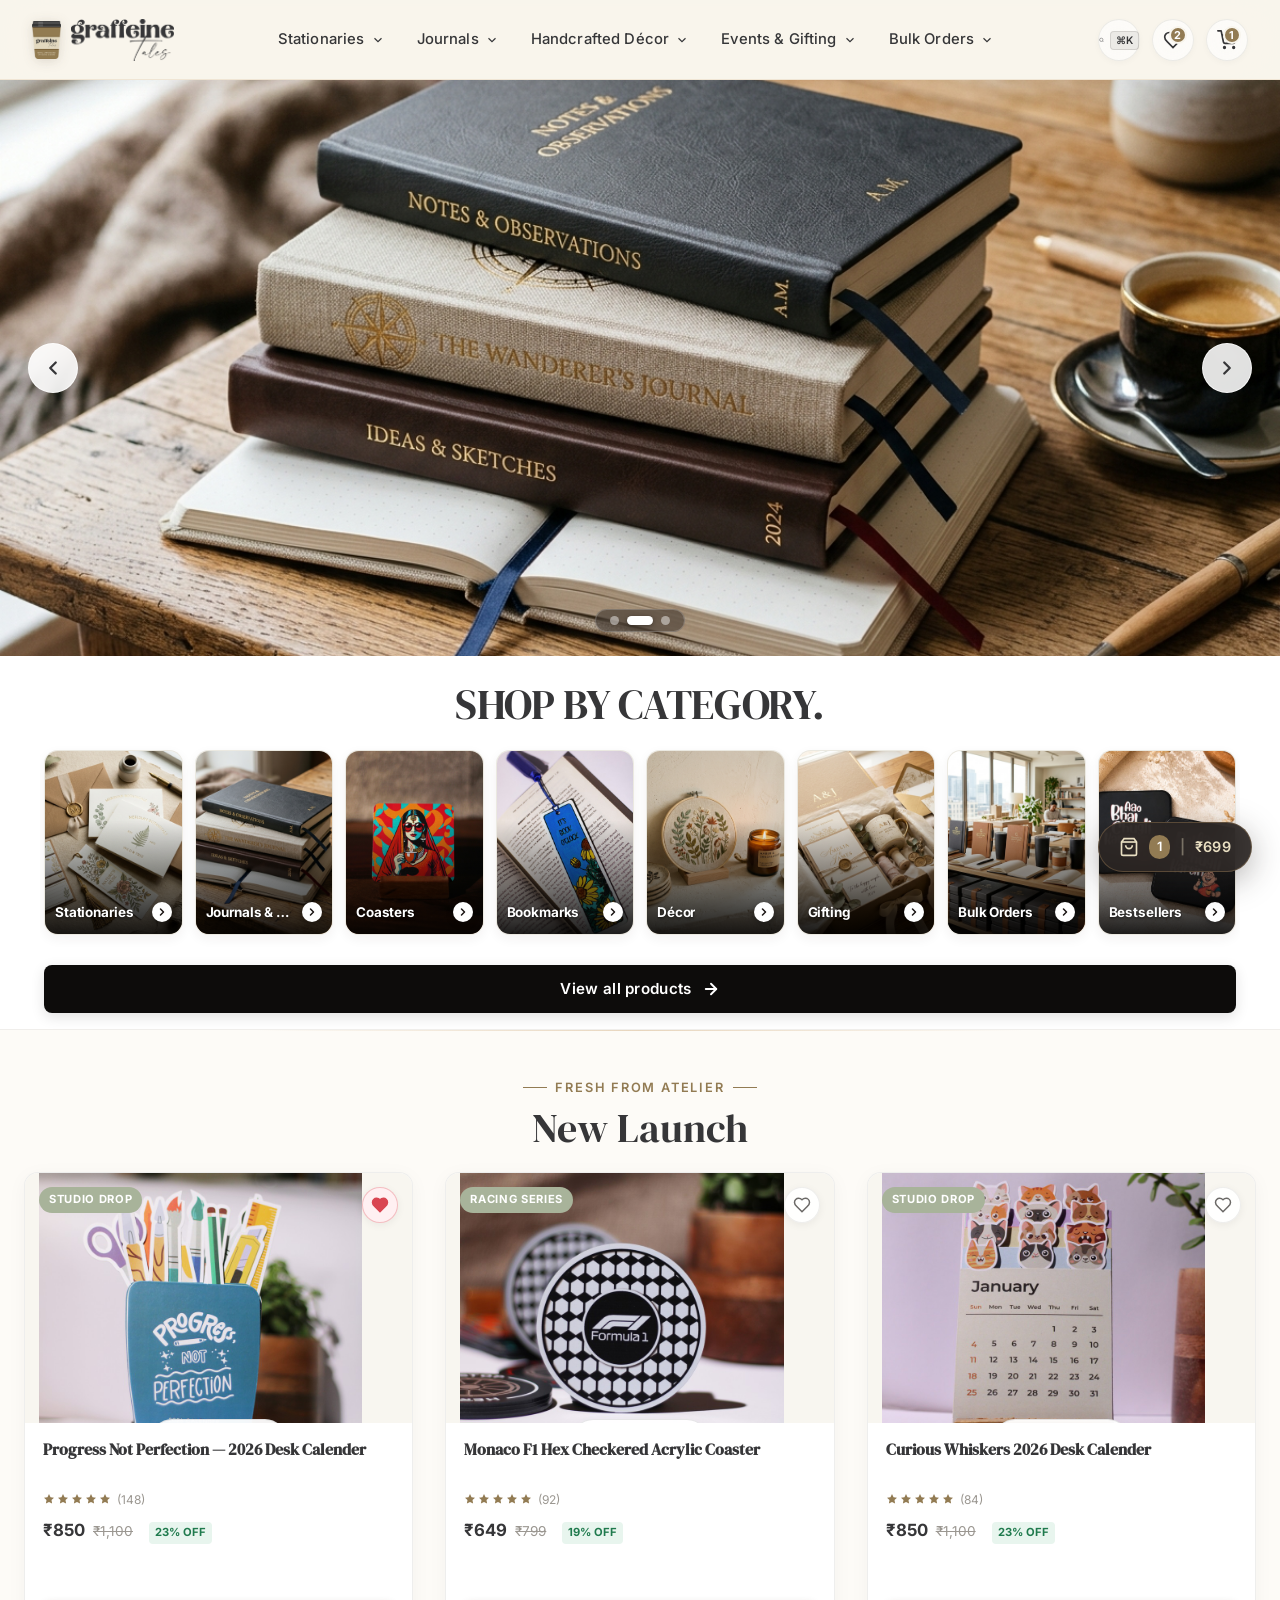
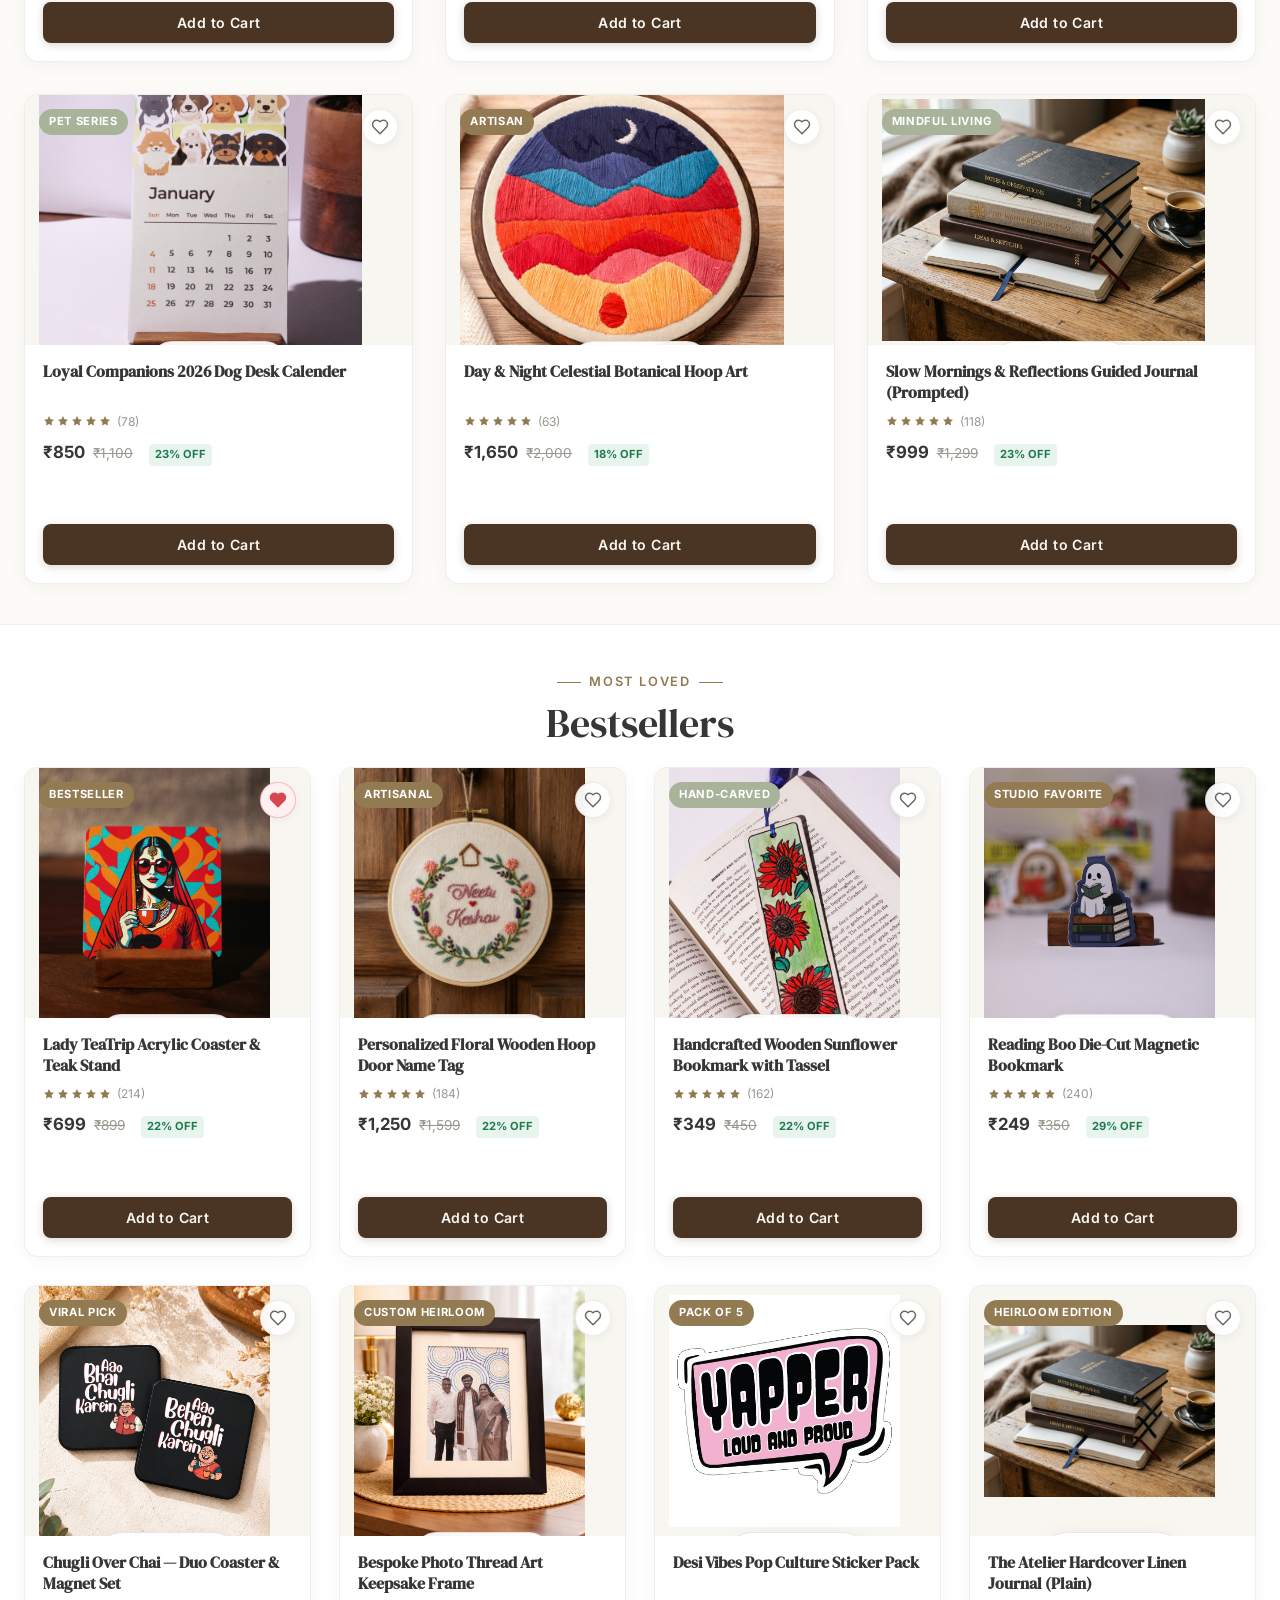
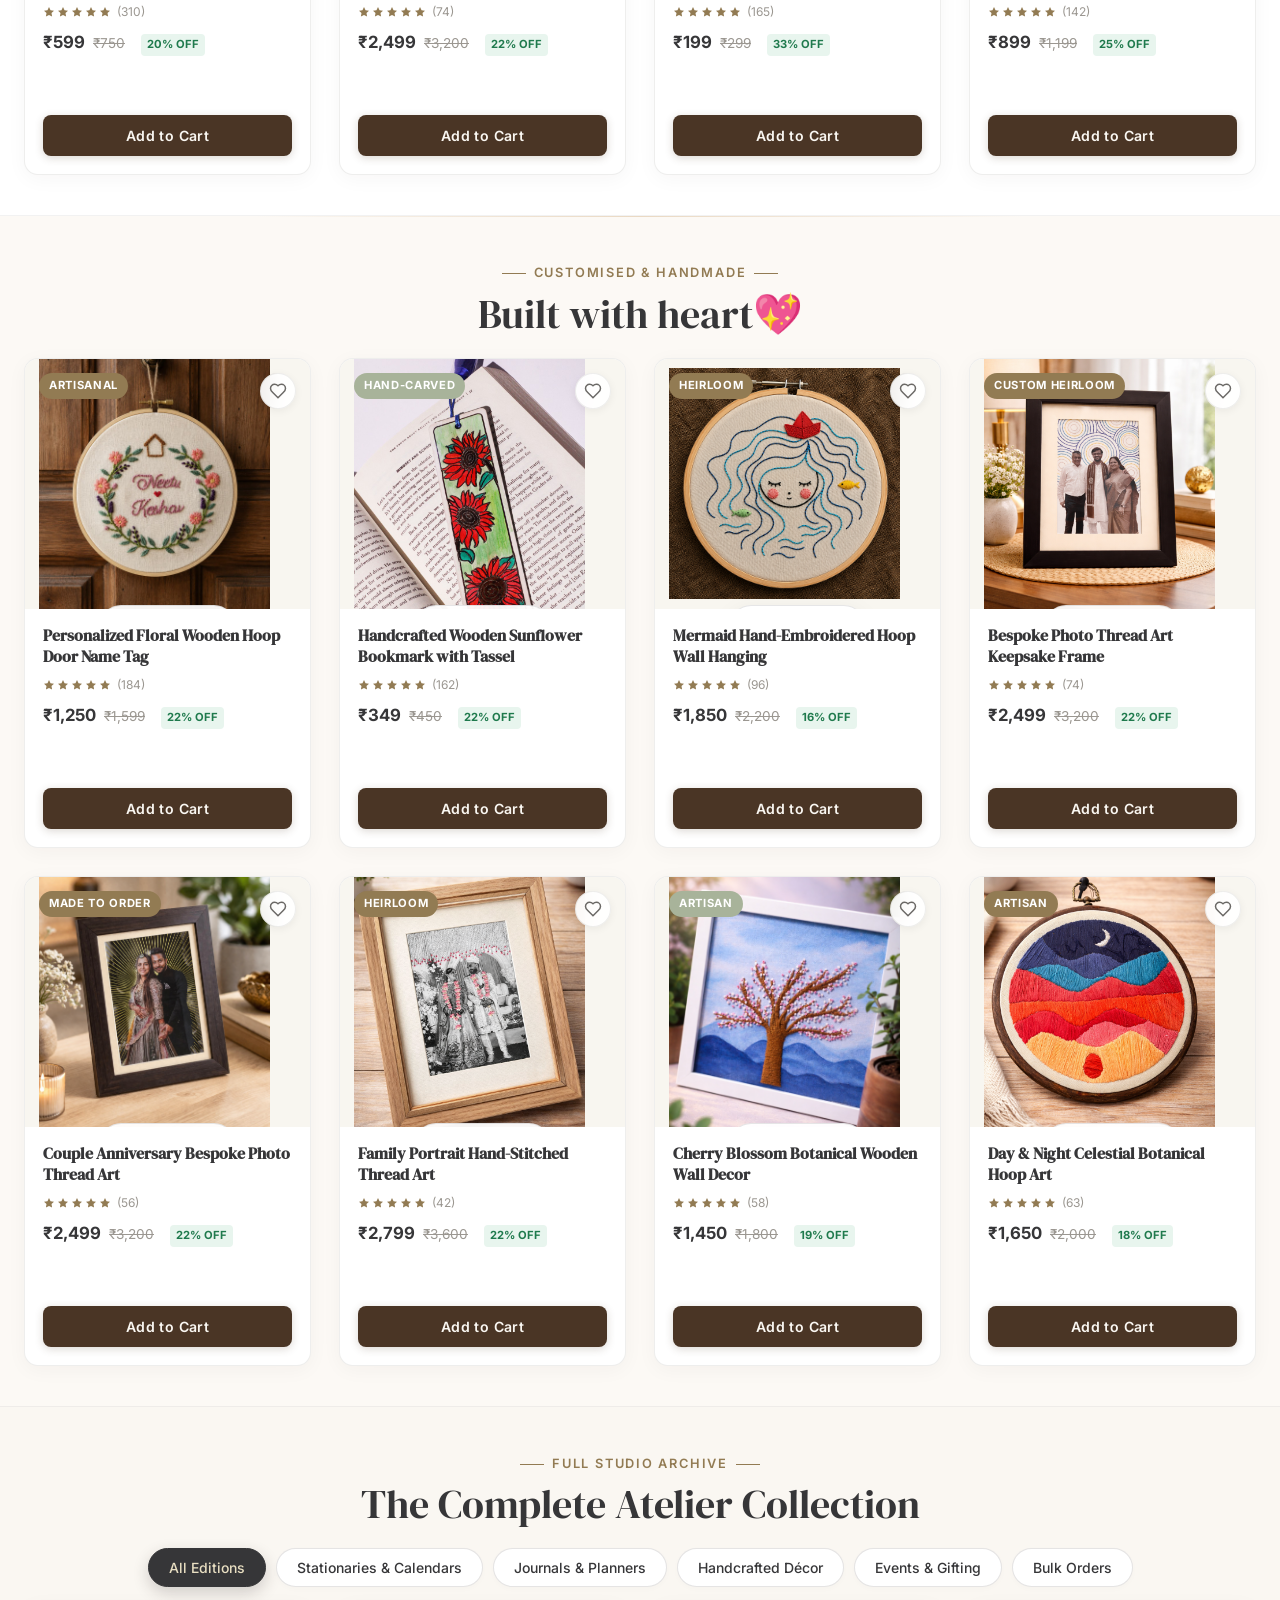
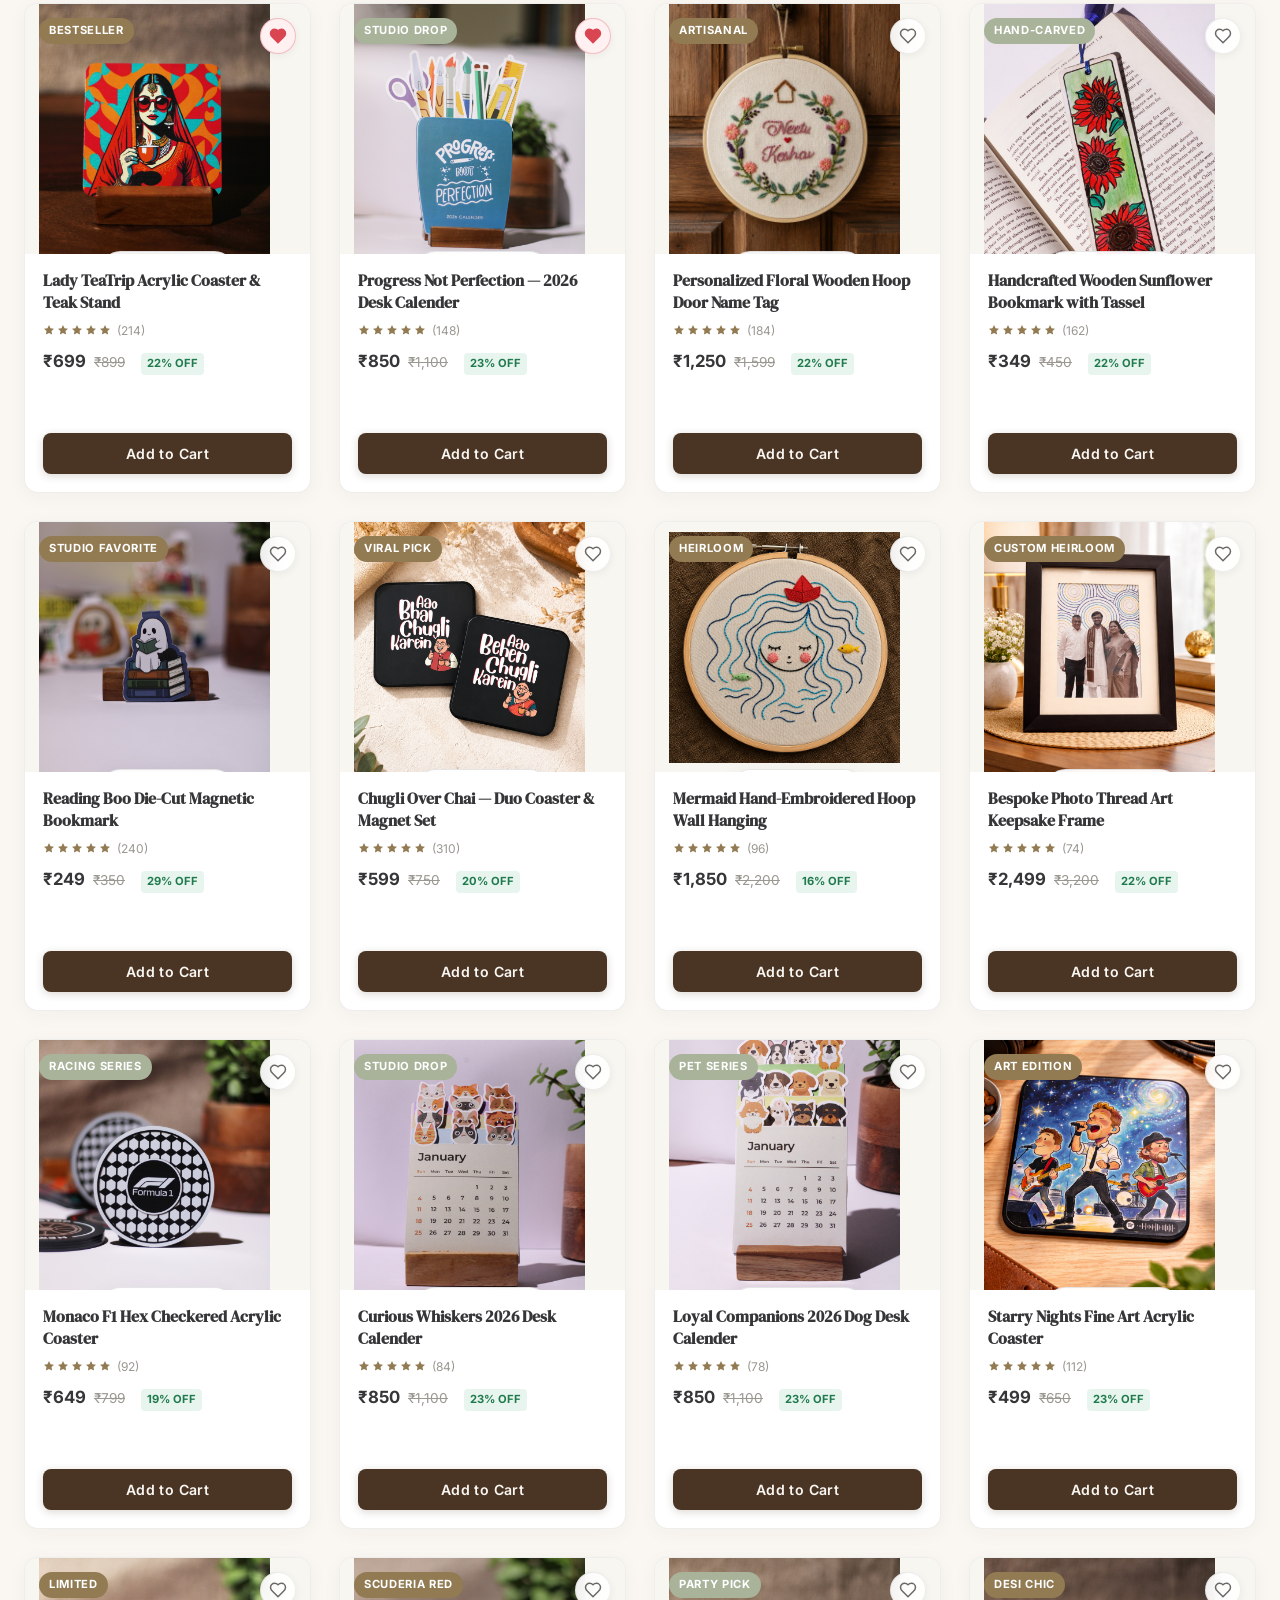
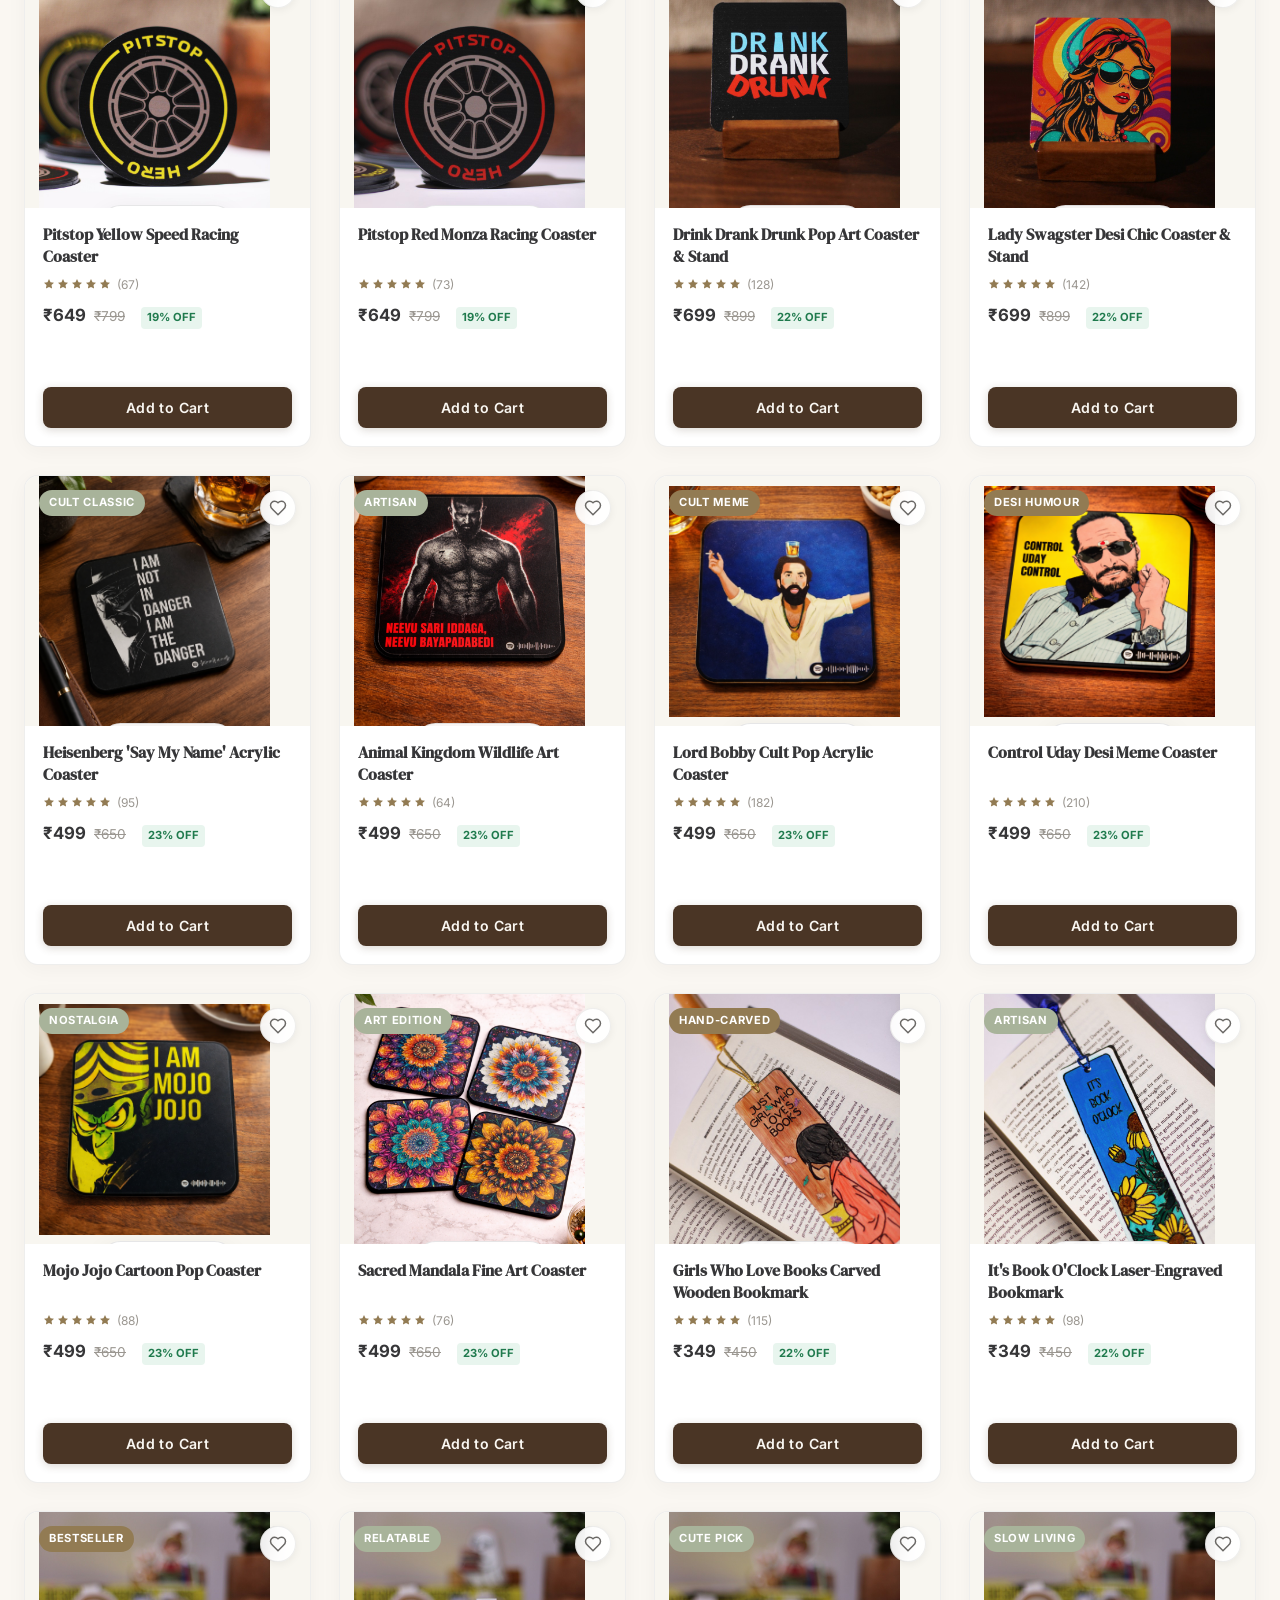
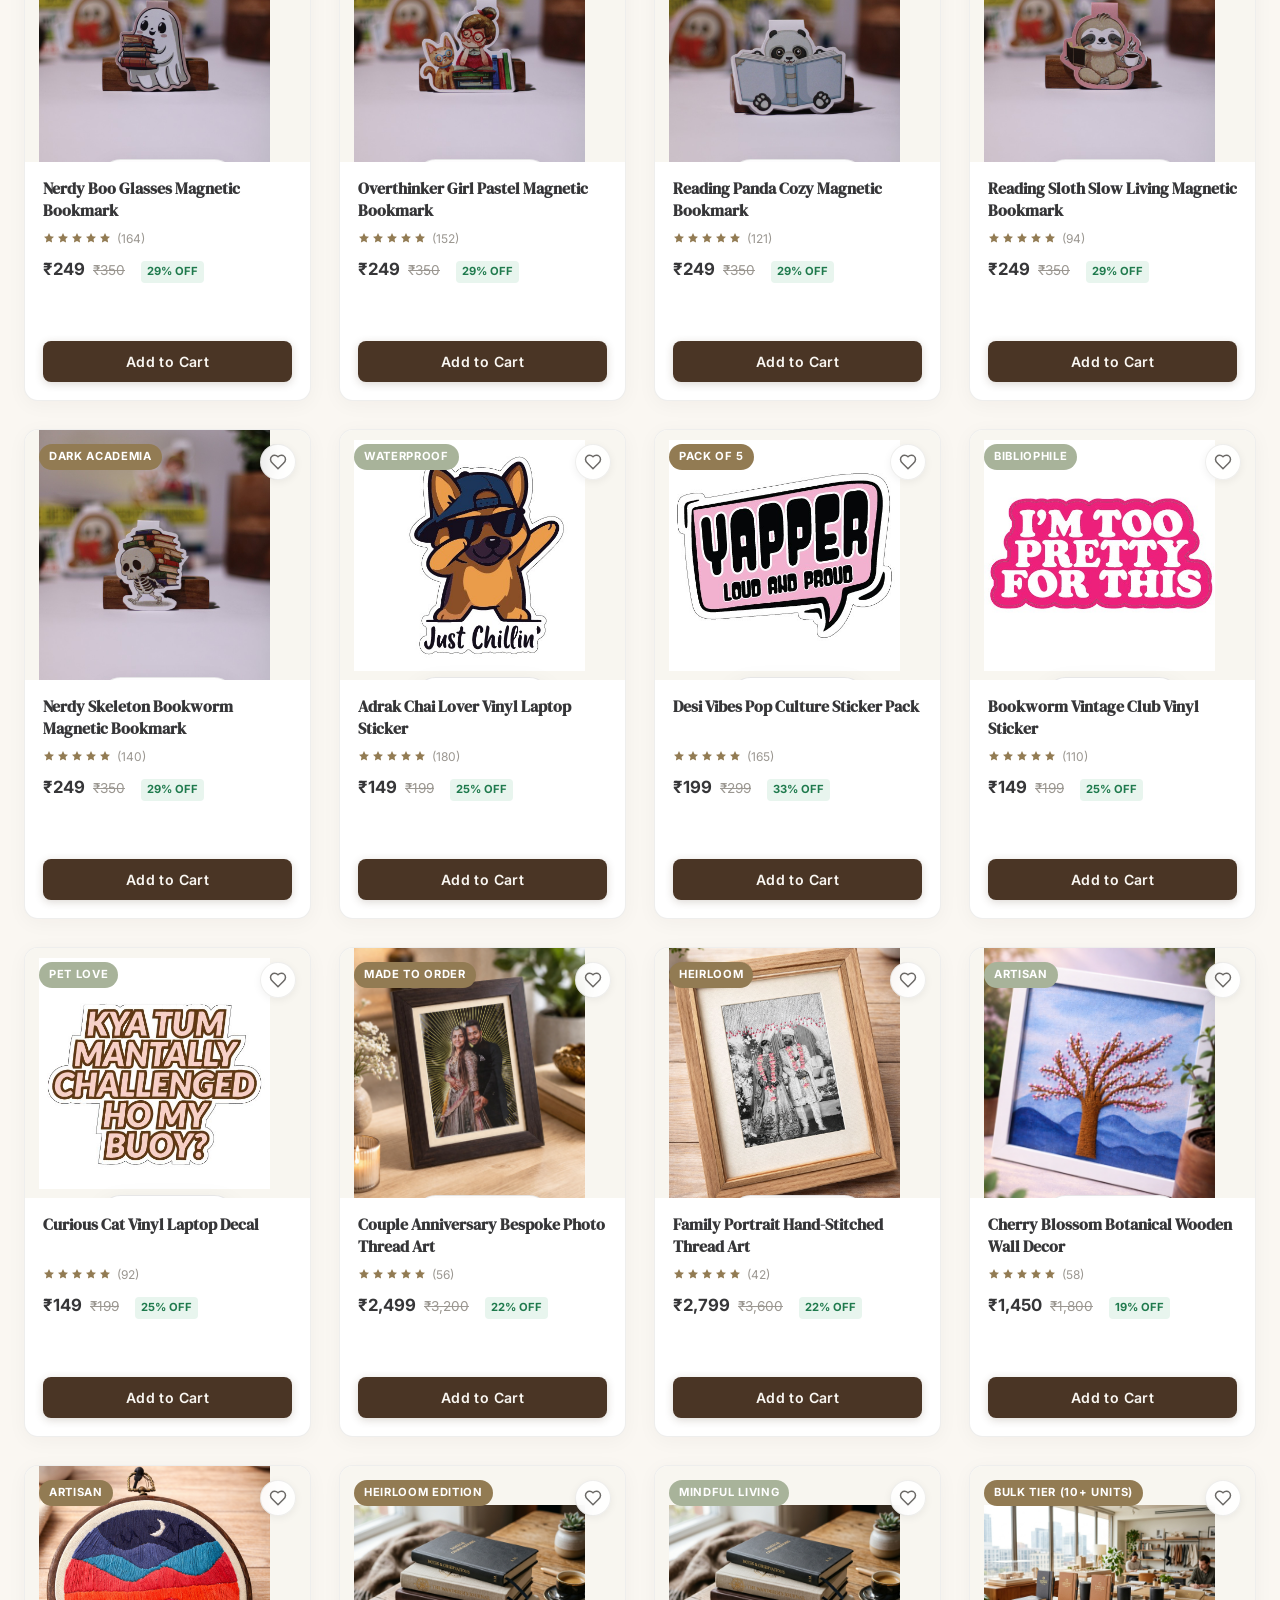
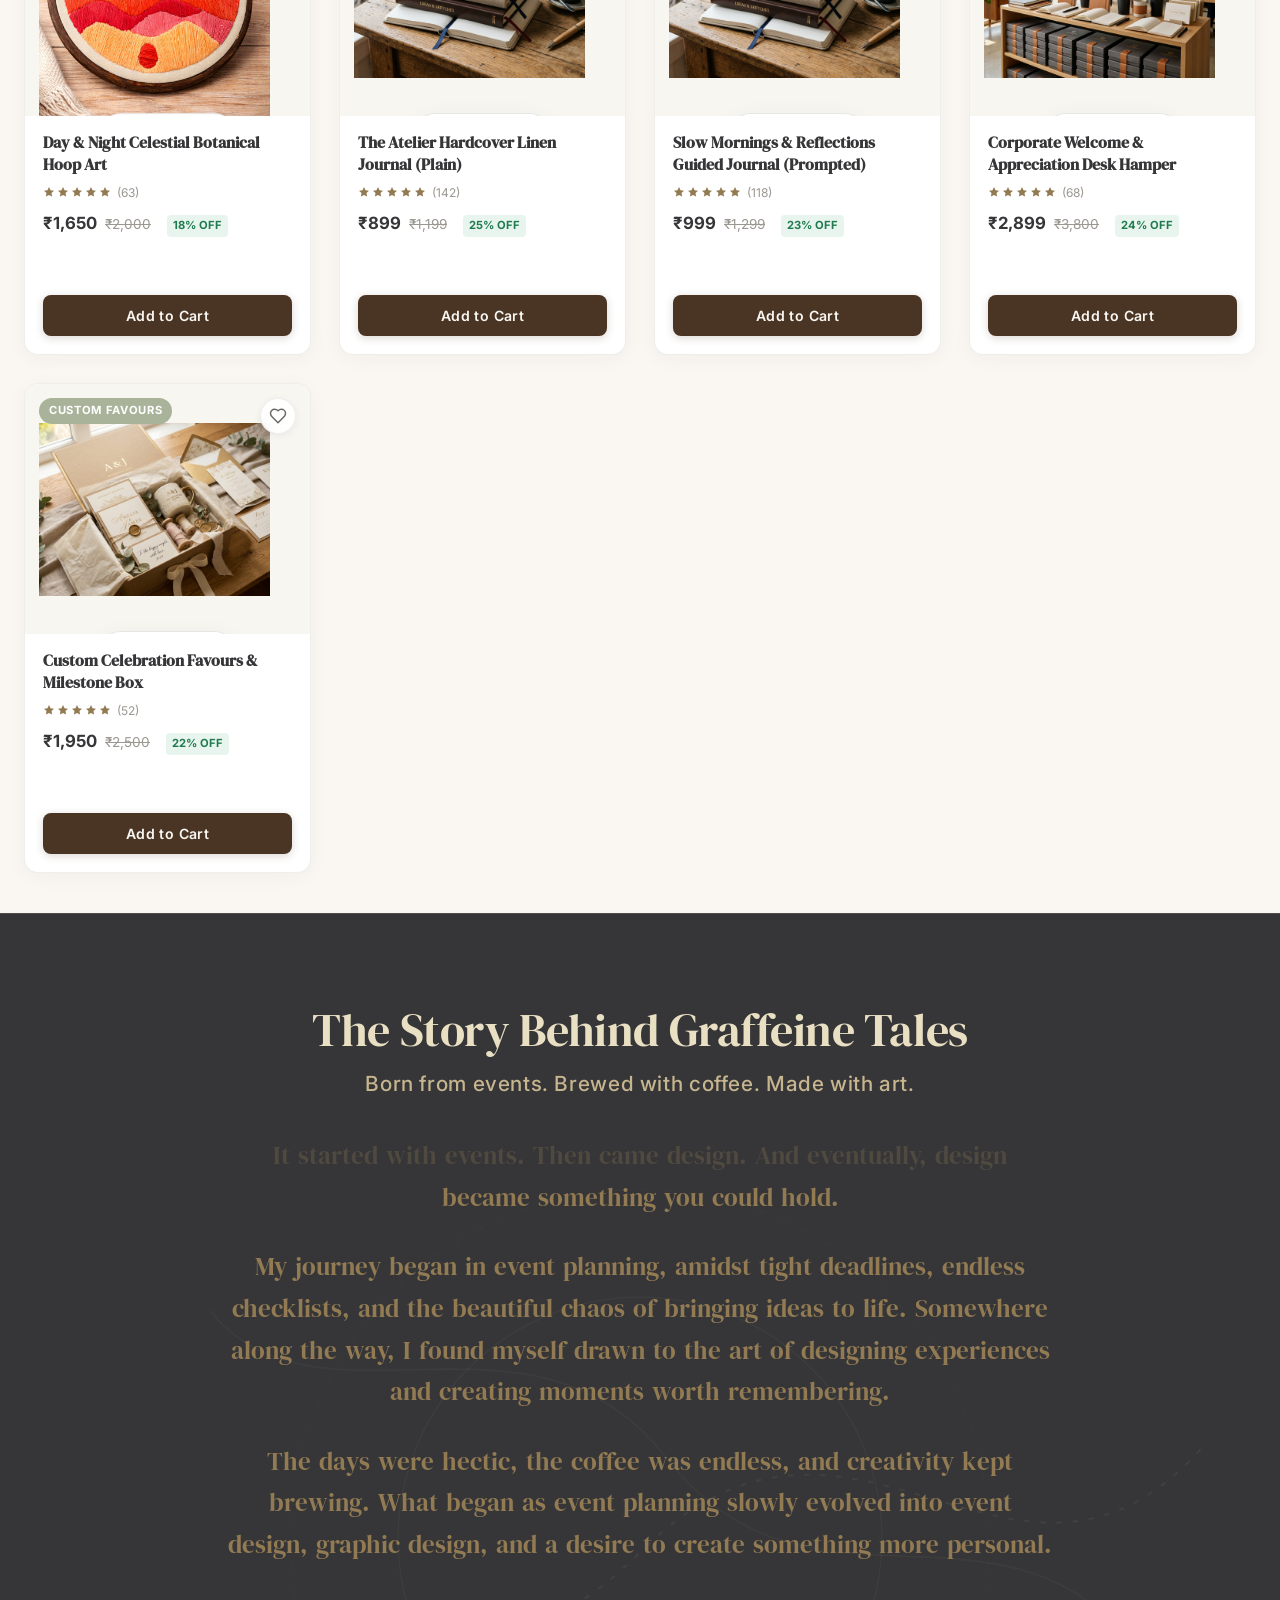
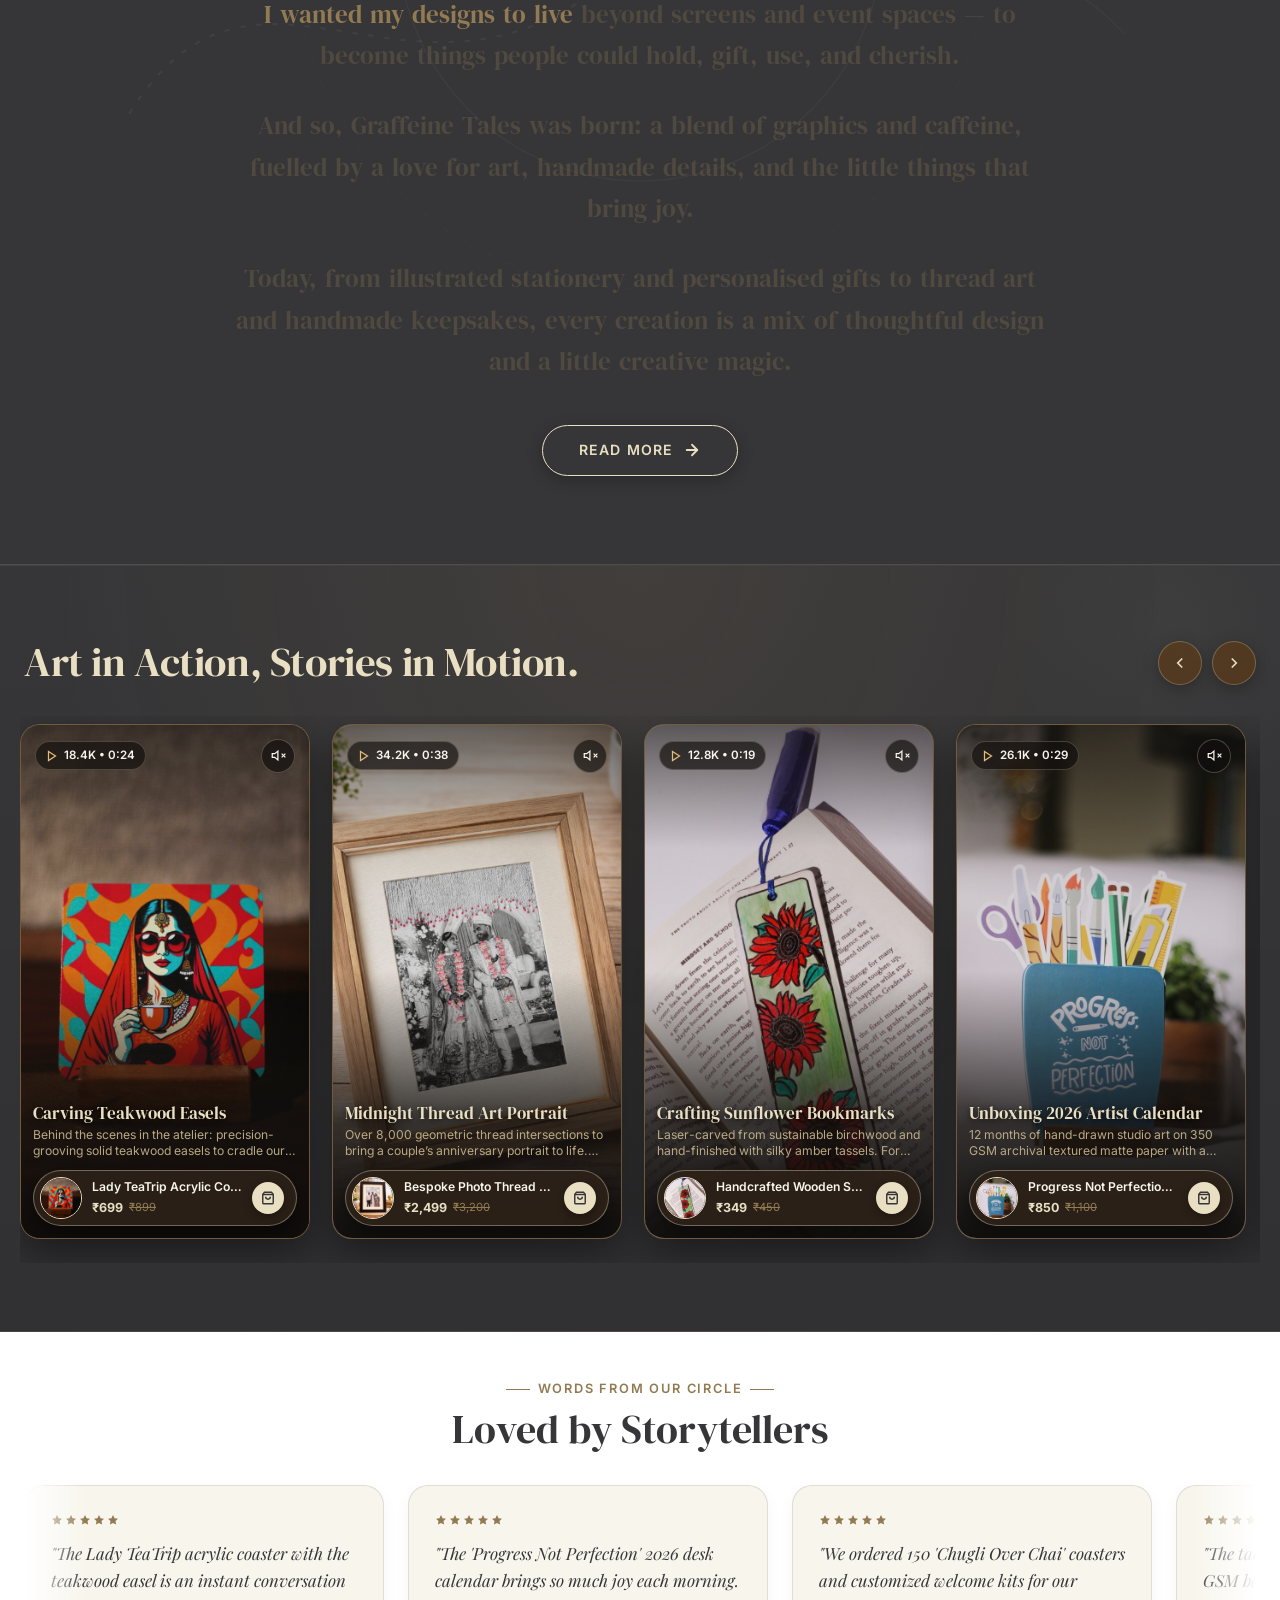
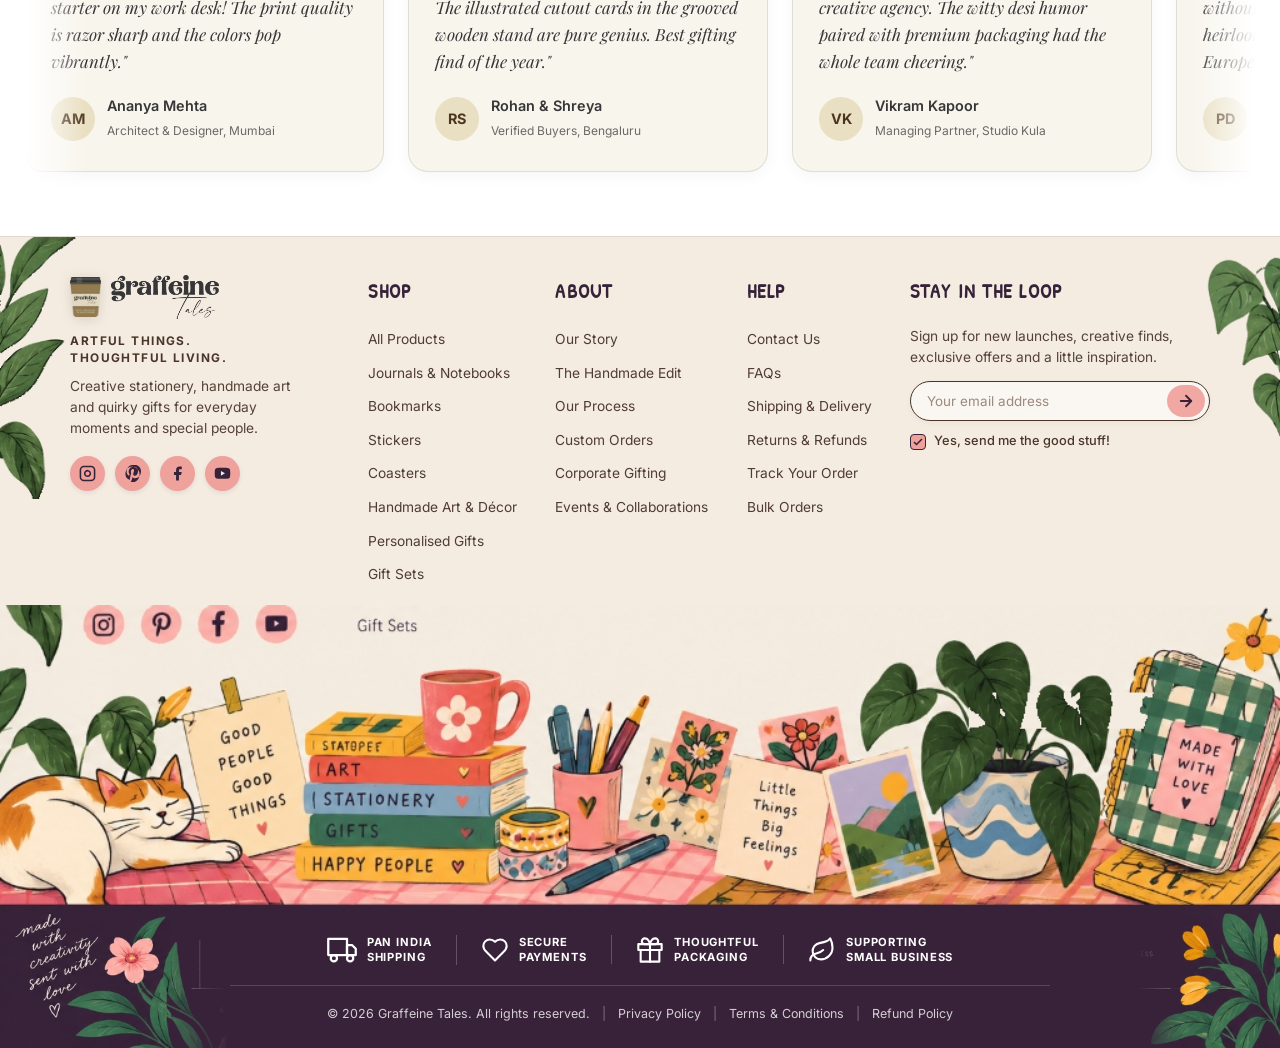
==== commit 92fac645: "feat: redirect homepage product clicks to respective PDPs & support luxury UI for all journals" ====
--- a/index.html
+++ b/index.html
@@ -114,33 +114,33 @@
               <div>
                 <ul class="mega-sublist">
                   <li class="mega-subitem">
-                    <a href="journal-pdp.html">
+                    <a href="journal-pdp.html?id=prod-chronicle">
                       <span class="sub-title">The 2027 Bound Chronicle</span>
                       <span class="sub-desc">100 GSM lay-flat Smyth sewn binding &bull; A5</span>
                     </a>
                   </li>
                   <li class="mega-subitem">
-                    <a href="#category-section">
-                      <span class="sub-title">Coffee Tasting Diaries</span>
-                      <span class="sub-desc">Guided prompts for roast rituals</span>
-                    </a>
-                  </li>
-                  <li class="mega-subitem">
-                    <a href="#category-section">
+                    <a href="journal-pdp.html?id=prod-38">
+                      <span class="sub-title">The Atelier Hardcover Linen Journal</span>
+                      <span class="sub-desc">192 Archival plain bamboo pages &bull; Plain Journal</span>
+                    </a>
+                  </li>
+                  <li class="mega-subitem">
+                    <a href="journal-pdp.html?id=prod-39">
+                      <span class="sub-title">Slow Mornings Guided Journal</span>
+                      <span class="sub-desc">90-Day mindful prompts &bull; Guided Journal</span>
+                    </a>
+                  </li>
+                  <li class="mega-subitem">
+                    <a href="journal-pdp.html?id=prod-chronicle">
+                      <span class="sub-title">Leatherette Keepsakes</span>
+                      <span class="sub-desc">Gold-debossed heirloom editions</span>
+                    </a>
+                  </li>
+                  <li class="mega-subitem">
+                    <a href="journal-pdp.html?id=prod-38">
                       <span class="sub-title">Everyday Dotted Notebooks</span>
                       <span class="sub-desc">Smooth cream paper for pen &amp; ink</span>
-                    </a>
-                  </li>
-                  <li class="mega-subitem">
-                    <a href="#category-section">
-                      <span class="sub-title">Leatherette Keepsakes</span>
-                      <span class="sub-desc">Gold-debossed heirloom editions</span>
-                    </a>
-                  </li>
-                  <li class="mega-subitem">
-                    <a href="#category-section">
-                      <span class="sub-title">Pocket Traveler's Notebooks</span>
-                      <span class="sub-desc">Compact companions for ideas on-the-go</span>
                     </a>
                   </li>
                   <li class="mega-subitem">
@@ -151,11 +151,11 @@
                   </li>
                 </ul>
               </div>
-              <div class="mega-feature-card">
+              <a href="journal-pdp.html?id=prod-38" class="mega-feature-card block" style="text-decoration:none; color:inherit;">
                 <img src="assets/cat_journals.jpg" alt="Linen Journals" class="mega-feature-img" />
                 <span class="mega-feature-tag">Best of Studio</span>
                 <h4 class="mega-feature-title">The Storyteller's Linen Edition</h4>
-              </div>
+              </a>
             </div>
           </li>
 
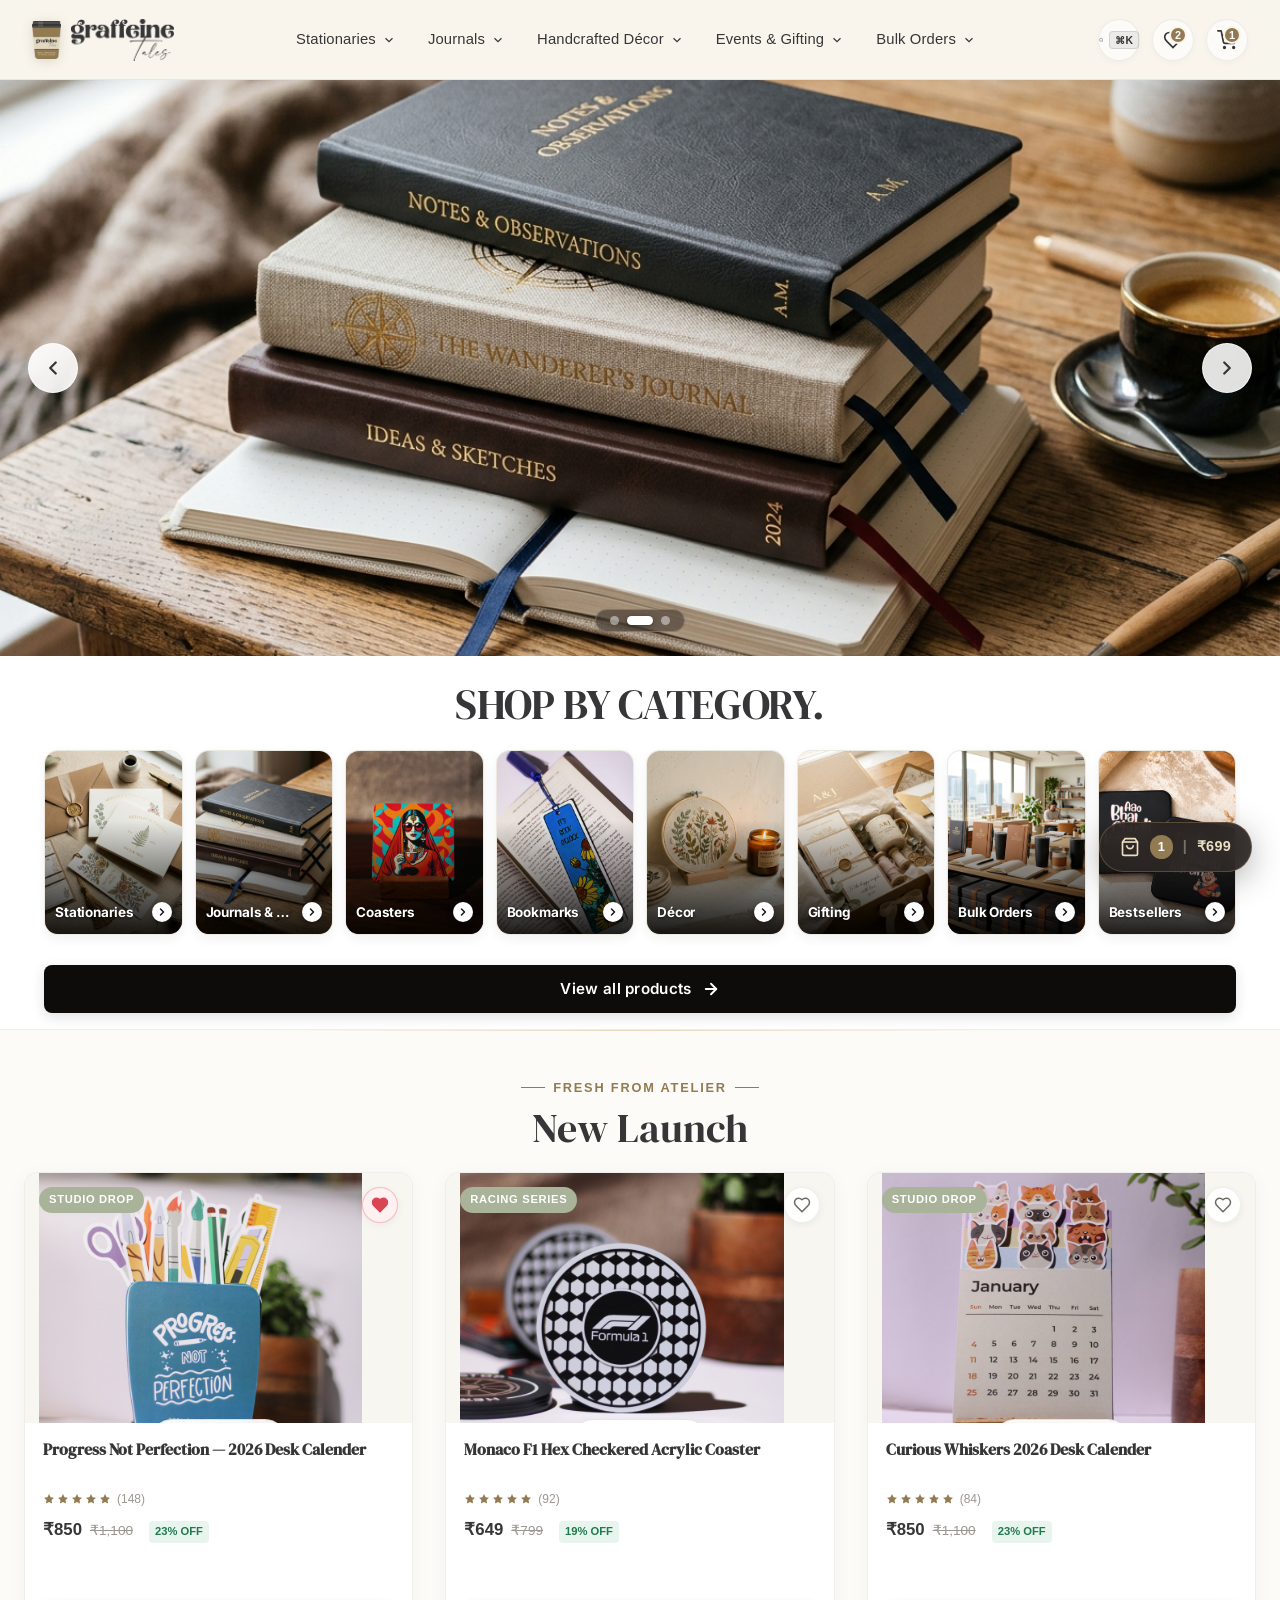
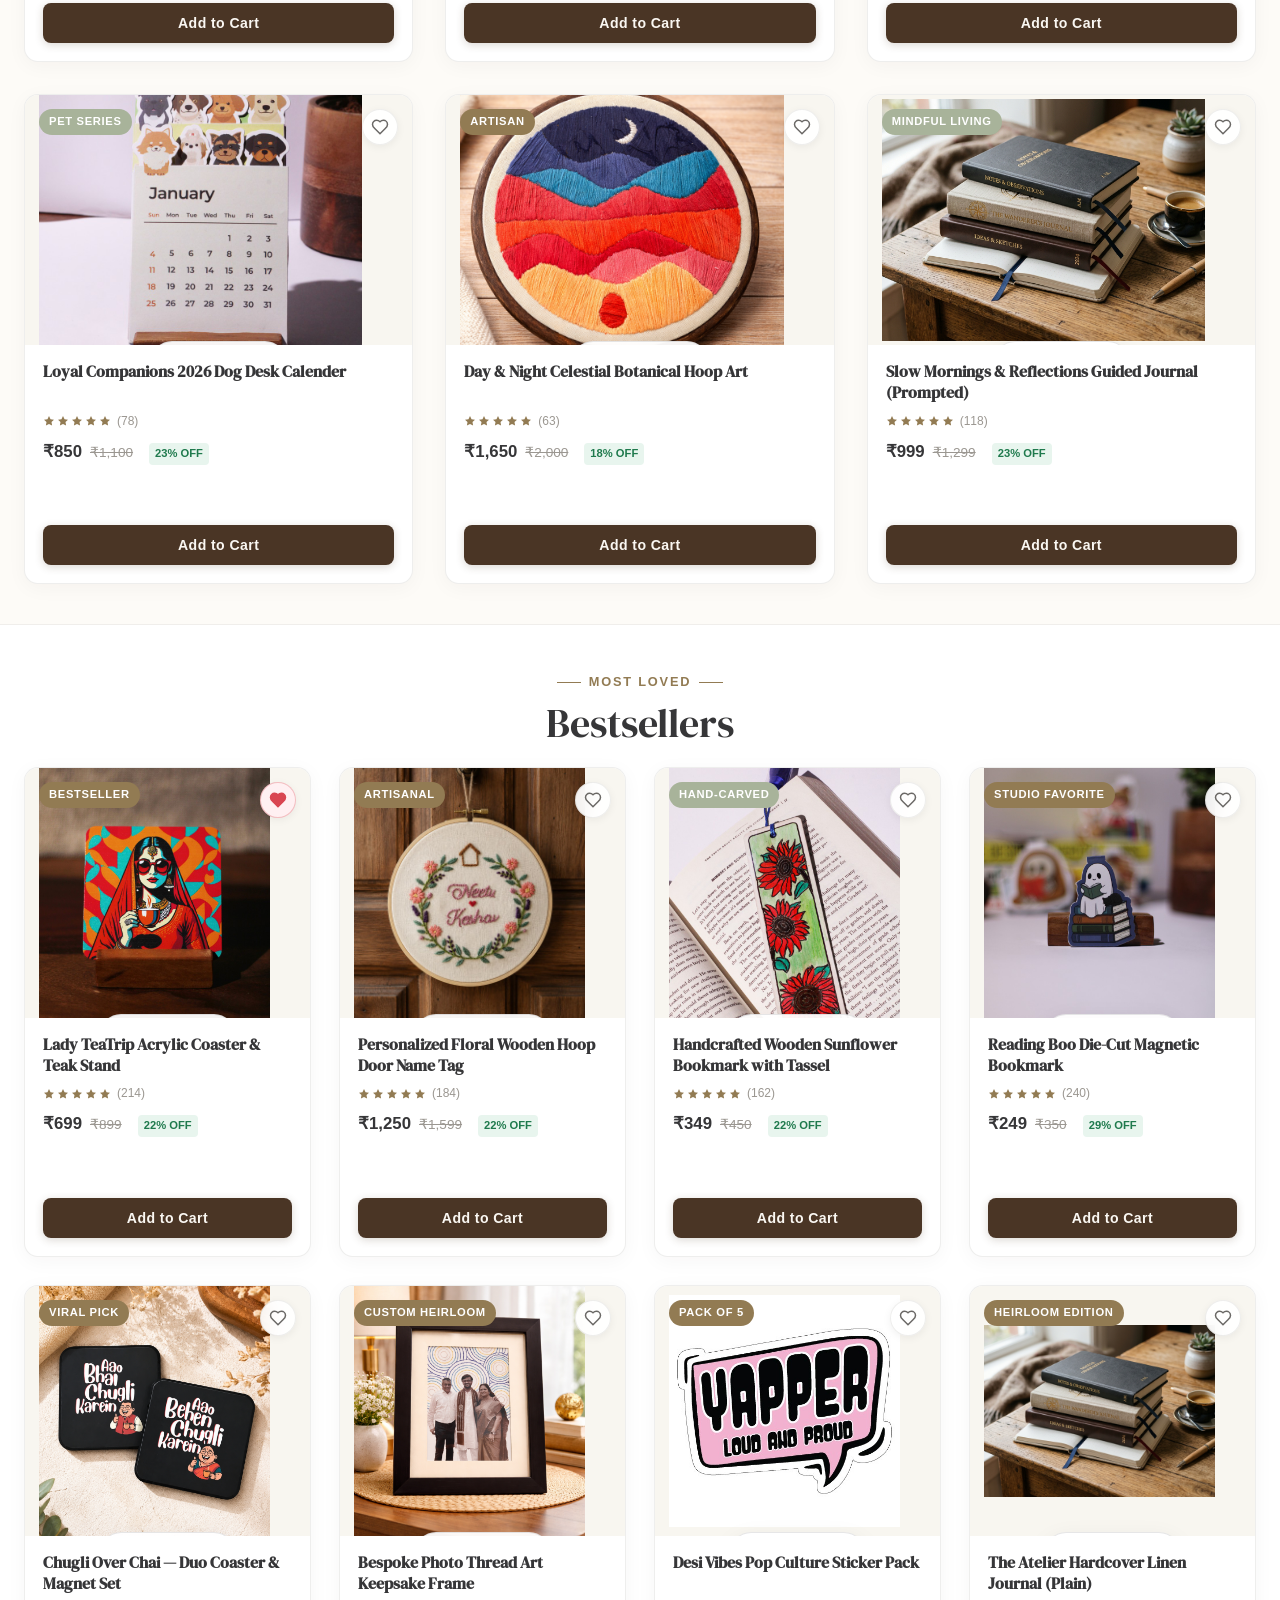
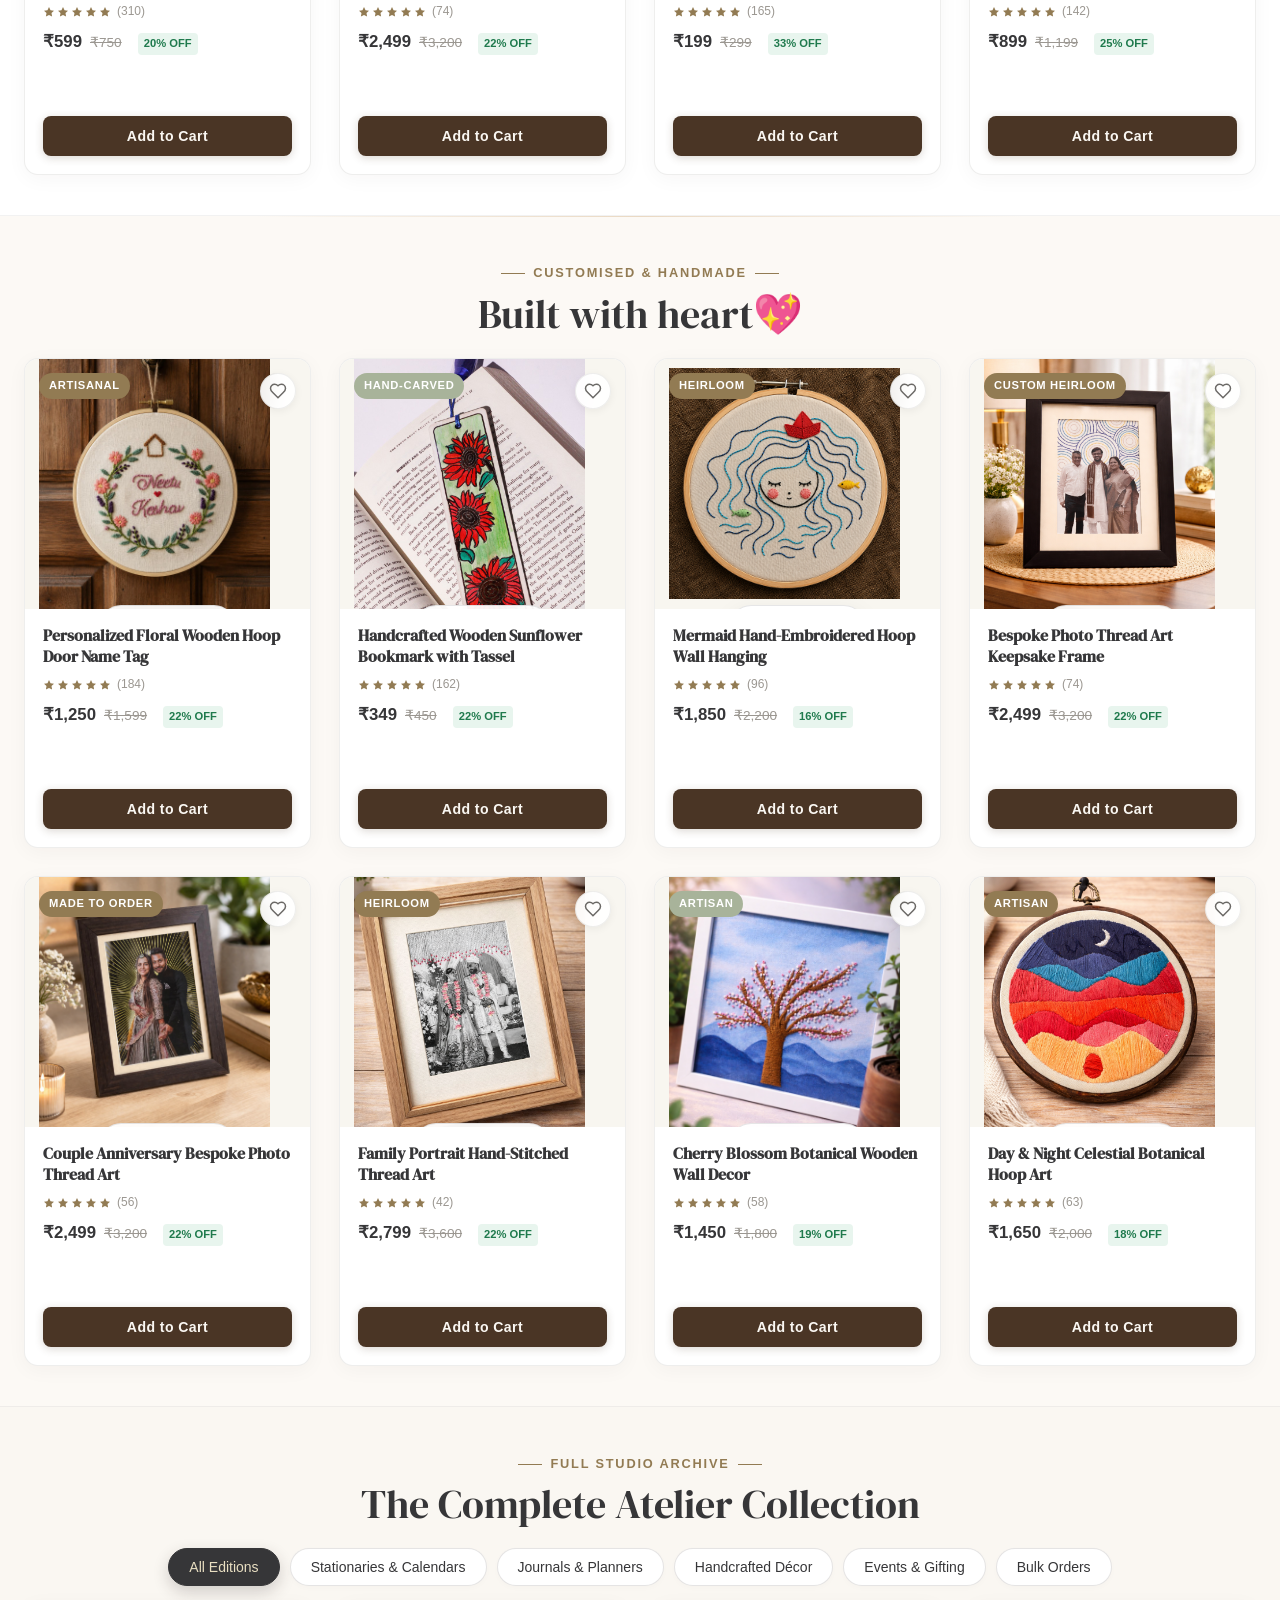
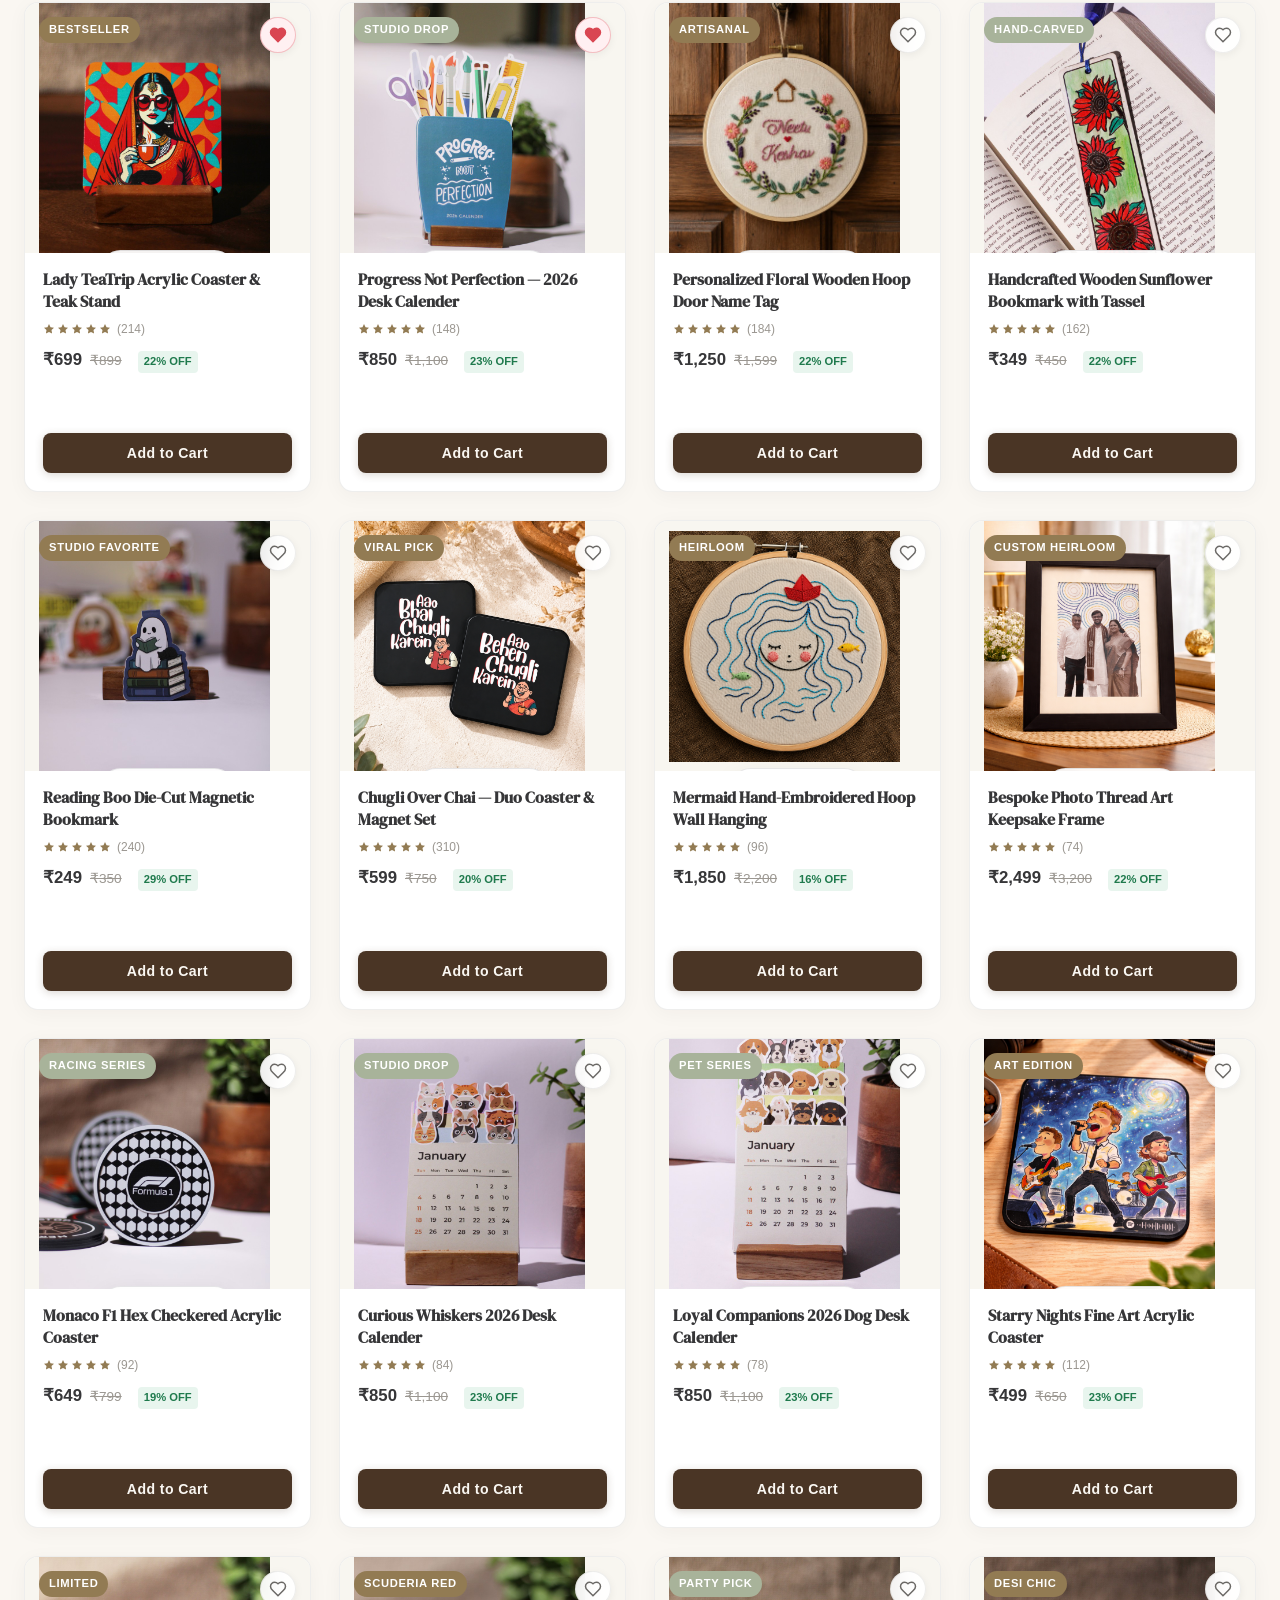
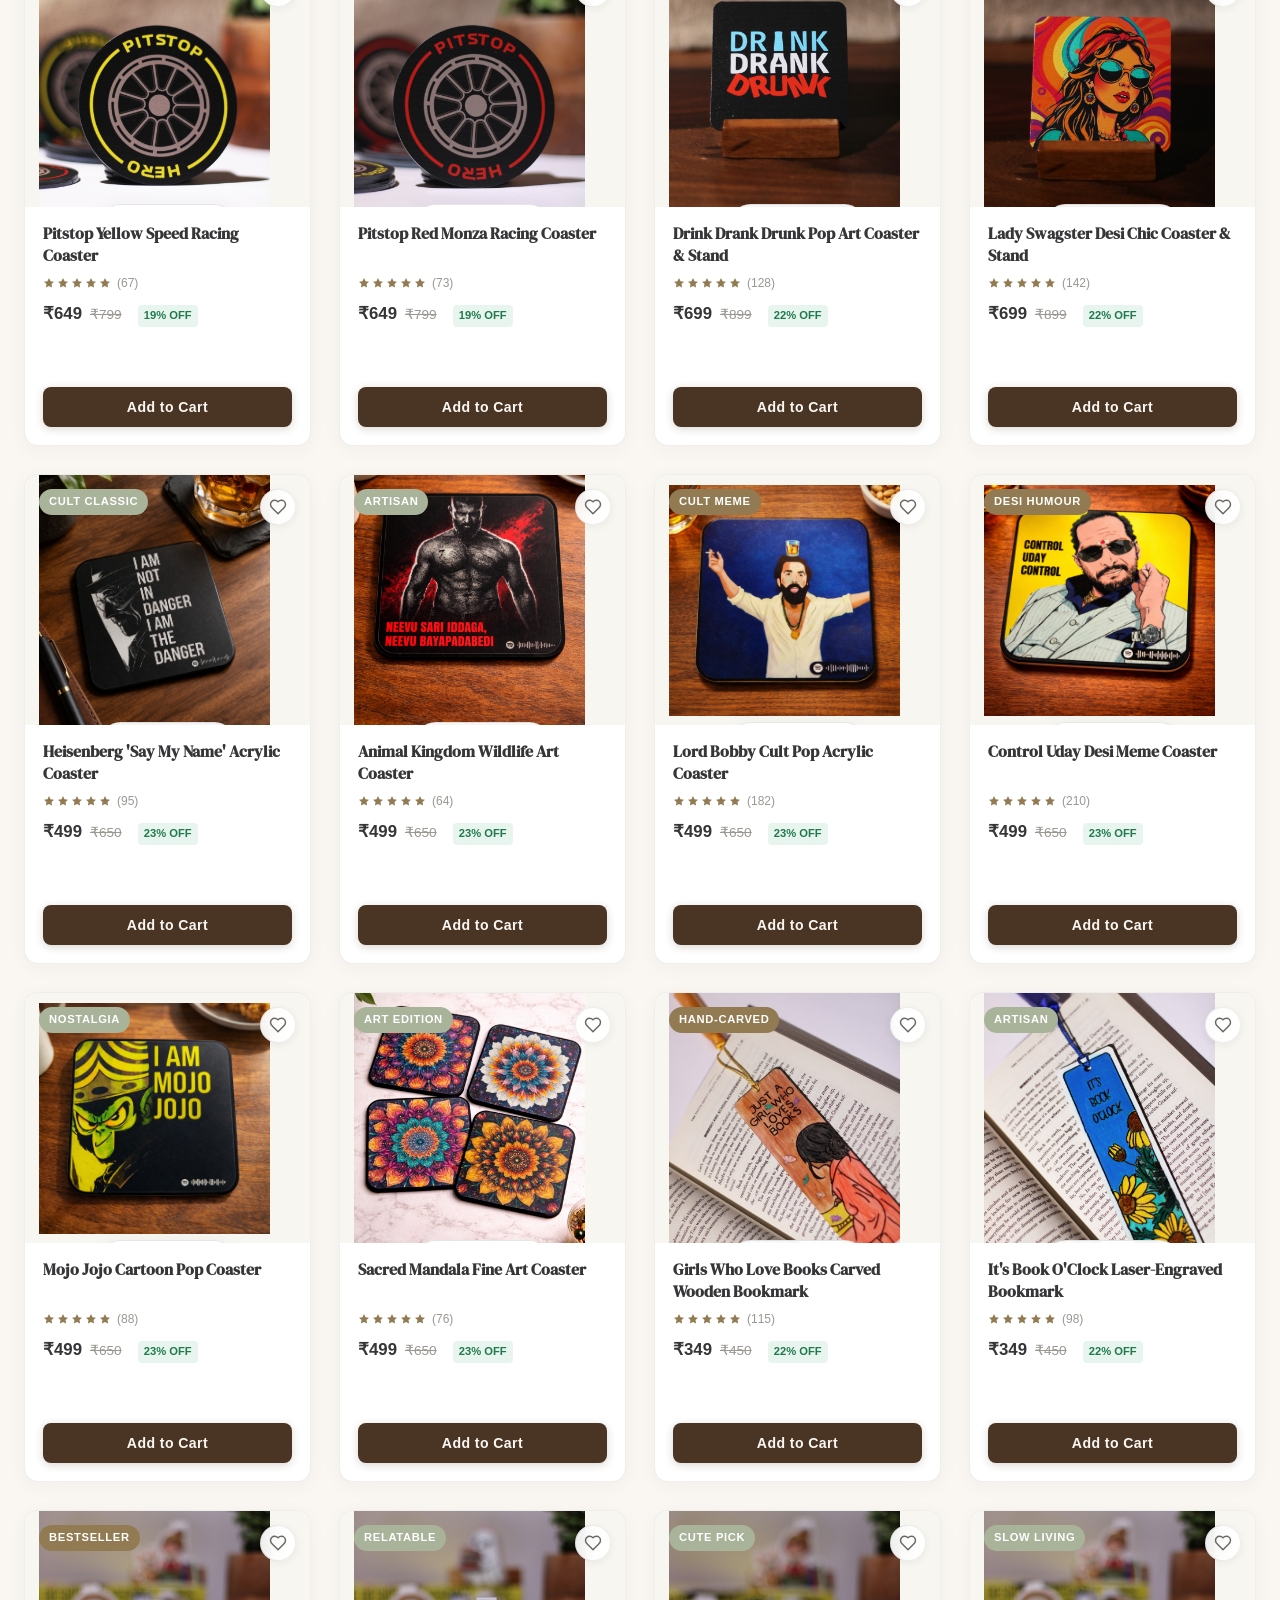
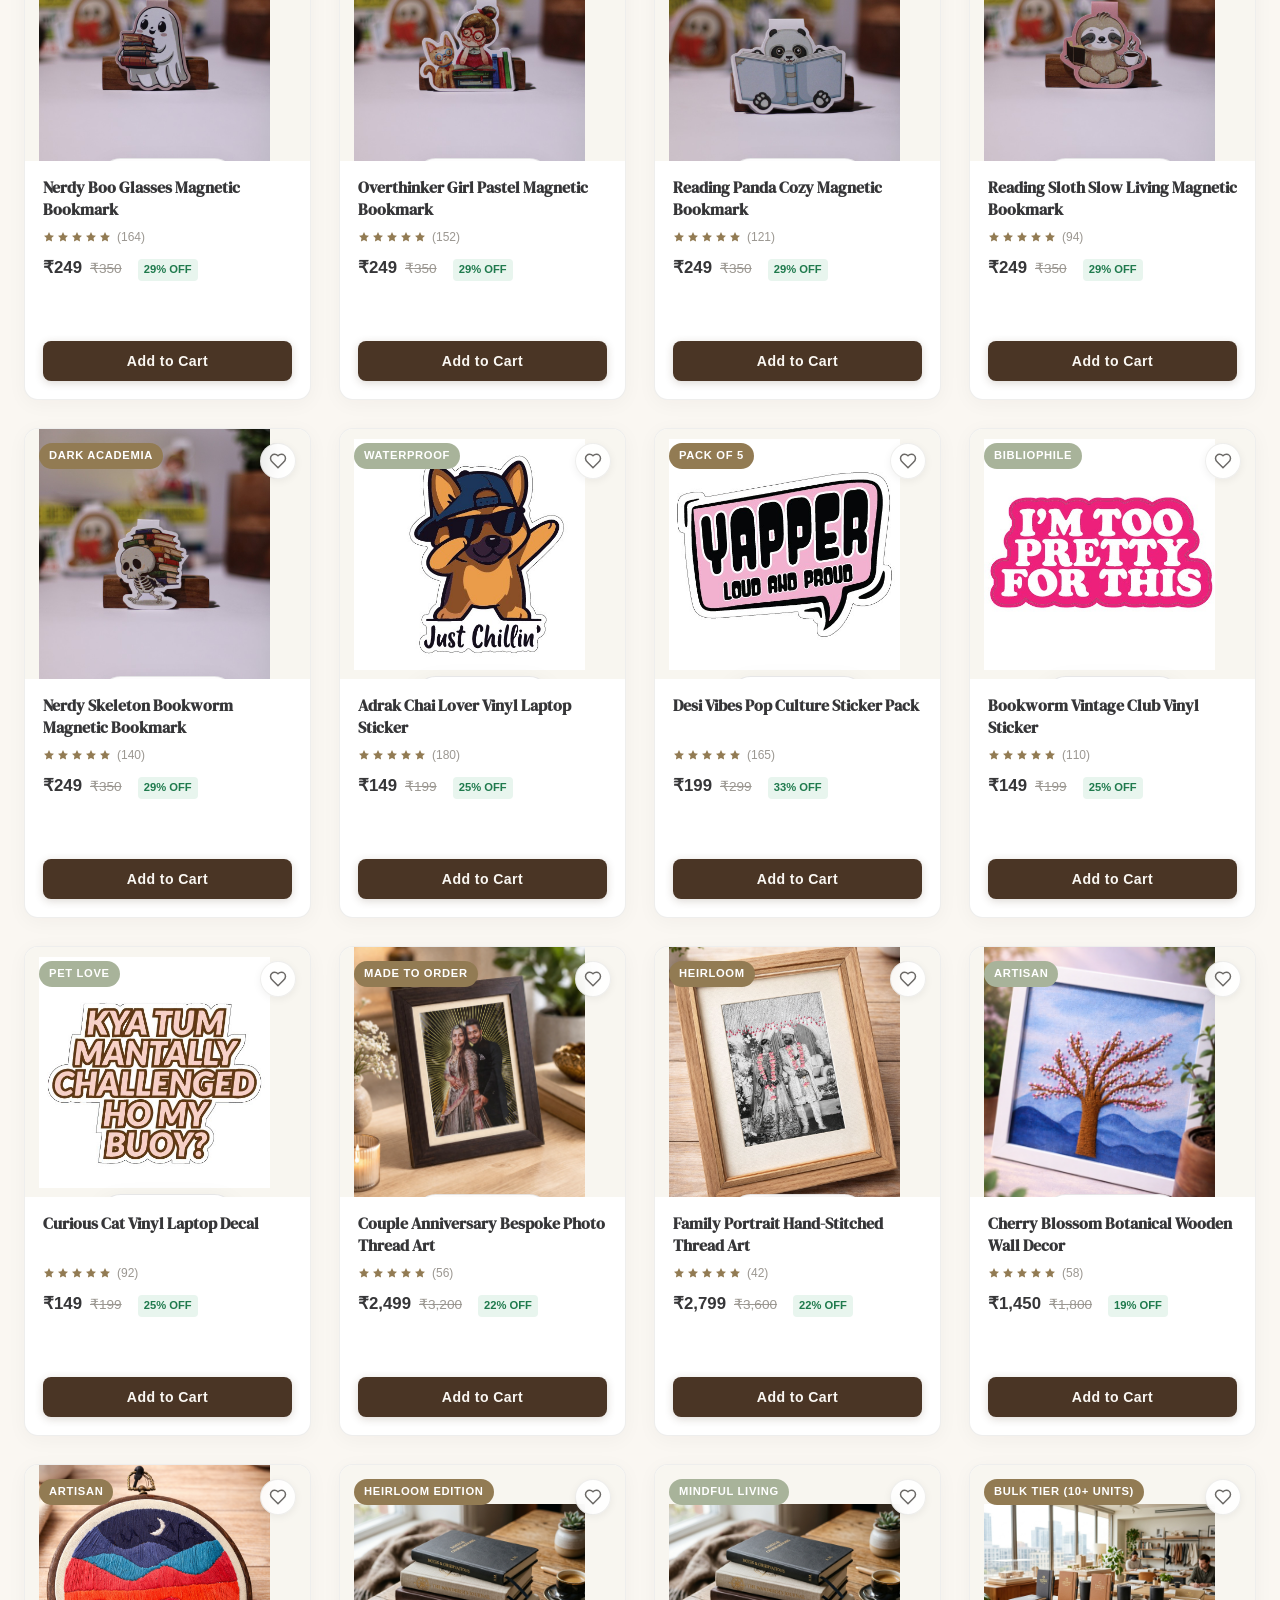
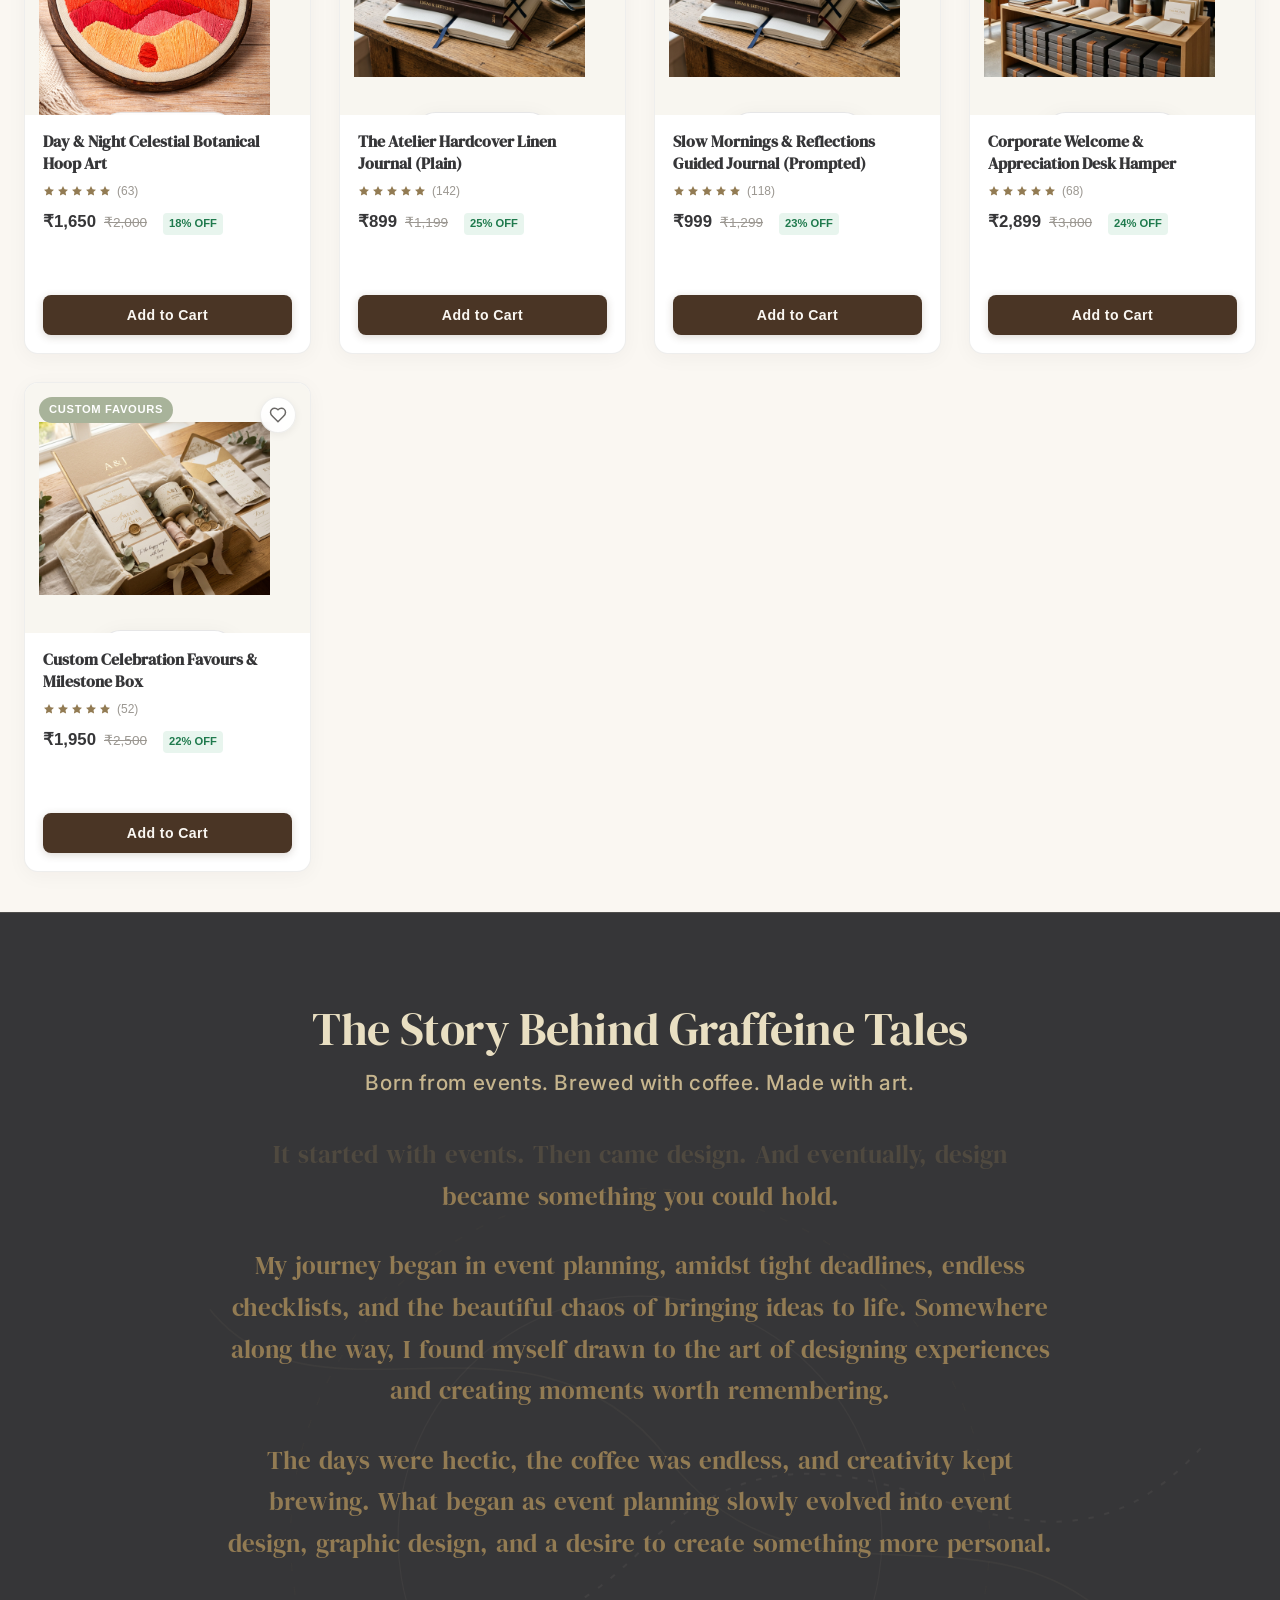
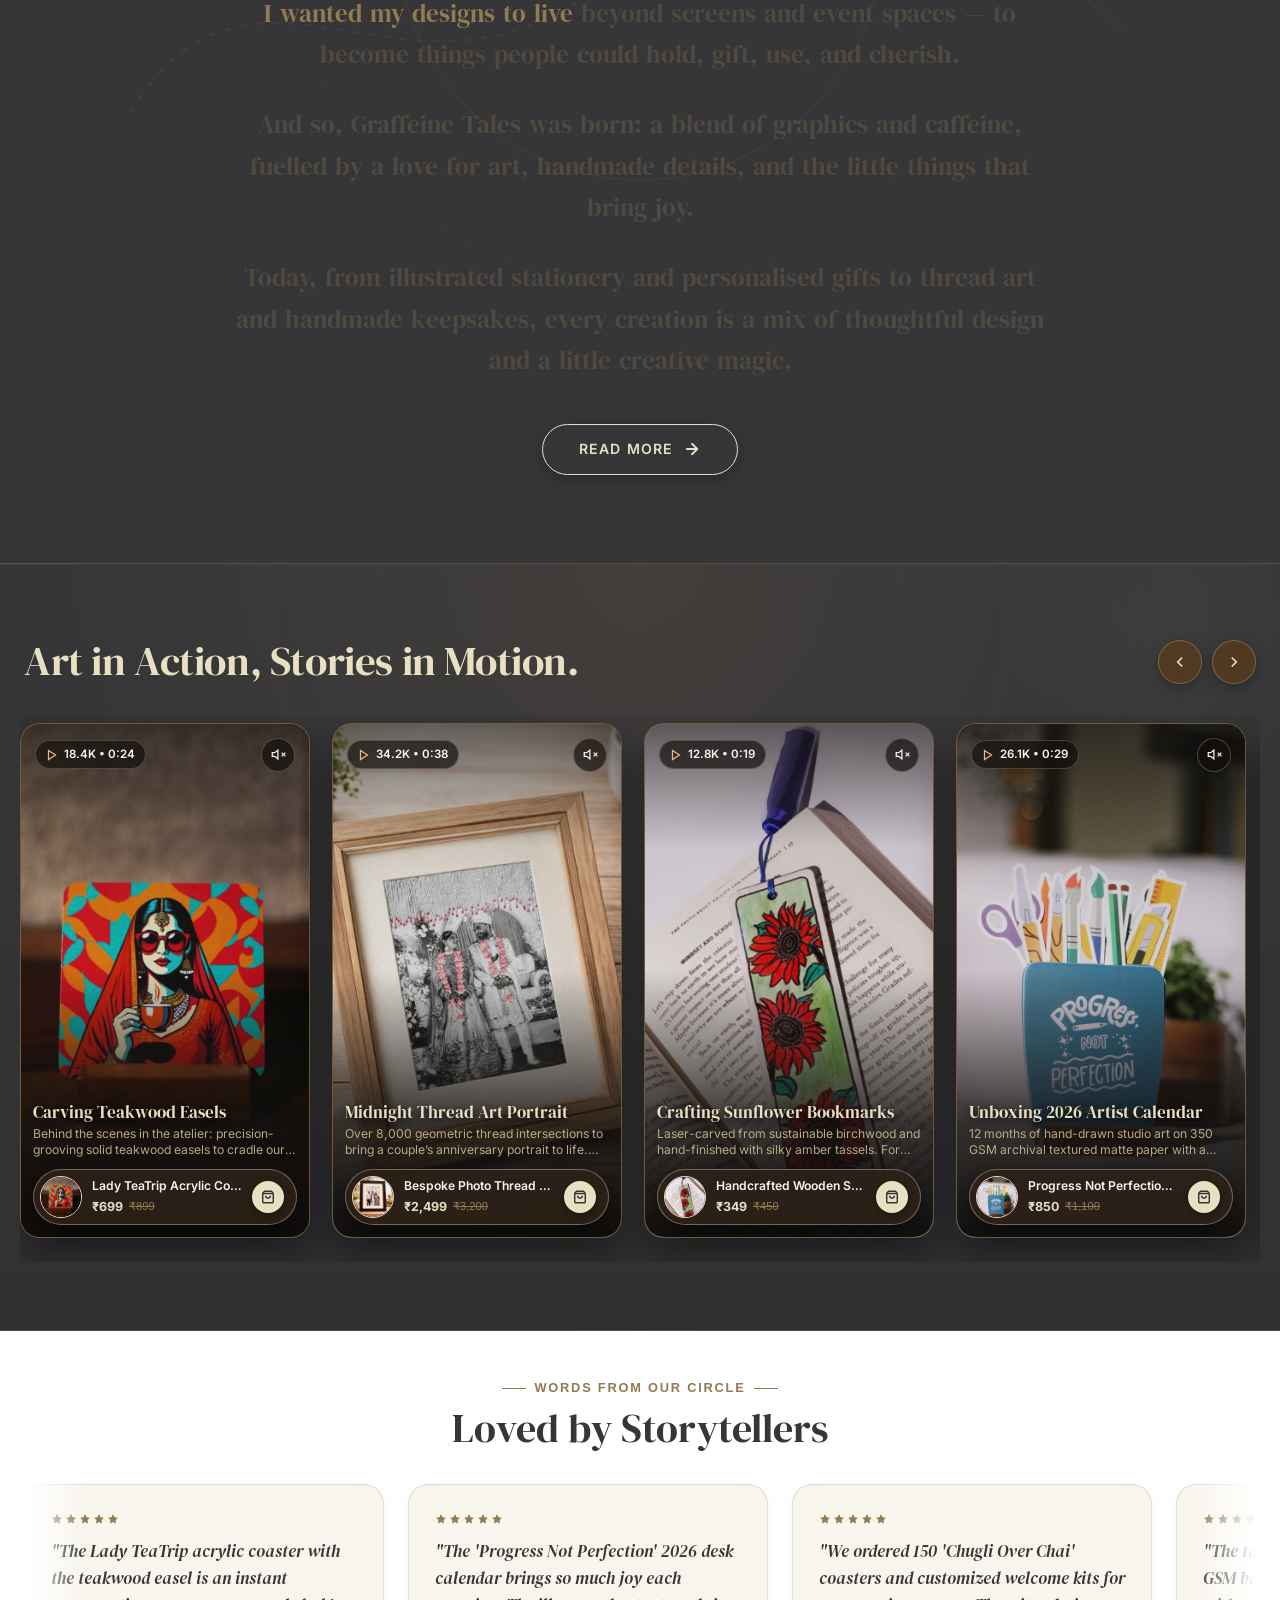
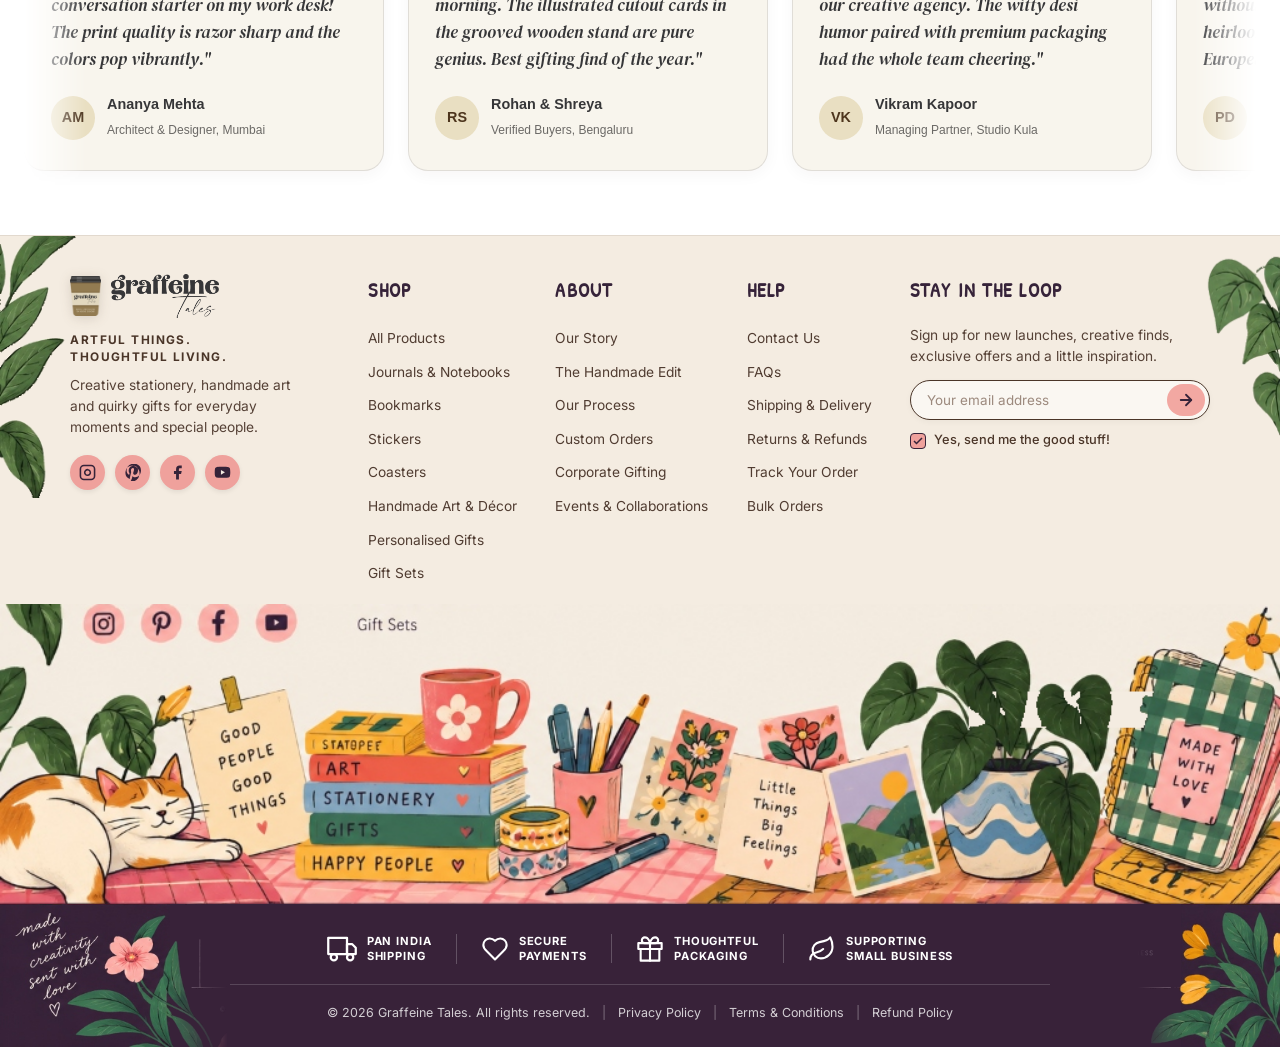
==== commit 7f3e9ea9: "feat: build side cart drawer with Nua functionality adapted to Graffeine Tales palette" ====
--- a/index.html
+++ b/index.html
@@ -16,6 +16,7 @@
   
   <!-- Stylesheet -->
   <link rel="stylesheet" href="styles.css" />
+  <link rel="stylesheet" href="css/cart-drawer.css" />
 </head>
 <body>
 
@@ -71,7 +72,7 @@
                     </a>
                   </li>
                   <li class="mega-subitem">
-                    <a href="#catalogue-section">
+                    <a href="sticker-pdp.html">
                       <span class="sub-title">Laptop &amp; Phone Stickers</span>
                       <span class="sub-desc">Waterproof vinyl with witty desi pop art</span>
                     </a>
@@ -1903,7 +1904,456 @@
   </div>
 
 
-  <!-- Script -->
+  <!-- =========================================================================
+       SIDE CART DRAWER & JUSPAY MODALS (NUA FUNCTIONALITY + GTB BRAND SYSTEM)
+       ========================================================================= -->
+  <!-- Confetti Celebration Canvas -->
+  <canvas id="gtbConfettiCanvas" class="gtb-confetti-canvas"></canvas>
+
+  <!-- Side Cart Drawer Overlay -->
+  <div id="cart-drawer-overlay" class="cart-drawer-overlay" aria-hidden="true">
+    <div class="cart-drawer-sheet" role="dialog" aria-modal="true" aria-labelledby="cartDrawerTitle">
+      
+      <!-- 1. Header -->
+      <header class="cart-drawer-header">
+        <div class="cart-header-title-wrap">
+          <h2 class="header-cart-title" id="cartDrawerTitle">YOUR CART</h2>
+          <span class="header-items-badge" id="drawerHeaderCount">1 item</span>
+        </div>
+        <button class="btn-drawer-close" id="btnDrawerClose" aria-label="Close Cart">&times;</button>
+      </header>
+
+      <!-- 2. Checkout Stepper (Cart → Address → Payment) -->
+      <nav class="checkout-stepper" aria-label="Checkout Progress">
+        <div class="step-item active" onclick="if(window.cartApp)cartApp.scrollToSummary()" title="Step 1: Your Cart">
+          <span class="step-circle"></span>
+          <span class="step-label">Cart</span>
+        </div>
+        <div class="step-divider-line"></div>
+        <div class="step-item" onclick="if(window.cartApp)cartApp.proceedToCheckout()" title="Step 2: Shipping Address">
+          <span class="step-circle"></span>
+          <span class="step-label">Address</span>
+        </div>
+        <div class="step-divider-line"></div>
+        <div class="step-item" onclick="if(window.cartApp)cartApp.proceedToCheckout()" title="Step 3: Secure Payment">
+          <span class="step-circle"></span>
+          <span class="step-label">Payment</span>
+        </div>
+      </nav>
+
+      <!-- Main Scrollable Body -->
+      <main class="cart-scroll-content">
+
+        <!-- 2. SERVER-DRIVEN MILESTONE PROGRESS BAR -->
+        <section class="reference-milestone-card" aria-label="Milestone Rewards">
+          <div class="milestone-track-section">
+            <div class="milestone-track-line">
+              <div id="milestoneFillBar" class="milestone-track-progress" style="width: 15%;"></div>
+            </div>
+
+            <!-- Nodes: 499, 749, 999 targets with balanced spacing -->
+            <div class="milestone-nodes-row">
+              <!-- Node 1: ₹499 Free Shipping -->
+              <div id="node499" class="m-node-col" style="left: 25%;">
+                <div class="m-threshold">₹499</div>
+                <div class="m-dot-circle">
+                  <span class="m-dot-icon">✓</span>
+                </div>
+                <div class="m-title">Free Shipping</div>
+              </div>
+
+              <!-- Node 2: ₹749 Free Stickers & Art Print -->
+              <div id="node749" class="m-node-col" style="left: 60%;">
+                <div class="m-threshold">₹749</div>
+                <div class="m-dot-circle">
+                  <span class="m-dot-icon">✓</span>
+                </div>
+                <div class="m-title">Free Stickers</div>
+              </div>
+
+              <!-- Node 3: ₹999 1-Year VIP Membership -->
+              <div id="node899" class="m-node-col" style="left: 90%;">
+                <div class="m-threshold">₹999</div>
+                <div class="m-dot-circle">
+                  <span class="m-dot-icon">✓</span>
+                </div>
+                <div class="m-title">Studio VIP</div>
+              </div>
+            </div>
+
+            <!-- Pointer Caret pointing down to Active Reward Banner -->
+            <div id="milestoneCaret" class="milestone-caret-down" style="left: 25%;"></div>
+          </div>
+
+          <!-- Active Unlocked Banner -->
+          <div id="milestoneActiveBanner" class="milestone-active-banner">
+            <div class="banner-gift-icon" id="bannerGiftIcon">🎁</div>
+            <div class="banner-text-col">
+              <div class="banner-headline" id="bannerHeadline">Add ₹150 more for Free Shipping!</div>
+              <div class="banner-timer" id="bannerTimer">19:29 min left to checkout</div>
+            </div>
+          </div>
+        </section>
+
+        <!-- 3. CART LINE ITEMS CONTAINER -->
+        <section class="cart-items-section" aria-label="Cart Items">
+          <div id="cartItemsContainer" class="cart-items-container">
+            <!-- Dynamically populated by cart-drawer.js -->
+          </div>
+
+          <!-- Impulse Add-on checkbox offer (Locked to Limit 1) -->
+          <div id="sheetMaskAddonBump" class="sheet-mask-addon-bump">
+            <label class="addon-checkbox-label" for="sheetMaskCheckbox">
+              <input type="checkbox" id="sheetMaskCheckbox" class="addon-checkbox" onchange="if(window.cartApp)cartApp.toggleUpsellAddon(this.checked)" />
+              <span class="custom-checkbox-box" aria-hidden="true">
+                <svg class="check-svg" width="11" height="11" viewBox="0 0 24 24" fill="none" stroke="currentColor" stroke-width="3" stroke-linecap="round" stroke-linejoin="round">
+                  <polyline points="20 6 9 17 4 12"></polyline>
+                </svg>
+              </span>
+              <span class="addon-copy-wrap">
+                <span id="sheetMaskCopyText" class="addon-copy-text">✦ Add Holographic Gold Foil Bookmark worth <span class="addon-mrp-cut">₹249</span> for just <span class="addon-deal-price">₹99</span></span>
+              </span>
+              <img src="assets/products/wood_flower_bookmark.jpg" alt="Gold Foil Bookmark" class="addon-mini-thumb" loading="lazy" />
+            </label>
+          </div>
+        </section>
+
+        <!-- 4. COUPON & OFFERS SECTION -->
+        <section class="coupon-section" aria-label="Coupon and Offers">
+          <!-- Coupon Input Box -->
+          <div class="coupon-input-row">
+            <input type="text" id="couponInput" class="coupon-input" placeholder="Enter coupon code" autocomplete="off" />
+            <button type="button" id="btnApplyCoupon" class="btn-apply-coupon" onclick="if(window.cartApp)cartApp.applyEnteredCoupon()">Apply</button>
+          </div>
+          <div id="couponAppliedFeedback" class="coupon-applied-feedback" style="display:none;"></div>
+
+          <!-- Horizontal Coupon Offer Cards Carousel -->
+          <div id="quickCouponCardsContainer" class="coupon-cards-scroll">
+            <!-- Dynamically populated and auto-shuffled by cart-drawer.js -->
+          </div>
+
+          <!-- View All Offers Toggle Link -->
+          <div class="view-offers-toggle" onclick="if(window.cartApp)cartApp.toggleAllOffersModal()">
+            <span>View all offers</span>
+            <span class="chevron-arrow">›</span>
+          </div>
+        </section>
+
+        <div class="section-divider"></div>
+
+        <!-- 5. "BEST PAIRED WITH" SECTION (Cross-sell Add-Ons) -->
+        <section class="you-may-also-like-section" aria-label="Best Paired With">
+          <div class="cross-sell-header-row">
+            <h3 class="section-title-bold">Best paired with</h3>
+            <div class="carousel-nav-arrows">
+              <button class="carousel-arrow-btn" onclick="if(window.cartApp)cartApp.scrollCrossSell(-1)" aria-label="Previous product" title="Previous">‹</button>
+              <button class="carousel-arrow-btn" onclick="if(window.cartApp)cartApp.scrollCrossSell(1)" aria-label="Next product" title="Next">›</button>
+            </div>
+          </div>
+          
+          <div id="crossSellCarousel" class="recommended-products-scroll" tabindex="0" aria-label="Best paired with recommendations carousel">
+            
+            <!-- Card 1: Lady TeaTrip Acrylic Coaster -->
+            <div class="rec-card">
+              <div class="rec-img-wrap">
+                <img src="assets/products/lady_teatrip.jpg" alt="Lady TeaTrip Acrylic Coaster" loading="lazy" />
+              </div>
+              <div class="rec-title">Lady TeaTrip Coaster &amp; Stand</div>
+              <div class="rec-price-row">
+                <span class="rec-mrp">₹899</span>
+                <span class="rec-price">₹699</span>
+              </div>
+              <button class="btn-rec-add" data-sku="prod-1" onclick="if(window.cartApp)cartApp.rapidAddOn('prod-1', this)">+ Add</button>
+            </div>
+
+            <!-- Card 2: 2026 Artist Calendar -->
+            <div class="rec-card">
+              <div class="rec-img-wrap">
+                <img src="assets/products/artist_calendar.jpg" alt="Progress Not Perfection Calendar" loading="lazy" />
+              </div>
+              <div class="rec-title">2026 Desk Calendar &amp; Easel</div>
+              <div class="rec-price-row">
+                <span class="rec-mrp">₹999</span>
+                <span class="rec-price">₹850</span>
+              </div>
+              <button class="btn-rec-add" data-sku="prod-2" onclick="if(window.cartApp)cartApp.rapidAddOn('prod-2', this)">+ Add</button>
+            </div>
+
+            <!-- Card 3: Wooden Sunflower Bookmark -->
+            <div class="rec-card">
+              <div class="rec-img-wrap">
+                <img src="assets/products/wood_flower_bookmark.jpg" alt="Wooden Sunflower Bookmark" loading="lazy" />
+              </div>
+              <div class="rec-title">Sunflower Wood Bookmark</div>
+              <div class="rec-price-row">
+                <span class="rec-mrp">₹449</span>
+                <span class="rec-price">₹349</span>
+              </div>
+              <button class="btn-rec-add" data-sku="prod-4" onclick="if(window.cartApp)cartApp.rapidAddOn('prod-4', this)">+ Add</button>
+            </div>
+
+            <!-- Card 4: Reading Boo Die-Cut Bookmark -->
+            <div class="rec-card">
+              <div class="rec-img-wrap">
+                <img src="assets/products/magnetic_reading_boo.jpg" alt="Reading Boo Bookmark" loading="lazy" />
+              </div>
+              <div class="rec-title">Reading Boo Magnetic Bookmark</div>
+              <div class="rec-price-row">
+                <span class="rec-mrp">₹299</span>
+                <span class="rec-price">₹249</span>
+              </div>
+              <button class="btn-rec-add" data-sku="prod-5" onclick="if(window.cartApp)cartApp.rapidAddOn('prod-5', this)">+ Add</button>
+            </div>
+
+            <!-- Card 5: Desi Bollywood Sticker Pack -->
+            <div class="rec-card">
+              <div class="rec-img-wrap">
+                <img src="assets/products/sticker_chai_lover.jpg" alt="Desi Bollywood Sticker Pack" loading="lazy" />
+              </div>
+              <div class="rec-title">Bollywood Cult Sticker Pack</div>
+              <div class="rec-price-row">
+                <span class="rec-mrp">₹449</span>
+                <span class="rec-price">₹349</span>
+              </div>
+              <button class="btn-rec-add" data-sku="prod-32" onclick="if(window.cartApp)cartApp.rapidAddOn('prod-32', this)">+ Add</button>
+            </div>
+
+            <!-- Card 6: Tuxedo Cat & Tea Decal Pack -->
+            <div class="rec-card">
+              <div class="rec-img-wrap">
+                <img src="assets/products/sticker_cat_lover.jpg" alt="Tuxedo Cat Sticker Pack" loading="lazy" />
+              </div>
+              <div class="rec-title">Tuxedo Cat &amp; Tea Decals</div>
+              <div class="rec-price-row">
+                <span class="rec-mrp">₹399</span>
+                <span class="rec-price">₹299</span>
+              </div>
+              <button class="btn-rec-add" data-sku="prod-31" onclick="if(window.cartApp)cartApp.rapidAddOn('prod-31', this)">+ Add</button>
+            </div>
+
+          </div>
+        </section>
+
+        <div class="section-divider"></div>
+
+        <!-- 6. "PRICE SUMMARY" SECTION -->
+        <section class="price-summary-section" id="priceSummarySection" aria-label="Price Summary">
+          <h3 class="section-title-bold">PRICE SUMMARY</h3>
+          
+          <div class="summary-row">
+            <span>Item MRP</span>
+            <span id="summaryItemMrp">₹0</span>
+          </div>
+          <div id="summarySavingsRow" class="summary-row savings" style="display:flex;">
+            <span>Product discount</span>
+            <span id="summarySavingsVal">-₹0</span>
+          </div>
+          <div id="summaryCouponRow" class="summary-row savings" style="display:none;">
+            <span>Coupon discount</span>
+            <span id="summaryCouponVal">-₹0</span>
+          </div>
+          <div id="summaryVipRow" class="summary-row savings" style="display:none;">
+            <span>Studio VIP (5% Off)</span>
+            <span id="summaryVipVal">-₹0</span>
+          </div>
+          <div id="summaryShippingRow" class="summary-row" style="display:flex;">
+            <span>Shipping fee</span>
+            <span id="summaryShippingFee">₹99</span>
+          </div>
+
+          <div class="summary-dotted-line"></div>
+
+          <div class="summary-row grand-total-row">
+            <span>Grand total</span>
+            <span id="summaryGrandTotal">₹0</span>
+          </div>
+          <div class="summary-subtext">Inclusive of all taxes &amp; artisanal gift packaging</div>
+
+          <!-- Payment Trust Logos & 100% Secured Badge -->
+          <div class="payment-trust-row">
+            <div class="payment-logos-list">
+              <span class="pay-logo-badge visa" title="Visa">
+                <img src="assets/cart/visa.svg" alt="Visa" class="pay-logo-img">
+              </span>
+              <span class="pay-logo-badge mc" title="Mastercard">
+                <img src="assets/cart/mastercard.svg" alt="Mastercard" class="pay-logo-img">
+              </span>
+              <span class="pay-logo-badge upi" title="UPI">
+                <img src="assets/cart/upi.svg" alt="UPI" class="pay-logo-img">
+              </span>
+              <span class="pay-logo-badge rupay" title="RuPay">
+                <img src="assets/cart/rupay.svg" alt="RuPay" class="pay-logo-img">
+              </span>
+            </div>
+            <div class="secured-shield">
+              <span class="shield-icon">🛡️</span>
+              <span>100% Secured Payments</span>
+            </div>
+          </div>
+        </section>
+
+        <!-- 7. PREPAID REWARDS BANNER -->
+        <section class="prepaid-rewards-banner" aria-label="Prepaid Rewards">
+          <div class="prepaid-left">
+            <span class="prepaid-icon">🎁</span>
+            <span class="prepaid-text"><strong>₹100</strong> in rewards on Prepaid Orders</span>
+          </div>
+          <button class="btn-prepaid-view" onclick="if(window.cartApp)cartApp.showPrepaidRewardsInfo()">View ›</button>
+        </section>
+
+      </main>
+
+      <!-- 8. STICKY BOTTOM CHECKOUT BAR -->
+      <footer class="sticky-checkout-bar">
+        <div class="bottom-price-view" id="bottomPriceView" onclick="if(window.cartApp)cartApp.scrollToSummary()" title="Tap to view Price Summary">
+          <span class="bottom-grand-total" id="bottomGrandTotal">₹0</span>
+        </div>
+
+        <button id="btnProceedBuy" class="btn-checkout-primary">
+          <span>PROCEED TO BUY</span>
+        </button>
+      </footer>
+
+    </div>
+  </div>
+
+  <!-- 8.5. ALL OFFERS & MILESTONE REWARDS MODAL (Slide-up Drawer) -->
+  <div id="allOffersModal" class="offers-modal-backdrop" aria-hidden="true" onclick="if(event.target===this && window.cartApp)cartApp.closeOffersModal()">
+    <div class="offers-modal-sheet" role="dialog" aria-modal="true" aria-labelledby="offersSheetTitle">
+      <div class="offers-sheet-handle"></div>
+      <div class="offers-modal-header">
+        <div class="offers-header-text">
+          <h3 id="offersSheetTitle" class="offers-sheet-title">Offers &amp; Milestone Rewards</h3>
+          <p class="offers-sheet-subtitle">Unlock maximum savings with tier rewards &amp; promo codes</p>
+        </div>
+        <button class="btn-close-offers" onclick="if(window.cartApp)cartApp.closeOffersModal()" aria-label="Close offers">
+          <svg width="18" height="18" viewBox="0 0 24 24" fill="none" stroke="currentColor" stroke-width="2.2" stroke-linecap="round" stroke-linejoin="round">
+            <line x1="18" y1="6" x2="6" y2="18"></line>
+            <line x1="6" y1="6" x2="18" y2="18"></line>
+          </svg>
+        </button>
+      </div>
+
+      <div class="offers-modal-body">
+        <!-- Milestone Tier Offers Section -->
+        <div class="offers-section-block">
+          <div class="offers-section-heading">
+            <span class="offers-tag-pill milestones">🏆 MILESTONE REWARDS</span>
+            <span class="offers-section-desc">Progress unlocks automatically</span>
+          </div>
+          <div id="offersMilestonesList" class="offers-cards-list">
+            <!-- Dynamically populated by cart-drawer.js -->
+          </div>
+        </div>
+
+        <!-- Promo Codes Section -->
+        <div class="offers-section-block" style="margin-top: 18px;">
+          <div class="offers-section-heading">
+            <span class="offers-tag-pill coupons">🎟️ COUPON CODES</span>
+            <span class="offers-section-desc">Tap to apply instantly</span>
+          </div>
+          <div id="offersCouponsList" class="offers-cards-list">
+            <!-- Dynamically populated by cart-drawer.js -->
+          </div>
+        </div>
+      </div>
+    </div>
+  </div>
+
+  <!-- 9. JUSPAY EXPRESS CHECKOUT MODAL SIMULATOR -->
+  <div id="juspayModalBackdrop" class="juspay-modal-backdrop" aria-hidden="true">
+    <div class="juspay-modal" role="dialog" aria-modal="true" aria-labelledby="juspayTitle">
+      <div class="juspay-modal-header">
+        <div class="juspay-brand-left">
+          <span class="juspay-logo-badge">JUSPAY</span>
+          <div class="juspay-order-meta">
+            <span class="juspay-order-id" id="juspayOrderIdText">GTB_ORD_...</span>
+            <span style="font-size:0.72rem; opacity:0.8;">Hypercheckout Express</span>
+          </div>
+        </div>
+        <div>
+          <span class="juspay-amount-due" id="juspayAmountDueText">₹0.00</span>
+          <button id="btnCloseJuspay" class="btn-close-juspay" aria-label="Close">&times;</button>
+        </div>
+      </div>
+
+      <div id="juspayModalBody" class="juspay-modal-body">
+        <div class="payment-tabs">
+          <button class="pay-tab-btn active" data-tab="tabUpi" data-method="UPI"><span>⚡ UPI</span></button>
+          <button class="pay-tab-btn" data-tab="tabCards" data-method="CREDIT_DEBIT_CARDS"><span>💳 Cards</span></button>
+          <button class="pay-tab-btn" data-tab="tabNetBanking" data-method="NETBANKING"><span>🏛️ NetBanking</span></button>
+        </div>
+
+        <div id="tabUpi" class="pay-panel active">
+          <div class="upi-apps-row">
+            <div class="upi-app-card selected"><span class="upi-app-icon">📱</span><span class="upi-app-label">GPay</span></div>
+            <div class="upi-app-card"><span class="upi-app-icon">📱</span><span class="upi-app-label">PhonePe</span></div>
+            <div class="upi-app-card"><span class="upi-app-icon">📲</span><span class="upi-app-label">Paytm</span></div>
+            <div class="upi-app-card"><span class="upi-app-icon">⚡</span><span class="upi-app-label">CRED</span></div>
+          </div>
+          <div class="upi-divider">or enter UPI ID</div>
+          <div class="vpa-input-group">
+            <input type="text" class="vpa-input" value="storyteller@okaxis" />
+          </div>
+        </div>
+
+        <div id="tabCards" class="pay-panel">
+          <div class="card-form-grid">
+            <div class="form-group">
+              <label>Card Number</label>
+              <input type="text" class="form-control" value="4532 •••• •••• 8821" />
+            </div>
+            <div class="form-row-2">
+              <div class="form-group">
+                <label>Expiry</label>
+                <input type="text" class="form-control" value="08/29" />
+              </div>
+              <div class="form-group">
+                <label>CVV</label>
+                <input type="password" class="form-control" value="821" maxlength="4" />
+              </div>
+            </div>
+          </div>
+        </div>
+
+        <div id="tabNetBanking" class="pay-panel">
+          <div class="banks-grid">
+            <div class="bank-option selected">HDFC Bank</div>
+            <div class="bank-option">ICICI Bank</div>
+            <div class="bank-option">State Bank of India</div>
+          </div>
+        </div>
+
+        <button id="btnSubmitPayment" class="btn-submit-payment">
+          <span>Pay Authoritative <span id="juspaySubmitAmount">₹0.00</span></span>
+        </button>
+      </div>
+
+      <div id="juspayProcessingState" class="juspay-processing-state">
+        <div class="spinner-ring"></div>
+        <h4 style="font-family:var(--font-serif); font-size:1.1rem; color:var(--gtb-coffee); margin:12px 0 4px;">Processing Payment via Juspay...</h4>
+        <p style="font-size:0.8rem; color:var(--gtb-tan);">Authorizing secure transaction via payment gateway.</p>
+      </div>
+
+      <div id="orderSuccessCard" class="order-success-card">
+        <div class="success-check-icon">✓</div>
+        <h3 class="success-title">Order Confirmed!</h3>
+        <p style="font-size:0.82rem; color:var(--gtb-tan);">Thank you for choosing Graffeine Tales!</p>
+        <div class="order-receipt-box">
+          <div class="receipt-row"><span class="label">Order ID:</span><span id="receiptOrderId" class="val">GTB_ORD_...</span></div>
+          <div class="receipt-row"><span class="label">Payment Method:</span><span id="receiptMethod" class="val">UPI</span></div>
+          <div class="receipt-row"><span class="label">Amount Paid:</span><span id="receiptTotal" class="val">₹0.00</span></div>
+          <div class="receipt-row"><span class="label">Order Date:</span><span id="receiptDate" class="val">Today</span></div>
+          <div class="receipt-row"><span class="label">Delivery ETA:</span><span class="val">3-4 Days (Priority)</span></div>
+        </div>
+        <button onclick="window.juspayModal.close()" class="btn-submit-payment" style="margin-top:0;">Back to Atelier</button>
+      </div>
+    </div>
+  </div>
+
+  <!-- Scripts -->
   <script src="app.js"></script>
+  <script src="js/juspay-modal.js"></script>
+  <script src="js/cart-drawer.js"></script>
 </body>
 </html>
--- a/css/cart-drawer.css
+++ b/css/cart-drawer.css
@@ -0,0 +1,1656 @@
+/* ==========================================================================
+   Graffeine Tales Atelier — High-Converting Production Side Cart Drawer
+   Strictly styled to Graffeine Tales Brand Design System
+   Features: Server/Client Milestones, Confetti, One-Tick Upsell, Coupons,
+   Impulse Cross-Sells, GST Breakdown, and Juspay Hypercheckout.
+   ========================================================================== */
+
+:root {
+  --gtb-paper: #F8F5ED;
+  --gtb-paper-dark: #EFE9DD;
+  --gtb-coffee: #4D351D;
+  --gtb-coffee-hover: #382512;
+  --gtb-espresso: #363638;
+  --gtb-cream: #E9DFC2;
+  --gtb-sand: #C6B58E;
+  --gtb-sand-light: #EFE7D8;
+  --gtb-tan: #927B53;
+  --gtb-gold: #D4AF37;
+  --gtb-gold-light: #FFF8E7;
+  --gtb-sage: #2D6A4F;
+  --gtb-sage-light: #E8F5EE;
+  --gtb-terracotta: #C85A32;
+  --gtb-terracotta-light: #FBEFE9;
+  
+  --font-serif: "DM Serif Display", Georgia, serif;
+  --font-sans: "DM Sans", -apple-system, BlinkMacSystemFont, "Segoe UI", Roboto, sans-serif;
+  --font-script: "Patrick Hand", cursive;
+
+  --shadow-drawer: -12px 0 45px rgba(54, 54, 56, 0.22);
+  --shadow-card: 0 2px 8px rgba(77, 53, 29, 0.05);
+  --shadow-hover: 0 6px 18px rgba(77, 53, 29, 0.08);
+}
+
+/* ==========================================================================
+   CONFETTI CANVAS
+   ========================================================================== */
+.gtb-confetti-canvas {
+  position: fixed;
+  inset: 0;
+  width: 100vw;
+  height: 100vh;
+  pointer-events: none;
+  z-index: 100000;
+}
+
+/* ==========================================================================
+   SIDE CART DRAWER OVERLAY & CONTAINER
+   ========================================================================== */
+.cart-drawer-overlay {
+  position: fixed;
+  inset: 0;
+  background: rgba(30, 27, 25, 0.65);
+  backdrop-filter: blur(6px);
+  -webkit-backdrop-filter: blur(6px);
+  z-index: 99990;
+  opacity: 0;
+  visibility: hidden;
+  transition: opacity 0.35s ease, visibility 0.35s ease;
+  display: flex;
+  justify-content: flex-end;
+}
+
+.cart-drawer-overlay.open,
+.cart-drawer-overlay.active {
+  opacity: 1;
+  visibility: visible;
+}
+
+.cart-drawer-sheet {
+  width: 100%;
+  max-width: 460px;
+  height: 100vh;
+  height: 100dvh;
+  background: var(--gtb-paper);
+  box-shadow: var(--shadow-drawer);
+  display: flex;
+  flex-direction: column;
+  position: relative;
+  overflow: hidden;
+  transform: translateX(100%);
+  transition: transform 0.38s cubic-bezier(0.16, 1, 0.3, 1);
+  border-left: 1px solid rgba(198, 181, 142, 0.4);
+}
+
+.cart-drawer-overlay.open .cart-drawer-sheet,
+.cart-drawer-overlay.active .cart-drawer-sheet {
+  transform: translateX(0);
+}
+
+/* Standalone Viewport Layout when used on /cart.html */
+body.standalone-cart-page {
+  background-color: #EFEBE1;
+  min-height: 100vh;
+  display: flex;
+  justify-content: center;
+  align-items: flex-start;
+  font-family: var(--font-sans);
+  color: var(--gtb-espresso);
+  padding: 0;
+  margin: 0;
+}
+
+body.standalone-cart-page .cart-drawer-sheet {
+  max-width: 480px;
+  transform: none !important;
+  border-left: 1px solid var(--gtb-sand);
+  border-right: 1px solid var(--gtb-sand);
+  min-height: 100vh;
+  box-shadow: 0 0 50px rgba(0, 0, 0, 0.1);
+}
+
+/* ==========================================================================
+   1. DRAWER HEADER
+   ========================================================================== */
+.cart-drawer-header {
+  background: var(--gtb-paper);
+  padding: 16px 20px;
+  display: flex;
+  align-items: center;
+  justify-content: space-between;
+  border-bottom: 1px solid rgba(198, 181, 142, 0.35);
+  position: sticky;
+  top: 0;
+  z-index: 100;
+  flex-shrink: 0;
+}
+
+.cart-header-title-wrap {
+  display: flex;
+  align-items: center;
+  gap: 10px;
+}
+
+.header-cart-title {
+  font-family: var(--font-serif);
+  font-size: 1.35rem;
+  font-weight: 700;
+  color: var(--gtb-coffee);
+  letter-spacing: -0.3px;
+  line-height: 1;
+  margin: 0;
+}
+
+.header-items-badge {
+  background: var(--gtb-espresso);
+  color: var(--gtb-cream);
+  font-size: 0.72rem;
+  font-weight: 700;
+  padding: 2px 8px;
+  border-radius: 99px;
+  letter-spacing: 0.3px;
+}
+
+.btn-drawer-close {
+  background: transparent;
+  border: none;
+  color: var(--gtb-espresso);
+  font-size: 1.25rem;
+  cursor: pointer;
+  display: flex;
+  align-items: center;
+  justify-content: center;
+  padding: 6px;
+  border-radius: 50%;
+  line-height: 1;
+  transition: all 0.2s ease;
+}
+
+.btn-drawer-close:hover {
+  background: rgba(198, 181, 142, 0.25);
+  transform: scale(1.08);
+}
+
+/* ==========================================================================
+   CHECKOUT STEPPER (Cart → Address → Payment)
+   ========================================================================== */
+.checkout-stepper {
+  background: #FFFFFF;
+  padding: 10px 20px;
+  border-bottom: 1px solid rgba(198, 181, 142, 0.3);
+  display: flex;
+  align-items: center;
+  justify-content: space-between;
+  flex-shrink: 0;
+}
+
+.step-item {
+  display: flex;
+  align-items: center;
+  gap: 6px;
+  font-size: 0.76rem;
+  font-weight: 600;
+  color: var(--gtb-tan);
+  cursor: pointer;
+  transition: all 0.2s ease;
+}
+
+.step-circle {
+  width: 12px;
+  height: 12px;
+  border-radius: 50%;
+  border: 2px solid var(--gtb-sand);
+  background: #FFFFFF;
+  display: inline-block;
+  transition: all 0.2s ease;
+}
+
+.step-item.active {
+  color: var(--gtb-coffee);
+  font-weight: 800;
+}
+
+.step-item.active .step-circle {
+  border-color: var(--gtb-coffee);
+  background: var(--gtb-coffee);
+  box-shadow: 0 0 0 3px rgba(77, 53, 29, 0.2);
+}
+
+.step-item:hover:not(.active) {
+  color: var(--gtb-espresso);
+}
+
+.step-divider-line {
+  flex: 1;
+  height: 1px;
+  background: rgba(198, 181, 142, 0.35);
+  margin: 0 10px;
+}
+
+/* ==========================================================================
+   MAIN SCROLLABLE BODY
+   ========================================================================== */
+.cart-scroll-content {
+  flex: 1;
+  overflow-y: auto;
+  overflow-x: hidden;
+  padding: 14px 16px 120px; /* Space for sticky bottom checkout */
+  display: flex;
+  flex-direction: column;
+  gap: 14px;
+  background-color: var(--gtb-paper);
+  -webkit-overflow-scrolling: touch;
+}
+
+.cart-scroll-content::-webkit-scrollbar {
+  width: 5px;
+}
+.cart-scroll-content::-webkit-scrollbar-thumb {
+  background: rgba(198, 181, 142, 0.5);
+  border-radius: 99px;
+}
+
+/* ==========================================================================
+   2. SERVER-DRIVEN MILESTONE PROGRESS BAR
+   ========================================================================== */
+.reference-milestone-card {
+  background: #FFFFFF;
+  border: 1px solid rgba(198, 181, 142, 0.45);
+  border-radius: 16px;
+  padding: 16px;
+  box-shadow: var(--shadow-card);
+  display: flex;
+  flex-direction: column;
+  position: relative;
+}
+
+.milestone-track-section {
+  position: relative;
+  padding: 34px 10px 38px;
+  margin: 4px 0 6px;
+}
+
+.milestone-track-line {
+  height: 6px;
+  background: var(--gtb-sand-light);
+  border-radius: 99px;
+  position: relative;
+  overflow: hidden;
+}
+
+.milestone-track-progress {
+  height: 100%;
+  background: linear-gradient(90deg, var(--gtb-tan) 0%, var(--gtb-sage) 60%, var(--gtb-gold) 100%);
+  border-radius: 99px;
+  width: 0%;
+  transition: width 0.4s cubic-bezier(0.16, 1, 0.3, 1);
+}
+
+.milestone-nodes-row {
+  position: absolute;
+  top: 50%;
+  left: 0;
+  right: 0;
+  transform: translateY(-50%);
+  pointer-events: none;
+}
+
+.m-node-col {
+  position: absolute;
+  transform: translate(-50%, -50%);
+  display: flex;
+  flex-direction: column;
+  align-items: center;
+  justify-content: center;
+  pointer-events: auto;
+}
+
+.m-threshold {
+  position: absolute;
+  bottom: calc(100% + 7px);
+  left: 50%;
+  transform: translateX(-50%);
+  font-size: 0.74rem;
+  font-weight: 800;
+  color: var(--gtb-coffee);
+  white-space: nowrap;
+  line-height: 1;
+}
+
+.m-dot-circle {
+  width: 24px;
+  height: 24px;
+  border-radius: 50%;
+  background: #FFFFFF;
+  border: 2px solid var(--gtb-sand);
+  display: flex;
+  align-items: center;
+  justify-content: center;
+  font-size: 0.68rem;
+  line-height: 1;
+  color: var(--gtb-tan);
+  box-shadow: 0 1px 3px rgba(0, 0, 0, 0.08);
+  transition: all 0.25s ease;
+  z-index: 2;
+  flex-shrink: 0;
+}
+
+.m-node-col.unlocked .m-dot-circle {
+  background: var(--gtb-sage-light);
+  border: 2.5px solid var(--gtb-sage);
+  color: var(--gtb-sage);
+  box-shadow: 0 1px 6px rgba(45, 106, 79, 0.3);
+  transform: scale(1.1);
+}
+
+.m-title {
+  position: absolute;
+  top: calc(100% + 8px);
+  left: 50%;
+  transform: translateX(-50%);
+  font-size: 0.68rem;
+  font-weight: 700;
+  color: var(--gtb-tan);
+  white-space: nowrap;
+  line-height: 1.2;
+  text-align: center;
+}
+
+.m-node-col.unlocked .m-title {
+  color: var(--gtb-espresso);
+  font-weight: 800;
+}
+
+.milestone-caret-down {
+  position: absolute;
+  bottom: -3px;
+  width: 0;
+  height: 0;
+  border-left: 7px solid transparent;
+  border-right: 7px solid transparent;
+  border-bottom: 7px solid var(--gtb-gold-light);
+  transform: translateX(-50%);
+  transition: left 0.3s ease;
+  z-index: 5;
+}
+
+.milestone-active-banner {
+  background: var(--gtb-gold-light);
+  border: 1px solid rgba(212, 175, 55, 0.35);
+  border-radius: 12px;
+  padding: 10px 14px;
+  display: flex;
+  align-items: center;
+  gap: 12px;
+  margin-top: 8px;
+  position: relative;
+  z-index: 1;
+  animation: bannerFade 0.3s ease;
+}
+
+@keyframes bannerFade {
+  from { opacity: 0; transform: translateY(-3px); }
+  to { opacity: 1; transform: translateY(0); }
+}
+
+.banner-gift-icon {
+  font-size: 1.5rem;
+  line-height: 1;
+  flex-shrink: 0;
+}
+
+.banner-text-col {
+  display: flex;
+  flex-direction: column;
+  gap: 2px;
+}
+
+.banner-headline {
+  font-size: 0.84rem;
+  font-weight: 800;
+  color: var(--gtb-espresso);
+}
+
+.banner-timer {
+  font-size: 0.72rem;
+  font-weight: 700;
+  color: var(--gtb-terracotta);
+}
+
+/* ==========================================================================
+   3. CART LINE ITEMS
+   ========================================================================== */
+.cart-items-section {
+  display: flex;
+  flex-direction: column;
+  gap: 10px;
+}
+
+.cart-items-container {
+  display: flex;
+  flex-direction: column;
+  gap: 10px;
+}
+
+.cart-item-card {
+  background: #FFFFFF;
+  border: 1px solid rgba(198, 181, 142, 0.4);
+  border-radius: 16px;
+  padding: 12px 14px;
+  display: flex;
+  gap: 12px;
+  align-items: center;
+  position: relative;
+  box-shadow: var(--shadow-card);
+  transition: all 0.2s ease;
+}
+
+.cart-item-card:hover {
+  border-color: var(--gtb-sand);
+  box-shadow: var(--shadow-hover);
+}
+
+.cart-item-card.is-gift-card {
+  background: linear-gradient(135deg, #FBFBF9 0%, #FFFFFF 100%);
+  border: 1px solid rgba(45, 106, 79, 0.25);
+  box-shadow: 0 2px 10px rgba(45, 106, 79, 0.05);
+}
+
+.cart-item-card.is-vip-card {
+  background: linear-gradient(135deg, var(--gtb-gold-light) 0%, #FFFFFF 100%);
+  border: 1px solid rgba(212, 175, 55, 0.35);
+}
+
+.item-thumb-tile {
+  width: 70px;
+  height: 70px;
+  border-radius: 12px;
+  overflow: hidden;
+  background: var(--gtb-paper);
+  flex-shrink: 0;
+  border: 1px solid rgba(198, 181, 142, 0.3);
+  display: flex;
+  align-items: center;
+  justify-content: center;
+}
+
+.item-thumb-tile img {
+  width: 100%;
+  height: 100%;
+  object-fit: cover;
+  transition: transform 0.2s ease;
+}
+
+.cart-item-card:hover .item-thumb-tile img {
+  transform: scale(1.05);
+}
+
+.item-info-col {
+  flex: 1;
+  min-width: 0;
+  display: flex;
+  flex-direction: column;
+  gap: 4px;
+}
+
+.item-name {
+  font-family: var(--font-sans);
+  font-size: 0.88rem;
+  font-weight: 700;
+  color: var(--gtb-espresso);
+  line-height: 1.3;
+  margin: 0;
+  white-space: nowrap;
+  overflow: hidden;
+  text-overflow: ellipsis;
+}
+
+.reward-pill {
+  display: inline-flex;
+  align-items: center;
+  gap: 4px;
+  font-size: 0.62rem;
+  font-weight: 800;
+  letter-spacing: 0.4px;
+  text-transform: uppercase;
+  padding: 2px 7px;
+  border-radius: 99px;
+  align-self: flex-start;
+  line-height: 1.2;
+}
+
+.reward-pill.gift-pill {
+  background: var(--gtb-sage-light);
+  color: var(--gtb-sage);
+  border: 1px solid rgba(45, 106, 79, 0.2);
+}
+
+.reward-pill.vip-pill {
+  background: var(--gtb-gold-light);
+  color: #8A6D1B;
+  border: 1px solid rgba(212, 175, 55, 0.3);
+}
+
+.item-price-row {
+  display: flex;
+  align-items: baseline;
+  gap: 6px;
+}
+
+.item-price-current {
+  font-size: 0.94rem;
+  font-weight: 800;
+  color: var(--gtb-coffee);
+  letter-spacing: -0.2px;
+}
+
+.reward-price-free {
+  font-size: 0.92rem;
+  font-weight: 800;
+  color: var(--gtb-sage);
+}
+
+.item-price-mrp {
+  font-size: 0.74rem;
+  color: var(--gtb-tan);
+  text-decoration: line-through;
+  font-weight: 500;
+}
+
+.reward-savings-tag,
+.item-discount-tag {
+  font-size: 0.62rem;
+  font-weight: 700;
+  padding: 1px 5px;
+  border-radius: 4px;
+}
+
+.reward-savings-tag {
+  background: var(--gtb-sage-light);
+  color: var(--gtb-sage);
+}
+
+.item-discount-tag {
+  background: #FEF3C7;
+  color: #B45309;
+}
+
+.item-controls-row {
+  display: flex;
+  align-items: center;
+  justify-content: space-between;
+  margin-top: 4px;
+}
+
+.item-variant-select {
+  display: inline-flex;
+  align-items: center;
+  gap: 5px;
+  padding: 3px 8px;
+  border: 1px solid rgba(198, 181, 142, 0.4);
+  border-radius: 99px;
+  font-size: 0.70rem;
+  font-weight: 600;
+  color: var(--gtb-espresso);
+  background: var(--gtb-paper);
+}
+
+.item-stepper {
+  display: inline-flex;
+  align-items: center;
+  background: var(--gtb-paper);
+  border: 1px solid rgba(198, 181, 142, 0.4);
+  border-radius: 8px;
+  overflow: hidden;
+}
+
+.stepper-btn {
+  background: transparent;
+  border: none;
+  width: 26px;
+  height: 24px;
+  display: flex;
+  align-items: center;
+  justify-content: center;
+  cursor: pointer;
+  color: var(--gtb-coffee);
+  transition: background 0.15s ease;
+}
+
+.stepper-btn:hover {
+  background: rgba(198, 181, 142, 0.25);
+}
+
+.stepper-qty {
+  font-size: 0.78rem;
+  font-weight: 700;
+  color: var(--gtb-espresso);
+  min-width: 20px;
+  text-align: center;
+}
+
+.item-stepper.is-locked {
+  background: rgba(198, 181, 142, 0.15);
+}
+
+.stepper-lock-tag {
+  font-size: 0.62rem;
+  font-weight: 800;
+  text-transform: uppercase;
+  color: var(--gtb-tan);
+  padding: 2px 6px;
+  letter-spacing: 0.4px;
+}
+
+/* ==========================================================================
+   ONE-TICK UPSELL BUMP ("Add X for just ₹Y")
+   ========================================================================== */
+.gtb-addon-bump {
+  background: #FFFFFF;
+  border: 1.5px dashed var(--gtb-sand);
+  border-radius: 14px;
+  padding: 10px 14px;
+  display: flex;
+  align-items: center;
+  gap: 10px;
+  transition: all 0.2s ease;
+}
+
+.gtb-addon-bump:hover,
+.gtb-addon-bump.checked {
+  background: var(--gtb-gold-light);
+  border-color: var(--gtb-gold);
+  border-style: solid;
+}
+
+.addon-checkbox-label {
+  display: flex;
+  align-items: center;
+  gap: 10px;
+  cursor: pointer;
+  width: 100%;
+}
+
+.addon-checkbox {
+  width: 18px;
+  height: 18px;
+  accent-color: var(--gtb-coffee);
+  cursor: pointer;
+  flex-shrink: 0;
+}
+
+.addon-text-wrap {
+  display: flex;
+  flex-direction: column;
+  gap: 2px;
+  font-size: 0.78rem;
+  line-height: 1.3;
+}
+
+.addon-highlight-title {
+  font-weight: 700;
+  color: var(--gtb-espresso);
+}
+
+.addon-savings-badge {
+  font-size: 0.68rem;
+  font-weight: 700;
+  color: var(--gtb-sage);
+}
+
+/* ==========================================================================
+   4. COUPON SECTION
+   ========================================================================== */
+.coupon-section {
+  background: #FFFFFF;
+  border: 1px solid rgba(198, 181, 142, 0.4);
+  border-radius: 16px;
+  padding: 14px 16px;
+  box-shadow: var(--shadow-card);
+  display: flex;
+  flex-direction: column;
+  gap: 12px;
+}
+
+.coupon-input-group {
+  display: flex;
+  gap: 8px;
+}
+
+.coupon-input {
+  flex: 1;
+  background: var(--gtb-paper);
+  border: 1px solid rgba(198, 181, 142, 0.5);
+  border-radius: 10px;
+  padding: 8px 12px;
+  font-size: 0.82rem;
+  font-weight: 600;
+  text-transform: uppercase;
+  color: var(--gtb-espresso);
+  outline: none;
+  letter-spacing: 0.5px;
+}
+
+.coupon-input:focus {
+  border-color: var(--gtb-coffee);
+}
+
+.btn-apply-coupon {
+  background: var(--gtb-coffee);
+  color: var(--gtb-cream);
+  border: none;
+  border-radius: 10px;
+  padding: 8px 16px;
+  font-size: 0.80rem;
+  font-weight: 700;
+  cursor: pointer;
+  transition: all 0.2s ease;
+}
+
+.btn-apply-coupon:hover {
+  background: var(--gtb-coffee-hover);
+}
+
+.quick-coupons-scroll {
+  display: flex;
+  gap: 8px;
+  overflow-x: auto;
+  padding-bottom: 2px;
+  scrollbar-width: none;
+}
+.quick-coupons-scroll::-webkit-scrollbar {
+  display: none;
+}
+
+.coupon-card {
+  background: var(--gtb-paper);
+  border: 1px dashed var(--gtb-sand);
+  border-radius: 10px;
+  padding: 8px 10px;
+  display: flex;
+  align-items: center;
+  justify-content: space-between;
+  gap: 10px;
+  flex-shrink: 0;
+  min-width: 170px;
+  cursor: pointer;
+  transition: all 0.2s ease;
+}
+
+.coupon-card:hover {
+  background: #FFFFFF;
+  border-color: var(--gtb-coffee);
+}
+
+.coupon-card-left {
+  display: flex;
+  align-items: center;
+  gap: 6px;
+}
+
+.coupon-code-pill {
+  font-size: 0.74rem;
+  font-weight: 800;
+  color: var(--gtb-coffee);
+}
+
+.coupon-discount-text {
+  font-size: 0.68rem;
+  color: var(--gtb-tan);
+}
+
+.btn-coupon-card-apply {
+  background: var(--gtb-sand);
+  color: var(--gtb-coffee);
+  border: none;
+  font-size: 0.68rem;
+  font-weight: 800;
+  padding: 3px 8px;
+  border-radius: 6px;
+  cursor: pointer;
+  transition: all 0.15s ease;
+}
+
+.btn-coupon-card-apply:hover {
+  background: var(--gtb-coffee);
+  color: var(--gtb-cream);
+}
+
+.view-offers-toggle {
+  display: flex;
+  align-items: center;
+  justify-content: space-between;
+  font-size: 0.74rem;
+  font-weight: 700;
+  color: var(--gtb-coffee);
+  cursor: pointer;
+  padding-top: 4px;
+  border-top: 1px solid rgba(198, 181, 142, 0.25);
+}
+
+/* ==========================================================================
+   5. "BEST PAIRED WITH" CAROUSEL (Cross-sell Add-Ons)
+   ========================================================================== */
+.you-may-also-like-section {
+  display: flex;
+  flex-direction: column;
+  gap: 10px;
+}
+
+.cross-sell-header-row {
+  display: flex;
+  align-items: center;
+  justify-content: space-between;
+}
+
+.section-title-bold {
+  font-family: var(--font-serif);
+  font-size: 1.05rem;
+  font-weight: 700;
+  color: var(--gtb-espresso);
+  margin: 0;
+}
+
+.carousel-nav-arrows {
+  display: flex;
+  gap: 6px;
+}
+
+.carousel-arrow-btn {
+  background: #FFFFFF;
+  border: 1px solid rgba(198, 181, 142, 0.4);
+  width: 26px;
+  height: 26px;
+  border-radius: 50%;
+  display: flex;
+  align-items: center;
+  justify-content: center;
+  cursor: pointer;
+  font-size: 0.75rem;
+  color: var(--gtb-coffee);
+  transition: all 0.15s ease;
+}
+
+.carousel-arrow-btn:hover {
+  background: var(--gtb-coffee);
+  color: var(--gtb-cream);
+}
+
+.recommended-products-scroll {
+  display: flex;
+  gap: 10px;
+  overflow-x: auto;
+  scroll-behavior: smooth;
+  padding-bottom: 4px;
+  scrollbar-width: none;
+}
+.recommended-products-scroll::-webkit-scrollbar {
+  display: none;
+}
+
+.rec-card {
+  background: #FFFFFF;
+  border: 1px solid rgba(198, 181, 142, 0.35);
+  border-radius: 14px;
+  padding: 10px;
+  width: 140px;
+  flex-shrink: 0;
+  display: flex;
+  flex-direction: column;
+  gap: 6px;
+  box-shadow: var(--shadow-card);
+  transition: all 0.2s ease;
+}
+
+.rec-card:hover {
+  border-color: var(--gtb-sand);
+  box-shadow: var(--shadow-hover);
+}
+
+.rec-img-wrap {
+  width: 100%;
+  aspect-ratio: 1;
+  border-radius: 10px;
+  overflow: hidden;
+  background: var(--gtb-paper);
+}
+
+.rec-img-wrap img {
+  width: 100%;
+  height: 100%;
+  object-fit: cover;
+  transition: transform 0.2s ease;
+}
+
+.rec-card:hover .rec-img-wrap img {
+  transform: scale(1.06);
+}
+
+.rec-title {
+  font-size: 0.74rem;
+  font-weight: 700;
+  color: var(--gtb-espresso);
+  line-height: 1.25;
+  height: 28px;
+  overflow: hidden;
+  display: -webkit-box;
+  -webkit-line-clamp: 2;
+  -webkit-box-orient: vertical;
+}
+
+.rec-price-row {
+  display: flex;
+  align-items: baseline;
+  gap: 6px;
+}
+
+.rec-price {
+  font-size: 0.82rem;
+  font-weight: 800;
+  color: var(--gtb-coffee);
+}
+
+.rec-mrp {
+  font-size: 0.68rem;
+  color: var(--gtb-tan);
+  text-decoration: line-through;
+}
+
+.btn-rec-add {
+  background: var(--gtb-paper);
+  border: 1px solid var(--gtb-sand);
+  color: var(--gtb-coffee);
+  font-size: 0.72rem;
+  font-weight: 800;
+  padding: 5px 0;
+  border-radius: 8px;
+  cursor: pointer;
+  transition: all 0.15s ease;
+  width: 100%;
+}
+
+.btn-rec-add:hover {
+  background: var(--gtb-coffee);
+  color: var(--gtb-cream);
+  border-color: var(--gtb-coffee);
+}
+
+/* ==========================================================================
+   6. PRICE SUMMARY SECTION
+   ========================================================================== */
+.price-summary-section {
+  background: #FFFFFF;
+  border: 1px solid rgba(198, 181, 142, 0.4);
+  border-radius: 16px;
+  padding: 16px;
+  box-shadow: var(--shadow-card);
+  display: flex;
+  flex-direction: column;
+  gap: 8px;
+}
+
+.summary-row {
+  display: flex;
+  justify-content: space-between;
+  font-size: 0.80rem;
+  color: var(--gtb-espresso);
+}
+
+.summary-row.savings {
+  color: var(--gtb-sage);
+  font-weight: 700;
+}
+
+.summary-dotted-line {
+  height: 1px;
+  border-top: 1px dashed rgba(198, 181, 142, 0.4);
+  margin: 4px 0;
+}
+
+.summary-row.grand-total-row {
+  font-size: 1rem;
+  font-weight: 800;
+  color: var(--gtb-coffee);
+  margin-top: 2px;
+}
+
+.summary-subtext {
+  font-size: 0.68rem;
+  color: var(--gtb-tan);
+  margin-top: -2px;
+}
+
+.payment-trust-row {
+  display: flex;
+  align-items: center;
+  justify-content: space-between;
+  padding-top: 10px;
+  margin-top: 6px;
+  border-top: 1px solid rgba(198, 181, 142, 0.25);
+}
+
+.payment-logos-list {
+  display: flex;
+  align-items: center;
+  gap: 6px;
+}
+
+.pay-logo-badge {
+  display: flex;
+  align-items: center;
+  justify-content: center;
+  height: 18px;
+}
+
+.pay-logo-img {
+  height: 14px;
+  width: auto;
+  object-fit: contain;
+}
+
+.secured-shield {
+  display: flex;
+  align-items: center;
+  gap: 4px;
+  font-size: 0.66rem;
+  font-weight: 700;
+  color: var(--gtb-sage);
+}
+
+/* ==========================================================================
+   7. PREPAID REWARDS BANNER
+   ========================================================================== */
+.prepaid-rewards-banner {
+  background: var(--gtb-gold-light);
+  border: 1px solid rgba(212, 175, 55, 0.4);
+  border-radius: 12px;
+  padding: 10px 14px;
+  display: flex;
+  align-items: center;
+  justify-content: space-between;
+  font-size: 0.76rem;
+  color: var(--gtb-espresso);
+}
+
+.prepaid-left {
+  display: flex;
+  align-items: center;
+  gap: 8px;
+}
+
+.prepaid-icon {
+  font-size: 1.1rem;
+}
+
+.btn-prepaid-view {
+  background: transparent;
+  border: none;
+  font-size: 0.72rem;
+  font-weight: 800;
+  color: var(--gtb-coffee);
+  cursor: pointer;
+  text-decoration: underline;
+}
+
+/* ==========================================================================
+   8. STICKY BOTTOM CHECKOUT BAR
+   ========================================================================== */
+.sticky-checkout-bar {
+  position: absolute;
+  bottom: 0;
+  left: 0;
+  right: 0;
+  background: #FFFFFF;
+  border-top: 1px solid rgba(198, 181, 142, 0.4);
+  padding: 12px 20px max(14px, env(safe-area-inset-bottom, 14px));
+  display: flex;
+  align-items: center;
+  justify-content: space-between;
+  gap: 14px;
+  box-shadow: 0 -4px 20px rgba(0, 0, 0, 0.08);
+  z-index: 100;
+}
+
+.bottom-price-view {
+  display: flex;
+  flex-direction: column;
+  cursor: pointer;
+}
+
+.bottom-price-label {
+  font-size: 0.65rem;
+  text-transform: uppercase;
+  font-weight: 700;
+  letter-spacing: 0.5px;
+  color: var(--gtb-tan);
+}
+
+.bottom-grand-total {
+  font-size: 1.25rem;
+  font-weight: 900;
+  color: var(--gtb-coffee);
+  line-height: 1;
+}
+
+.btn-checkout-primary {
+  flex: 1;
+  background: var(--gtb-coffee);
+  color: var(--gtb-cream);
+  border: none;
+  border-radius: 14px;
+  padding: 14px 20px;
+  font-family: var(--font-sans);
+  font-size: 0.88rem;
+  font-weight: 800;
+  letter-spacing: 0.6px;
+  cursor: pointer;
+  display: flex;
+  align-items: center;
+  justify-content: center;
+  gap: 8px;
+  transition: all 0.2s ease;
+  box-shadow: 0 4px 14px rgba(77, 53, 29, 0.25);
+}
+
+.btn-checkout-primary:hover {
+  background: var(--gtb-coffee-hover);
+  transform: translateY(-1px);
+}
+
+.btn-checkout-primary:active {
+  transform: translateY(1px);
+}
+
+/* ==========================================================================
+   8.5. ALL OFFERS MODAL (Slide-up Drawer)
+   ========================================================================== */
+.offers-modal-backdrop {
+  position: fixed;
+  inset: 0;
+  background: rgba(30, 27, 25, 0.6);
+  backdrop-filter: blur(4px);
+  z-index: 100010;
+  display: flex;
+  align-items: flex-end;
+  justify-content: center;
+  opacity: 0;
+  visibility: hidden;
+  transition: all 0.3s ease;
+}
+
+.offers-modal-backdrop.active {
+  opacity: 1;
+  visibility: visible;
+}
+
+.offers-modal-sheet {
+  width: 100%;
+  max-width: 480px;
+  background: var(--gtb-paper);
+  border-radius: 20px 20px 0 0;
+  max-height: 80vh;
+  display: flex;
+  flex-direction: column;
+  overflow: hidden;
+  transform: translateY(100%);
+  transition: transform 0.32s cubic-bezier(0.16, 1, 0.3, 1);
+  box-shadow: 0 -10px 40px rgba(0, 0, 0, 0.2);
+}
+
+.offers-modal-backdrop.active .offers-modal-sheet {
+  transform: translateY(0);
+}
+
+.offers-sheet-handle {
+  width: 36px;
+  height: 4px;
+  border-radius: 99px;
+  background: var(--gtb-sand);
+  margin: 10px auto 4px;
+}
+
+.offers-modal-header {
+  padding: 12px 20px 14px;
+  display: flex;
+  align-items: center;
+  justify-content: space-between;
+  border-bottom: 1px solid rgba(198, 181, 142, 0.3);
+}
+
+.offers-sheet-title {
+  font-family: var(--font-serif);
+  font-size: 1.15rem;
+  font-weight: 700;
+  color: var(--gtb-coffee);
+  margin: 0;
+}
+
+.offers-sheet-subtitle {
+  font-size: 0.72rem;
+  color: var(--gtb-tan);
+  margin-top: 2px;
+}
+
+.btn-close-offers {
+  background: transparent;
+  border: none;
+  cursor: pointer;
+  color: var(--gtb-espresso);
+  padding: 4px;
+}
+
+.offers-modal-body {
+  padding: 16px 20px;
+  overflow-y: auto;
+  display: flex;
+  flex-direction: column;
+  gap: 16px;
+}
+
+.offers-tag-pill {
+  font-size: 0.68rem;
+  font-weight: 800;
+  padding: 3px 8px;
+  border-radius: 6px;
+  text-transform: uppercase;
+  letter-spacing: 0.4px;
+}
+
+.offers-tag-pill.milestones {
+  background: var(--gtb-gold-light);
+  color: var(--gtb-coffee);
+  border: 1px solid rgba(212, 175, 55, 0.4);
+}
+
+.offers-tag-pill.coupons {
+  background: var(--gtb-sage-light);
+  color: var(--gtb-sage);
+  border: 1px solid rgba(45, 106, 79, 0.3);
+}
+
+.offers-cards-list {
+  display: flex;
+  flex-direction: column;
+  gap: 8px;
+  margin-top: 8px;
+}
+
+/* ==========================================================================
+   9. JUSPAY HYPERCHECKOUT SIMULATOR MODAL
+   ========================================================================== */
+.juspay-modal-backdrop {
+  position: fixed;
+  inset: 0;
+  background: rgba(30, 27, 25, 0.7);
+  backdrop-filter: blur(8px);
+  -webkit-backdrop-filter: blur(8px);
+  z-index: 100020;
+  display: flex;
+  align-items: center;
+  justify-content: center;
+  padding: 16px;
+  opacity: 0;
+  visibility: hidden;
+  transition: opacity 0.3s ease, visibility 0.3s ease;
+}
+
+.juspay-modal-backdrop.active {
+  opacity: 1;
+  visibility: visible;
+}
+
+.juspay-modal {
+  width: 100%;
+  max-width: 500px;
+  background: #FFFFFF;
+  border-radius: 24px;
+  overflow: hidden;
+  box-shadow: 0 24px 60px rgba(0, 0, 0, 0.3);
+  transform: translateY(20px) scale(0.96);
+  transition: transform 0.3s cubic-bezier(0.16, 1, 0.3, 1);
+  display: flex;
+  flex-direction: column;
+  max-height: 90vh;
+}
+
+.juspay-modal-backdrop.active .juspay-modal {
+  transform: translateY(0) scale(1);
+}
+
+.juspay-modal-header {
+  background: linear-gradient(135deg, var(--gtb-coffee) 0%, var(--gtb-espresso) 100%);
+  color: #FFFFFF;
+  padding: 18px 22px;
+  display: flex;
+  justify-content: space-between;
+  align-items: center;
+}
+
+.juspay-brand-left {
+  display: flex;
+  align-items: center;
+  gap: 12px;
+}
+
+.juspay-logo-badge {
+  background: var(--gtb-cream);
+  color: var(--gtb-coffee);
+  font-family: var(--font-sans);
+  font-weight: 800;
+  font-size: 0.80rem;
+  padding: 3px 8px;
+  border-radius: 6px;
+  letter-spacing: 0.5px;
+}
+
+.juspay-order-meta {
+  display: flex;
+  flex-direction: column;
+}
+
+.juspay-order-id {
+  font-size: 0.74rem;
+  color: rgba(255, 255, 255, 0.7);
+  font-family: monospace;
+}
+
+.juspay-amount-due {
+  font-family: var(--font-sans);
+  font-size: 1.3rem;
+  font-weight: 800;
+  color: #FFFFFF;
+}
+
+.btn-close-juspay {
+  background: rgba(255, 255, 255, 0.15);
+  border: none;
+  color: #fff;
+  width: 30px;
+  height: 30px;
+  border-radius: 50%;
+  cursor: pointer;
+  display: flex;
+  align-items: center;
+  justify-content: center;
+  transition: background 0.2s ease;
+}
+
+.btn-close-juspay:hover {
+  background: rgba(255, 255, 255, 0.3);
+}
+
+.juspay-modal-body {
+  padding: 20px 22px;
+  overflow-y: auto;
+  display: flex;
+  flex-direction: column;
+  gap: 18px;
+}
+
+.payment-tabs {
+  display: grid;
+  grid-template-columns: repeat(3, 1fr);
+  gap: 8px;
+  background: var(--gtb-paper);
+  padding: 4px;
+  border-radius: 12px;
+}
+
+.pay-tab-btn {
+  background: transparent;
+  border: none;
+  padding: 9px 6px;
+  font-family: var(--font-sans);
+  font-size: 0.80rem;
+  font-weight: 700;
+  color: var(--gtb-tan);
+  border-radius: 10px;
+  cursor: pointer;
+  transition: all 0.2s ease;
+  display: flex;
+  flex-direction: column;
+  align-items: center;
+  gap: 3px;
+}
+
+.pay-tab-btn.active {
+  background: #FFFFFF;
+  color: var(--gtb-coffee);
+  box-shadow: 0 2px 8px rgba(0, 0, 0, 0.08);
+}
+
+.pay-panel {
+  display: none;
+  animation: fadeIn 0.25s ease;
+}
+
+.pay-panel.active {
+  display: block;
+}
+
+@keyframes fadeIn {
+  from { opacity: 0; transform: translateY(4px); }
+  to { opacity: 1; transform: translateY(0); }
+}
+
+.upi-apps-row {
+  display: grid;
+  grid-template-columns: repeat(4, 1fr);
+  gap: 10px;
+  margin-bottom: 14px;
+}
+
+.upi-app-card {
+  border: 1.5px solid rgba(198, 181, 142, 0.4);
+  border-radius: 12px;
+  padding: 10px 4px;
+  display: flex;
+  flex-direction: column;
+  align-items: center;
+  gap: 4px;
+  cursor: pointer;
+  transition: all 0.2s ease;
+  background: var(--gtb-paper);
+}
+
+.upi-app-card:hover, .upi-app-card.selected {
+  border-color: var(--gtb-coffee);
+  background: var(--gtb-gold-light);
+}
+
+.upi-app-icon {
+  font-size: 1.4rem;
+}
+
+.upi-app-label {
+  font-size: 0.70rem;
+  font-weight: 700;
+  color: var(--gtb-espresso);
+}
+
+.upi-divider {
+  display: flex;
+  align-items: center;
+  gap: 12px;
+  font-size: 0.70rem;
+  color: var(--gtb-tan);
+  margin: 10px 0;
+  text-transform: uppercase;
+}
+
+.upi-divider::before, .upi-divider::after {
+  content: '';
+  flex: 1;
+  height: 1px;
+  background: rgba(198, 181, 142, 0.35);
+}
+
+.vpa-input-group {
+  display: flex;
+  gap: 8px;
+}
+
+.vpa-input {
+  flex: 1;
+  border: 1.5px solid rgba(198, 181, 142, 0.5);
+  border-radius: 12px;
+  padding: 10px 14px;
+  font-size: 0.86rem;
+  outline: none;
+  background: var(--gtb-paper);
+}
+
+.vpa-input:focus {
+  border-color: var(--gtb-coffee);
+  background: #FFFFFF;
+}
+
+.card-form-grid {
+  display: flex;
+  flex-direction: column;
+  gap: 12px;
+}
+
+.form-group label {
+  display: block;
+  font-size: 0.72rem;
+  font-weight: 700;
+  color: var(--gtb-espresso);
+  margin-bottom: 4px;
+}
+
+.form-control {
+  width: 100%;
+  border: 1.5px solid rgba(198, 181, 142, 0.5);
+  border-radius: 10px;
+  padding: 9px 12px;
+  font-size: 0.86rem;
+  outline: none;
+  background: var(--gtb-paper);
+}
+
+.form-control:focus {
+  border-color: var(--gtb-coffee);
+  background: #FFFFFF;
+}
+
+.form-row-2 {
+  display: grid;
+  grid-template-columns: 1fr 1fr;
+  gap: 12px;
+}
+
+.btn-submit-payment {
+  width: 100%;
+  background: var(--gtb-coffee);
+  color: var(--gtb-cream);
+  border: none;
+  padding: 14px;
+  border-radius: 14px;
+  font-family: var(--font-sans);
+  font-size: 0.94rem;
+  font-weight: 800;
+  cursor: pointer;
+  display: flex;
+  align-items: center;
+  justify-content: center;
+  gap: 8px;
+  box-shadow: var(--shadow-card);
+  margin-top: 10px;
+  transition: all 0.2s ease;
+}
+
+.btn-submit-payment:hover {
+  background: var(--gtb-coffee-hover);
+}
+
+.juspay-processing-state {
+  display: none;
+  padding: 40px 24px;
+  text-align: center;
+  flex-direction: column;
+  align-items: center;
+  gap: 16px;
+}
+
+.spinner-ring {
+  width: 48px;
+  height: 48px;
+  border: 4px solid var(--gtb-sand-light);
+  border-top-color: var(--gtb-coffee);
+  border-radius: 50%;
+  animation: spin 0.8s linear infinite;
+}
+
+@keyframes spin {
+  to { transform: rotate(360deg); }
+}
+
+.order-success-card {
+  display: none;
+  padding: 30px 20px;
+  text-align: center;
+  flex-direction: column;
+  align-items: center;
+  gap: 16px;
+}
+
+.success-check-icon {
+  width: 60px;
+  height: 60px;
+  border-radius: 50%;
+  background: var(--gtb-sage-light);
+  color: var(--gtb-sage);
+  display: flex;
+  align-items: center;
+  justify-content: center;
+  font-size: 1.8rem;
+}
+
+.success-title {
+  font-family: var(--font-serif);
+  font-size: 1.4rem;
+  font-weight: 700;
+  color: var(--gtb-coffee);
+}
+
+.order-receipt-box {
+  width: 100%;
+  background: var(--gtb-paper);
+  border: 1px solid rgba(198, 181, 142, 0.4);
+  border-radius: 14px;
+  padding: 16px;
+  text-align: left;
+  font-size: 0.80rem;
+}
+
+.receipt-row {
+  display: flex;
+  justify-content: space-between;
+  margin-bottom: 6px;
+}
+
+.receipt-row .label {
+  color: var(--gtb-tan);
+}
+
+.receipt-row .val {
+  font-weight: 700;
+  color: var(--gtb-espresso);
+}
+
+@media screen and (max-width: 520px) {
+  .cart-drawer-sheet {
+    max-width: 100%;
+  }
+  
+  .juspay-modal-backdrop {
+    padding: 0;
+    align-items: flex-end;
+  }
+
+  .juspay-modal {
+    max-width: 100%;
+    border-radius: 20px 20px 0 0;
+  }
+}
